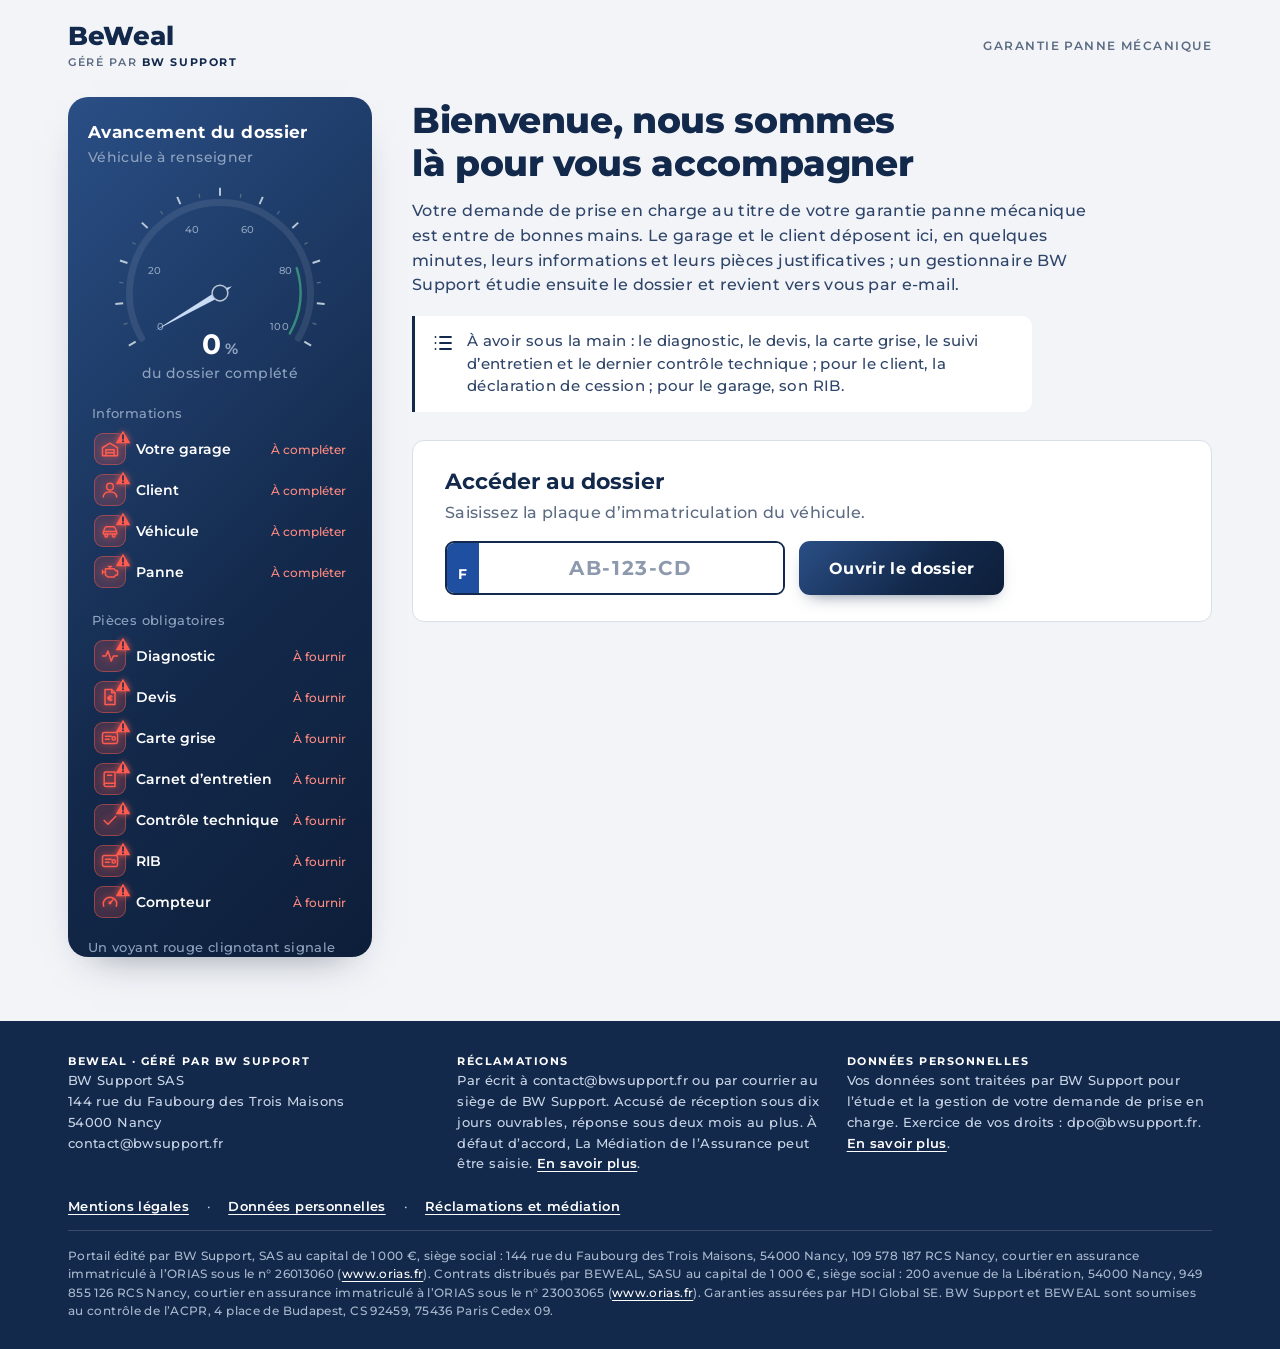
==== index.html @ 56af572a "Update introduction text in index.html" ====
<!DOCTYPE html>
<html lang="fr">
<head>
<meta charset="utf-8">
<meta name="viewport" content="width=device-width, initial-scale=1">
<meta name="description" content="BeWeal, géré par BW Support : ouverture de prise en charge au titre d’une garantie panne mécanique.">
<meta name="robots" content="noindex">
<title>BeWeal – Ouverture de prise en charge</title>
<link rel="preconnect" href="https://fonts.googleapis.com">
<link rel="preconnect" href="https://fonts.gstatic.com" crossorigin>
<link href="https://fonts.googleapis.com/css2?family=Montserrat:wght@500;600;700;800&display=swap" rel="stylesheet">
<style>
/* Mise en page : tableau de bord du véhicule à gauche (jauge + voyants), dossier en étapes à droite ; bandeau compact en haut sur mobile */
:root{
  --paper:#F2F4F8; --surface:#FFFFFF; --surface-2:#F5F7FA; --field:#FFFFFF;
  --ink:#13294B; --ink-2:#2E4468; --muted:#5C6B82; --heading:#13294B; --placeholder:#8D99AC;
  --line:#D8DFE9; --line-strong:#B5C1D2;
  --solid:#13294B; --solid-hover:#1E3B66; --on-solid:#FFFFFF;
  --cluster:#13294B; --cluster-2:#1E3B66; --cluster-ink:#DDE6F2; --cluster-muted:#8FA3BF;
  --marine:#13294B;
  --amber:#9CC0EE; --amber-ink:#2A5694;
  --grad-marine:linear-gradient(135deg,#2A4F86 0%,#13294B 60%,#0D1E39 100%);
  --grad-clair:linear-gradient(90deg,#3F6DAE 0%,#9CC0EE 100%);
  --green:#2E9E6A; --green-soft:#E2F3E9; --green-ink:#1D6B46;
  --warn-soft:#E3EAF5; --warn-ink:#13294B;
  --error:#B5381F; --error-soft:#FBEBE7; --error-field:#FFFCFB;
  --focus:#2A5694; --focus-ring:rgba(42,86,148,.22);
  --drop:#F7F9FB; --drop-hover:#EEF4FB;
  --note-bg:#E3EAF5; --note-line:#B5C1D2; --note-ink:#13294B;
  --plate:#1F4FA0;
  --font-display:"Montserrat",system-ui,-apple-system,"Segoe UI",Arial,sans-serif;
  --font-body:"Montserrat",system-ui,-apple-system,"Segoe UI",Arial,sans-serif;
  --cl-text:#FFFFFF; --cl-dim:#4A5F72; --cl-ok:#6FD3A0; --cl-warn:#FF8A80; --cl-alert:#FF5B4F; --cl-alert-bg:rgba(255,91,79,.2); --cl-full:#4CC38A; --cl-focus:#8CB8E8; --cl-tick:#5B7083; --cl-tick-major:#B9C8D6; --plate-ink:#FFFFFF;
  --r-panel:12px; --r-field:8px;
  --ac-bg:#FFF1C2; --ac-ink:#5C4300; --ac-line:#C99A00;
}
@media (prefers-color-scheme:dark){
  :root:not([data-theme="light"]){
    --paper:#0B1626; --surface:#122138; --surface-2:#172A45; --field:#0E1B2E;
    --ink:#E4EBF1; --ink-2:#C3CFDA; --muted:#93A3B2; --heading:#F1F5F8; --placeholder:#6E7F8F;
    --line:#22344F; --line-strong:#344B6B;
    --solid:#DCE6EF; --solid-hover:#F2F6F9; --on-solid:#13202B;
    --cluster:#13294B; --cluster-2:#1E3B66;
    --amber-ink:#9CC0EE;
    --green:#3FBF83; --green-soft:#16332A; --green-ink:#7DDCAB;
    --warn-soft:#1C3254; --warn-ink:#B9D3F4;
    --error:#F08A72; --error-soft:#3A1F19; --error-field:#1E1613;
    --focus:#7AB0EA; --focus-ring:rgba(122,176,234,.3);
    --drop:#131E28; --drop-hover:#18293A;
    --note-bg:#1C3254; --note-line:#344B6B; --note-ink:#DDE6F2;
    --ac-bg:#4A3A08; --ac-ink:#FFE7A3; --ac-line:#C99A00;
    color-scheme:dark;
  }
}
:root[data-theme="dark"]{
  --paper:#0B1626; --surface:#122138; --surface-2:#172A45; --field:#0E1B2E;
  --ink:#E4EBF1; --ink-2:#C3CFDA; --muted:#93A3B2; --heading:#F1F5F8; --placeholder:#6E7F8F;
  --line:#22344F; --line-strong:#344B6B;
  --solid:#DCE6EF; --solid-hover:#F2F6F9; --on-solid:#13202B;
  --cluster:#13294B; --cluster-2:#1E3B66;
  --amber-ink:#9CC0EE;
  --green:#3FBF83; --green-soft:#16332A; --green-ink:#7DDCAB;
  --warn-soft:#1C3254; --warn-ink:#B9D3F4;
  --error:#F08A72; --error-soft:#3A1F19; --error-field:#1E1613;
  --focus:#7AB0EA; --focus-ring:rgba(122,176,234,.3);
  --drop:#131E28; --drop-hover:#18293A;
  --note-bg:#1C3254; --note-line:#344B6B; --note-ink:#DDE6F2;
  --ac-bg:#4A3A08; --ac-ink:#FFE7A3; --ac-line:#C99A00;
  color-scheme:dark;
}
*{box-sizing:border-box}
[hidden]{display:none!important}
html{-webkit-text-size-adjust:100%;scroll-behavior:smooth}
@media (prefers-reduced-motion:reduce){html{scroll-behavior:auto}*,*::before,*::after{transition:none!important;animation:none!important}}
body{margin:0;background:var(--paper);color:var(--ink);font-family:var(--font-body);font-weight:500;font-size:16px;line-height:1.55;letter-spacing:.023em}
h1,h2,h3,h4{font-family:var(--font-display);font-weight:700;line-height:1.2;letter-spacing:0;margin:0;text-wrap:balance}
p{margin:0}
.ic{width:24px;height:24px;fill:none;stroke:currentColor;stroke-width:1.8;stroke-linecap:round;stroke-linejoin:round;flex:none}
.sr{position:absolute!important;width:1px;height:1px;padding:0;margin:-1px;overflow:hidden;clip:rect(0 0 0 0);white-space:nowrap;border:0}
[id]{scroll-margin-top:24px}

/* Bandeau aperçu */
.demo-strip{background:var(--note-bg);border-bottom:1px solid var(--note-line);color:var(--note-ink);font-size:14px;text-align:center;padding-block:8px;padding-left:max(16px,env(safe-area-inset-left,0px));padding-right:max(16px,env(safe-area-inset-right,0px))}

/* En-tête */
.topbar{max-width:1200px;margin:0 auto;padding-block:22px 0;padding-left:max(28px,env(safe-area-inset-left,0px));padding-right:max(28px,env(safe-area-inset-right,0px));display:flex;justify-content:space-between;align-items:center;gap:16px}
.brand-bloc{display:flex;flex-direction:column;gap:3px}
.brand{font-family:var(--font-display);font-weight:800;font-size:26px;line-height:1.1;color:var(--heading);letter-spacing:-.01em}
.brand-gere{white-space:nowrap;font-size:11px;font-weight:600;text-transform:uppercase;letter-spacing:.14em;color:var(--muted)}
.brand-gere b{font-weight:700;color:var(--heading)}
.topbar-note{color:var(--muted);font-size:12px;font-weight:600;text-transform:uppercase;letter-spacing:.12em;text-align:right}

/* Mise en page */
.layout{max-width:1200px;margin:0 auto;padding-block:26px 56px;padding-left:max(28px,env(safe-area-inset-left,0px));padding-right:max(28px,env(safe-area-inset-right,0px));display:grid;grid-template-columns:304px minmax(0,1fr);gap:40px;align-items:start}
main{min-width:0}

/* Tableau de bord */
.cluster{position:sticky;top:calc(20px + env(safe-area-inset-top,0px));background:var(--grad-marine);color:var(--cluster-ink);border-radius:20px;padding:22px 20px 20px;max-height:calc(100vh - 40px - env(safe-area-inset-top,0px));overflow:auto;box-shadow:0 18px 40px -24px rgba(25,39,52,.55)}
.cluster-title{font-family:var(--font-display);font-weight:700;font-size:17px;color:var(--cl-text)}
.cluster-ref{font-size:14px;color:var(--cluster-muted);margin-top:2px;min-height:21px}
.cluster-ref b{font-family:var(--font-display);font-weight:700;font-size:14px;color:var(--cl-text);letter-spacing:.06em}
.gauge{display:block;width:100%;max-width:236px;margin:8px auto 0;overflow:visible}
.g-track{fill:none;stroke:rgba(255,255,255,.09);stroke-width:7;stroke-linecap:round}
.g-value{fill:none;stroke:url(#gGrad);stroke-width:7;stroke-linecap:round;transition:stroke-dashoffset .55s ease,stroke .3s,opacity .2s}
.g-value.full{stroke:var(--cl-full)}
.g-zone{fill:none;stroke:rgba(76,195,138,.6);stroke-width:2.5;stroke-linecap:round}
.g-tick{stroke:var(--cl-tick);stroke-width:1.2}
.g-tick.major{stroke:var(--cl-tick-major);stroke-width:2}
.g-label{fill:var(--cluster-muted);font-family:var(--font-display);font-size:10px;text-anchor:middle;dominant-baseline:middle}
.g-needle{transform-box:view-box;transform-origin:120px 118px;transition:transform .6s cubic-bezier(.34,1.35,.55,1)}
.g-needle polygon{fill:#C9DCF6}
.g-pivot{fill:var(--cluster-2);stroke:var(--cl-tick-major);stroke-width:1.5}
.g-readout{fill:var(--cl-text);font-family:var(--font-display);font-weight:700;font-size:28px;text-anchor:middle}
.g-unit{fill:var(--cluster-muted);font-size:15px}
.gauge-caption{text-align:center;font-size:14px;color:var(--cluster-muted);margin-top:-2px}
.light-group{margin-top:18px}
.light-group-title{font-size:13px;color:var(--cluster-muted);margin:0 0 6px 4px}
.lights{list-style:none;margin:0;padding:0;display:grid;grid-template-columns:1fr;gap:1px}
.light{width:100%;display:flex;align-items:center;gap:10px;padding:4px 6px;border:0;background:transparent;color:inherit;font:inherit;text-align:left;border-radius:10px;cursor:pointer}
.light:hover{background:rgba(255,255,255,.05)}
.light:focus-visible{outline:2px solid var(--cl-focus);outline-offset:1px}
.light-icon{position:relative;width:32px;height:32px;border-radius:9px;display:grid;place-items:center;background:rgba(255,255,255,.04);color:var(--cl-dim);transition:color .25s,background .25s}
.light-icon .ic{width:20px;height:20px;transition:filter .25s}
.light.is-on .light-icon{color:var(--cl-alert);background:var(--cl-alert-bg);box-shadow:inset 0 0 0 1px rgba(255,91,79,.45)}
.light.is-on .light-icon .ic{filter:drop-shadow(0 0 4px rgba(255,91,79,.75))}
/* Triangle d’alerte clignotant sur un élément manquant (arrêté si l’appareil demande moins d’animations) */
.light-alerte{position:absolute;right:-5px;top:-5px;width:16px;height:16px;display:none;color:var(--cl-alert);filter:drop-shadow(0 0 3px rgba(255,91,79,.9))}
.light-alerte .ic{width:16px;height:16px;filter:none!important}
.light.is-on .light-alerte{display:block;animation:voyant-alerte 1.1s ease-in-out infinite}
.light.is-on .light-icon{animation:voyant-fond 1.1s ease-in-out infinite}
@keyframes voyant-alerte{0%,100%{opacity:1}50%{opacity:.15}}
@keyframes voyant-fond{0%,100%{background:var(--cl-alert-bg)}50%{background:rgba(255,91,79,.06)}}
.light-text{flex:1;min-width:0;display:flex;align-items:baseline;justify-content:space-between;gap:10px}
.light-name{font-size:13.5px;font-weight:600;color:var(--cl-text);line-height:1.25;white-space:nowrap;overflow:hidden;text-overflow:ellipsis}
.light-state{flex:none;font-size:12px;line-height:1.25;white-space:nowrap;color:var(--cl-ok)}
.light.is-on .light-state{color:var(--cl-warn)}
.cluster-hint{font-size:13px;color:var(--cluster-muted);margin-top:16px;line-height:1.45}
.mini-row{display:block}
.mini-foot{display:none}

/* Introduction */
.intro{margin:2px 0 28px;max-width:44rem}
.intro h1{font-size:36px;font-weight:800;letter-spacing:-.01em;color:var(--heading);margin-bottom:14px}
.intro p{color:var(--ink-2);max-width:62ch}
.intro p + p{margin-top:10px}
.keep{display:flex;gap:12px;align-items:flex-start;margin-top:18px;padding:14px 16px;border-left:3px solid var(--marine);background:var(--surface);border-radius:0 10px 10px 0;font-size:14.5px;color:var(--ink-2);max-width:62ch}
.keep .ic{color:var(--heading);margin-top:1px}

/* Qui remplit */
.who{margin-bottom:22px}
.who h2{font-size:21px;margin-bottom:12px;color:var(--heading)}
.who-cards{display:grid;grid-template-columns:1fr 1fr;gap:14px}
.who-card{position:relative;display:block;cursor:pointer}
.who-card input{position:absolute;opacity:0;width:1px;height:1px}
.who-body{display:grid;grid-template-columns:auto 1fr;grid-template-rows:auto auto;column-gap:14px;align-items:center;height:100%;padding:18px 44px 18px 18px;background:var(--surface);border:1.5px solid var(--line-strong);border-radius:14px;transition:border-color .15s,background .15s,box-shadow .15s}
.who-card:hover .who-body{border-color:var(--ink)}
.who-icon{grid-row:1 / span 2;width:46px;height:46px;border-radius:12px;background:var(--paper);color:var(--heading);display:grid;place-items:center}
.who-name{font-family:var(--font-display);font-weight:700;font-size:17px;line-height:1.15}
.who-desc{font-size:14px;color:var(--muted)}
.who-check{position:absolute;top:14px;right:14px;width:22px;height:22px;border-radius:50%;border:1.5px solid var(--line-strong);display:grid;place-items:center;color:var(--on-solid);background:var(--field)}
.who-check .ic{width:14px;height:14px;stroke-width:3;opacity:0}
.who-card input:checked + .who-body{border-color:var(--solid);box-shadow:inset 0 0 0 1px var(--solid);background:var(--surface-2)}
.who-card input:checked + .who-body .who-icon{background:var(--solid);color:var(--on-solid)}
.who-card input:checked + .who-body .who-check{background:var(--solid);border-color:var(--solid)}
.who-card input:checked + .who-body .who-check .ic{opacity:1}
.who-card input:focus-visible + .who-body{outline:3px solid var(--focus);outline-offset:3px}
.who.invalid .who-body{border-color:var(--error)}

/* Accès au dossier par immatriculation */
.acces,.dossier{margin-bottom:22px;background:var(--surface);border:1px solid var(--line);border-radius:var(--r-panel)}
.acces{padding:28px 32px 26px}
.acces h2{font-size:22px;margin-bottom:6px;color:var(--heading)}
.acces-intro{color:var(--muted);font-size:15.5px;margin-bottom:16px}
.acces-ligne{display:flex;gap:14px;align-items:stretch;flex-wrap:wrap}
.acces-ligne .plate{flex:1 1 260px;max-width:340px}
.acces-demo{font-size:14px;color:var(--muted);margin-top:12px}
.dossier{padding:26px 32px 22px}
.dossier-tete{display:flex;justify-content:space-between;align-items:flex-start;gap:12px;flex-wrap:wrap}
.dossier-titre{font-size:24px;color:var(--heading)}
.dossier-sous{color:var(--muted);font-size:15.5px;margin-top:4px}
.lien-bouton{background:none;border:0;padding:6px 0;font:inherit;font-size:15px;font-weight:600;color:var(--focus);text-decoration:underline;text-underline-offset:3px;cursor:pointer}
.lien-bouton:focus-visible{outline:3px solid var(--focus);outline-offset:2px}
.etat{width:100%;border-collapse:collapse;margin-top:16px;font-size:15.5px}
.etat th{text-align:left;font-weight:600;color:var(--muted);font-size:14px;padding:0 12px 8px 0;border-bottom:1px solid var(--line)}
.etat td{padding:11px 12px 11px 0;border-bottom:1px solid var(--line);vertical-align:top}
.etat tr:last-child td{border-bottom:0}
.etat-piece{font-weight:600}
.badge{display:inline-block;font-size:13px;font-weight:600;padding:3px 10px;border-radius:999px;white-space:nowrap}
.badge.ok{background:var(--green-soft);color:var(--green-ink)}
.badge.attente{background:var(--warn-soft);color:var(--warn-ink)}
.depot + .depot{margin-top:4px}
.depot-qui{font-weight:600}
.depot-date{color:var(--muted)}
.plate input[readonly]{cursor:default}
.success-actions{margin-top:26px}

/* Étapes */
.step{min-width:0;margin:0 0 20px;padding:28px 32px 32px;background:var(--surface);border:1px solid var(--line);border-radius:var(--r-panel)}
.step-legend{float:left;width:100%;padding:0;margin:0 0 6px;display:flex;align-items:center;gap:14px;font-family:var(--font-display);font-weight:700;font-size:22px;line-height:1.2;color:var(--heading)}
.step-legend + *{clear:both}
.step-num{flex:none;width:34px;height:34px;border-radius:50%;background:var(--solid);color:var(--on-solid);display:grid;place-items:center;font-size:15px;font-weight:700}
.step-intro{color:var(--muted);font-size:15.5px;margin:0 0 22px 48px}
.grid{display:grid;grid-template-columns:repeat(2,minmax(0,1fr));gap:20px 22px}
.span-2{grid-column:1 / -1}
.field{min-width:0}
.field > label,.group > legend{display:block;font-weight:600;font-size:15.5px;margin-bottom:7px;padding:0}
.opt{font-weight:400;color:var(--muted);font-size:14px;margin-left:6px}
.field:not(.is-opt) .opt{display:none}
.multi{font-weight:400;color:var(--muted);font-size:14px;margin-left:6px}
.group{border:0;margin:0;padding:0;min-width:0}
.hint{font-size:14px;color:var(--muted);margin-top:6px}
.error{font-size:14px;color:var(--error);margin-top:6px;font-weight:500}
.error:empty{display:none}
input[type=text],input[type=email],input[type=tel],input[type=date],select,textarea{width:100%;font:inherit;font-size:16px;color:var(--ink);background:var(--field);border:1px solid var(--line-strong);border-radius:var(--r-field);padding:11px 14px;min-height:48px;transition:border-color .15s,box-shadow .15s}
input::placeholder,textarea::placeholder{color:var(--placeholder)}
select{appearance:none;-webkit-appearance:none;background-image:url("data:image/svg+xml,%3Csvg xmlns='http://www.w3.org/2000/svg' viewBox='0 0 24 24' fill='none' stroke='%235A6875' stroke-width='2' stroke-linecap='round' stroke-linejoin='round'%3E%3Cpath d='M6 9l6 6 6-6'/%3E%3C/svg%3E");background-repeat:no-repeat;background-position:right 12px center;background-size:20px;padding-right:42px}
textarea{min-height:150px;resize:vertical;line-height:1.5}
input:focus,select:focus,textarea:focus{outline:none;border-color:var(--focus);box-shadow:0 0 0 3px var(--focus-ring)}
.field.invalid input,.field.invalid select,.field.invalid textarea{border-color:var(--error);background:var(--error-field)}
.suffix{position:relative}
.suffix input{padding-right:52px}
.suffix span{position:absolute;right:14px;top:50%;transform:translateY(-50%);color:var(--muted);pointer-events:none}

/* Plaque */
.plate{display:flex;align-items:stretch;max-width:300px;border:2px solid var(--ink);border-radius:9px;overflow:hidden;background:var(--field);transition:box-shadow .15s,border-color .15s}
.plate-band{flex:none;width:32px;background:var(--plate);color:var(--plate-ink);font-family:var(--font-display);font-weight:700;font-size:14px;display:flex;align-items:flex-end;justify-content:center;padding-bottom:7px}
.plate input{border:0;border-radius:0;min-height:50px;font-family:var(--font-display);font-weight:700;font-size:20px;letter-spacing:.08em;text-transform:uppercase;text-align:center;padding:6px 12px}
.plate input:focus{box-shadow:none}
.plate:focus-within{box-shadow:0 0 0 3px var(--focus-ring);border-color:var(--focus)}
.field.invalid .plate{border-color:var(--error)}

/* Pastilles de choix */
.chips{display:flex;flex-wrap:wrap;gap:8px}
.chip{position:relative}
.chip input{position:absolute;opacity:0;width:1px;height:1px}
.chip span{display:inline-flex;align-items:center;min-height:42px;padding:7px 15px;border:1px solid var(--line-strong);border-radius:999px;background:var(--field);font-size:15.5px;cursor:pointer;user-select:none;transition:background .15s,border-color .15s,color .15s}
.chip span:hover{border-color:var(--ink)}
.chip input:checked + span{background:var(--solid);border-color:var(--solid);color:var(--on-solid)}
.chip input:focus-visible + span{outline:3px solid var(--focus);outline-offset:2px}
.field.invalid .chip span{border-color:var(--error)}
.counter{font-size:13.5px;color:var(--muted);text-align:right;margin-top:6px}
.counter.ok{color:var(--green-ink)}

/* Pièces */
.docs-title{font-size:18px;color:var(--heading);margin:6px 0 4px}
.docs-sub{font-size:15px;color:var(--muted);margin-bottom:6px}
.docs-block + .docs-block{margin-top:28px;padding-top:24px;border-top:1px dashed var(--line-strong)}
.doc-row{display:grid;grid-template-columns:minmax(0,1fr) minmax(0,1.1fr);gap:14px 26px;padding:20px 0;border-top:1px solid var(--line)}
.doc-row:first-of-type{border-top:0}
.doc-info{display:flex;gap:14px;align-items:flex-start;min-width:0}
.doc-info > div{min-width:0}
.doc-icon{flex:none;width:44px;height:44px;border-radius:11px;background:var(--paper);color:var(--heading);display:grid;place-items:center}
.doc-title{font-size:16.5px;margin:1px 0 0}
.doc-desc{font-size:15px;color:var(--muted);margin:4px 0 9px}
.pill{display:inline-flex;align-items:center;gap:6px;font-size:13px;font-weight:600;padding:3px 11px;border-radius:999px;background:var(--warn-soft);color:var(--warn-ink)}
.pill .ic{width:14px;height:14px;stroke-width:2.6}
.pill.ok{background:var(--green-soft);color:var(--green-ink)}
.pill.pill-opt{background:var(--paper);color:var(--muted)}
.files:empty{display:none}
.t-touch{display:none}
@media (hover:none) and (pointer:coarse){.t-desk{display:none}.t-touch{display:inline}}
.doc-upload{min-width:0}
.drop{position:relative;display:flex;flex-direction:column;align-items:center;justify-content:center;gap:3px;text-align:center;min-height:104px;padding:16px;border:1.5px dashed var(--line-strong);border-radius:12px;background:var(--drop);cursor:pointer;transition:border-color .15s,background .15s}
.drop:hover,.drop.drag{border-color:var(--focus);background:var(--drop-hover)}
.drop:focus-within{outline:3px solid var(--focus);outline-offset:2px}
.drop input{position:absolute;opacity:0;width:1px;height:1px}
.drop .ic{color:var(--muted);margin-bottom:2px}
.drop-main{font-weight:600;font-size:15.5px}
.drop-main u{color:var(--focus);text-underline-offset:3px}
.drop small{font-size:13px;color:var(--muted)}
.doc-row.invalid .drop{border-color:var(--error);background:var(--error-soft)}
.drop-more{display:none}
.doc-row.has-files .drop{min-height:50px;flex-direction:row;gap:8px;padding:10px 14px}
.doc-row.has-files .drop .ic{width:20px;height:20px;margin:0}
.doc-row.has-files .drop small,.doc-row.has-files .drop-first{display:none}
.doc-row.has-files .drop-more{display:inline}
.files{list-style:none;margin:10px 0 0;padding:0;display:grid;gap:6px}
.files li{display:flex;align-items:center;gap:10px;padding:6px 6px 6px 12px;background:var(--field);border:1px solid var(--line);border-radius:9px;font-size:14.5px}
.files li > .ic{width:18px;height:18px;color:var(--green)}
.fname{flex:1;min-width:0;white-space:nowrap;overflow:hidden;text-overflow:ellipsis}
.fsize{flex:none;font-size:13px;color:var(--muted)}
.fremove{flex:none;width:34px;height:34px;border:0;border-radius:7px;background:transparent;color:var(--muted);display:grid;place-items:center;cursor:pointer}
.fremove:hover{background:var(--error-soft);color:var(--error)}
.fremove:focus-visible{outline:2px solid var(--focus)}
.fremove .ic{width:18px;height:18px}

/* Envoi */
.send{padding:26px 32px 28px;background:var(--surface);border:1px solid var(--line);border-radius:var(--r-panel)}
.field > .cert{color:var(--ink);display:flex;gap:12px;align-items:flex-start;font-size:15.5px;font-weight:400;margin:0;cursor:pointer}
.cert input{flex:none;width:22px;height:22px;margin:1px 0 0;accent-color:var(--solid)}
.send-row{display:flex;align-items:center;gap:18px 22px;flex-wrap:wrap;margin-top:20px}
.btn{display:inline-flex;align-items:center;justify-content:center;gap:10px;min-height:54px;padding:12px 30px;border:0;border-radius:11px;background:var(--grad-marine);color:#FFFFFF;font-family:var(--font-display);font-weight:700;font-size:16px;letter-spacing:.02em;cursor:pointer;transition:filter .15s,box-shadow .15s;box-shadow:0 8px 18px -10px rgba(19,41,75,.7)}
.btn:hover{filter:brightness(1.12)}
.btn:focus-visible{outline:3px solid var(--focus);outline-offset:3px}
.btn[disabled]{opacity:.75;cursor:progress}
.spinner{width:18px;height:18px;border-radius:50%;border:2.5px solid var(--line-strong);border-top-color:var(--on-solid);animation:spin .8s linear infinite}
@keyframes spin{to{transform:rotate(360deg)}}
.send-status{font-size:15px;color:var(--muted);flex:1;min-width:220px}
.send-status.ready{color:var(--green-ink);font-weight:600}
.send-error{margin-top:14px}
.send-note{font-size:13.5px;color:var(--muted);margin-top:18px}

/* Confirmation */
.success{padding:40px 38px;background:var(--surface);border:1px solid var(--line);border-radius:var(--r-panel)}
.success-mark{width:66px;height:66px;border-radius:50%;background:var(--green-soft);color:var(--green);display:grid;place-items:center;margin-bottom:18px}
.success-mark .ic{width:34px;height:34px;stroke-width:2.4}
.success h2{font-size:30px;color:var(--heading);margin-bottom:10px}
.success > p{color:var(--ink-2);max-width:60ch}
.recap{font-variant-numeric:tabular-nums;display:grid;grid-template-columns:max-content 1fr;gap:10px 24px;margin:26px 0 0;padding:20px 0 0;border-top:1px solid var(--line)}
.recap dt{color:var(--muted);font-size:15px}
.recap dd{margin:0;font-weight:500}
.synth{margin-top:28px;padding-top:22px;border-top:1px dashed var(--line-strong)}
.synth-actions{display:flex;gap:10px;flex-wrap:wrap}
.btn-ghost{display:inline-flex;align-items:center;gap:8px;min-height:44px;padding:8px 16px;border:1px solid var(--line-strong);border-radius:10px;background:var(--field);color:var(--ink);font:inherit;font-size:15.5px;font-weight:600;cursor:pointer}
.btn-ghost:hover{border-color:var(--ink)}
.btn-ghost:focus-visible{outline:3px solid var(--focus);outline-offset:2px}
.btn-ghost .ic{width:18px;height:18px}
.synth pre{margin:14px 0 0;padding:18px;background:var(--surface-2);color:var(--ink);border:1px solid var(--line);border-radius:10px;font-family:ui-monospace,"SFMono-Regular",Menlo,Consolas,monospace;font-size:13px;line-height:1.55;white-space:pre-wrap;word-break:break-word;max-height:460px;overflow:auto}

/* Statut, brouillon, exemples, aide à la description */
.dossier-statut{display:flex;flex-wrap:wrap;align-items:center;gap:8px 12px;margin-top:14px;padding:12px 14px;background:var(--surface-2);border:1px solid var(--line);border-radius:10px;font-size:14.5px}
.dossier-statut .lbl{font-weight:600;color:var(--muted)}
.statut{display:inline-block;font-size:13px;font-weight:700;padding:4px 12px;border-radius:999px;background:var(--warn-soft);color:var(--warn-ink)}
.statut.etude{background:var(--grad-marine);color:#FFFFFF}
.statut.fin{background:var(--green-soft);color:var(--green-ink)}
.statut-msg{flex-basis:100%;color:var(--ink-2)}
.reprise{display:flex;flex-wrap:wrap;align-items:center;gap:10px 16px;margin-top:16px;padding:12px 14px;border:1px dashed var(--line-strong);border-radius:10px;font-size:14.5px;color:var(--ink-2)}
.brouillon{display:flex;flex-wrap:wrap;align-items:center;gap:8px 16px;margin:0 0 18px;padding:12px 16px;background:var(--note-bg);border:1px solid var(--note-line);border-radius:10px;color:var(--note-ink);font-size:14.5px}
.brouillon .ic{flex:none}
.brouillon span{flex:1;min-width:200px}
.exemple{margin:0 0 10px}
.exemple summary{display:inline-flex;align-items:center;gap:6px;cursor:pointer;font-size:13.5px;font-weight:600;color:var(--focus);list-style:none;padding:2px 0}
.exemple summary::-webkit-details-marker{display:none}
.exemple summary::before{content:"";width:7px;height:7px;border-right:2px solid currentColor;border-bottom:2px solid currentColor;transform:rotate(-45deg);transition:transform .15s;margin-right:2px}
.exemple[open] summary::before{transform:rotate(45deg)}
.exemple-corps{display:flex;flex-direction:column;gap:10px;margin-top:10px;padding:12px;background:var(--surface-2);border:1px solid var(--line);border-radius:10px;max-width:100%}
.exemple-corps svg{display:block;width:100%;max-width:200px;height:auto}
.exemple-corps ul{margin:0;padding-left:18px;font-size:13.5px;color:var(--ink-2);line-height:1.5}
.ex-papier{fill:var(--surface);stroke:var(--line-strong);stroke-width:1.2}
.ex-ligne{fill:var(--line)}
.ex-zone{fill:none;stroke:var(--focus);stroke-width:1.6;stroke-dasharray:4 3}
.ex-plein{fill:var(--focus);opacity:.16}
.ex-txt{fill:var(--focus);font-family:var(--font-body);font-size:8.5px;font-weight:700}
.ex-coin{fill:none;stroke:var(--green);stroke-width:2.4;stroke-linecap:round}
.aide-panne{list-style:none;margin:10px 0 0;padding:0;display:grid;grid-template-columns:1fr 1fr;gap:6px 14px}
.aide-panne li{display:flex;gap:8px;align-items:flex-start;font-size:13.5px;color:var(--muted);line-height:1.4}
.aide-panne li::before{content:"";flex:none;width:14px;height:14px;margin-top:2px;border-radius:50%;border:1.5px solid var(--line-strong);background:var(--field)}
.aide-panne li.ok{color:var(--ink)}
.aide-panne li.ok::before{background:var(--green);border-color:var(--green);box-shadow:inset 0 0 0 3px var(--field)}
.aide-panne b{font-weight:700;color:var(--heading)}
@media (max-width:760px){.aide-panne{grid-template-columns:1fr}}

/* Pied de page */
.foot{background:var(--marine);color:#C9D5E6;font-size:13px;line-height:1.6;margin-top:8px}
.foot-in{max-width:1200px;margin:0 auto;padding-block:32px 28px;padding-left:max(28px,env(safe-area-inset-left,0px));padding-right:max(28px,env(safe-area-inset-right,0px))}
.foot-cols{display:grid;grid-template-columns:repeat(3,minmax(0,1fr));gap:24px}
.foot-t{font-size:11px;font-weight:700;text-transform:uppercase;letter-spacing:.14em;color:#FFFFFF;margin:0 0 8px}
.foot p{margin:0}
.foot a{color:#FFFFFF;text-underline-offset:3px}
.foot-links{display:flex;flex-wrap:wrap;gap:6px 18px;margin-top:22px;padding:0;list-style:none}
.foot-links a{font-weight:600;color:#FFFFFF}
.foot .lien-legal{color:#FFFFFF;font-weight:600}
.foot-legal{border-top:1px solid rgba(255,255,255,.16);margin-top:24px;padding-top:16px;font-size:11.5px;color:#A9B8CD}
/* Fenêtres d’information légale */
.a-confirmer{background:var(--ac-bg);color:var(--ac-ink);border:1px dashed var(--ac-line);border-radius:4px;padding:0 4px;font-weight:600}
dialog.legal{width:min(760px,calc(100vw - 32px));max-height:calc(100dvh - 32px);padding:0;border:1px solid var(--line);border-radius:14px;background:var(--surface);color:var(--ink);box-shadow:0 24px 60px rgba(9,20,40,.35)}
dialog.legal::backdrop{background:rgba(9,20,40,.55)}
.legal-head{position:sticky;top:0;z-index:1;display:flex;justify-content:space-between;align-items:center;gap:12px;padding:18px 22px;background:var(--surface);border-bottom:1px solid var(--line)}
.legal-head h2{font-size:20px;color:var(--heading)}
.legal-close{flex:none;min-width:44px;min-height:44px;border:1px solid var(--line-strong);border-radius:10px;background:var(--surface-2);color:var(--ink);font:inherit;font-weight:700;cursor:pointer}
.legal-close:focus-visible,.foot a:focus-visible{outline:3px solid var(--focus);outline-offset:2px}
.legal-body{padding:6px 22px 24px;font-size:15px;line-height:1.6}
.legal-body h3{font-size:15.5px;color:var(--heading);margin:20px 0 6px}
.legal-body p,.legal-body ul{margin:0 0 10px}
.legal-body ul{padding-left:20px}
.legal-body a{color:var(--focus)}
.legal-maj{margin-top:18px!important;font-size:13.5px;color:var(--muted)}
@media (max-width:760px){.legal-head{padding:14px 16px}.legal-body{padding:4px 16px 20px}}
@media (max-width:760px){.foot-cols{grid-template-columns:1fr;gap:18px}.foot-in{padding-left:max(16px,env(safe-area-inset-left,0px));padding-right:max(16px,env(safe-area-inset-right,0px))}}

/* Tablette et mobile */
@media (max-width:980px){
  .layout{display:block;padding-block:18px 44px;padding-left:max(16px,env(safe-area-inset-left,0px));padding-right:max(16px,env(safe-area-inset-right,0px))}
  .topbar{padding-block:16px 0;padding-left:max(16px,env(safe-area-inset-left,0px));padding-right:max(16px,env(safe-area-inset-right,0px))}
  .foot{padding-left:max(16px,env(safe-area-inset-left,0px));padding-right:max(16px,env(safe-area-inset-right,0px))}
  body::before{content:"";position:fixed;inset:0 0 auto;height:env(safe-area-inset-top,0px);z-index:40;background:var(--paper)}
  .topbar-note{display:none}
  .brand{font-size:24px}
  .cluster{top:env(safe-area-inset-top,0px);z-index:30;margin:0 0 22px;margin-left:calc(-1 * max(16px,env(safe-area-inset-left,0px)));margin-right:calc(-1 * max(16px,env(safe-area-inset-right,0px)));border-radius:0;padding-block:10px 12px;padding-left:max(16px,env(safe-area-inset-left,0px));padding-right:max(16px,env(safe-area-inset-right,0px));max-height:none;overflow:visible;box-shadow:0 8px 20px -14px rgba(25,39,52,.7)}
  .cluster-head,.gauge-block,.cluster-hint,.light-group-title{display:none}
  .mini-row{display:block}
  .light-groups{display:flex;justify-content:space-between;gap:10px}
  .light-group{margin:0;min-width:0;flex:var(--nb,4) 1 0}
  .lights{display:grid;grid-auto-flow:column;grid-auto-columns:minmax(0,1fr);gap:3px;padding-top:5px}
  .lights li{min-width:0;display:flex;justify-content:center}
  .light{width:100%;max-width:34px;padding:1px;border-radius:8px;justify-content:center}
  .light-icon{width:100%;max-width:30px;height:30px;border-radius:8px}
  .light-alerte{right:-4px;top:-5px;width:13px;height:13px}
  .light-alerte .ic{width:13px;height:13px}
  .light-icon .ic{width:18px;height:18px}
  .light-text{position:absolute;width:1px;height:1px;overflow:hidden;clip:rect(0 0 0 0);white-space:nowrap}
  .mini-foot{display:flex;align-items:center;gap:12px;margin-top:8px}
  .mini-pct{flex:none;font-family:var(--font-display);font-weight:700;font-size:16px;line-height:1;color:var(--cl-text);white-space:nowrap}
  .mini-bar{flex:1;height:4px;background:rgba(255,255,255,.1);border-radius:2px;overflow:hidden}
  .mini-bar i{display:block;height:100%;width:0;background:var(--grad-clair);border-radius:2px;transition:width .45s ease,background .3s}
  .mini-bar i.full{background:var(--cl-full)}
  [id]{scroll-margin-top:calc(88px + env(safe-area-inset-top,0px))}
  .intro h1{font-size:27px}
}
@media (max-width:640px){
  .acces,.dossier{padding:22px 18px 22px}
  .etat{font-size:14.5px}
  body{font-size:15.5px}
  .who-cards,.grid{grid-template-columns:1fr}
  .step{padding:22px 18px 24px}
  .step-legend{font-size:19px;gap:12px}
  .step-num{width:30px;height:30px;font-size:14px}
  .step-intro{margin-left:0}
  .doc-row{grid-template-columns:1fr}
  .send{padding:22px 18px 24px}
  .btn{width:100%}
  .success{padding:30px 20px}
  .recap{grid-template-columns:1fr;gap:2px}
  .recap dd{margin-bottom:10px}
  .plate{max-width:none}
}
@media (max-width:370px){
  .lights{gap:2px}
  .light-icon{height:27px}
  .light-icon .ic{width:16px;height:16px}
  .light-groups{gap:6px}
}
</style>
</head>
<body>


<svg width="0" height="0" style="position:absolute" aria-hidden="true" focusable="false">
  <symbol id="i-user" viewBox="0 0 24 24"><circle cx="12" cy="8" r="4"/><path d="M4 20.5c0-4.1 3.6-6.5 8-6.5s8 2.4 8 6.5"/></symbol>
  <symbol id="i-garage" viewBox="0 0 24 24"><path d="M3 10.5 12 5l9 5.5V20H3z"/><path d="M7 20v-7h10v7M7 16.5h10"/></symbol>
  <symbol id="i-car" viewBox="0 0 24 24"><path d="M4 15.5V13l1.8-4.6A2 2 0 0 1 7.7 7h8.6a2 2 0 0 1 1.9 1.4L20 13v2.5z"/><path d="M4.5 12.5h15"/><circle cx="7.5" cy="17.7" r="1.7"/><circle cx="16.5" cy="17.7" r="1.7"/></symbol>
  <symbol id="i-engine" viewBox="0 0 24 24"><path d="M10 5.5h4M12 5.5V8"/><path d="M6.5 8H17l2 2.5h2v5h-2L17 18H9.5l-3-2.5z"/><path d="M6.5 12H3M3 10v4"/></symbol>
  <symbol id="i-pulse" viewBox="0 0 24 24"><path d="M3 12h4l2.5-6 4 12 2.5-6H21"/></symbol>
  <symbol id="i-quote" viewBox="0 0 24 24"><path d="M6 3h8l4 4v14H6z"/><path d="M14 3v4h4"/><path d="M14.4 11.4a2.6 2.6 0 1 0 0 3.9"/><path d="M9.4 12.7h3.7M9.4 14.3h3.7"/></symbol>
  <symbol id="i-card" viewBox="0 0 24 24"><rect x="3" y="5.5" width="18" height="13" rx="2"/><path d="M6.5 10h7M6.5 13.5h4.5"/><circle cx="16.5" cy="12.5" r="2"/></symbol>
  <symbol id="i-book" viewBox="0 0 24 24"><path d="M5 5.5a2 2 0 0 1 2-2h11V17H7a2 2 0 0 0-2 2z"/><path d="M5 19a2 2 0 0 0 2 2h11v-4"/><path d="M9 7.5h5"/></symbol>
  <symbol id="i-file" viewBox="0 0 24 24"><path d="M6 3h8l4 4v14H6z"/><path d="M14 3v4h4M9 12h6M9 15.5h6"/></symbol>
  <symbol id="i-camera" viewBox="0 0 24 24"><path d="M4 8h3l1.5-2h7L17 8h3v11H4z"/><circle cx="12" cy="13" r="3.5"/></symbol>
  <symbol id="i-gauge" viewBox="0 0 24 24"><path d="M4.5 17a8 8 0 1 1 15 0"/><path d="M12 13l3.5-3.5"/><circle cx="12" cy="13" r="1"/></symbol>
  <symbol id="i-upload" viewBox="0 0 24 24"><path d="M12 15V4M7.5 8.5 12 4l4.5 4.5"/><path d="M4 15v4.5h16V15"/></symbol>
  <symbol id="i-alerte" viewBox="0 0 24 24"><path d="M12 2.5 23 21.5H1z" fill="currentColor" stroke="none"/><path d="M12 9v6" stroke="#13294B" stroke-width="2.4" stroke-linecap="round" fill="none"/><circle cx="12" cy="18.3" r="1.4" fill="#13294B" stroke="none"/></symbol>
  <symbol id="i-check" viewBox="0 0 24 24"><path d="M5 12.5l4.5 4.5L19 7.5"/></symbol>
  <symbol id="i-x" viewBox="0 0 24 24"><path d="M6.5 6.5l11 11M17.5 6.5l-11 11"/></symbol>
  <symbol id="i-list" viewBox="0 0 24 24"><path d="M9 6h11M9 12h11M9 18h11"/><path d="M4.5 6h.01M4.5 12h.01M4.5 18h.01"/></symbol>
  <symbol id="i-copy" viewBox="0 0 24 24"><rect x="8" y="8" width="12" height="12" rx="2"/><path d="M16 8V5a1 1 0 0 0-1-1H5a1 1 0 0 0-1 1v10a1 1 0 0 0 1 1h3"/></symbol>
  <symbol id="i-download" viewBox="0 0 24 24"><path d="M12 4v11M7.5 10.5 12 15l4.5-4.5"/><path d="M4 15v4.5h16V15"/></symbol>
</svg>

<div class="demo-strip" id="demoStrip" hidden>Version de présentation : le formulaire n’est pas encore relié au service de gestion, aucun document n’est transmis.</div>

<header class="topbar">
  <div class="brand-bloc"><span class="brand">BeWeal</span><span class="brand-gere">Géré par <b>BW Support</b></span></div>
  <span class="topbar-note">Garantie panne mécanique</span>
</header>

<div class="layout">

  <aside class="cluster" id="cluster" aria-label="Avancement du dossier">
    <div class="cluster-head">
      <p class="cluster-title">Avancement du dossier</p>
      <p class="cluster-ref" id="refDisplay">Véhicule à renseigner</p>
    </div>
    <div class="gauge-block">
      <svg class="gauge" viewBox="0 0 240 192" aria-hidden="true">
        <defs><linearGradient id="gGrad" gradientUnits="userSpaceOnUse" x1="28" y1="0" x2="212" y2="0"><stop offset="0" stop-color="#3F6DAE"/><stop offset="1" stop-color="#B9D3F4"/></linearGradient></defs>
        <g id="gTicks"></g>
        <path class="g-track" id="gTrack"/>
        <path class="g-zone" id="gZone"/>
        <path class="g-value" id="gValue"/>
        <g class="g-needle" id="gNeedle" style="transform:rotate(150deg)">
          <polygon points="106,118 120,114.6 196,118 120,121.4"/>
        </g>
        <circle class="g-pivot" cx="120" cy="118" r="8"/>
        <text class="g-readout" x="120" y="180"><tspan id="gNum">0</tspan><tspan class="g-unit" dx="4">%</tspan></text>
      </svg>
      <p class="gauge-caption">du dossier complété</p>
    </div>
    <div class="mini-row">
      <div class="light-groups">
        <div class="light-group">
          <p class="light-group-title">Informations</p>
          <ul class="lights" id="lightsInfo"></ul>
        </div>
        <div class="light-group">
          <p class="light-group-title">Pièces obligatoires</p>
          <ul class="lights" id="lightsDocs"></ul>
        </div>
      </div>
    </div>
    <div class="mini-foot" aria-hidden="true">
      <div class="mini-bar"><i id="miniBar"></i></div>
      <span class="mini-pct" id="miniPct">0 %</span>
    </div>
    <p class="cluster-hint">Un voyant rouge clignotant signale un élément manquant. Il s’éteint dès que l’élément est fourni. Cliquez sur un voyant pour y accéder.</p>
  </aside>

  <main id="main">
    <section class="intro" id="intro">
      <h1>Bienvenue, nous sommes là pour vous accompagner</h1>
      <p>Votre demande de prise en charge au titre de votre garantie panne mécanique est entre de bonnes mains. Le garage et le client déposent ici, en quelques minutes, leurs informations et leurs pièces justificatives ; un gestionnaire BW Support étudie ensuite le dossier et revient vers vous par e-mail.</p>
      <div class="keep">
        <svg class="ic"><use href="#i-list"/></svg>
        <span>À avoir sous la main : le diagnostic, le devis, la carte grise, le suivi d’entretien et le dernier contrôle technique ; pour le client, la déclaration de cession ; pour le garage, son RIB.</span>
      </div>
    </section>

    <section class="acces" id="acces" aria-labelledby="accesTitre">
      <h2 id="accesTitre">Accéder au dossier</h2>
      <p class="acces-intro">Saisissez la plaque d’immatriculation du véhicule.</p>
      <form id="accesForm" class="acces-ligne" novalidate>
        <div class="plate"><span class="plate-band" aria-hidden="true">F</span><input type="text" id="accesImmat" placeholder="AB-123-CD" maxlength="12" autocomplete="off" autocapitalize="characters" spellcheck="false" aria-label="Immatriculation du véhicule" aria-describedby="err-acces"></div>
        <button type="submit" class="btn" id="accesBtn">Ouvrir le dossier</button>
      </form>
      <p class="error" id="err-acces" aria-live="polite"></p>
      <p class="acces-demo" id="accesDemo" hidden>Démonstration : saisissez AB-123-CD pour voir un dossier déjà ouvert par le client.</p>
      <div class="reprise" id="reprise" hidden>
        <span id="repriseTexte"></span>
        <button type="button" class="btn-ghost" id="repriseBtn">Reprendre ma saisie</button>
      </div>
    </section>

    <section class="dossier" id="dossier" hidden aria-labelledby="dossierTitre">
      <div class="dossier-tete">
        <div>
          <h2 class="dossier-titre" id="dossierTitre">Dossier</h2>
          <p class="dossier-sous" id="dossierSous"></p>
        </div>
        <button type="button" class="lien-bouton" id="changerVehicule">Changer de véhicule</button>
      </div>
      <div class="dossier-statut" id="dossierStatut" hidden>
        <span class="lbl">Statut du dossier</span><span class="statut" id="statutBadge"></span>
        <span class="statut-msg" id="statutMsg" hidden></span>
      </div>
      <table class="etat" id="etatPieces">
        <thead><tr><th scope="col">Pièce</th><th scope="col">État</th><th scope="col">Déposée par</th></tr></thead>
        <tbody></tbody>
      </table>
    </section>

    <form id="claimForm" novalidate>

      <section class="who" id="who" hidden aria-labelledby="whoTitle">
        <h2 id="whoTitle">Quelle partie remplissez-vous ?</h2>
        <div class="who-cards" role="radiogroup" aria-labelledby="whoTitle" aria-describedby="err-qui">
          <label class="who-card">
            <input type="radio" name="qui" value="garage">
            <span class="who-body">
              <span class="who-icon"><svg class="ic"><use href="#i-garage"/></svg></span>
              <span class="who-name">Partie professionnelle</span>
              <span class="who-desc">Garage ou réparateur : diagnostic, devis, travaux.</span>
              <span class="who-check"><svg class="ic"><use href="#i-check"/></svg></span>
            </span>
          </label>
          <label class="who-card">
            <input type="radio" name="qui" value="client">
            <span class="who-body">
              <span class="who-icon"><svg class="ic"><use href="#i-user"/></svg></span>
              <span class="who-name">Partie client</span>
              <span class="who-desc">Titulaire de la garantie : panne, carte grise, entretien, contrôle technique, cession.</span>
              <span class="who-check"><svg class="ic"><use href="#i-check"/></svg></span>
            </span>
          </label>
        </div>
        <p class="error" id="err-qui" aria-live="polite"></p>
      </section>

      <div id="formBody" hidden>
      <div class="brouillon" id="brouillon" hidden role="status">
        <svg class="ic"><use href="#i-check"/></svg>
        <span id="brouillonTexte"></span>
        <button type="button" class="btn-ghost" id="brouillonEffacer">Effacer et recommencer</button>
      </div>

        <!-- Garage -->
        <fieldset class="step" id="step-garage">
          <legend class="step-legend"><span class="step-num">1</span><span data-garage="Votre garage" data-client="Le garage">Votre garage</span></legend>
          <p class="step-intro" data-garage="Pour vous joindre au sujet de ce dossier." data-client="Le garage où se trouve actuellement le véhicule.">Pour vous joindre au sujet de ce dossier.</p>
          <div class="grid">
            <div class="field" data-field="garage_nom">
              <label for="garage_nom">Nom du garage<span class="opt">facultatif</span></label>
              <input type="text" id="garage_nom" name="garage_nom" autocomplete="organization" aria-describedby="err-garage_nom">
              <p class="error" id="err-garage_nom"></p>
            </div>
            <div class="field" data-field="garage_ville">
              <label for="garage_ville">Ville ou code postal<span class="opt">facultatif</span></label>
              <input type="text" id="garage_ville" name="garage_ville" aria-describedby="err-garage_ville">
              <p class="error" id="err-garage_ville"></p>
            </div>
            <div class="field" data-field="siret">
              <label for="siret">SIRET du garage<span class="opt">facultatif</span></label>
              <input type="text" id="siret" name="siret" inputmode="numeric" maxlength="17" placeholder="123 456 789 00012" autocomplete="off" aria-describedby="hint-siret err-siret">
              <p class="hint" id="hint-siret">14 chiffres, sur l’extrait Kbis ou les factures du garage.</p>
              <p class="error" id="err-siret"></p>
            </div>
            <div class="field" data-field="naf">
              <label for="naf">Code NAF (APE)<span class="opt">facultatif</span></label>
              <input type="text" id="naf" name="naf" maxlength="6" placeholder="45.20A" autocomplete="off" autocapitalize="characters" spellcheck="false" aria-describedby="hint-naf err-naf">
              <p class="hint" id="hint-naf">Par exemple 45.20A pour l’entretien et la réparation automobile.</p>
              <p class="error" id="err-naf"></p>
            </div>
            <div class="field" data-field="garage_contact">
              <label for="garage_contact"><span data-garage="Votre nom" data-client="Interlocuteur au garage">Votre nom</span><span class="opt">facultatif</span></label>
              <input type="text" id="garage_contact" name="garage_contact" aria-describedby="err-garage_contact">
              <p class="error" id="err-garage_contact"></p>
            </div>
            <div class="field" data-field="garage_tel">
              <label for="garage_tel">Téléphone du garage<span class="opt">facultatif</span></label>
              <input type="tel" id="garage_tel" name="garage_tel" inputmode="tel" placeholder="03 00 00 00 00" aria-describedby="err-garage_tel">
              <p class="error" id="err-garage_tel"></p>
            </div>
            <div class="field" data-field="garage_email">
              <label for="garage_email">Email du garage<span class="opt">facultatif</span></label>
              <input type="email" id="garage_email" name="garage_email" inputmode="email" placeholder="atelier@garage.fr" aria-describedby="err-garage_email">
              <p class="error" id="err-garage_email"></p>
            </div>
            <div class="field" data-field="date_depot">
              <label for="date_depot">Entrée du véhicule à l’atelier<span class="opt">facultatif</span></label>
              <input type="date" id="date_depot" name="date_depot" aria-describedby="err-date_depot">
              <p class="error" id="err-date_depot"></p>
            </div>
            <div class="field" data-field="montant_devis">
              <label for="montant_devis">Montant du devis TTC<span class="opt">facultatif</span></label>
              <div class="suffix"><input type="text" id="montant_devis" name="montant_devis" inputmode="decimal" class="js-eur" aria-describedby="err-montant_devis"><span>€</span></div>
              <p class="error" id="err-montant_devis"></p>
            </div>
            <fieldset class="field group span-2" data-field="travaux" aria-describedby="err-travaux">
              <legend>Des travaux ont-ils déjà été réalisés sur la panne ?<span class="opt">facultatif</span></legend>
              <div class="chips">
                <label class="chip"><input type="radio" name="travaux" value="Non, rien n’a été démonté"><span>Non, rien n’a été démonté</span></label>
                <label class="chip"><input type="radio" name="travaux" value="Démontage pour diagnostic uniquement"><span>Démontage pour diagnostic uniquement</span></label>
                <label class="chip"><input type="radio" name="travaux" value="Oui, la réparation a commencé"><span>Oui, la réparation a commencé</span></label>
                <label class="chip"><input type="radio" name="travaux" value="Je ne sais pas"><span>Je ne sais pas</span></label>
              </div>
              <p class="error" id="err-travaux"></p>
            </fieldset>
            <div class="span-2 rib-bloc" id="ribBloc" hidden><div id="docsGarage"></div></div>
          </div>
        </fieldset>

        <!-- Client -->
        <fieldset class="step" id="step-client">
          <legend class="step-legend"><span class="step-num">2</span><span data-garage="Le client" data-client="Vos coordonnées">Le client</span></legend>
          <p class="step-intro" data-garage="Le titulaire de la garantie, propriétaire du véhicule." data-client="Pour vous joindre au sujet de votre dossier.">Le titulaire de la garantie, propriétaire du véhicule.</p>
          <div class="grid">
            <div class="field" data-field="nom">
              <label for="nom">Nom<span class="opt">facultatif</span></label>
              <input type="text" id="nom" name="nom" autocomplete="family-name" aria-describedby="err-nom">
              <p class="error" id="err-nom"></p>
            </div>
            <div class="field" data-field="prenom">
              <label for="prenom">Prénom<span class="opt">facultatif</span></label>
              <input type="text" id="prenom" name="prenom" autocomplete="given-name" aria-describedby="err-prenom">
              <p class="error" id="err-prenom"></p>
            </div>
            <div class="field" data-field="email">
              <label for="email">Email<span class="opt">facultatif</span></label>
              <input type="email" id="email" name="email" inputmode="email" autocomplete="email" placeholder="nom@exemple.fr" aria-describedby="err-email">
              <p class="error" id="err-email"></p>
            </div>
            <div class="field" data-field="telephone">
              <label for="telephone">Téléphone<span class="opt">facultatif</span></label>
              <input type="tel" id="telephone" name="telephone" inputmode="tel" autocomplete="tel" placeholder="06 00 00 00 00" aria-describedby="err-telephone">
              <p class="error" id="err-telephone"></p>
            </div>
          </div>
        </fieldset>

        <!-- Véhicule -->
        <fieldset class="step" id="step-vehicule">
          <legend class="step-legend"><span class="step-num">3</span>Le véhicule</legend>
          <p class="step-intro">La plaque est celle du dossier ouvert. Pour un autre véhicule, utilisez « Changer de véhicule » en haut de page.</p>
          <div class="grid">
            <div class="field span-2" data-field="immat">
              <label for="immat">Immatriculation<span class="opt">facultatif</span></label>
              <div class="plate"><span class="plate-band" aria-hidden="true">F</span><input type="text" id="immat" name="immat" placeholder="AB-123-CD" maxlength="12" autocomplete="off" autocapitalize="characters" spellcheck="false" aria-describedby="err-immat"></div>
              <p class="error" id="err-immat"></p>
            </div>
            <div class="field" data-field="marque">
              <label for="marque">Marque<span class="opt">facultatif</span></label>
              <input type="text" id="marque" name="marque" placeholder="Peugeot" aria-describedby="err-marque">
              <p class="error" id="err-marque"></p>
            </div>
            <div class="field" data-field="modele">
              <label for="modele">Modèle<span class="opt">facultatif</span></label>
              <input type="text" id="modele" name="modele" placeholder="308" aria-describedby="err-modele">
              <p class="error" id="err-modele"></p>
            </div>
          </div>
        </fieldset>

        <!-- Panne -->
        <fieldset class="step" id="step-panne">
          <legend class="step-legend"><span class="step-num">4</span>La panne</legend>
          <p class="step-intro">Quand, comment et dans quelles conditions elle est apparue.</p>
          <div class="grid">
            <div class="field" data-field="date_panne">
              <label for="date_panne">Date de la panne<span class="opt">facultatif</span></label>
              <input type="date" id="date_panne" name="date_panne" aria-describedby="err-date_panne">
              <p class="error" id="err-date_panne"></p>
            </div>
            <div class="field" data-field="km">
              <label for="km">Kilométrage au moment de la panne<span class="opt">facultatif</span></label>
              <div class="suffix"><input type="text" id="km" name="km" inputmode="numeric" class="js-km" aria-describedby="err-km"><span>km</span></div>
              <p class="error" id="err-km"></p>
            </div>
            <fieldset class="field group span-2 is-opt" data-field="conditions" aria-describedby="err-conditions">
              <legend>Dans quelles conditions est-elle apparue ?<span class="opt">facultatif</span><span class="multi">plusieurs choix possibles</span></legend>
              <div class="chips">
                <label class="chip"><input type="checkbox" name="conditions" value="Au démarrage"><span>Au démarrage</span></label>
                <label class="chip"><input type="checkbox" name="conditions" value="Moteur froid"><span>Moteur froid</span></label>
                <label class="chip"><input type="checkbox" name="conditions" value="Moteur chaud"><span>Moteur chaud</span></label>
                <label class="chip"><input type="checkbox" name="conditions" value="En ville"><span>En ville</span></label>
                <label class="chip"><input type="checkbox" name="conditions" value="Sur route ou autoroute"><span>Sur route ou autoroute</span></label>
                <label class="chip"><input type="checkbox" name="conditions" value="En accélérant"><span>En accélérant</span></label>
                <label class="chip"><input type="checkbox" name="conditions" value="En freinant"><span>En freinant</span></label>
                <label class="chip"><input type="checkbox" name="conditions" value="À l’arrêt"><span>À l’arrêt</span></label>
                <label class="chip"><input type="checkbox" name="conditions" value="Je ne sais pas"><span>Je ne sais pas</span></label>
              </div>
              <p class="error" id="err-conditions"></p>
            </fieldset>
            <fieldset class="field group span-2 is-opt" data-field="symptomes" aria-describedby="err-symptomes">
              <legend>Qu’a-t-on constaté ?<span class="opt">facultatif</span><span class="multi">plusieurs choix possibles</span></legend>
              <div class="chips">
                <label class="chip"><input type="checkbox" name="symptomes" value="Bruit anormal"><span>Bruit anormal</span></label>
                <label class="chip"><input type="checkbox" name="symptomes" value="Fumée"><span>Fumée</span></label>
                <label class="chip"><input type="checkbox" name="symptomes" value="Fuite"><span>Fuite</span></label>
                <label class="chip"><input type="checkbox" name="symptomes" value="Perte de puissance"><span>Perte de puissance</span></label>
                <label class="chip"><input type="checkbox" name="symptomes" value="À-coups ou vibrations"><span>À-coups ou vibrations</span></label>
                <label class="chip"><input type="checkbox" name="symptomes" value="Calage du moteur"><span>Calage du moteur</span></label>
                <label class="chip"><input type="checkbox" name="symptomes" value="Surchauffe"><span>Surchauffe</span></label>
                <label class="chip"><input type="checkbox" name="symptomes" value="Aucun de ces signes"><span>Aucun de ces signes</span></label>
              </div>
              <p class="error" id="err-symptomes"></p>
            </fieldset>
            <fieldset class="field group span-2 is-opt" data-field="voyants" aria-describedby="err-voyants">
              <legend>Voyants allumés au tableau de bord<span class="opt">facultatif</span><span class="multi">plusieurs choix possibles</span></legend>
              <div class="chips">
                <label class="chip"><input type="checkbox" name="voyants" value="Moteur"><span>Moteur</span></label>
                <label class="chip"><input type="checkbox" name="voyants" value="Huile"><span>Huile</span></label>
                <label class="chip"><input type="checkbox" name="voyants" value="Température"><span>Température</span></label>
                <label class="chip"><input type="checkbox" name="voyants" value="Batterie"><span>Batterie</span></label>
                <label class="chip"><input type="checkbox" name="voyants" value="Freins"><span>Freins</span></label>
                <label class="chip"><input type="checkbox" name="voyants" value="Boîte de vitesses"><span>Boîte de vitesses</span></label>
                <label class="chip"><input type="checkbox" name="voyants" value="Autre voyant"><span>Autre</span></label>
                <label class="chip"><input type="checkbox" name="voyants" value="Aucun voyant"><span>Aucun</span></label>
              </div>
              <p class="error" id="err-voyants"></p>
            </fieldset>
            <fieldset class="field group span-2" data-field="roulage_apres" aria-describedby="err-roulage_apres">
              <legend>Le véhicule a-t-il roulé après les premiers symptômes ?<span class="opt">facultatif</span></legend>
              <div class="chips">
                <label class="chip"><input type="radio" name="roulage_apres" value="Non, arrêt immédiat"><span>Non, arrêt immédiat</span></label>
                <label class="chip"><input type="radio" name="roulage_apres" value="Oui, quelques kilomètres"><span>Oui, quelques kilomètres</span></label>
                <label class="chip"><input type="radio" name="roulage_apres" value="Oui, plusieurs jours ou plus"><span>Oui, plusieurs jours ou plus</span></label>
                <label class="chip"><input type="radio" name="roulage_apres" value="Je ne sais pas"><span>Je ne sais pas</span></label>
              </div>
              <p class="error" id="err-roulage_apres"></p>
            </fieldset>
            <fieldset class="field group" data-field="vehicule_roulant" aria-describedby="err-vehicule_roulant">
              <legend>Le véhicule roule-t-il encore ?<span class="opt">facultatif</span></legend>
              <div class="chips">
                <label class="chip"><input type="radio" name="vehicule_roulant" value="Oui"><span>Oui</span></label>
                <label class="chip"><input type="radio" name="vehicule_roulant" value="Non, il est immobilisé"><span>Non, il est immobilisé</span></label>
              </div>
              <p class="error" id="err-vehicule_roulant"></p>
            </fieldset>
            <fieldset class="field group" data-field="remorque" aria-describedby="err-remorque">
              <legend>A-t-il été remorqué jusqu’au garage ?<span class="opt">facultatif</span></legend>
              <div class="chips">
                <label class="chip"><input type="radio" name="remorque" value="Oui"><span>Oui</span></label>
                <label class="chip"><input type="radio" name="remorque" value="Non"><span>Non</span></label>
              </div>
              <p class="error" id="err-remorque"></p>
            </fieldset>
            <div class="field span-2" data-field="description">
              <label for="description">Décrivez la panne en quelques lignes<span class="opt">facultatif</span></label>
              <textarea id="description" name="description" maxlength="1500" aria-describedby="hint-description err-description counter-description" placeholder="Exemple : le 3 novembre, en roulant sur autoroute à 110 km/h, le voyant moteur s’est allumé et la voiture a perdu de la puissance. Arrêt sur une aire, puis remorquage jusqu’au garage."></textarea>
              <p class="hint" id="hint-description">Quand et comment elle est survenue, ce qui a été constaté, ce qui a été fait ensuite.</p>
              <ul class="aide-panne" id="aidePanne" aria-label="Points à décrire">
                <li data-aide="quand"><span><b>Quand</b> : date, au démarrage, moteur froid ou chaud</span></li>
                <li data-aide="ou"><span><b>Circonstances</b> : en ville, sur autoroute, vitesse</span></li>
                <li data-aide="quoi"><span><b>Symptômes</b> : voyant, bruit, fumée, perte de puissance</span></li>
                <li data-aide="ensuite"><span><b>Ensuite</b> : arrêt, remorquage, a continué à rouler</span></li>
              </ul>
              <p class="error" id="err-description"></p>
              <p class="counter" id="counter-description">0 caractère, 20 minimum</p>
            </div>
          </div>
        </fieldset>

        <!-- Pièces -->
        <fieldset class="step" id="step-pieces">
          <legend class="step-legend"><span class="step-num">5</span>Les pièces justificatives</legend>
          <p class="step-intro">Une photo nette et lisible prise au téléphone suffit. Formats acceptés : PDF, JPG, PNG ou HEIC. Les photos sont allégées automatiquement ; un PDF ne doit pas dépasser 10 Mo.</p>
          <div class="docs-block">
            <h3 class="docs-title">Documents obligatoires</h3>
            <p class="docs-sub">Envoyez ceux que vous avez. Les autres peuvent être ajoutés plus tard par le garage ou par le client, avec ce même lien et la même immatriculation.</p>
            <div id="docsRequired"></div>
          </div>
          <div class="docs-block">
            <h3 class="docs-title">Documents complémentaires</h3>
            <p class="docs-sub">Facultatifs. Chacun complète l’étude du dossier.</p>
            <div id="docsOptional"></div>
          </div>
        </fieldset>

        <!-- Envoi -->
        <div class="send" id="send">
          <div class="field" data-field="certification">
            <label class="cert"><input type="checkbox" id="certification" name="certification" value="oui" aria-describedby="err-certification"><span>Je certifie que les informations fournies sont exactes et que les documents joints sont authentiques.</span></label>
            <p class="error" id="err-certification"></p>
          </div>
          <div class="send-row">
            <button type="submit" class="btn" id="submitBtn">Envoyer le dossier</button>
            <p class="send-status" id="sendStatus" aria-live="polite"></p>
          </div>
          <p class="error send-error" id="sendError" role="alert"></p>
          <p class="send-note">Les informations et pièces transmises sont traitées par BW Support, gestionnaire des contrats BEWEAL, pour l’étude et la gestion de votre demande de prise en charge et la lutte contre la fraude. Elles sont destinées à BW Support, à BEWEAL et à l’assureur. Vous disposez notamment de droits d’accès, de rectification, d’opposition et d’effacement : dpo@bwsupport.fr. En savoir plus : <a href="#donnees-personnelles" data-legal="donnees-personnelles">Données personnelles</a>.</p>
        </div>

      </div>
    </form>

    <section class="success" id="success" hidden tabindex="-1" aria-labelledby="successTitle">
      <div class="success-mark"><svg class="ic"><use href="#i-check"/></svg></div>
      <h2 id="successTitle">Dossier envoyé</h2>
      <p id="successText">Merci. Le dossier a bien été transmis à BW Support.</p>
      <dl class="recap" id="recap"></dl>
      <div class="success-actions"><button type="button" class="btn" id="retourDossier">Revenir au dossier</button></div>
      <div class="synth" id="synthBlock" hidden>
        <div class="synth-actions">
          <button type="button" class="btn-ghost" id="synthToggle" aria-expanded="false"><svg class="ic"><use href="#i-file"/></svg>Voir la fiche reçue par le gestionnaire</button>
          <button type="button" class="btn-ghost" id="synthCopy" hidden><svg class="ic"><use href="#i-copy"/></svg>Copier la fiche</button>
        </div>
        <pre id="synthText" hidden></pre>
      </div>
    </section>
  </main>
</div>

<footer class="foot">
  <div class="foot-in">
    <div class="foot-cols">
      <div>
        <p class="foot-t">BeWeal · géré par BW Support</p>
        <p>BW Support SAS<br>144 rue du Faubourg des Trois Maisons<br>54000 Nancy<br>contact@bwsupport.fr</p>
      </div>
      <div>
        <p class="foot-t">Réclamations</p>
        <p>Par écrit à contact@bwsupport.fr ou par courrier au siège de BW Support. Accusé de réception sous dix jours ouvrables, réponse sous deux mois au plus. À défaut d’accord, La Médiation de l’Assurance peut être saisie. <a class="lien-legal" href="#reclamations-mediation" data-legal="reclamations-mediation">En savoir plus</a>.</p>
      </div>
      <div>
        <p class="foot-t">Données personnelles</p>
        <p>Vos données sont traitées par BW Support pour l’étude et la gestion de votre demande de prise en charge. Exercice de vos droits : dpo@bwsupport.fr. <a class="lien-legal" href="#donnees-personnelles" data-legal="donnees-personnelles">En savoir plus</a>.</p>
      </div>
    </div>
    <ul class="foot-links" aria-label="Informations légales">
      <li><a href="#mentions-legales" data-legal="mentions-legales">Mentions légales</a></li>
      <li aria-hidden="true">·</li>
      <li><a href="#donnees-personnelles" data-legal="donnees-personnelles">Données personnelles</a></li>
      <li aria-hidden="true">·</li>
      <li><a href="#reclamations-mediation" data-legal="reclamations-mediation">Réclamations et médiation</a></li>
    </ul>
    <p class="foot-legal">Portail édité par BW Support, SAS au capital de 1 000 €, siège social : 144 rue du Faubourg des Trois Maisons, 54000 Nancy, 109 578 187 RCS Nancy, courtier en assurance immatriculé à l’ORIAS sous le n° 26013060 (<a href="https://www.orias.fr" target="_blank" rel="noopener">www.orias.fr</a>). Contrats distribués par BEWEAL, SASU au capital de 1 000 €, siège social : 200 avenue de la Libération, 54000 Nancy, 949 855 126 RCS Nancy, courtier en assurance immatriculé à l’ORIAS sous le n° 23003065 (<a href="https://www.orias.fr" target="_blank" rel="noopener">www.orias.fr</a>). Garanties assurées par HDI Global SE. BW Support et BEWEAL sont soumises au contrôle de l’ACPR, 4 place de Budapest, CS 92459, 75436 Paris Cedex 09.</p>
  </div>
</footer>

<!-- Livrable 2 : Mentions légales -->
<dialog class="legal" id="mentions-legales" aria-labelledby="titre-mentions">
  <div class="legal-head"><h2 id="titre-mentions">Mentions légales</h2><button type="button" class="legal-close" data-fermer>Fermer</button></div>
  <div class="legal-body">
    <h3>1. Éditeur du portail</h3>
    <p>BW Support — société par actions simplifiée (SAS) au capital de 1 000 € — Siège social : 144 rue du Faubourg des Trois Maisons, 54000 Nancy — 109 578 187 RCS Nancy — SIRET 109 578 187 00014 — TVA FR21 109 578 187 — Tél. 01 89 71 39 36 — contact@bwsupport.fr — Courtier en assurance, ORIAS n° 26013060.</p>
    <p>Directeur de la publication : Valentin MULLER, Directeur Général de BW Support.</p>
    <h3>2. Hébergement</h3>
    <p>Page du portail : GitHub, Inc. (service GitHub Pages), 88 Colin P. Kelly Jr. Street, San Francisco, CA 94107, États-Unis — <a href="https://support.github.com" target="_blank" rel="noopener">support.github.com</a>.</p>
    <p>Réception et stockage des informations et des pièces déposées : services Google Workspace de BW Support, fournis par Google Cloud France, 8 rue de Londres, 75009 Paris — <a href="https://support.google.com" target="_blank" rel="noopener">support.google.com</a>.</p>
    <h3>3. Qualité des intervenants</h3>
    <p><strong>BEWEAL</strong> — société par actions simplifiée à associé unique (SASU) au capital de 1 000 € — Siège social : 200 avenue de la Libération, 54000 Nancy — 949 855 126 RCS Nancy — Courtier en assurance, ORIAS n° 23003065. BEWEAL distribue les contrats, sous la marque BeWeal.</p>
    <p><strong>BW Support</strong> — société par actions simplifiée (SAS) au capital de 1 000 € — Siège social : 144 rue du Faubourg des Trois Maisons, 54000 Nancy — 109 578 187 RCS Nancy — SIRET 109 578 187 00014 — TVA FR21 109 578 187 — Courtier en assurance, ORIAS n° 26013060. BW Support assure la gestion des contrats et l’instruction des demandes de prise en charge ; elle édite ce portail. Aucune entreprise d’assurance ne détient de participation, directe ou indirecte, dans le capital de BW Support, et BW Support n’en détient aucune dans une entreprise d’assurance.</p>
    <p><strong>HDI Global SE</strong> (Société européenne), au capital de 125.000.000 Euros, dont le siège social est situé à HDI-Platz – 30659 – Hanovre – Allemagne, pour les CONTRATS souscrits ou exécutés en France par le biais de sa succursale HDI Global SE, sise Tour Trinity 1 bis place de La Défense, CS 20298, 92035 Paris La Défense Cedex, immatriculée sous le numéro RCS : Nanterre 478 913 882, opérant en France sous le régime de la Liberté d’établissement. Autorité de contrôle de l’Etat d’origine : BaFin « Bundesanstalt für Finanzdienstleistungsaufsicht (BaFin) » numéro BaFin : 5096. HDI Global SE est l’entreprise d’assurance qui porte le risque.</p>
    <h3>4. Autorité de contrôle et registre</h3>
    <p>BW Support et BEWEAL sont soumises au contrôle de l’Autorité de contrôle prudentiel et de résolution (ACPR), 4 place de Budapest, CS 92459, 75436 Paris Cedex 09. Leurs immatriculations sont vérifiables sur le registre de l’ORIAS : <a href="https://www.orias.fr" target="_blank" rel="noopener">www.orias.fr</a>.</p>
    <h3>5. Pour en savoir plus</h3>
    <p>Voir aussi <a href="#donnees-personnelles" data-legal="donnees-personnelles">Données personnelles</a> et <a href="#reclamations-mediation" data-legal="reclamations-mediation">Réclamations et médiation</a>.</p>
    <p class="legal-maj">Dernière mise à jour : 16 novembre 2026</p>
  </div>
</dialog>

<!-- Livrable 3 : Données personnelles (article 13 du RGPD) -->
<dialog class="legal" id="donnees-personnelles" aria-labelledby="titre-donnees">
  <div class="legal-head"><h2 id="titre-donnees">Données personnelles</h2><button type="button" class="legal-close" data-fermer>Fermer</button></div>
  <div class="legal-body">
    <h3>a) Qui traite vos données</h3>
    <p>Responsable du traitement : BEWEAL, SASU au capital de 1 000 €, siège social : 200 avenue de la Libération, 54000 Nancy, 949 855 126 RCS Nancy. BW Support, gestionnaire des contrats BEWEAL et éditeur de ce portail, traite les données pour le compte de BEWEAL, en qualité de sous-traitant. Délégué à la protection des données : dpo@bwsupport.fr ou par courrier au siège de BW Support, 144 rue du Faubourg des Trois Maisons, 54000 Nancy.</p>
    <h3>b) Données traitées</h3>
    <p>Identité et coordonnées du titulaire, du garage et de son interlocuteur ; véhicule ; circonstances de la panne ; pièces déposées (diagnostic, devis, certificat d’immatriculation, suivi d’entretien, contrôle technique, photo du compteur, certificat de cession, RIB du garage, photos).</p>
    <h3>c) Finalités et bases juridiques</h3>
    <ul>
      <li>Instruction et gestion de la demande (exécution du contrat d’assurance) ;</li>
      <li>règlement des réparations au garage ;</li>
      <li>lutte contre la fraude à l’assurance (intérêt légitime) ;</li>
      <li>traitement des réclamations et respect des obligations légales et réglementaires (obligation légale).</li>
    </ul>
    <h3>d) Caractère obligatoire</h3>
    <p>Les éléments marqués « Obligatoire » conditionnent l’étude du dossier.</p>
    <h3>e) Destinataires</h3>
    <p>Personnel habilité de BW Support, BEWEAL, HDI Global SE, prestataires techniques (GitHub, pour l’hébergement de la page ; Google, pour la réception et le stockage des informations et des pièces, la messagerie et les polices de caractères), autorités légalement habilitées.</p>
    <h3>f) Transferts hors Union européenne</h3>
    <p>La page du portail est hébergée par GitHub, Inc. et ses polices de caractères sont fournies par Google LLC, sociétés établies aux États-Unis : votre adresse IP de connexion leur est transmise lors de l’affichage de la page. Les informations et pièces déposées sont reçues et stockées dans les services Google Workspace de BW Support ; certaines données peuvent être traitées par Google hors de l’Union européenne. Ces transferts sont encadrés par les garanties prévues par le RGPD : décision d’adéquation de la Commission européenne relative au cadre de protection des données UE–États-Unis (« Data Privacy Framework »), auquel GitHub, Inc. et Google LLC adhèrent, et clauses contractuelles types de la Commission européenne.</p>
    <h3>g) Durées de conservation</h3>
    <p>Les données sont conservées pendant la durée nécessaire à l’étude et à la gestion de la demande de prise en charge, puis archivées pendant la durée des délais de prescription légaux applicables, avant d’être supprimées.</p>
    <h3>h) Vos droits</h3>
    <p>Vous disposez des droits d’accès, de rectification, d’effacement, de limitation, d’opposition et de portabilité, ainsi que du droit de définir des directives relatives au sort de vos données après votre décès. Ils s’exercent auprès de dpo@bwsupport.fr. Vous pouvez introduire une réclamation auprès de la CNIL, 3 place de Fontenoy, TSA 80715, 75334 Paris Cedex 07 — <a href="https://www.cnil.fr" target="_blank" rel="noopener">www.cnil.fr</a>.</p>
    <h3>i) Décision automatisée</h3>
    <p>Aucune décision fondée exclusivement sur un traitement automatisé n’est prise : chaque demande est étudiée par un gestionnaire. Le portail vérifie seulement que les pièces obligatoires sont jointes avant l’envoi.</p>
    <h3>j) Stockage sur votre appareil</h3>
    <p>Pour vous éviter de tout ressaisir, le portail enregistre la saisie en cours dans la mémoire de votre navigateur (« localStorage »), sur votre appareil uniquement : les champs du formulaire, associés à l’immatriculation du véhicule et à la partie remplie (garage ou client), et la date de la saisie. Les fichiers joints, le choix de la partie et la case de certification ne sont pas enregistrés. Cette saisie n’est transmise qu’au moment où vous envoyez le dossier. Elle est effacée après un envoi réussi ou avec le bouton « Effacer et recommencer », et n’est plus proposée au-delà de 30 jours. Le portail ne dépose aucun cookie et n’utilise aucun outil de mesure d’audience.</p>
  </div>
</dialog>

<!-- Livrable 4 : Réclamations et médiation -->
<dialog class="legal" id="reclamations-mediation" aria-labelledby="titre-reclamations">
  <div class="legal-head"><h2 id="titre-reclamations">Réclamations et médiation</h2><button type="button" class="legal-close" data-fermer>Fermer</button></div>
  <div class="legal-body">
    <p>Toute réclamation relative à la gestion d’un dossier peut être adressée à BW Support :</p>
    <ul>
      <li>par courriel à contact@bwsupport.fr, en indiquant « Réclamation » en objet ;</li>
      <li>par courrier à BW Support – Service Réclamations, 144 rue du Faubourg des Trois Maisons, 54000 Nancy.</li>
    </ul>
    <p>Si elle n’a pu être résolue immédiatement, la réclamation doit être formulée par écrit. BW Support en accuse réception dans un délai maximal de dix jours ouvrables à compter de son envoi, sauf réponse apportée dans ce délai, et y répond au plus tard dans les deux mois suivant l’envoi de la première réclamation écrite.</p>
    <p>Passé ce délai de deux mois, que vous ayez ou non reçu une réponse, le titulaire de la garantie agissant en qualité de consommateur peut saisir gratuitement La Médiation de l’Assurance : <a href="https://www.mediation-assurance.org" target="_blank" rel="noopener">www.mediation-assurance.org</a> ou TSA 50110, 75441 Paris Cedex 09.</p>
  </div>
</dialog>

<script>
// Fenêtres d’information légale : ouvertes en un clic depuis le pied de page, ou par un lien direct (#mentions-legales…)
(function () {
  "use strict";
  var IDS = ["mentions-legales", "donnees-personnelles", "reclamations-mediation"];
  var dernierDeclencheur = null;
  function ouvrir(id, declencheur) {
    var d = document.getElementById(id);
    if (!d || typeof d.showModal !== "function") return false;
    IDS.forEach(function (autre) { var x = document.getElementById(autre); if (x && x.open && x !== d) x.close(); });
    if (declencheur) dernierDeclencheur = declencheur;
    if (!d.open) d.showModal();
    d.scrollTop = 0;
    var fermer = d.querySelector("[data-fermer]"); if (fermer) fermer.focus();
    return true;
  }
  document.addEventListener("click", function (e) {
    var lien = e.target.closest && e.target.closest("[data-legal]");
    if (lien && ouvrir(lien.getAttribute("data-legal"), lien)) { e.preventDefault(); return; }
    var btn = e.target.closest && e.target.closest("[data-fermer]");
    if (btn) { var d = btn.closest("dialog"); if (d) d.close(); return; }
    if (e.target.tagName === "DIALOG" && e.target.classList.contains("legal")) {
      var r = e.target.getBoundingClientRect();
      if (e.clientX < r.left || e.clientX > r.right || e.clientY < r.top || e.clientY > r.bottom) e.target.close();
    }
  });
  IDS.forEach(function (id) {
    var d = document.getElementById(id);
    if (d) d.addEventListener("close", function () { if (dernierDeclencheur && document.contains(dernierDeclencheur)) dernierDeclencheur.focus(); });
  });
  function depuisAdresse() { var h = (location.hash || "").slice(1); if (IDS.indexOf(h) !== -1) ouvrir(h, null); }
  window.addEventListener("hashchange", depuisAdresse);
  depuisAdresse();
})();
</script>

<script>
/* ============================================================
   Portail servi par Google Apps Script (voir Code.gs).
   Les pièces sont envoyées une par une dans le dossier Drive
   du dossier, puis un mail part vers la boîte de BW Support.
   Lien direct parcours garage : …/exec?qui=garage
   Lien direct parcours client : …/exec?qui=client
   ============================================================ */
const CONFIG = { maxFileMb: 10, maxImageMb: 25 };
const ROLE_INITIAL = "";
const IMMAT_INITIALE = "";
const API_PORTAIL = "https://script.google.com/macros/s/AKfycbwB6vLsHsnYD8lpD-1Ah_Pm68fJ4kbORwKmU2AWwcRQ4DiTtwO75_0fRTKwVVZ5eXwtRg/exec";

(function () {
  "use strict";
  const $ = (s, r = document) => r.querySelector(s);
  const $$ = (s, r = document) => Array.from(r.querySelectorAll(s));
  const reduceMotion = window.matchMedia("(prefers-reduced-motion: reduce)").matches;
  const ENLIGNE = true;
  // Appel anonyme du script (sans cookies) : fonctionne quel que soit le nombre de comptes Google connectés.
  const serveur = async (fn, ...args) => {
    let r;
    try {
      r = await fetch(API_PORTAIL, { method: "POST", credentials: "omit", redirect: "follow",
        headers: { "Content-Type": "text/plain;charset=utf-8" }, body: JSON.stringify({ fn, args }) });
    } catch (err) { throw new Error("Connexion impossible. Vérifiez votre accès à Internet."); }
    let j = null;
    try { j = await r.json(); } catch (err) { }
    if (!j) throw new Error("Réponse inattendue du service. Réessayez dans un instant.");
    if (!j.ok) throw new Error(j.erreur || "Erreur inconnue.");
    return j.resultat;
  };
  const enBase64 = f => new Promise((ok, ko) => {
    const r = new FileReader();
    r.onload = () => ok(String(r.result).split(",")[1] || "");
    r.onerror = () => ko(new Error(`Lecture impossible du fichier « ${f.name} ».`));
    r.readAsDataURL(f);
  });
  const form = $("#claimForm");

  /* ---------- Données de référence ---------- */
  const PANNE_REQ = ["date_panne", "km", "conditions", "symptomes", "voyants", "roulage_apres", "vehicule_roulant", "remorque", "description"];
  const SECTIONS = [
    { key: "garage", step: "step-garage", icon: "i-garage", only: "garage",
      name: { garage: "Votre garage", client: "Garage" }, miss: { garage: "votre garage", client: "le garage" },
      req: { garage: ["garage_nom", "garage_ville", "siret", "naf", "garage_contact", "garage_tel", "garage_email", "date_depot", "travaux"],
             client: ["garage_nom", "garage_ville", "travaux"] } },
    { key: "client", step: "step-client", icon: "i-user",
      name: { garage: "Client", client: "Coordonnées" }, miss: { garage: "le client", client: "vos coordonnées" },
      req: { garage: ["nom", "prenom", "email"], client: ["nom", "prenom", "email", "telephone"] } },
    { key: "vehicule", step: "step-vehicule", icon: "i-car", name: "Véhicule", miss: "le véhicule",
      req: { garage: ["immat", "marque", "modele"], client: ["immat", "marque", "modele"] } },
    { key: "panne", step: "step-panne", icon: "i-engine", name: "Panne", miss: "la panne",
      req: { garage: PANNE_REQ, client: PANNE_REQ } }
  ];

  const DOCS = [
    { key: "diagnostic", req: true, bloquant: true, icon: "i-pulse", short: "Diagnostic", miss: "le diagnostic",
      title: "Diagnostic du garage", desc: "Le compte rendu du garage qui identifie l’origine de la panne et la pièce en cause.",
      missing: "Ajoutez le diagnostic du garage.",
      exemple: ["Compte rendu daté, avec l’immatriculation ou le numéro de série (VIN)", "Codes défaut relevés à la valise et leur libellé", "Pièce en cause et origine de la panne", "Nom, tampon ou signature du garage"] },
    { key: "devis", req: true, bloquant: true, icon: "i-quote", short: "Devis", miss: "le devis",
      title: "Devis de réparation", desc: "Le devis détaillé des réparations, pièces et main-d’œuvre, établi par le garage.",
      missing: "Ajoutez le devis de réparation.",
      exemple: ["Détail des pièces avec leurs références et prix", "Main-d’œuvre : nombre d’heures et taux horaire", "Montants HT, TVA et TTC", "Immatriculation, kilométrage et coordonnées du garage"] },
    { key: "carte_grise", req: true, bloquant: true, icon: "i-card", short: "Carte grise", miss: "la carte grise",
      title: "Carte grise", desc: "Le certificat d’immatriculation du véhicule, entièrement lisible.",
      missing: "Ajoutez la carte grise du véhicule.",
      exemple: ["Le document entier, les quatre coins visibles", "Net, sans reflet ni doigt sur le texte", "Nom du titulaire et date de première immatriculation lisibles", "Véhicule récemment acheté : le certificat provisoire convient"] },
    { key: "suivi_entretien", req: true, bloquant: true, icon: "i-book", short: "Carnet d’entretien", miss: "le suivi d’entretien",
      title: "Suivi d’entretien", desc: "Le carnet d’entretien tamponné ou les factures des révisions réalisées.",
      missing: "Ajoutez le carnet ou les factures d’entretien.",
      exemple: ["Toutes les révisions depuis l’achat du véhicule", "Pour chaque révision : date et kilométrage lisibles", "Factures détaillées (vidange, filtres…) ou pages tamponnées du carnet", "Plusieurs photos ou un PDF regroupé, au choix"] },
    { key: "controle_technique", reqRoles: ["garage", "client"], bloquant: true, icon: "i-check", short: "Contrôle technique", miss: "le dernier contrôle technique",
      title: "Dernier contrôle technique", desc: "Le procès-verbal du dernier contrôle technique réalisé sur le véhicule.",
      missing: "Ajoutez le procès-verbal du dernier contrôle technique.",
      exemple: ["Le procès-verbal complet, toutes les pages", "Date du contrôle et kilométrage lisibles", "Résultat : favorable, contre-visite ou défavorable", "Véhicule de moins de 4 ans, sans contrôle encore : joignez la carte grise à la place"] },
    { key: "cession", reqRoles: ["client"], only: "client", icon: "i-quote", short: "Cession", miss: "la déclaration de cession",
      title: "Déclaration de cession", desc: "Le certificat de cession (Cerfa n° 15776) remis lors de l’achat du véhicule.",
      missing: "Ajoutez la déclaration de cession du véhicule.",
      exemple: ["Cerfa n° 15776 complet, signé par le vendeur et par l’acheteur", "Date et heure de la vente lisibles", "Kilométrage au jour de la vente", "Vendeur professionnel : son tampon ou sa raison sociale"] },
    { key: "rib", reqRoles: ["garage"], bloquant: true, only: "garage", icon: "i-card", short: "RIB", miss: "le RIB du garage",
      title: "RIB du garage", desc: "Une photo ou un PDF du relevé d’identité bancaire du garage, au nom de l’entreprise. Il n’est jamais réaffiché sur le portail. Il sert exclusivement au règlement des réparations prises en charge.",
      missing: "Ajoutez le RIB du garage (une photo suffit)." },
    { key: "compteur", req: true, bloquant: true, icon: "i-gauge", short: "Compteur", miss: "la photo du compteur",
      title: "Photo du compteur", desc: "Le tableau de bord, contact mis, avec le kilométrage lisible.",
      missing: "Ajoutez une photo du compteur kilométrique.",
      exemple: ["Contact mis, tableau de bord allumé", "Kilométrage entièrement lisible, sans reflet", "Voyants allumés visibles s’il y en a", "Photo prise au téléphone : elle est allégée automatiquement"] },
    { key: "jdd", icon: "i-pulse",
      title: "Historique des défauts (JDD)", desc: "Si nécessaire : le journal des défauts relevé à la valise de diagnostic, avec les codes et leur date d’apparition." },
    { key: "photos", req: false, icon: "i-camera",
      title: "Photos de la panne", desc: "Voyants allumés, pièce endommagée, fuite, compartiment moteur." },
    { key: "autres", req: false, icon: "i-file",
      title: "Autres documents", desc: "Factures de réparations antérieures, rapport d’expertise, tout document utile." }
  ];
  /* Pièce visible et obligatoire selon la partie remplie (garage ou client). */
  const partie = () => role || "garage";
  const visible = d => !d.only || d.only === partie();
  const sections = () => SECTIONS.filter(s => !s.only || s.only === partie());
  DOCS.forEach(d => {
    if (!d.reqRoles) d.reqRoles = d.req ? ["garage", "client"] : [];
    delete d.req;
    Object.defineProperty(d, "req", { get() { return visible(d) && d.reqRoles.includes(partie()); } });
  });

  /* Pièces sans lesquelles l’envoi est refusé (jointes maintenant ou déjà reçues au dossier). */
  const piecesBloquantesManquantes = () => DOCS.filter(d => d.bloquant && visible(d) && !files[d.key].length && !recuesDossier.has(d.key));

  const MSG = {
    qui: "Indiquez qui remplit ce dossier.",
    garage_nom: "Indiquez le nom du garage.", garage_ville: "Indiquez la ville ou le code postal du garage.",
    garage_contact: "Indiquez le nom de l’interlocuteur.", garage_tel: "Indiquez un numéro de téléphone à 10 chiffres.",
    garage_email: "Indiquez une adresse email valide, par exemple atelier@garage.fr.", travaux: "Choisissez une réponse.",
    nom: "Indiquez le nom.", prenom: "Indiquez le prénom.",
    email: "Indiquez une adresse email valide, par exemple nom@exemple.fr.", telephone: "Indiquez un numéro de téléphone à 10 chiffres.",
    siret: "Indiquez un SIRET valide de 14 chiffres.", naf: "Indiquez un code NAF au format 45.20A.",
    immat: "Indiquez l’immatriculation au format AB-123-CD.", marque: "Indiquez la marque.", modele: "Indiquez le modèle.",
    energie: "Choisissez l’énergie du véhicule.", mise_circulation: "Indiquez une date qui n’est pas dans le futur.",
    date_achat: "Indiquez la date d’achat (elle ne peut pas être dans le futur).", km_achat: "Indiquez un kilométrage en chiffres.",
    date_panne: "Indiquez la date de la panne (elle ne peut pas être dans le futur).", km: "Indiquez le kilométrage au moment de la panne.",
    roulage_apres: "Choisissez une réponse.", vehicule_roulant: "Choisissez une réponse.", remorque: "Choisissez une réponse.",
    conditions: "Choisissez au moins une réponse.", symptomes: "Choisissez au moins une réponse.", voyants: "Choisissez au moins une réponse.",
    description: "Décrivez la panne en 20 caractères minimum.",
    date_depot: "Indiquez la date d’entrée du véhicule à l’atelier (elle ne peut pas être dans le futur).", montant_devis: "Indiquez un montant en euros.",
    certification: "Cochez la case pour confirmer l’exactitude des informations."
  };

  /* ---------- Outils ---------- */
  const todayISO = () => { const d = new Date(); d.setMinutes(d.getMinutes() - d.getTimezoneOffset()); return d.toISOString().slice(0, 10); };
  const toInt = v => { const s = String(v || "").replace(/\D/g, ""); return s ? parseInt(s, 10) : null; };
  const toNum = v => { const s = String(v || "").replace(/[\s\u202f\u00a0]/g, "").replace(",", "."); const n = parseFloat(s); return isNaN(n) ? null : n; };
  const fmtN = n => n.toLocaleString("fr-FR");
  const fmtDate = iso => { if (!iso) return ""; const [y, m, d] = iso.split("-"); return `${d}/${m}/${y}`; };
  const fmtKm = v => { const n = toInt(v); return n === null ? "" : `${fmtN(n)} km`; };
  const fmtEur = v => { const n = toNum(v); return n === null ? "" : n.toLocaleString("fr-FR", { style: "currency", currency: "EUR" }); };
  const fmtSize = b => b < 1048576 ? `${Math.max(1, Math.round(b / 1024))} Ko` : `${(b / 1048576).toFixed(1).replace(".", ",")} Mo`;
  const diffDays = (a, b) => Math.round((new Date(b + "T12:00:00") - new Date(a + "T12:00:00")) / 86400000);
  const duration = days => {
    if (days < 61) return `${days} jour${days > 1 ? "s" : ""}`;
    const months = Math.floor(days / 30.44);
    if (months < 24) return `environ ${months} mois`;
    const y = Math.floor(months / 12), m = months % 12;
    return `environ ${y} ans${m ? ` et ${m} mois` : ""}`;
  };
  const joinFr = arr => arr.length <= 1 ? arr.join("") : `${arr.slice(0, -1).join(", ")} et ${arr[arr.length - 1]}`;

  const isDate = v => /^\d{4}-\d{2}-\d{2}$/.test(v) && v <= todayISO() && v >= "1950-01-01";
  const isEmail = v => /^[^\s@]+@[^\s@]+\.[^\s@]{2,}$/.test(v.trim());
  const isTel = v => { const d = v.replace(/\D/g, ""); return d.length >= 10 && d.length <= 15; };
  const isImmat = v => /^[A-Z]{2}-\d{3}-[A-Z]{2}$/.test(v) || /^\d{1,4} ?[A-Z]{1,3} ?(\d{2,3}|2A|2B)$/.test(v);
  const isSiret = v => {
    const d = v.replace(/\s/g, "");
    if (!/^\d{14}$/.test(d)) return false;
    let s = 0;
    for (let i = 0; i < 14; i++) { let n = +d[13 - i]; if (i % 2) { n *= 2; if (n > 9) n -= 9; } s += n; }
    return s % 10 === 0 || d.startsWith("356000000");
  };
  const min2 = v => v.trim().length >= 2;
  const filled = v => v.trim().length > 0;

  const V = {
    garage_nom: min2, garage_ville: min2, garage_contact: min2, garage_tel: isTel, garage_email: isEmail, travaux: filled,
    date_depot: isDate, montant_devis: v => { const n = toNum(v); return n !== null && n > 0; },
    nom: min2, prenom: min2, email: isEmail, telephone: isTel,
    siret: isSiret, naf: v => /^\d{2}\.?\d{2}[A-Z]$/i.test(v.trim()),
    immat: isImmat, marque: min2, modele: filled,
    date_panne: isDate, km: v => (toInt(v) || 0) > 0, roulage_apres: filled, description: v => v.trim().length >= 20,
    vehicule_roulant: filled, remorque: filled, conditions: filled, symptomes: filled, voyants: filled
  };

  const val = name => {
    const el = form.elements[name];
    if (!el) return "";
    if (el instanceof RadioNodeList) { const c = form.querySelector(`input[name="${name}"]:checked`); return c ? c.value : ""; }
    return el.value || "";
  };
  const checked = name => $$(`input[name="${name}"]:checked`, form).map(i => i.value);

  /* ---------- État ---------- */
  let role = null;
  let reqSet = new Set();
  const touched = new Set();
  const files = {};
  DOCS.forEach(d => { files[d.key] = []; });
  let igniting = false;
  let plaqueDossier = "";
  let champsDossier = {};
  const CHAMPS_PARTAGES = ["garage_nom", "garage_ville", "siret", "naf", "garage_contact", "garage_tel", "garage_email", "date_depot", "montant_devis", "travaux",
    "marque", "modele", "date_panne", "km", "conditions", "symptomes", "voyants", "roulage_apres", "vehicule_roulant", "remorque", "description"];
  let recuesDossier = new Set();
  let lastState = {};
  const roleOf = () => role || "garage";
  const pick = x => (typeof x === "string" ? x : x[roleOf()]);

  /* ---------- Jauge ---------- */
  const G = { cx: 120, cy: 118, r: 92, start: 150, sweep: 240 };
  const ARC_LEN = G.r * G.sweep * Math.PI / 180;
  const pt = (r, deg) => { const a = deg * Math.PI / 180; return [G.cx + r * Math.cos(a), G.cy + r * Math.sin(a)]; };
  const arc = (r, d0, d1) => { const [x0, y0] = pt(r, d0), [x1, y1] = pt(r, d1); const large = d1 - d0 > 180 ? 1 : 0;
    return `M${x0.toFixed(2)} ${y0.toFixed(2)} A${r} ${r} 0 ${large} 1 ${x1.toFixed(2)} ${y1.toFixed(2)}`; };
  (function buildGauge() {
    const ns = "http://www.w3.org/2000/svg";
    $("#gTrack").setAttribute("d", arc(G.r, G.start, G.start + G.sweep));
    $("#gValue").setAttribute("d", arc(G.r, G.start, G.start + G.sweep));
    $("#gZone").setAttribute("d", arc(G.r - 10, G.start + G.sweep * 0.8, G.start + G.sweep));
    const v = $("#gValue"); v.style.strokeDasharray = `${ARC_LEN} ${ARC_LEN}`; v.style.strokeDashoffset = ARC_LEN; v.style.opacity = 0;
    const g = $("#gTicks");
    for (let i = 0; i <= 20; i++) {
      const deg = G.start + i * (G.sweep / 20), major = i % 2 === 0;
      const [x1, y1] = pt(G.r + 7, deg), [x2, y2] = pt(G.r + (major ? 15 : 11), deg);
      const l = document.createElementNS(ns, "line");
      l.setAttribute("x1", x1.toFixed(2)); l.setAttribute("y1", y1.toFixed(2)); l.setAttribute("x2", x2.toFixed(2)); l.setAttribute("y2", y2.toFixed(2));
      l.setAttribute("class", major ? "g-tick major" : "g-tick"); g.appendChild(l);
      if (i % 4 === 0) {
        const [tx, ty] = pt(G.r - 22, deg);
        const t = document.createElementNS(ns, "text");
        t.setAttribute("x", tx.toFixed(2)); t.setAttribute("y", ty.toFixed(2)); t.setAttribute("class", "g-label");
        t.textContent = String(i * 5); g.appendChild(t);
      }
    }
  })();
  function setGauge(p, showReadout = true) {
    p = Math.max(0, Math.min(1, p));
    $("#gNeedle").style.transform = `rotate(${G.start + p * G.sweep}deg)`;
    const v = $("#gValue"); v.style.strokeDashoffset = ARC_LEN * (1 - p); v.style.opacity = p > 0.004 ? 1 : 0;
    v.classList.toggle("full", p >= 0.999);
    if (showReadout) {
      const pct = Math.round(p * 100);
      $("#gNum").textContent = pct; $("#miniPct").textContent = `${pct} %`;
      const bar = $("#miniBar"); bar.style.width = `${pct}%`; bar.classList.toggle("full", pct === 100);
    }
  }

  /* ---------- Voyants ---------- */
  function orderedSections() {
    return sections().sort((a, b) => {
      const ea = document.getElementById(a.step), eb = document.getElementById(b.step);
      return ea.compareDocumentPosition(eb) & Node.DOCUMENT_POSITION_FOLLOWING ? -1 : 1;
    });
  }
  function lightHTML(key, name, icon, target) {
    return `<li><button type="button" class="light is-on" data-key="${key}" data-target="${target}">
      <span class="light-icon"><svg class="ic"><use href="#${icon}"/></svg><span class="light-alerte" aria-hidden="true"><svg class="ic"><use href="#i-alerte"/></svg></span></span>
      <span class="light-text"><span class="light-name">${name}</span><span class="light-state"></span></span></button></li>`;
  }
  function buildLights() {
    $("#lightsInfo").innerHTML = orderedSections().map(s => lightHTML(s.key, pick(s.name), s.icon, s.step)).join("");
    $("#lightsDocs").innerHTML = DOCS.filter(d => d.req).map(d => lightHTML(d.key, d.short, d.icon, `row-${d.key}`)).join("");
    ["#lightsInfo", "#lightsDocs"].forEach(id => { const ul = $(id); ul.parentNode.style.setProperty("--nb", ul.children.length || 1); });
    setLights(lastState);
  }
  function setLights(st, forceOn = false) {
    $$(".light").forEach(b => {
      const key = b.dataset.key, ok = !forceOn && !!st[key];
      const isDoc = DOCS.some(d => d.key === key);
      b.classList.toggle("is-on", !ok); b.classList.toggle("is-ok", ok);
      const state = ok ? (isDoc ? "Fourni" : "Complet") : (isDoc ? "À fournir" : "À compléter");
      b.querySelector(".light-state").textContent = state;
      b.setAttribute("aria-label", `${b.querySelector(".light-name").textContent} : ${state}`);
    });
  }
  document.addEventListener("click", e => {
    const b = e.target.closest(".light"); if (!b) return;
    if (!role) { $(plaqueDossier ? "#who" : "#acces").scrollIntoView({ behavior: reduceMotion ? "auto" : "smooth", block: "start" }); return; }
    const t = document.getElementById(b.dataset.target); if (!t) return;
    t.scrollIntoView({ behavior: reduceMotion ? "auto" : "smooth", block: "start" });
    const f = t.querySelector("input:not([type=hidden]),select,textarea"); if (f) setTimeout(() => f.focus({ preventScroll: true }), reduceMotion ? 0 : 450);
  });

  /* ---------- Pièces justificatives ---------- */
  const ACCEPT_EXT = /\.(pdf|jpe?g|png|heic|heif|webp)$/i;
  const SVG_EXEMPLE = {
    diagnostic: `<rect class="ex-papier" x="30" y="4" width="140" height="122" rx="4"/><rect class="ex-ligne" x="42" y="16" width="56" height="7" rx="2"/><rect class="ex-ligne" x="42" y="28" width="90" height="4" rx="2"/>
      <rect class="ex-plein" x="40" y="40" width="120" height="30" rx="3"/><rect class="ex-zone" x="40" y="40" width="120" height="30" rx="3"/><text class="ex-txt" x="48" y="58">Codes défaut</text>
      <rect class="ex-ligne" x="42" y="78" width="110" height="4" rx="2"/><rect class="ex-ligne" x="42" y="86" width="96" height="4" rx="2"/><text class="ex-txt" x="42" y="104">Pièce en cause</text>
      <circle class="ex-zone" cx="146" cy="108" r="12"/>`,
    devis: `<rect class="ex-papier" x="30" y="4" width="140" height="122" rx="4"/><rect class="ex-ligne" x="42" y="14" width="60" height="7" rx="2"/>
      <rect class="ex-plein" x="40" y="28" width="120" height="44" rx="3"/><rect class="ex-zone" x="40" y="28" width="120" height="44" rx="3"/><text class="ex-txt" x="48" y="44">Pièces + références</text><text class="ex-txt" x="48" y="62">Main-d’œuvre</text>
      <rect class="ex-ligne" x="42" y="80" width="110" height="4" rx="2"/><rect class="ex-ligne" x="42" y="88" width="80" height="4" rx="2"/>
      <rect class="ex-plein" x="100" y="98" width="60" height="20" rx="3"/><rect class="ex-zone" x="100" y="98" width="60" height="20" rx="3"/><text class="ex-txt" x="108" y="111">Total TTC</text>`,
    carte_grise: `<rect class="ex-papier" x="18" y="20" width="164" height="94" rx="6"/><rect class="ex-ligne" x="30" y="32" width="70" height="6" rx="2"/>
      <rect class="ex-ligne" x="30" y="46" width="120" height="4" rx="2"/><rect class="ex-ligne" x="30" y="54" width="100" height="4" rx="2"/><rect class="ex-ligne" x="30" y="62" width="112" height="4" rx="2"/>
      <rect class="ex-plein" x="28" y="74" width="144" height="28" rx="3"/><rect class="ex-zone" x="28" y="74" width="144" height="28" rx="3"/><text class="ex-txt" x="36" y="91">Titulaire · 1re immatriculation</text>
      <path class="ex-coin" d="M12 30V14h16M172 14h16v16M188 104v16h-16M28 120H12v-16"/>`,
    suivi_entretien: `<rect class="ex-papier" x="20" y="14" width="110" height="104" rx="4"/><rect class="ex-papier" x="70" y="6" width="110" height="104" rx="4"/>
      <rect class="ex-ligne" x="82" y="18" width="50" height="6" rx="2"/><rect class="ex-plein" x="80" y="32" width="90" height="22" rx="3"/><rect class="ex-zone" x="80" y="32" width="90" height="22" rx="3"/><text class="ex-txt" x="88" y="46">Date · kilométrage</text>
      <rect class="ex-ligne" x="82" y="62" width="86" height="4" rx="2"/><rect class="ex-ligne" x="82" y="70" width="70" height="4" rx="2"/><rect class="ex-ligne" x="82" y="78" width="80" height="4" rx="2"/>
      <text class="ex-txt" x="82" y="98">Vidange, filtres…</text>`
  };
  function exempleHTML(d) {
    if (!d.exemple) return "";
    return `<details class="exemple"><summary>Ce qui est attendu</summary><div class="exemple-corps">
      <svg viewBox="0 0 200 130" role="img" aria-label="Exemple schématique : ${d.title}">${SVG_EXEMPLE[d.key] || ""}</svg>
      <ul>${d.exemple.map(x => `<li>${x}</li>`).join("")}</ul></div></details>`;
  }
  function docRowHTML(d) {
    return `<div class="doc-row" id="row-${d.key}">
      <div class="doc-info">
        <span class="doc-icon"><svg class="ic"><use href="#${d.icon}"/></svg></span>
        <div><h4 class="doc-title">${d.title}</h4><p class="doc-desc">${d.desc}</p>${exempleHTML(d)}
        <span class="pill${d.req ? "" : " pill-opt"}" id="pill-${d.key}">${d.bloquant ? "Obligatoire" : d.req ? "À fournir" : "Facultatif"}</span></div>
      </div>
      <div class="doc-upload">
        <label class="drop" id="drop-${d.key}">
          <input type="file" multiple accept=".pdf,.jpg,.jpeg,.png,.heic,.heif,.webp,application/pdf,image/${"*"}" data-doc="${d.key}" aria-label="${d.title} : ajouter des fichiers" aria-describedby="err-${d.key}">
          <svg class="ic"><use href="#i-upload"/></svg>
          <span class="drop-main drop-first"><span class="t-desk">Choisissez un fichier <u>ou déposez-le ici</u></span><span class="t-touch">Prendre une photo <u>ou choisir un fichier</u></span></span>
          <span class="drop-main drop-more">Ajouter un autre fichier</span>
          <small>PDF, JPG, PNG ou HEIC · photos allégées automatiquement</small>
        </label>
        <ul class="files" id="files-${d.key}"></ul>
        <p class="error" id="err-${d.key}" aria-live="polite"></p>
      </div>
    </div>`;
  }
  $("#docsOptional").innerHTML = DOCS.map(docRowHTML).join("");
  /* Range chaque pièce selon la partie remplie : obligatoire, facultative ou propre au garage. */
  function placerPieces() {
    DOCS.forEach(d => {
      const row = $(`#row-${d.key}`); if (!row) return;
      const vis = visible(d);
      if (!vis && files[d.key].length) files[d.key] = [];
      row.hidden = !vis;
      if (!vis) { row.classList.remove("invalid"); const e = $(`#err-${d.key}`); if (e) e.textContent = ""; }
      (d.only === "garage" ? $("#docsGarage") : d.req ? $("#docsRequired") : $("#docsOptional")).appendChild(row);
      renderFiles(d.key);
    });
  }
  placerPieces();

  function addFiles(key, list) {
    const errs = [];
    Array.from(list).forEach(f => {
      if (!ACCEPT_EXT.test(f.name) && !/^image\//.test(f.type) && f.type !== "application/pdf") { errs.push(`« ${f.name} » n’est pas dans un format accepté (PDF, JPG, PNG ou HEIC).`); return; }
      const estImage = /^image\/(jpeg|png|webp)$/i.test(f.type) || /\.(jpe?g|png|webp)$/i.test(f.name);
      const max = estImage ? CONFIG.maxImageMb : CONFIG.maxFileMb;
      if (f.size > max * 1048576) { errs.push(`« ${f.name} » dépasse ${max} Mo.`); return; }
      if (!files[key].some(x => x.name === f.name && x.size === f.size)) files[key].push(f);
    });
    renderFiles(key);
    const err = $(`#err-${key}`);
    err.textContent = errs.join(" ");
    if (files[key].length) $(`#row-${key}`).classList.remove("invalid");
    update();
  }
  function renderFiles(key) {
    const ul = $(`#files-${key}`); ul.innerHTML = "";
    files[key].forEach((f, i) => {
      const li = document.createElement("li");
      li.innerHTML = `<svg class="ic"><use href="#i-check"/></svg><span class="fname"></span><span class="fsize"></span>
        <button type="button" class="fremove"><svg class="ic"><use href="#i-x"/></svg></button>`;
      li.querySelector(".fname").textContent = f.name;
      li.querySelector(".fname").title = f.name;
      li.querySelector(".fsize").textContent = fmtSize(f.size);
      const btn = li.querySelector(".fremove");
      btn.setAttribute("aria-label", `Retirer ${f.name}`);
      btn.addEventListener("click", () => { files[key].splice(i, 1); renderFiles(key); update(); $(`#drop-${key} input`).focus(); });
      ul.appendChild(li);
    });
    const d = DOCS.find(x => x.key === key), pill = $(`#pill-${key}`), n = files[key].length;
    $(`#row-${key}`).classList.toggle("has-files", n > 0);
    if (n) { pill.className = "pill ok"; pill.innerHTML = `<svg class="ic"><use href="#i-check"/></svg>${n} fichier${n > 1 ? "s" : ""} ajouté${n > 1 ? "s" : ""}`; }
    else if (recuesDossier.has(key)) { pill.className = "pill ok"; pill.innerHTML = `<svg class="ic"><use href="#i-check"/></svg>Déjà au dossier`; }
    else { pill.className = `pill${d.req ? "" : " pill-opt"}`; pill.textContent = d.bloquant ? "Obligatoire" : d.req ? "À fournir" : "Facultatif"; }
  }
  $$(".drop input[type=file]").forEach(inp => {
    inp.addEventListener("change", () => { addFiles(inp.dataset.doc, inp.files); inp.value = ""; });
    const zone = inp.closest(".drop");
    ["dragenter", "dragover"].forEach(ev => zone.addEventListener(ev, e => { e.preventDefault(); zone.classList.add("drag"); }));
    ["dragleave", "drop"].forEach(ev => zone.addEventListener(ev, e => { e.preventDefault(); zone.classList.remove("drag"); }));
    zone.addEventListener("drop", e => { if (e.dataTransfer && e.dataTransfer.files.length) addFiles(inp.dataset.doc, e.dataTransfer.files); });
  });
  ["dragover", "drop"].forEach(ev => window.addEventListener(ev, e => { if (!e.target.closest || !e.target.closest(".drop")) e.preventDefault(); }));

  /* ---------- Rôle (garage ou client) ---------- */
  function setRole(r) {
    role = r;
    const g = $("#step-garage"), c = $("#step-client");
    if (r === "client") g.parentNode.insertBefore(c, g); else c.parentNode.insertBefore(g, c);
    g.hidden = r === "client";   /* partie client : pas d’étape « garage » */
    $$(".step").filter(s => !s.hidden).forEach((s, i) => { const n = s.querySelector(".step-num"); if (n) n.textContent = i + 1; });
    $$("[data-garage][data-client]").forEach(el => { el.textContent = el.dataset[r]; });
    reqSet = new Set(sections().flatMap(s => s.req[r]));
    $$(".field[data-field]").forEach(f => {
      const n = f.dataset.field;
      if (n === "certification") return;
      const optional = !reqSet.has(n);
      f.classList.toggle("is-opt", optional);
      if (optional && !val(n)) clearError(n);
    });
    $("#who").classList.remove("invalid"); $("#err-qui").textContent = "";
    $("#ribBloc").hidden = r !== "garage";
    placerPieces();
    $("#formBody").hidden = !plaqueDossier;
    if (plaqueDossier) reprendreBrouillon();
    buildLights();
    update();
  }
  $$('input[name="qui"]').forEach(r => r.addEventListener("change", () => setRole(r.value)));

  /* ---------- Validation ---------- */
  function clearError(name) {
    const f = form.querySelector(`.field[data-field="${name}"]`); if (!f) return;
    f.classList.remove("invalid");
    const e = $(`#err-${name}`); if (e) e.textContent = "";
    $$(`[name="${name}"]`, f).forEach(i => i.removeAttribute("aria-invalid"));
  }
  function isValid(name) {
    const v = val(name), required = reqSet.has(name);
    if (!v.trim()) return !required;
    return V[name] ? V[name](v) : true;
  }
  function validateField(name, show) {
    const ok = isValid(name);
    if (show) {
      const f = form.querySelector(`.field[data-field="${name}"]`);
      if (f) {
        f.classList.toggle("invalid", !ok);
        const e = $(`#err-${name}`); if (e) e.textContent = ok ? "" : (MSG[name] || "Vérifiez ce champ.");
        $$(`[name="${name}"]`, f).forEach(i => ok ? i.removeAttribute("aria-invalid") : i.setAttribute("aria-invalid", "true"));
      }
    }
    return ok;
  }
  const VALIDATED = Object.keys(V);

  form.addEventListener("input", e => {
    const t = e.target, n = t.name; if (!n) return;
    if (t.classList.contains("js-km")) {
      const d = t.value.replace(/\D/g, "").slice(0, 7);
      t.value = d ? fmtN(parseInt(d, 10)) : "";
    }
    if (t.classList.contains("js-eur")) {
      t.value = t.value.replace(/[^\d,.\s]/g, "").replace(".", ",");
    }
    if (n === "immat") formatImmat(t);
    if (n === "naf") t.value = t.value.toUpperCase().replace(/[^0-9A-Z.]/g, "");
    if (n === "siret") { const d = t.value.replace(/\D/g, "").slice(0, 14); t.value = d.replace(/^(\d{3})(\d{0,3})(\d{0,3})(\d{0,5}).*/, (m, a, b, c, e) => [a, b, c, e].filter(Boolean).join(" ")); }
    if (n === "description") updateCounter();
    if (touched.has(n) || form.querySelector(`.field[data-field="${n}"].invalid`)) validateField(n, true);
    update();
  });
  form.addEventListener("change", e => {
    const t = e.target, n = t.name; if (!n || n === "qui") return;
    if (t.type === "radio" || t.type === "checkbox" || t.tagName === "SELECT" || t.type === "date") { touched.add(n); if (VALIDATED.includes(n)) validateField(n, true); }
    if (n === "certification" && t.checked) clearError("certification");
    update();
  });
  form.addEventListener("focusout", e => {
    const t = e.target, n = t.name; if (!n || t.type === "radio" || t.type === "checkbox" || t.type === "file") return;
    if (!VALIDATED.includes(n)) return;
    if (t.value.trim() || touched.has(n)) { touched.add(n); validateField(n, true); }
  });

  function formaterPlaque(v) {
    let raw = String(v || "").toUpperCase().replace(/[^A-Z0-9\- ]/g, "");
    const compact = raw.replace(/[-\s]/g, "");
    if (/^[A-Z]{1,2}$/.test(compact) || /^[A-Z]{2}\d{1,3}$/.test(compact) || /^[A-Z]{2}\d{3}[A-Z]{0,2}$/.test(compact)) {
      raw = compact.slice(0, 2) + (compact.length > 2 ? "-" + compact.slice(2, 5) : "") + (compact.length > 5 ? "-" + compact.slice(5, 7) : "");
    }
    return raw;
  }
  function formatImmat(t) {
    const raw = formaterPlaque(t.value);
    t.value = raw;
    const ref = $("#refDisplay");
    if (raw && isImmat(raw)) {
      ref.innerHTML = "Véhicule <b></b>";
      ref.querySelector("b").textContent = raw;
    } else {
      ref.textContent = "Véhicule à renseigner";
    }
  }
  const AIDE_PANNE = {
    quand: /(\d{1,2}[\/. -]\d{1,2}|\d{1,2} (janv|fevr|mars|avr|mai|juin|juil|aout|sept|oct|nov|dec)|lundi|mardi|mercredi|jeudi|vendredi|samedi|dimanche|matin|soir|nuit|hier|demarr|a froid|a chaud|moteur froid|moteur chaud)/,
    ou: /(ville|autoroute|route|nationale|departementale|km\/h|vitesse|cote|montee|descente|accelera|ralenti|stationn|parking|bouchon|embouteill|rond-point|demarrage)/,
    quoi: /(voyant|bruit|claqu|cogn|siffl|grince|fumee|puissance|vibr|fuite|odeur|surchauffe|temperature|a-coup|degrade|cale|ne demarre|demarre plus|tremble|patine)/,
    ensuite: /(arret|arrete|remorqu|depann|continue|roule|roulant|garage|stoppe|rentre|ramene|immobilis)/
  };
  function updateAidePanne() {
    const s = val("description").toLowerCase().normalize("NFD").replace(/[\u0300-\u036f]/g, "");
    $$("#aidePanne li").forEach(li => li.classList.toggle("ok", AIDE_PANNE[li.dataset.aide].test(s)));
  }
  function updateCounter() {
    updateAidePanne();
    const n = val("description").trim().length, c = $("#counter-description");
    c.textContent = `${n} caractère${n > 1 ? "s" : ""}${n < 20 ? `, 20 minimum` : ""}`;
    c.classList.toggle("ok", n >= 20);
  }

  /* ---------- Avancement ---------- */
  function computeState() {
    const st = {}; let total = 0;
    sections().forEach(s => {
      const req = s.req[roleOf()];
      const okCount = req.filter(n => val(n).trim() && isValid(n)).length;
      st[s.key] = role ? okCount === req.length : false;
      total += role ? okCount / req.length : 0;
    });
    DOCS.filter(d => d.req).forEach(d => { st[d.key] = files[d.key].length > 0 || recuesDossier.has(d.key); if (st[d.key]) total += 1; });
    const units = sections().length + DOCS.filter(d => d.req).length;
    return { st, p: total / units };
  }
  function update() {
    const { st, p } = computeState();
    lastState = st;
    if (!igniting) { setGauge(p); setLights(st); }
    const manqueInfos = orderedSections().filter(s => !st[s.key]).map(s => pick(s.miss));
    const manquePieces = DOCS.filter(d => d.req && !st[d.key]).map(d => d.miss);
    const status = $("#sendStatus");
    const bloquantes = piecesBloquantesManquantes().map(d => d.miss);
    status.textContent = manqueInfos.length
      ? `Encore à compléter : ${joinFr(manqueInfos)}.`
      : bloquantes.length
        ? `Pour envoyer, ajoutez ${joinFr(bloquantes)}.`
      : manquePieces.length
        ? `Vous pouvez envoyer. Encore manquantes au dossier : ${joinFr(manquePieces)}. Le garage ou le client peut les envoyer avec ce même lien.`
        : "Le dossier est complet, vous pouvez l’envoyer.";
    status.classList.toggle("ready", !manqueInfos.length && !bloquantes.length);
  }

  /* ---------- Fiche de synthèse ---------- */
  function reperes() {
    const R = [];
    const ra = val("roulage_apres"); if (ra.startsWith("Oui")) R.push(`Le véhicule a roulé après les premiers symptômes (${ra.replace("Oui, ", "")}).`);
    const tr = val("travaux");
    if (tr === "Oui, la réparation a commencé") R.push("La réparation a commencé avant le dépôt du dossier.");
    if (tr === "Démontage pour diagnostic uniquement") R.push("Démontage réalisé pour le diagnostic.");
    return R;
  }
  function buildSynthese() {
    const L = [];
    const line = (label, value) => { if (value && String(value).trim()) L.push(`${label} : ${value}`); };
    const now = new Date();
    L.push("DOSSIER DE PRISE EN CHARGE – GARANTIE PANNE MÉCANIQUE");
    L.push(`Immatriculation : ${val("immat") || "non renseignée"}`);
    L.push(`Déposé le ${now.toLocaleDateString("fr-FR")} à ${now.toLocaleTimeString("fr-FR", { hour: "2-digit", minute: "2-digit" })} par ${role === "garage" ? "le garage" : "le client"}`);
    L.push("", "1. CLIENT");
    line("Nom", [val("prenom").trim(), val("nom").trim().toUpperCase()].filter(Boolean).join(" "));
    line("Email", val("email")); line("Téléphone", val("telephone"));
    L.push("", "2. VÉHICULE");
    line("Marque et modèle", [val("marque").trim(), val("modele").trim()].filter(Boolean).join(" "));
    L.push("", "3. PANNE");
    line("Date", fmtDate(val("date_panne"))); line("Kilométrage", fmtKm(val("km")));
    line("Conditions d’apparition", checked("conditions").join(", "));
    line("Constats", checked("symptomes").join(", "));
    line("Voyants allumés", checked("voyants").join(", "));
    line("A roulé après les premiers symptômes", val("roulage_apres"));
    line("Roule encore", val("vehicule_roulant")); line("Remorqué jusqu’au garage", val("remorque"));
    line("Description", val("description").trim());
    L.push("", "4. GARAGE");
    line("Garage", val("garage_nom")); line("Ville", val("garage_ville"));
    line("SIRET", val("siret")); line("Code NAF", val("naf")); line("Interlocuteur", val("garage_contact"));
    line("Téléphone", val("garage_tel")); line("Email", val("garage_email"));
    line("Entrée à l’atelier", fmtDate(val("date_depot"))); line("Montant du devis TTC", fmtEur(val("montant_devis")));
    line("Travaux déjà réalisés", val("travaux"));
    L.push("", "5. PIÈCES JOINTES À CET ENVOI");
    DOCS.filter(visible).forEach(d => L.push(`${d.title} : ${files[d.key].length ? files[d.key].map(f => f.name).join(", ") : "non joint à cet envoi"}`));
    const R = reperes();
    if (R.length) { L.push("", "6. REPÈRES CALCULÉS (à partir des déclarations, à confirmer sur pièces)"); R.forEach(r => L.push(`- ${r}`)); }
    return L.join("\n");
  }

  /* ---------- Envoi ---------- */
  form.addEventListener("submit", async e => {
    e.preventDefault();
    $("#sendError").textContent = "";
    let first = null;
    const mark = el => { if (!first) first = el; };
    if (!role) { $("#who").classList.add("invalid"); $("#err-qui").textContent = MSG.qui; mark($('input[name="qui"]')); }
    else {
      $$(".step .field[data-field]").forEach(f => {
        const n = f.dataset.field; if (!VALIDATED.includes(n)) return;
        touched.add(n);
        if (!validateField(n, true)) mark(form.querySelector(`[name="${n}"]`));
      });
      piecesBloquantesManquantes().forEach(d => {
        $(`#row-${d.key}`).classList.add("invalid");
        $(`#err-${d.key}`).textContent = d.missing || "Ajoutez ce document.";
        mark($(`#drop-${d.key} input`));
      });
      if (!$("#certification").checked) {
        const f = form.querySelector('.field[data-field="certification"]'); f.classList.add("invalid");
        $("#err-certification").textContent = MSG.certification; mark($("#certification"));
      }
    }
    if (first) {
      const box = first.closest(".field, .doc-row, .who") || first;
      box.scrollIntoView({ behavior: reduceMotion ? "auto" : "smooth", block: "center" });
      setTimeout(() => first.focus({ preventScroll: true }), reduceMotion ? 0 : 400);
      return;
    }

    const btn = $("#submitBtn");
    btn.disabled = true; btn.innerHTML = `<span class="spinner" aria-hidden="true"></span>Envoi en cours…`;
    const synthese = buildSynthese();
    let manquantesDossier = null;
    accuseEnvoye = false;
    const status = $("#sendStatus");
    const etape = t => { status.textContent = t; status.classList.remove("ready"); };
    try {
      if (ENLIGNE) {
        etape("Création du dossier…");
        const dossier = await serveur("ouvrirDossier", { immat: val("immat"), role, client: [val("nom").trim().toUpperCase(), val("prenom").trim()].filter(Boolean).join(" ") });
        const liste = DOCS.flatMap(d => files[d.key].map(f => ({ d, f })));
        for (let i = 0; i < liste.length; i++) {
          const { d, f } = liste[i];
          etape(`Envoi des pièces : ${i + 1} sur ${liste.length} (${f.name})`);
          const g = await allegerImage(f);
          const base64 = await enBase64(g);
          await serveur("ajouterPiece", dossier.id, dossier.jeton, { categorie: d.key, nom: g.name, type: g.type || "", base64 });
        }
        etape("Transmission à BW Support…");
        const champs = champsSauves(); Object.keys(champs).forEach(k => { if (!CHAMPS_PARTAGES.includes(k)) delete champs[k]; });
        const bilan = await serveur("finaliserDossier", dossier.id, dossier.jeton, { synthese, resume: resumeDossier(), champs });
        manquantesDossier = bilan && Array.isArray(bilan.manquantes) ? bilan.manquantes : null;
        accuseEnvoye = !!(bilan && bilan.accuse);
      } else {
        await new Promise(r => setTimeout(r, 1300));
      }
      showSuccess(synthese, manquantesDossier);
    } catch (err) {
      const detail = String((err && err.message) || "").replace(/^(Error|Exception|Erreur)\s?:\s?/i, "");
      $("#sendError").textContent = "L’envoi n’a pas abouti" + (detail ? ` : ${detail}` : ".") +
        " Vérifiez votre connexion puis cliquez de nouveau sur Envoyer : les informations et les pièces ajoutées sont conservées.";
      update();
      btn.disabled = false; btn.textContent = "Envoyer le dossier";
    }
  });

  let accuseEnvoye = false;

  /* Photos : redimensionnées (2 200 px au plus) et recompressées en JPEG avant l'envoi,
     pour un envoi plus rapide en 4G. En cas d'échec, le fichier d'origine est envoyé. */
  async function allegerImage(f) {
    const image = /^image\/(jpeg|png|webp|heic|heif)$/i.test(f.type) || /\.(jpe?g|png|webp|heic|heif)$/i.test(f.name);
    if (!image || f.size < 1.5 * 1048576) return f;
    let url = "";
    try {
      url = URL.createObjectURL(f);
      const img = await new Promise((ok, ko) => { const i = new Image(); i.onload = () => ok(i); i.onerror = ko; i.src = url; });
      const k = Math.min(1, 2200 / Math.max(img.naturalWidth, img.naturalHeight));
      const c = document.createElement("canvas");
      c.width = Math.max(1, Math.round(img.naturalWidth * k)); c.height = Math.max(1, Math.round(img.naturalHeight * k));
      const ctx = c.getContext("2d"); ctx.fillStyle = "#FFFFFF"; ctx.fillRect(0, 0, c.width, c.height); ctx.drawImage(img, 0, 0, c.width, c.height);
      const blob = await new Promise(ok => c.toBlob(ok, "image/jpeg", 0.85));
      if (!blob || blob.size >= f.size) return f;
      return new File([blob], f.name.replace(/\.[^.]+$/, "") + ".jpg", { type: "image/jpeg" });
    } catch (err) {
      return f;
    } finally {
      if (url) URL.revokeObjectURL(url);
    }
  }

  function resumeDossier() {
    return {
      role, immat: val("immat"),
      vehicule: [val("marque").trim(), val("modele").trim()].filter(Boolean).join(" "),
      client: [val("prenom").trim(), val("nom").trim().toUpperCase()].filter(Boolean).join(" "),
      clientEmail: val("email").trim(), clientTel: val("telephone").trim(),
      garage: [val("garage_nom").trim(), val("garage_ville").trim()].filter(Boolean).join(", "),
      garageContact: val("garage_contact").trim(), garageEmail: val("garage_email").trim(), garageTel: val("garage_tel").trim(),
      siret: val("siret").trim(), naf: val("naf").trim(),
      datePanne: fmtDate(val("date_panne")), km: fmtKm(val("km")),
      montantDevis: fmtEur(val("montant_devis")), travaux: val("travaux")
    };
  }

  function showSuccess(synthese, manquantesDossier) {
    const contact = role === "garage" ? val("garage_email") : val("email");
    const manquantes = manquantesDossier
      ? manquantesDossier.map(l => l.charAt(0).toLowerCase() + l.slice(1))
      : DOCS.filter(d => d.req && !files[d.key].length).map(d => d.miss);
    effacerBrouillon();
    $("#successText").textContent = `Merci. Le dossier a bien été transmis à BW Support. Le gestionnaire en charge l’étudie et reviendra vers vous à l’adresse ${contact}.` +
      (accuseEnvoye ? ` Un accusé de réception vient de vous être envoyé à cette adresse.` : "") +
      (manquantes.length
        ? ` Pièces encore manquantes au dossier : ${joinFr(manquantes)}. Le garage ou le client peut les ajouter avec ce même lien et l’immatriculation ${val("immat")}.`
        : " Toutes les pièces obligatoires du dossier ont été reçues.");
    const nbFiles = DOCS.reduce((a, d) => a + files[d.key].length, 0);
    const rows = [
      ["Véhicule", [val("marque").trim(), val("modele").trim(), val("immat")].filter(Boolean).join(" ")],
      ["Panne", `${fmtDate(val("date_panne"))} à ${fmtKm(val("km"))}`],
      ["Garage", [val("garage_nom").trim(), val("garage_ville").trim()].filter(Boolean).join(", ")],
      ["Documents transmis", `${nbFiles} fichier${nbFiles > 1 ? "s" : ""}`]
    ];
    const dl = $("#recap"); dl.innerHTML = "";
    rows.forEach(([k, v]) => { const dt = document.createElement("dt"); dt.textContent = k; const dd = document.createElement("dd"); dd.textContent = v; dl.append(dt, dd); });
    if (!ENLIGNE) { $("#synthBlock").hidden = false; $("#synthText").textContent = synthese; }
    $("#intro").hidden = true; form.hidden = true; $("#success").hidden = false;
    const recu = d => manquantesDossier ? !manquantesDossier.includes(d.title) : files[d.key].length > 0;
    const obligatoires = DOCS.filter(d => d.req);
    lastState = Object.fromEntries([...sections().map(s => [s.key, true]), ...obligatoires.map(d => [d.key, recu(d)])]);
    setGauge((sections().length + obligatoires.filter(recu).length) / (sections().length + obligatoires.length));
    setLights(lastState);
    window.scrollTo({ top: 0, behavior: reduceMotion ? "auto" : "smooth" });
    $("#success").focus({ preventScroll: true });
  }
  $("#synthToggle").addEventListener("click", e => {
    const pre = $("#synthText"), open = pre.hidden;
    pre.hidden = !open; $("#synthCopy").hidden = !open;
    e.currentTarget.setAttribute("aria-expanded", String(open));
  });
  $("#synthCopy").addEventListener("click", async e => {
    const b = e.currentTarget, text = $("#synthText").textContent;
    try { await navigator.clipboard.writeText(text); }
    catch { const r = document.createRange(); r.selectNodeContents($("#synthText")); const s = getSelection(); s.removeAllRanges(); s.addRange(r); document.execCommand("copy"); s.removeAllRanges(); }
    b.lastChild.textContent = "Fiche copiée"; setTimeout(() => { b.lastChild.textContent = "Copier la fiche"; }, 2000);
  });

  /* ---------- Accès au dossier par plaque ---------- */
  function dossierDemo(plaque) {
    const pieces = DOCS.map(d => ({ categorie: d.key, libelle: d.title, obligatoire: d.req, depots: [] }));
    if (plaque !== "AB-123-CD") return { immat: plaque, existe: false, pieces, envois: [] };
    const le = "13/11/2026 à 16h40";
    pieces.forEach(p => { if (p.categorie === "carte_grise" || p.categorie === "suivi_entretien") p.depots.push({ par: "client", le }); });
    return { immat: plaque, existe: true, ouvertLe: "13/11/2026", pieces, envois: [{ par: "client", le }], statut: "Pièces manquantes",
      champs: { marque: "Peugeot", modele: "308", date_panne: "2026-11-03", km: "112 750", conditions: ["Moteur chaud", "Sur route ou autoroute"],
        roulage_apres: "Non, arrêt immédiat", garage_nom: "Garage du Centre", garage_ville: "Nancy",
        description: "Le 3 novembre au matin, sur autoroute à 110 km/h, le voyant moteur s’est allumé avec une perte de puissance. Arrêt immédiat sur une aire puis remorquage jusqu’au garage." },
      message: "Le diagnostic et le devis du garage sont attendus pour commencer l’étude." };
  }
  async function chargerDossier(plaque) {
    return ENLIGNE ? serveur("consulterDossier", plaque) : dossierDemo(plaque);
  }
  function afficherDossier(d) {
    $("#dossierTitre").textContent = `Dossier ${d.immat}`;
    const n = (d.envois || []).length;
    $("#dossierSous").textContent = d.existe
      ? `Ouvert le ${d.ouvertLe}, ${n} envoi${n > 1 ? "s" : ""} reçu${n > 1 ? "s" : ""}. Ajoutez vos éléments ci-dessous.`
      : "Aucun dossier pour ce véhicule pour l’instant : il sera ouvert à votre premier envoi.";
    const st = $("#dossierStatut");
    st.hidden = !d.existe || !d.statut;
    if (d.existe && d.statut) {
      const badge = $("#statutBadge"); badge.textContent = d.statut;
      badge.className = "statut" + (/tude/.test(d.statut) ? " etude" : /cision|clos/i.test(d.statut) ? " fin" : "");
      const msg = $("#statutMsg"); msg.textContent = d.message || ""; msg.hidden = !d.message;
    }
    champsDossier = d.champs || {};
    recuesDossier = new Set((d.pieces || []).filter(p => p.depots.length).map(p => p.categorie));
    DOCS.forEach(x => renderFiles(x.key));
    const tb = $("#etatPieces tbody"); tb.innerHTML = "";
    (d.pieces || []).forEach(p => {
      if (!p.obligatoire && !p.depots.length) return;
      const tr = document.createElement("tr");
      const c1 = document.createElement("td"); c1.className = "etat-piece"; c1.textContent = p.libelle;
      const c2 = document.createElement("td"); const b = document.createElement("span");
      b.className = "badge " + (p.depots.length ? "ok" : "attente"); b.textContent = p.depots.length ? "Reçue" : "À fournir"; c2.appendChild(b);
      const c3 = document.createElement("td");
      if (p.depots.length) {
        p.depots.forEach(dp => {
          const ligne = document.createElement("div"); ligne.className = "depot";
          const qui = document.createElement("span"); qui.className = "depot-qui"; qui.textContent = dp.par === "garage" ? "Garage" : "Client";
          const quand = document.createElement("span"); quand.className = "depot-date"; quand.textContent = ` le ${dp.le}`;
          ligne.append(qui, quand); c3.appendChild(ligne);
        });
      } else { c3.className = "depot-date"; c3.textContent = "Pas encore déposée"; }
      tr.append(c1, c2, c3); tb.appendChild(tr);
    });
  }
  const accesInput = $("#accesImmat");
  accesInput.addEventListener("input", () => { accesInput.value = formaterPlaque(accesInput.value); $("#err-acces").textContent = ""; });
  $("#accesForm").addEventListener("submit", async e => {
    e.preventDefault();
    const plaque = formaterPlaque(accesInput.value).trim();
    if (!isImmat(plaque)) { $("#err-acces").textContent = MSG.immat; accesInput.focus(); return; }
    const b = $("#accesBtn");
    b.disabled = true; b.innerHTML = `<span class="spinner" aria-hidden="true"></span>Ouverture…`;
    try {
      const d = await chargerDossier(plaque);
      if (plaqueDossier && plaque !== plaqueDossier) { viderChamps(); brouillonRepris = ""; }
      afficherDossier(d);
      plaqueDossier = plaque;
      const champ = $("#immat"); champ.value = plaque; champ.readOnly = true; formatImmat(champ);
      touched.add("immat"); validateField("immat", true);
      $("#acces").hidden = true; $("#dossier").hidden = false; $("#who").hidden = false;
      if (role) { $("#formBody").hidden = false; reprendreBrouillon(); }
      update();
      $("#dossier").scrollIntoView({ behavior: reduceMotion ? "auto" : "smooth", block: "start" });
    } catch (err) {
      $("#err-acces").textContent = "Le dossier n’a pas pu être ouvert. Vérifiez votre connexion puis réessayez.";
    } finally {
      b.disabled = false; b.textContent = "Ouvrir le dossier";
    }
  });
  $("#changerVehicule").addEventListener("click", () => {
    $("#dossier").hidden = true; $("#who").hidden = true; $("#formBody").hidden = true; $("#acces").hidden = false;
    accesInput.value = plaqueDossier; accesInput.focus(); accesInput.select();
  });
  $("#retourDossier").addEventListener("click", async () => {
    DOCS.forEach(d => { files[d.key] = []; renderFiles(d.key); $(`#err-${d.key}`).textContent = ""; });
    $("#certification").checked = false;
    const btn = $("#submitBtn"); btn.disabled = false; btn.textContent = "Envoyer le dossier";
    $("#sendError").textContent = "";
    $("#success").hidden = true; $("#intro").hidden = false; form.hidden = false;
    try { afficherDossier(await chargerDossier(plaqueDossier)); } catch (err) { }
    update();
    $("#dossier").scrollIntoView({ behavior: reduceMotion ? "auto" : "smooth", block: "start" });
  });

  /* ---------- Brouillon enregistré sur l'appareil ---------- */
  const CLE_BROUILLON = "beweal-brouillon:", CLE_DERNIER = "beweal-dernier";
  const DUREE_BROUILLON = 30 * 86400000;
  const stock = {
    lire(k) { try { const v = localStorage.getItem(k); return v ? JSON.parse(v) : null; } catch (err) { return null; } },
    ecrire(k, v) { try { localStorage.setItem(k, JSON.stringify(v)); } catch (err) { } },
    retirer(k) { try { localStorage.removeItem(k); } catch (err) { } }
  };
  const cleBrouillon = () => `${CLE_BROUILLON}${plaqueDossier}:${role}`;
  const NON_SAUVES = new Set(["qui", "immat", "certification"]);
  let brouillonRepris = "";
  let minuteur = 0;
  function champsSauves() {
    const v = {};
    Array.from(form.elements).forEach(el => {
      const n = el.name;
      if (!n || NON_SAUVES.has(n) || el.type === "file" || el.disabled) return;
      if (el.type === "radio") { if (el.checked) v[n] = el.value; }
      else if (el.type === "checkbox") { v[n] = v[n] || []; if (el.checked) v[n].push(el.value); }
      else if (el.value) v[n] = el.value;
    });
    Object.keys(v).forEach(k => { if (Array.isArray(v[k]) && !v[k].length) delete v[k]; });
    return v;
  }
  function sauverBrouillon() {
    if (!plaqueDossier || !role || form.hidden) return;
    const v = champsSauves();
    if (!Object.keys(v).length) return;
    stock.ecrire(cleBrouillon(), { t: Date.now(), v });
    stock.ecrire(CLE_DERNIER, { plaque: plaqueDossier, role, t: Date.now() });
  }
  function planifierSauvegarde() { clearTimeout(minuteur); minuteur = setTimeout(sauverBrouillon, 400); }
  form.addEventListener("input", planifierSauvegarde);
  form.addEventListener("change", planifierSauvegarde);
  window.addEventListener("pagehide", sauverBrouillon);
  document.addEventListener("visibilitychange", () => { if (document.visibilityState === "hidden") sauverBrouillon(); });

  function remplirChamps(v) {
    Object.entries(v).forEach(([n, val]) => {
      $$(`[name="${n}"]`, form).forEach(el => {
        if (el.type === "radio") el.checked = el.value === val;
        else if (el.type === "checkbox") el.checked = Array.isArray(val) && val.includes(el.value);
        else if (el.type !== "file") el.value = val;
      });
      touched.add(n);
    });
    VALIDATED.forEach(n => { if (v[n] !== undefined) validateField(n, true); });
  }
  function reprendreBrouillon() {
    if (!plaqueDossier || !role) return;
    const cle = cleBrouillon();
    if (brouillonRepris === cle) return;
    brouillonRepris = cle;
    const textes = [];
    const partages = {};
    Object.keys(champsDossier).forEach(k => { if (CHAMPS_PARTAGES.includes(k)) partages[k] = champsDossier[k]; });
    if (Object.keys(partages).length) {
      remplirChamps(partages);
      textes.push("Les informations déjà transmises pour ce véhicule (garage, véhicule, panne) ont été reprises : vérifiez-les et complétez si besoin.");
    }
    const b = stock.lire(cle);
    if (b && b.v && Date.now() - b.t <= DUREE_BROUILLON) {
      remplirChamps(b.v);
      const quand = new Date(b.t).toLocaleString("fr-FR", { day: "2-digit", month: "2-digit", hour: "2-digit", minute: "2-digit" }).replace(" ", " à ");
      textes.push(`Votre saisie du ${quand} a été reprise. Les fichiers joints sont à ajouter de nouveau.`);
    }
    updateCounter();
    $("#brouillonTexte").textContent = textes.join(" ");
    $("#brouillon").hidden = !textes.length;
    update();
  }
  function viderChamps() {
    Array.from(form.elements).forEach(el => {
      if (!el.name || NON_SAUVES.has(el.name) || el.type === "file") return;
      if (el.type === "radio" || el.type === "checkbox") el.checked = false; else el.value = "";
      clearError(el.name); touched.delete(el.name);
    });
    DOCS.forEach(d => { files[d.key] = []; renderFiles(d.key); });
    updateCounter();
  }
  function effacerBrouillon() {
    if (plaqueDossier && role) stock.retirer(cleBrouillon());
    const d = stock.lire(CLE_DERNIER);
    if (d && d.plaque === plaqueDossier) stock.retirer(CLE_DERNIER);
    $("#brouillon").hidden = true;
  }
  $("#brouillonEffacer").addEventListener("click", () => {
    effacerBrouillon();
    viderChamps(); update();
  });
  function proposerReprise() {
    const d = stock.lire(CLE_DERNIER);
    if (!d || !d.plaque || Date.now() - d.t > DUREE_BROUILLON) return;
    if (!stock.lire(`${CLE_BROUILLON}${d.plaque}:${d.role}`)) return;
    $("#repriseTexte").textContent = `Une saisie est en cours pour le véhicule ${d.plaque} (${d.role === "garage" ? "partie professionnelle" : "partie client"}).`;
    $("#reprise").hidden = false;
    $("#repriseBtn").onclick = () => {
      const r = form.querySelector(`input[name="qui"][value="${d.role}"]`);
      if (r) { r.checked = true; setRole(d.role); }
      accesInput.value = d.plaque;
      $("#reprise").hidden = true;
      $("#accesForm").requestSubmit();
    };
  }

  /* ---------- Démarrage ---------- */
  const t = todayISO();
  $$('input[type="date"]').forEach(i => { i.max = t; i.min = "1950-01-01"; });
  if (!ENLIGNE) { $("#demoStrip").hidden = false; $("#accesDemo").hidden = false; }
  buildLights();
  updateCounter();
    const seen = {};
  $$("input:not([id])", form).forEach(i => { const k = i.name || "champ"; seen[k] = (seen[k] || 0) + 1; i.id = `${k}-${seen[k]}`; });
  const hashRole = location.hash.replace("#", "");
  const qp = [ROLE_INITIAL, hashRole, new URLSearchParams(location.search).get("qui")].find(v => v === "garage" || v === "client");
  if (qp === "garage" || qp === "client") { const r = form.querySelector(`input[name="qui"][value="${qp}"]`); r.checked = true; setRole(qp); }
  update();
  const immatLien = formaterPlaque(IMMAT_INITIALE || new URLSearchParams(location.search).get("immat") || "").trim();
  if (immatLien && isImmat(immatLien)) { accesInput.value = immatLien; $("#accesForm").requestSubmit(); }
  else proposerReprise();

  // Mise du contact : tous les voyants s'allument et l'aiguille balaie le cadran, comme au démarrage d'un véhicule.
  if (!reduceMotion) {
    igniting = true;
    setLights({}, true);
    setTimeout(() => setGauge(1, false), 250);
    setTimeout(() => setGauge(computeState().p, false), 950);
    setTimeout(() => { igniting = false; update(); }, 1500);
  }
})();
</script>
</body>
</html>
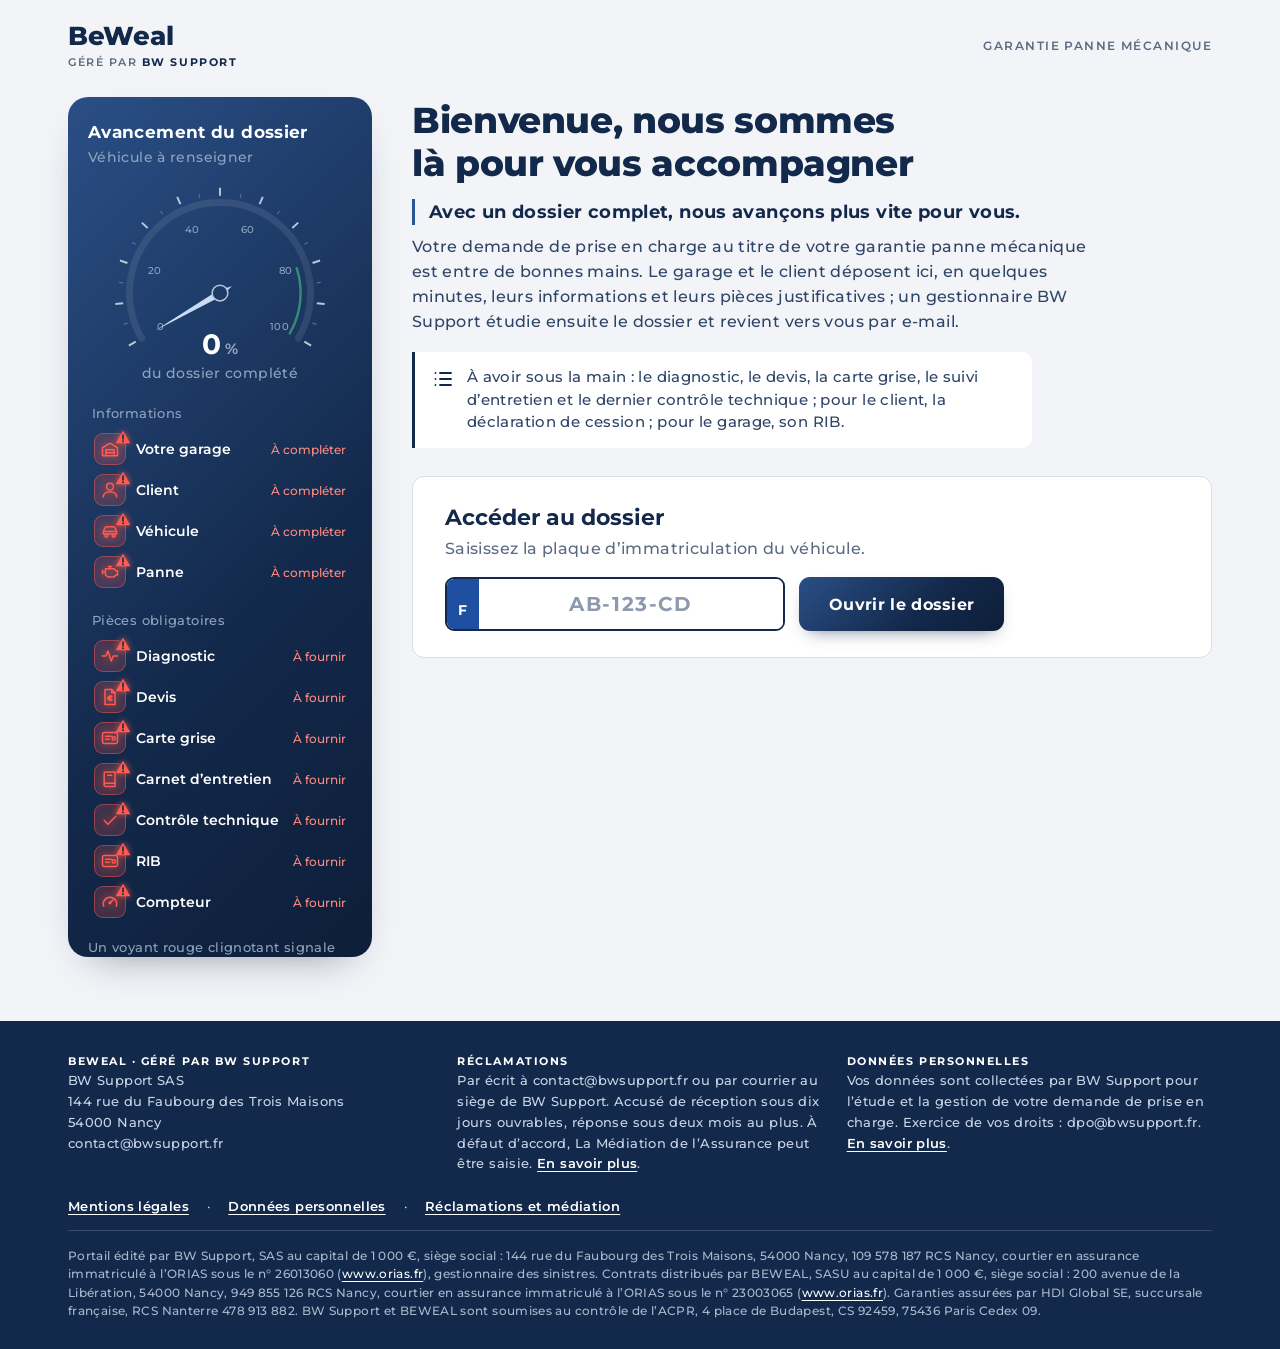
==== commit 1433c6ce: "Portail : mentions légales v2, nouvelle accroche, encadré devis (partie pro) Co-Authored-By: Claude " ====
--- a/index.html
+++ b/index.html
@@ -143,6 +143,15 @@
 .intro h1{font-size:36px;font-weight:800;letter-spacing:-.01em;color:var(--heading);margin-bottom:14px}
 .intro p{color:var(--ink-2);max-width:62ch}
 .intro p + p{margin-top:10px}
+.intro .accroche{font-size:18px;font-weight:700;color:var(--heading);line-height:1.45;margin-bottom:10px;padding-left:14px;border-left:3px solid var(--focus)}
+.msg-partie{margin:14px 0 0;padding:12px 16px;border-radius:10px;background:var(--note-bg);color:var(--note-ink);font-size:15px;font-weight:600;line-height:1.5}
+.note-devis{padding:16px 18px;border:1px solid var(--line-strong);border-left:4px solid var(--focus);border-radius:10px;background:var(--surface-2);color:var(--ink-2);font-size:14.5px;line-height:1.6}
+.note-devis h3{font-size:16px;color:var(--heading);margin:0 0 8px}
+.note-devis h4{font-size:14.5px;color:var(--heading);margin:14px 0 6px}
+.note-devis p{margin:0}
+.note-devis ol{margin:0;padding-left:20px}
+.note-devis li + li{margin-top:4px}
+.ex-rappel{margin:0 0 10px;font-size:13.5px;font-weight:600;color:var(--ink-2)}
 .keep{display:flex;gap:12px;align-items:flex-start;margin-top:18px;padding:14px 16px;border-left:3px solid var(--marine);background:var(--surface);border-radius:0 10px 10px 0;font-size:14.5px;color:var(--ink-2);max-width:62ch}
 .keep .ic{color:var(--heading);margin-top:1px}
 
@@ -507,6 +516,7 @@
   <main id="main">
     <section class="intro" id="intro">
       <h1>Bienvenue, nous sommes là pour vous accompagner</h1>
+      <p class="accroche">Avec un dossier complet, nous avançons plus vite pour vous.</p>
       <p>Votre demande de prise en charge au titre de votre garantie panne mécanique est entre de bonnes mains. Le garage et le client déposent ici, en quelques minutes, leurs informations et leurs pièces justificatives ; un gestionnaire BW Support étudie ensuite le dossier et revient vers vous par e-mail.</p>
       <div class="keep">
         <svg class="ic"><use href="#i-list"/></svg>
@@ -551,6 +561,7 @@
 
       <section class="who" id="who" hidden aria-labelledby="whoTitle">
         <h2 id="whoTitle">Quelle partie remplissez-vous ?</h2>
+        <p class="msg-partie" id="msgPartie" aria-live="polite" hidden></p>
         <div class="who-cards" role="radiogroup" aria-labelledby="whoTitle" aria-describedby="err-qui">
           <label class="who-card">
             <input type="radio" name="qui" value="garage">
@@ -627,6 +638,16 @@
               <label for="date_depot">Entrée du véhicule à l’atelier<span class="opt">facultatif</span></label>
               <input type="date" id="date_depot" name="date_depot" aria-describedby="err-date_depot">
               <p class="error" id="err-date_depot"></p>
+            </div>
+            <div class="span-2 note-devis" id="noteDevis" role="note" aria-labelledby="titreNoteDevis" hidden>
+              <h3 id="titreNoteDevis">Comment votre devis est analysé</h3>
+              <p>Votre devis est contrôlé par le plateau technique de BW Support à partir des données constructeur : références et prix des pièces, temps de main-d’œuvre. La main-d’œuvre est retenue selon le barème du constructeur, pour le remplacement des seules pièces garanties ; la recherche de panne l’est dans la limite prévue au contrat. Une expertise peut être demandée. Le montant de la prise en charge est fixé par BW Support au vu de votre devis et, le cas échéant, du rapport de l’expert : il peut donc différer du montant du devis. La décision est transmise par écrit, au garage comme au client.</p>
+              <h4>Trois règles à respecter</h4>
+              <ol>
+                <li>Aucune réparation avant notre accord écrit : une intervention non acceptée au préalable ne peut pas être prise en charge. En cas d’expertise, attendez le passage de l’expert.</li>
+                <li>Reportez le numéro d’accord et le montant de la prise en charge sur votre facture.</li>
+                <li>Conservez les pièces remplacées et leurs justificatifs d’achat : ils peuvent vous être demandés.</li>
+              </ol>
             </div>
             <div class="field" data-field="montant_devis">
               <label for="montant_devis">Montant du devis TTC<span class="opt">facultatif</span></label>
@@ -817,7 +838,7 @@
         <!-- Envoi -->
         <div class="send" id="send">
           <div class="field" data-field="certification">
-            <label class="cert"><input type="checkbox" id="certification" name="certification" value="oui" aria-describedby="err-certification"><span>Je certifie que les informations fournies sont exactes et que les documents joints sont authentiques.</span></label>
+            <label class="cert"><input type="checkbox" id="certification" name="certification" value="oui" aria-describedby="err-certification"><span id="texteCertification">Je certifie que les informations fournies sont exactes et que les documents joints sont authentiques.</span></label>
             <p class="error" id="err-certification"></p>
           </div>
           <div class="send-row">
@@ -825,7 +846,7 @@
             <p class="send-status" id="sendStatus" aria-live="polite"></p>
           </div>
           <p class="error send-error" id="sendError" role="alert"></p>
-          <p class="send-note">Les informations et pièces transmises sont traitées par BW Support, gestionnaire des contrats BEWEAL, pour l’étude et la gestion de votre demande de prise en charge et la lutte contre la fraude. Elles sont destinées à BW Support, à BEWEAL et à l’assureur. Vous disposez notamment de droits d’accès, de rectification, d’opposition et d’effacement : dpo@bwsupport.fr. En savoir plus : <a href="#donnees-personnelles" data-legal="donnees-personnelles">Données personnelles</a>.</p>
+          <p class="send-note">Les informations et pièces transmises sont collectées par BW Support, gestionnaire des sinistres, pour l’étude et la gestion de votre demande de prise en charge et la lutte contre la fraude. Elles sont traitées par HDI Global SE et BEWEAL, responsables de traitement. Vous disposez notamment de droits d’accès, de rectification, d’opposition et d’effacement : dpo@bwsupport.fr. En savoir plus : <a href="#donnees-personnelles" data-legal="donnees-personnelles">Données personnelles</a>.</p>
         </div>
 
       </div>
@@ -861,7 +882,7 @@
       </div>
       <div>
         <p class="foot-t">Données personnelles</p>
-        <p>Vos données sont traitées par BW Support pour l’étude et la gestion de votre demande de prise en charge. Exercice de vos droits : dpo@bwsupport.fr. <a class="lien-legal" href="#donnees-personnelles" data-legal="donnees-personnelles">En savoir plus</a>.</p>
+        <p>Vos données sont collectées par BW Support pour l’étude et la gestion de votre demande de prise en charge. Exercice de vos droits : dpo@bwsupport.fr. <a class="lien-legal" href="#donnees-personnelles" data-legal="donnees-personnelles">En savoir plus</a>.</p>
       </div>
     </div>
     <ul class="foot-links" aria-label="Informations légales">
@@ -871,11 +892,11 @@
       <li aria-hidden="true">·</li>
       <li><a href="#reclamations-mediation" data-legal="reclamations-mediation">Réclamations et médiation</a></li>
     </ul>
-    <p class="foot-legal">Portail édité par BW Support, SAS au capital de 1 000 €, siège social : 144 rue du Faubourg des Trois Maisons, 54000 Nancy, 109 578 187 RCS Nancy, courtier en assurance immatriculé à l’ORIAS sous le n° 26013060 (<a href="https://www.orias.fr" target="_blank" rel="noopener">www.orias.fr</a>). Contrats distribués par BEWEAL, SASU au capital de 1 000 €, siège social : 200 avenue de la Libération, 54000 Nancy, 949 855 126 RCS Nancy, courtier en assurance immatriculé à l’ORIAS sous le n° 23003065 (<a href="https://www.orias.fr" target="_blank" rel="noopener">www.orias.fr</a>). Garanties assurées par HDI Global SE. BW Support et BEWEAL sont soumises au contrôle de l’ACPR, 4 place de Budapest, CS 92459, 75436 Paris Cedex 09.</p>
+    <p class="foot-legal">Portail édité par BW Support, SAS au capital de 1 000 €, siège social : 144 rue du Faubourg des Trois Maisons, 54000 Nancy, 109 578 187 RCS Nancy, courtier en assurance immatriculé à l’ORIAS sous le n° 26013060 (<a href="https://www.orias.fr" target="_blank" rel="noopener">www.orias.fr</a>), gestionnaire des sinistres. Contrats distribués par BEWEAL, SASU au capital de 1 000 €, siège social : 200 avenue de la Libération, 54000 Nancy, 949 855 126 RCS Nancy, courtier en assurance immatriculé à l’ORIAS sous le n° 23003065 (<a href="https://www.orias.fr" target="_blank" rel="noopener">www.orias.fr</a>). Garanties assurées par HDI Global SE, succursale française, RCS Nanterre 478 913 882. BW Support et BEWEAL sont soumises au contrôle de l’ACPR, 4 place de Budapest, CS 92459, 75436 Paris Cedex 09.</p>
   </div>
 </footer>
 
-<!-- Livrable 2 : Mentions légales -->
+<!-- A2 : Mentions légales -->
 <dialog class="legal" id="mentions-legales" aria-labelledby="titre-mentions">
   <div class="legal-head"><h2 id="titre-mentions">Mentions légales</h2><button type="button" class="legal-close" data-fermer>Fermer</button></div>
   <div class="legal-body">
@@ -885,10 +906,10 @@
     <h3>2. Hébergement</h3>
     <p>Page du portail : GitHub, Inc. (service GitHub Pages), 88 Colin P. Kelly Jr. Street, San Francisco, CA 94107, États-Unis — <a href="https://support.github.com" target="_blank" rel="noopener">support.github.com</a>.</p>
     <p>Réception et stockage des informations et des pièces déposées : services Google Workspace de BW Support, fournis par Google Cloud France, 8 rue de Londres, 75009 Paris — <a href="https://support.google.com" target="_blank" rel="noopener">support.google.com</a>.</p>
-    <h3>3. Qualité des intervenants</h3>
-    <p><strong>BEWEAL</strong> — société par actions simplifiée à associé unique (SASU) au capital de 1 000 € — Siège social : 200 avenue de la Libération, 54000 Nancy — 949 855 126 RCS Nancy — Courtier en assurance, ORIAS n° 23003065. BEWEAL distribue les contrats, sous la marque BeWeal.</p>
-    <p><strong>BW Support</strong> — société par actions simplifiée (SAS) au capital de 1 000 € — Siège social : 144 rue du Faubourg des Trois Maisons, 54000 Nancy — 109 578 187 RCS Nancy — SIRET 109 578 187 00014 — TVA FR21 109 578 187 — Courtier en assurance, ORIAS n° 26013060. BW Support assure la gestion des contrats et l’instruction des demandes de prise en charge ; elle édite ce portail. Aucune entreprise d’assurance ne détient de participation, directe ou indirecte, dans le capital de BW Support, et BW Support n’en détient aucune dans une entreprise d’assurance.</p>
-    <p><strong>HDI Global SE</strong> (Société européenne), au capital de 125.000.000 Euros, dont le siège social est situé à HDI-Platz – 30659 – Hanovre – Allemagne, pour les CONTRATS souscrits ou exécutés en France par le biais de sa succursale HDI Global SE, sise Tour Trinity 1 bis place de La Défense, CS 20298, 92035 Paris La Défense Cedex, immatriculée sous le numéro RCS : Nanterre 478 913 882, opérant en France sous le régime de la Liberté d’établissement. Autorité de contrôle de l’Etat d’origine : BaFin « Bundesanstalt für Finanzdienstleistungsaufsicht (BaFin) » numéro BaFin : 5096. HDI Global SE est l’entreprise d’assurance qui porte le risque.</p>
+    <h3>3. Intervenants</h3>
+    <p><strong>BEWEAL</strong> — société par actions simplifiée à associé unique (SASU) au capital de 1 000 € — Siège social : 200 avenue de la Libération, 54000 Nancy — 949 855 126 RCS Nancy — Courtier en assurance, ORIAS n° 23003065. Rôle : courtier en assurance, distributeur des contrats (marque « BeWeal »).</p>
+    <p><strong>BW Support</strong> — société par actions simplifiée (SAS) au capital de 1 000 € — Siège social : 144 rue du Faubourg des Trois Maisons, 54000 Nancy — 109 578 187 RCS Nancy — SIRET 109 578 187 00014 — TVA FR21 109 578 187 — Courtier en assurance, ORIAS n° 26013060. Rôle : courtier en assurance, gestionnaire des sinistres ; son plateau technique instruit les demandes ; éditeur du portail. Aucune entreprise d’assurance ne détient de participation, directe ou indirecte, dans le capital de BW Support, et BW Support n’en détient aucune dans une entreprise d’assurance.</p>
+    <p><strong>HDI Global SE</strong> — capital : 125 000 000 € — siège social : HDI-Platz, 30659 Hanovre (Allemagne) — succursale française : Tour Trinity, 1 bis place de la Défense, CS 20298, 92035 Paris La Défense Cedex — RCS Nanterre 478 913 882 — données personnelles : Donnees-Personnelles-FR@hdi.global. Rôle : assureur.</p>
     <h3>4. Autorité de contrôle et registre</h3>
     <p>BW Support et BEWEAL sont soumises au contrôle de l’Autorité de contrôle prudentiel et de résolution (ACPR), 4 place de Budapest, CS 92459, 75436 Paris Cedex 09. Leurs immatriculations sont vérifiables sur le registre de l’ORIAS : <a href="https://www.orias.fr" target="_blank" rel="noopener">www.orias.fr</a>.</p>
     <h3>5. Pour en savoir plus</h3>
@@ -897,49 +918,51 @@
   </div>
 </dialog>
 
-<!-- Livrable 3 : Données personnelles (article 13 du RGPD) -->
+<!-- A3 : Données personnelles -->
 <dialog class="legal" id="donnees-personnelles" aria-labelledby="titre-donnees">
   <div class="legal-head"><h2 id="titre-donnees">Données personnelles</h2><button type="button" class="legal-close" data-fermer>Fermer</button></div>
   <div class="legal-body">
     <h3>a) Qui traite vos données</h3>
-    <p>Responsable du traitement : BEWEAL, SASU au capital de 1 000 €, siège social : 200 avenue de la Libération, 54000 Nancy, 949 855 126 RCS Nancy. BW Support, gestionnaire des contrats BEWEAL et éditeur de ce portail, traite les données pour le compte de BEWEAL, en qualité de sous-traitant. Délégué à la protection des données : dpo@bwsupport.fr ou par courrier au siège de BW Support, 144 rue du Faubourg des Trois Maisons, 54000 Nancy.</p>
+    <p>Les données déposées sur ce portail sont collectées par BW Support, gestionnaire des sinistres. Conformément aux conditions générales du contrat, elles sont traitées par HDI Global SE, assureur, et par BEWEAL, responsables de traitement distincts.</p>
+    <ul>
+      <li>BEWEAL et BW Support : dpo@bwsupport.fr ou 200 avenue de la Libération, 54000 Nancy ;</li>
+      <li>HDI : Donnees-Personnelles-FR@hdi.global ou HDI Global, Protection des données personnelles, succursale française, Tour Trinity, 1 bis place de la Défense, CS 20298, 92035 Paris La Défense Cedex.</li>
+    </ul>
     <h3>b) Données traitées</h3>
     <p>Identité et coordonnées du titulaire, du garage et de son interlocuteur ; véhicule ; circonstances de la panne ; pièces déposées (diagnostic, devis, certificat d’immatriculation, suivi d’entretien, contrôle technique, photo du compteur, certificat de cession, RIB du garage, photos).</p>
     <h3>c) Finalités et bases juridiques</h3>
-    <ul>
-      <li>Instruction et gestion de la demande (exécution du contrat d’assurance) ;</li>
-      <li>règlement des réparations au garage ;</li>
-      <li>lutte contre la fraude à l’assurance (intérêt légitime) ;</li>
-      <li>traitement des réclamations et respect des obligations légales et réglementaires (obligation légale).</li>
-    </ul>
+    <p>Finalités : gestion et exécution des garanties du contrat ; instruction du dossier et règlement du réparateur ; exercice des recours et gestion des réclamations ; lutte contre la fraude à l’assurance ; lutte contre le blanchiment et le financement du terrorisme ; respect des obligations légales et réglementaires.</p>
+    <p>Bases juridiques : le contrat d’assurance ; l’intérêt légitime des responsables de traitement pour la lutte contre la fraude et pour les données du réparateur ; les obligations légales.</p>
     <h3>d) Caractère obligatoire</h3>
     <p>Les éléments marqués « Obligatoire » conditionnent l’étude du dossier.</p>
     <h3>e) Destinataires</h3>
-    <p>Personnel habilité de BW Support, BEWEAL, HDI Global SE, prestataires techniques (GitHub, pour l’hébergement de la page ; Google, pour la réception et le stockage des informations et des pièces, la messagerie et les polices de caractères), autorités légalement habilitées.</p>
-    <h3>f) Transferts hors Union européenne</h3>
-    <p>La page du portail est hébergée par GitHub, Inc. et ses polices de caractères sont fournies par Google LLC, sociétés établies aux États-Unis : votre adresse IP de connexion leur est transmise lors de l’affichage de la page. Les informations et pièces déposées sont reçues et stockées dans les services Google Workspace de BW Support ; certaines données peuvent être traitées par Google hors de l’Union européenne. Ces transferts sont encadrés par les garanties prévues par le RGPD : décision d’adéquation de la Commission européenne relative au cadre de protection des données UE–États-Unis (« Data Privacy Framework »), auquel GitHub, Inc. et Google LLC adhèrent, et clauses contractuelles types de la Commission européenne.</p>
-    <h3>g) Durées de conservation</h3>
-    <p>Les données sont conservées pendant la durée nécessaire à l’étude et à la gestion de la demande de prise en charge, puis archivées pendant la durée des délais de prescription légaux applicables, avant d’être supprimées.</p>
+    <p>Personnels habilités des responsables de traitement et de BW Support, partenaires et sous-traitants liés par contrat, réassureurs, intermédiaires d’assurance, experts, autorités légalement habilitées.</p>
+    <p>Dans le cadre de la lutte contre la fraude, les données relatives aux sinistres peuvent être mutualisées au sein du dispositif de l’ALFA (Agence pour la lutte contre la fraude à l’assurance, 1 rue Jules Lefebvre, 75431 Paris Cedex 09).</p>
+    <h3>f) Transferts</h3>
+    <p>Ces destinataires peuvent être situés hors de l’Union européenne, sur la base d’une décision d’adéquation ou de garanties contractuelles.</p>
+    <p>Pour ce portail : la page est hébergée par GitHub, Inc. et ses polices de caractères sont fournies par Google LLC, sociétés établies aux États-Unis ; votre adresse IP de connexion leur est transmise lors de l’affichage de la page. Les informations et pièces déposées sont reçues et stockées dans les services Google Workspace de BW Support ; certaines données peuvent être traitées par Google hors de l’Union européenne. GitHub, Inc. et Google LLC adhèrent au cadre de protection des données UE–États-Unis (« Data Privacy Framework »), objet d’une décision d’adéquation de la Commission européenne ; Google recourt également aux clauses contractuelles types.</p>
+    <h3>g) Conservation</h3>
+    <p>Les données sont conservées pendant le temps nécessaire aux opérations pour lesquelles elles ont été collectées et, pour la gestion du contrat, conformément aux délais légaux de prescription.</p>
     <h3>h) Vos droits</h3>
-    <p>Vous disposez des droits d’accès, de rectification, d’effacement, de limitation, d’opposition et de portabilité, ainsi que du droit de définir des directives relatives au sort de vos données après votre décès. Ils s’exercent auprès de dpo@bwsupport.fr. Vous pouvez introduire une réclamation auprès de la CNIL, 3 place de Fontenoy, TSA 80715, 75334 Paris Cedex 07 — <a href="https://www.cnil.fr" target="_blank" rel="noopener">www.cnil.fr</a>.</p>
-    <h3>i) Décision automatisée</h3>
-    <p>Aucune décision fondée exclusivement sur un traitement automatisé n’est prise : chaque demande est étudiée par un gestionnaire. Le portail vérifie seulement que les pièces obligatoires sont jointes avant l’envoi.</p>
+    <p>Vous disposez des droits d’accès, de rectification, d’effacement, de limitation, d’opposition et de portabilité, du droit d’obtenir une intervention humaine, ainsi que du droit de définir des directives relatives au sort de vos données après votre décès. Ils s’exercent auprès de dpo@bwsupport.fr. Vous pouvez introduire une réclamation auprès de la CNIL, 3 place de Fontenoy, TSA 80715, 75334 Paris Cedex 07 — <a href="https://www.cnil.fr" target="_blank" rel="noopener">www.cnil.fr</a>.</p>
+    <h3>i) Décision</h3>
+    <p>Le montant de la prise en charge est fixé par le plateau technique de BW Support. Si une décision automatisée devait être utilisée pour la gestion du contrat, vous pouvez demander une intervention humaine auprès du délégué à la protection des données.</p>
     <h3>j) Stockage sur votre appareil</h3>
     <p>Pour vous éviter de tout ressaisir, le portail enregistre la saisie en cours dans la mémoire de votre navigateur (« localStorage »), sur votre appareil uniquement : les champs du formulaire, associés à l’immatriculation du véhicule et à la partie remplie (garage ou client), et la date de la saisie. Les fichiers joints, le choix de la partie et la case de certification ne sont pas enregistrés. Cette saisie n’est transmise qu’au moment où vous envoyez le dossier. Elle est effacée après un envoi réussi ou avec le bouton « Effacer et recommencer », et n’est plus proposée au-delà de 30 jours. Le portail ne dépose aucun cookie et n’utilise aucun outil de mesure d’audience.</p>
   </div>
 </dialog>
 
-<!-- Livrable 4 : Réclamations et médiation -->
+<!-- A4 : Réclamations et médiation -->
 <dialog class="legal" id="reclamations-mediation" aria-labelledby="titre-reclamations">
   <div class="legal-head"><h2 id="titre-reclamations">Réclamations et médiation</h2><button type="button" class="legal-close" data-fermer>Fermer</button></div>
   <div class="legal-body">
     <p>Toute réclamation relative à la gestion d’un dossier peut être adressée à BW Support :</p>
     <ul>
       <li>par courriel à contact@bwsupport.fr, en indiquant « Réclamation » en objet ;</li>
-      <li>par courrier à BW Support – Service Réclamations, 144 rue du Faubourg des Trois Maisons, 54000 Nancy.</li>
+      <li>par courrier à BW Support – Service Relation Clientèle, 144 rue du Faubourg des Trois Maisons, 54000 Nancy.</li>
     </ul>
     <p>Si elle n’a pu être résolue immédiatement, la réclamation doit être formulée par écrit. BW Support en accuse réception dans un délai maximal de dix jours ouvrables à compter de son envoi, sauf réponse apportée dans ce délai, et y répond au plus tard dans les deux mois suivant l’envoi de la première réclamation écrite.</p>
-    <p>Passé ce délai de deux mois, que vous ayez ou non reçu une réponse, le titulaire de la garantie agissant en qualité de consommateur peut saisir gratuitement La Médiation de l’Assurance : <a href="https://www.mediation-assurance.org" target="_blank" rel="noopener">www.mediation-assurance.org</a> ou TSA 50110, 75441 Paris Cedex 09.</p>
+    <p>Passé ce délai de deux mois, que vous ayez ou non reçu une réponse, le titulaire de la garantie agissant en qualité de consommateur peut saisir gratuitement La Médiation de l’Assurance, au plus tard un an après sa réclamation écrite : <a href="https://www.mediation-assurance.org" target="_blank" rel="noopener">www.mediation-assurance.org</a> ou TSA 50110, 75441 Paris Cedex 09.</p>
   </div>
 </dialog>
 
@@ -1041,6 +1064,7 @@
       missing: "Ajoutez le diagnostic du garage.",
       exemple: ["Compte rendu daté, avec l’immatriculation ou le numéro de série (VIN)", "Codes défaut relevés à la valise et leur libellé", "Pièce en cause et origine de la panne", "Nom, tampon ou signature du garage"] },
     { key: "devis", req: true, bloquant: true, icon: "i-quote", short: "Devis", miss: "le devis",
+      rappel: "Devis contrôlé à partir des données constructeur ; main-d’œuvre retenue selon le barème du constructeur.",
       title: "Devis de réparation", desc: "Le devis détaillé des réparations, pièces et main-d’œuvre, établi par le garage.",
       missing: "Ajoutez le devis de réparation.",
       exemple: ["Détail des pièces avec leurs références et prix", "Main-d’œuvre : nombre d’heures et taux horaire", "Montants HT, TVA et TTC", "Immatriculation, kilométrage et coordonnées du garage"] },
@@ -1272,7 +1296,7 @@
     if (!d.exemple) return "";
     return `<details class="exemple"><summary>Ce qui est attendu</summary><div class="exemple-corps">
       <svg viewBox="0 0 200 130" role="img" aria-label="Exemple schématique : ${d.title}">${SVG_EXEMPLE[d.key] || ""}</svg>
-      <ul>${d.exemple.map(x => `<li>${x}</li>`).join("")}</ul></div></details>`;
+      <ul>${d.exemple.map(x => `<li>${x}</li>`).join("")}</ul></div></details>${d.rappel ? `<p class="ex-rappel">${d.rappel}</p>` : ""}`;
   }
   function docRowHTML(d) {
     return `<div class="doc-row" id="row-${d.key}">
@@ -1354,8 +1378,17 @@
   ["dragover", "drop"].forEach(ev => window.addEventListener(ev, e => { if (!e.target.closest || !e.target.closest(".drop")) e.preventDefault(); }));
 
   /* ---------- Rôle (garage ou client) ---------- */
+  const TEXTE_CERTIF_CLIENT = "Je certifie que les informations fournies sont exactes et que les documents joints sont authentiques.";
+  const TEXTE_CERTIF_PRO = "Je certifie que les informations fournies sont exactes et que les documents joints sont authentiques. J’ai pris connaissance des modalités d’analyse du devis et des règles de prise en charge.";
+  const MSG_PARTIE = {
+    client: "Des informations exactes et des photos nettes : c’est tout ce qu’il nous faut pour étudier votre demande sans vous relancer.",
+    garage: "Un diagnostic précis et un devis détaillé (références des pièces, temps de main-d’œuvre, taux horaire) : c’est ce qui permet une analyse rapide, sans demande de complément."
+  };
   function setRole(r) {
     role = r;
+    $("#msgPartie").textContent = MSG_PARTIE[r] || ""; $("#msgPartie").hidden = !MSG_PARTIE[r];
+    $("#noteDevis").hidden = r !== "garage";
+    $("#texteCertification").textContent = r === "garage" ? TEXTE_CERTIF_PRO : TEXTE_CERTIF_CLIENT;
     const g = $("#step-garage"), c = $("#step-client");
     if (r === "client") g.parentNode.insertBefore(c, g); else c.parentNode.insertBefore(g, c);
     g.hidden = r === "client";   /* partie client : pas d’étape « garage » */
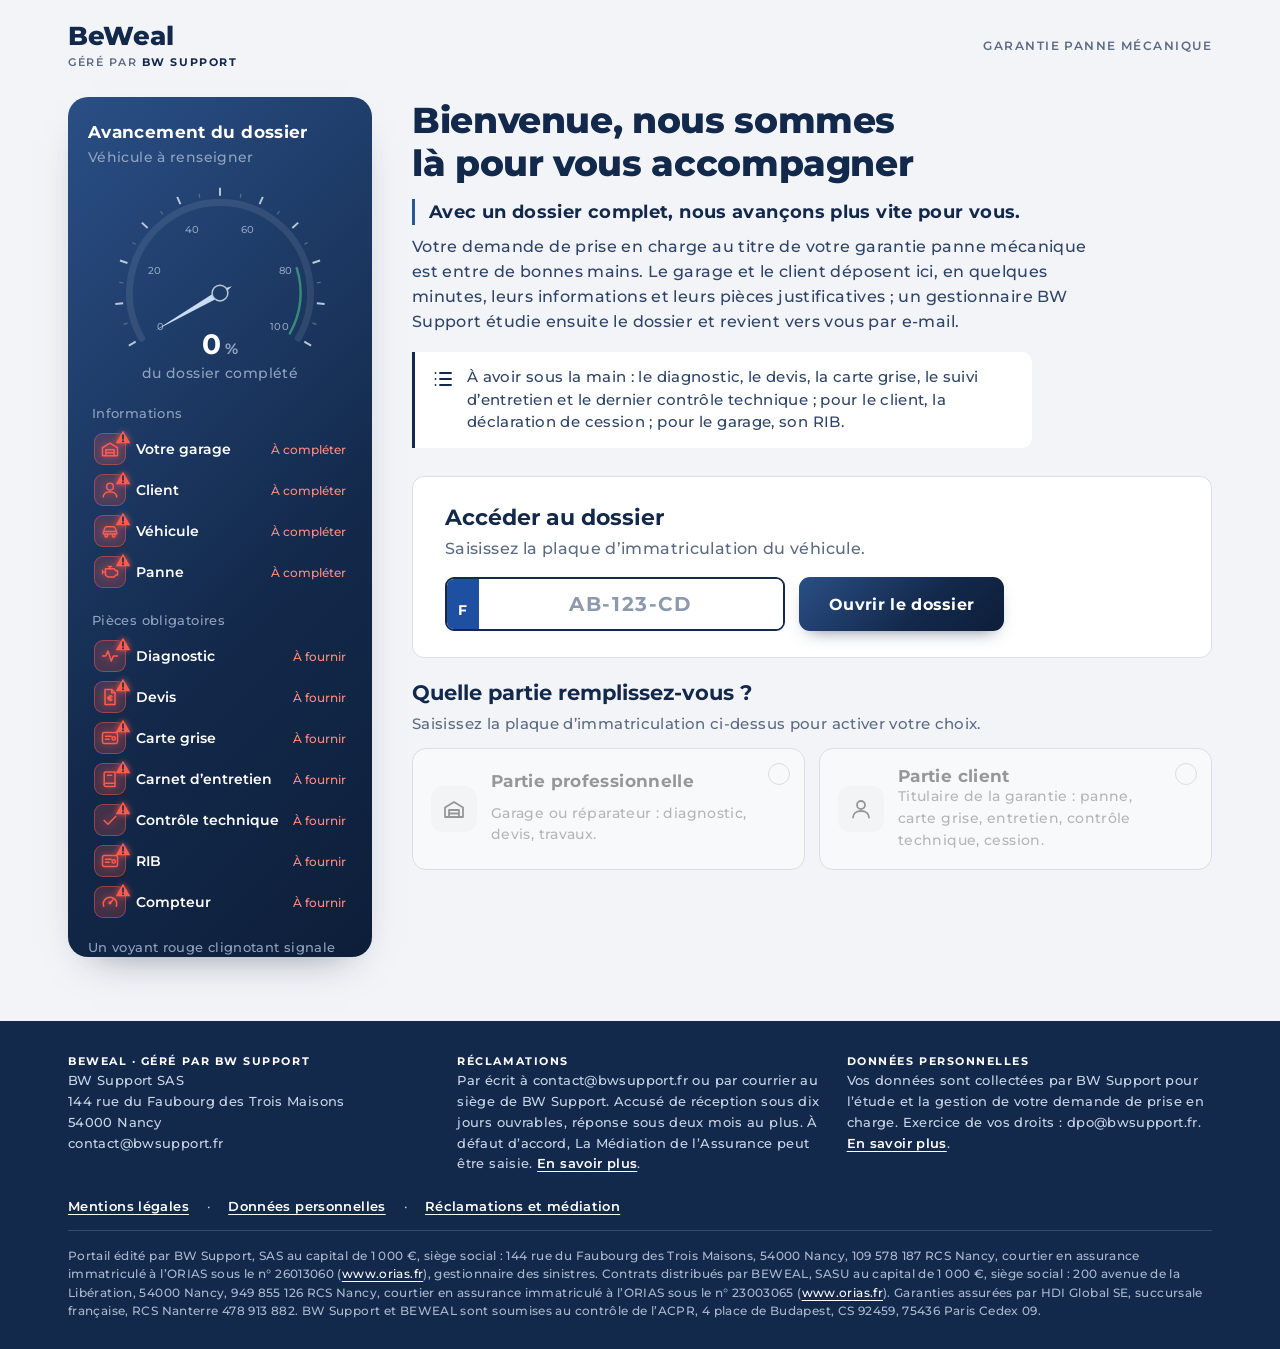
==== commit 36578c7e: "Portail : parties pro et client visibles dès l’entrée, grisées jusqu’à la saisie de la plaque Co-Aut" ====
--- a/index.html
+++ b/index.html
@@ -161,7 +161,7 @@
 .who-cards{display:grid;grid-template-columns:1fr 1fr;gap:14px}
 .who-card{position:relative;display:block;cursor:pointer}
 .who-card input{position:absolute;opacity:0;width:1px;height:1px}
-.who-body{display:grid;grid-template-columns:auto 1fr;grid-template-rows:auto auto;column-gap:14px;align-items:center;height:100%;padding:18px 44px 18px 18px;background:var(--surface);border:1.5px solid var(--line-strong);border-radius:14px;transition:border-color .15s,background .15s,box-shadow .15s}
+.who-body{display:grid;grid-template-columns:auto 1fr;grid-template-rows:auto auto;column-gap:14px;align-items:center;height:100%;padding:18px 44px 18px 18px;background:var(--surface);border:1.5px solid var(--line-strong);border-radius:14px;transition:border-color .15s,background .15s,box-shadow .15s,opacity .3s ease,filter .3s ease}
 .who-card:hover .who-body{border-color:var(--ink)}
 .who-icon{grid-row:1 / span 2;width:46px;height:46px;border-radius:12px;background:var(--paper);color:var(--heading);display:grid;place-items:center}
 .who-name{font-family:var(--font-display);font-weight:700;font-size:17px;line-height:1.15}
@@ -174,6 +174,11 @@
 .who-card input:checked + .who-body .who-check .ic{opacity:1}
 .who-card input:focus-visible + .who-body{outline:3px solid var(--focus);outline-offset:3px}
 .who.invalid .who-body{border-color:var(--error)}
+/* Page d’entrée : parties grisées tant qu’aucune plaque valide n’est saisie */
+.who-note{font-size:14.5px;color:var(--muted);margin:-4px 0 12px}
+.who.verrou .who-card{cursor:not-allowed}
+.who.verrou .who-body{opacity:.45;filter:grayscale(1)}
+.who.verrou .who-card:hover .who-body{border-color:var(--line-strong)}
 
 /* Accès au dossier par immatriculation */
 .acces,.dossier{margin-bottom:22px;background:var(--surface);border:1px solid var(--line);border-radius:var(--r-panel)}
@@ -559,12 +564,13 @@
 
     <form id="claimForm" novalidate>
 
-      <section class="who" id="who" hidden aria-labelledby="whoTitle">
+      <section class="who verrou" id="who" aria-labelledby="whoTitle">
         <h2 id="whoTitle">Quelle partie remplissez-vous ?</h2>
+        <p class="who-note" id="whoVerrou">Saisissez la plaque d’immatriculation ci-dessus pour activer votre choix.</p>
         <p class="msg-partie" id="msgPartie" aria-live="polite" hidden></p>
         <div class="who-cards" role="radiogroup" aria-labelledby="whoTitle" aria-describedby="err-qui">
           <label class="who-card">
-            <input type="radio" name="qui" value="garage">
+            <input type="radio" name="qui" value="garage" disabled>
             <span class="who-body">
               <span class="who-icon"><svg class="ic"><use href="#i-garage"/></svg></span>
               <span class="who-name">Partie professionnelle</span>
@@ -573,7 +579,7 @@
             </span>
           </label>
           <label class="who-card">
-            <input type="radio" name="qui" value="client">
+            <input type="radio" name="qui" value="client" disabled>
             <span class="who-body">
               <span class="who-icon"><svg class="ic"><use href="#i-user"/></svg></span>
               <span class="who-name">Partie client</span>
@@ -1405,12 +1411,17 @@
     $("#who").classList.remove("invalid"); $("#err-qui").textContent = "";
     $("#ribBloc").hidden = r !== "garage";
     placerPieces();
-    $("#formBody").hidden = !plaqueDossier;
-    if (plaqueDossier) reprendreBrouillon();
+    const dossierOuvert = !!plaqueDossier && $("#acces").hidden;
+    $("#formBody").hidden = !dossierOuvert;
+    if (dossierOuvert) reprendreBrouillon();
     buildLights();
     update();
   }
   $$('input[name="qui"]').forEach(r => r.addEventListener("change", () => setRole(r.value)));
+  const ouvrirDepuisEntree = () => setTimeout(() => {
+    if (role && !$("#acces").hidden && isImmat(formaterPlaque($("#accesImmat").value).trim())) $("#accesForm").requestSubmit();
+  }, 0);
+  $$('input[name="qui"]').forEach(r => { r.addEventListener("click", ouvrirDepuisEntree); r.addEventListener("change", ouvrirDepuisEntree); });
 
   /* ---------- Validation ---------- */
   function clearError(name) {
@@ -1774,9 +1785,16 @@
     });
   }
   const accesInput = $("#accesImmat");
-  accesInput.addEventListener("input", () => { accesInput.value = formaterPlaque(accesInput.value); $("#err-acces").textContent = ""; });
+  function majVerrouParties() {
+    const actif = $("#acces").hidden || isImmat(formaterPlaque(accesInput.value).trim());
+    $("#who").classList.toggle("verrou", !actif);
+    $$('input[name="qui"]').forEach(r => { r.disabled = !actif; });
+    $("#whoVerrou").hidden = actif;
+  }
+  accesInput.addEventListener("input", () => { accesInput.value = formaterPlaque(accesInput.value); $("#err-acces").textContent = ""; majVerrouParties(); });
   $("#accesForm").addEventListener("submit", async e => {
     e.preventDefault();
+    if ($("#accesBtn").disabled) return;
     const plaque = formaterPlaque(accesInput.value).trim();
     if (!isImmat(plaque)) { $("#err-acces").textContent = MSG.immat; accesInput.focus(); return; }
     const b = $("#accesBtn");
@@ -1789,6 +1807,7 @@
       const champ = $("#immat"); champ.value = plaque; champ.readOnly = true; formatImmat(champ);
       touched.add("immat"); validateField("immat", true);
       $("#acces").hidden = true; $("#dossier").hidden = false; $("#who").hidden = false;
+      majVerrouParties();
       if (role) { $("#formBody").hidden = false; reprendreBrouillon(); }
       update();
       $("#dossier").scrollIntoView({ behavior: reduceMotion ? "auto" : "smooth", block: "start" });
@@ -1799,8 +1818,8 @@
     }
   });
   $("#changerVehicule").addEventListener("click", () => {
-    $("#dossier").hidden = true; $("#who").hidden = true; $("#formBody").hidden = true; $("#acces").hidden = false;
-    accesInput.value = plaqueDossier; accesInput.focus(); accesInput.select();
+    $("#dossier").hidden = true; $("#formBody").hidden = true; $("#acces").hidden = false;
+    accesInput.value = plaqueDossier; majVerrouParties(); accesInput.focus(); accesInput.select();
   });
   $("#retourDossier").addEventListener("click", async () => {
     DOCS.forEach(d => { files[d.key] = []; renderFiles(d.key); $(`#err-${d.key}`).textContent = ""; });
@@ -1931,7 +1950,8 @@
   if (qp === "garage" || qp === "client") { const r = form.querySelector(`input[name="qui"][value="${qp}"]`); r.checked = true; setRole(qp); }
   update();
   const immatLien = formaterPlaque(IMMAT_INITIALE || new URLSearchParams(location.search).get("immat") || "").trim();
-  if (immatLien && isImmat(immatLien)) { accesInput.value = immatLien; $("#accesForm").requestSubmit(); }
+  majVerrouParties();
+  if (immatLien && isImmat(immatLien)) { accesInput.value = immatLien; majVerrouParties(); $("#accesForm").requestSubmit(); }
   else proposerReprise();
 
   // Mise du contact : tous les voyants s'allument et l'aiguille balaie le cadran, comme au démarrage d'un véhicule.
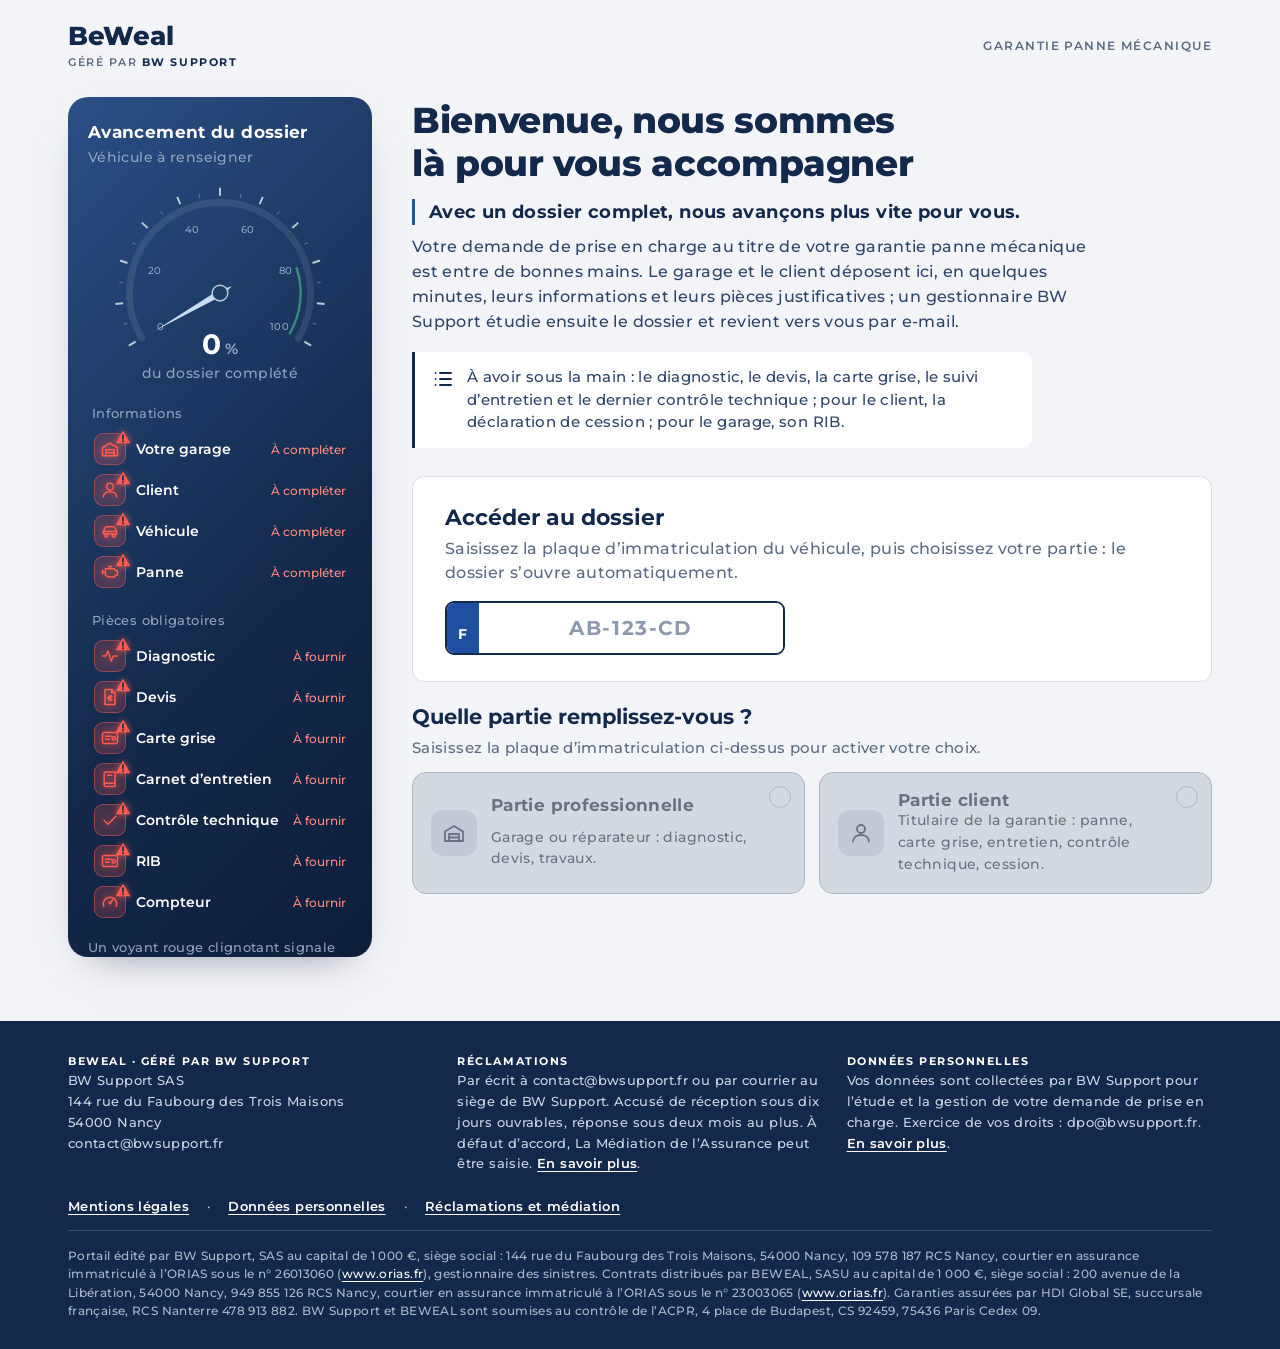
==== commit d17a6859: "Portail : grisé plus foncé ; plaque puis partie, ouverture automatique du dossier Co-Authored-By: Cl" ====
--- a/index.html
+++ b/index.html
@@ -15,6 +15,7 @@
   --paper:#F2F4F8; --surface:#FFFFFF; --surface-2:#F5F7FA; --field:#FFFFFF;
   --ink:#13294B; --ink-2:#2E4468; --muted:#5C6B82; --heading:#13294B; --placeholder:#8D99AC;
   --line:#D8DFE9; --line-strong:#B5C1D2;
+  --verrou-bg:#D3D9E1; --verrou-line:#AEB7C4; --verrou-ink:#69737F; --verrou-icon:#C2CAD5;
   --solid:#13294B; --solid-hover:#1E3B66; --on-solid:#FFFFFF;
   --cluster:#13294B; --cluster-2:#1E3B66; --cluster-ink:#DDE6F2; --cluster-muted:#8FA3BF;
   --marine:#13294B;
@@ -39,6 +40,7 @@
     --paper:#0B1626; --surface:#122138; --surface-2:#172A45; --field:#0E1B2E;
     --ink:#E4EBF1; --ink-2:#C3CFDA; --muted:#93A3B2; --heading:#F1F5F8; --placeholder:#6E7F8F;
     --line:#22344F; --line-strong:#344B6B;
+    --verrou-bg:#1C2633; --verrou-line:#2C3747; --verrou-ink:#6F7B8A; --verrou-icon:#253142;
     --solid:#DCE6EF; --solid-hover:#F2F6F9; --on-solid:#13202B;
     --cluster:#13294B; --cluster-2:#1E3B66;
     --amber-ink:#9CC0EE;
@@ -56,6 +58,7 @@
   --paper:#0B1626; --surface:#122138; --surface-2:#172A45; --field:#0E1B2E;
   --ink:#E4EBF1; --ink-2:#C3CFDA; --muted:#93A3B2; --heading:#F1F5F8; --placeholder:#6E7F8F;
   --line:#22344F; --line-strong:#344B6B;
+  --verrou-bg:#1C2633; --verrou-line:#2C3747; --verrou-ink:#6F7B8A; --verrou-icon:#253142;
   --solid:#DCE6EF; --solid-hover:#F2F6F9; --on-solid:#13202B;
   --cluster:#13294B; --cluster-2:#1E3B66;
   --amber-ink:#9CC0EE;
@@ -161,7 +164,7 @@
 .who-cards{display:grid;grid-template-columns:1fr 1fr;gap:14px}
 .who-card{position:relative;display:block;cursor:pointer}
 .who-card input{position:absolute;opacity:0;width:1px;height:1px}
-.who-body{display:grid;grid-template-columns:auto 1fr;grid-template-rows:auto auto;column-gap:14px;align-items:center;height:100%;padding:18px 44px 18px 18px;background:var(--surface);border:1.5px solid var(--line-strong);border-radius:14px;transition:border-color .15s,background .15s,box-shadow .15s,opacity .3s ease,filter .3s ease}
+.who-body{display:grid;grid-template-columns:auto 1fr;grid-template-rows:auto auto;column-gap:14px;align-items:center;height:100%;padding:18px 44px 18px 18px;background:var(--surface);border:1.5px solid var(--line-strong);border-radius:14px;transition:border-color .3s ease,background .3s ease,box-shadow .15s}
 .who-card:hover .who-body{border-color:var(--ink)}
 .who-icon{grid-row:1 / span 2;width:46px;height:46px;border-radius:12px;background:var(--paper);color:var(--heading);display:grid;place-items:center}
 .who-name{font-family:var(--font-display);font-weight:700;font-size:17px;line-height:1.15}
@@ -175,10 +178,14 @@
 .who-card input:focus-visible + .who-body{outline:3px solid var(--focus);outline-offset:3px}
 .who.invalid .who-body{border-color:var(--error)}
 /* Page d’entrée : parties grisées tant qu’aucune plaque valide n’est saisie */
-.who-note{font-size:14.5px;color:var(--muted);margin:-4px 0 12px}
+.who-note{display:flex;align-items:center;gap:8px;font-size:14.5px;color:var(--muted);margin:-4px 0 12px}
+.who-note .spinner{width:16px;height:16px;flex:none;border-top-color:var(--ink)}
+.who-name,.who-desc,.who-icon{transition:color .3s ease,background .3s ease}
 .who.verrou .who-card{cursor:not-allowed}
-.who.verrou .who-body{opacity:.45;filter:grayscale(1)}
-.who.verrou .who-card:hover .who-body{border-color:var(--line-strong)}
+.who.verrou .who-card input + .who-body{background:var(--verrou-bg);border-color:var(--verrou-line);box-shadow:none}
+.who.verrou .who-card input + .who-body .who-icon{background:var(--verrou-icon);color:var(--verrou-ink)}
+.who.verrou .who-name,.who.verrou .who-desc{color:var(--verrou-ink)}
+.who.verrou .who-card input + .who-body .who-check{background:var(--verrou-bg);border-color:var(--verrou-line);color:var(--verrou-ink)}
 
 /* Accès au dossier par immatriculation */
 .acces,.dossier{margin-bottom:22px;background:var(--surface);border:1px solid var(--line);border-radius:var(--r-panel)}
@@ -531,10 +538,9 @@
 
     <section class="acces" id="acces" aria-labelledby="accesTitre">
       <h2 id="accesTitre">Accéder au dossier</h2>
-      <p class="acces-intro">Saisissez la plaque d’immatriculation du véhicule.</p>
+      <p class="acces-intro">Saisissez la plaque d’immatriculation du véhicule, puis choisissez votre partie : le dossier s’ouvre automatiquement.</p>
       <form id="accesForm" class="acces-ligne" novalidate>
         <div class="plate"><span class="plate-band" aria-hidden="true">F</span><input type="text" id="accesImmat" placeholder="AB-123-CD" maxlength="12" autocomplete="off" autocapitalize="characters" spellcheck="false" aria-label="Immatriculation du véhicule" aria-describedby="err-acces"></div>
-        <button type="submit" class="btn" id="accesBtn">Ouvrir le dossier</button>
       </form>
       <p class="error" id="err-acces" aria-live="polite"></p>
       <p class="acces-demo" id="accesDemo" hidden>Démonstration : saisissez AB-123-CD pour voir un dossier déjà ouvert par le client.</p>
@@ -566,7 +572,7 @@
 
       <section class="who verrou" id="who" aria-labelledby="whoTitle">
         <h2 id="whoTitle">Quelle partie remplissez-vous ?</h2>
-        <p class="who-note" id="whoVerrou">Saisissez la plaque d’immatriculation ci-dessus pour activer votre choix.</p>
+        <p class="who-note" id="whoVerrou" aria-live="polite">Saisissez la plaque d’immatriculation ci-dessus pour activer votre choix.</p>
         <p class="msg-partie" id="msgPartie" aria-live="polite" hidden></p>
         <div class="who-cards" role="radiogroup" aria-labelledby="whoTitle" aria-describedby="err-qui">
           <label class="who-card">
@@ -1785,20 +1791,28 @@
     });
   }
   const accesInput = $("#accesImmat");
+  let ouvertureEnCours = false;
   function majVerrouParties() {
-    const actif = $("#acces").hidden || isImmat(formaterPlaque(accesInput.value).trim());
+    const entree = !$("#acces").hidden;
+    const plaqueOk = isImmat(formaterPlaque(accesInput.value).trim());
+    const actif = !entree || plaqueOk;
     $("#who").classList.toggle("verrou", !actif);
-    $$('input[name="qui"]').forEach(r => { r.disabled = !actif; });
-    $("#whoVerrou").hidden = actif;
+    $$('input[name="qui"]').forEach(r => { r.disabled = !actif || ouvertureEnCours; });
+    const note = $("#whoVerrou");
+    note.hidden = !entree;
+    if (!entree) return;
+    if (ouvertureEnCours) note.innerHTML = '<span class="spinner" aria-hidden="true"></span>Ouverture du dossier…';
+    else note.textContent = plaqueOk ? "Choisissez votre partie : le dossier s’ouvre automatiquement." : "Saisissez la plaque d’immatriculation ci-dessus pour activer votre choix.";
   }
   accesInput.addEventListener("input", () => { accesInput.value = formaterPlaque(accesInput.value); $("#err-acces").textContent = ""; majVerrouParties(); });
   $("#accesForm").addEventListener("submit", async e => {
     e.preventDefault();
-    if ($("#accesBtn").disabled) return;
+    if (ouvertureEnCours) return;
     const plaque = formaterPlaque(accesInput.value).trim();
     if (!isImmat(plaque)) { $("#err-acces").textContent = MSG.immat; accesInput.focus(); return; }
-    const b = $("#accesBtn");
-    b.disabled = true; b.innerHTML = `<span class="spinner" aria-hidden="true"></span>Ouverture…`;
+    if (!role) { majVerrouParties(); $("#who").scrollIntoView({ behavior: reduceMotion ? "auto" : "smooth", block: "start" }); return; }
+    ouvertureEnCours = true; majVerrouParties();
+    let echec = false;
     try {
       const d = await chargerDossier(plaque);
       if (plaqueDossier && plaque !== plaqueDossier) { viderChamps(); brouillonRepris = ""; }
@@ -1812,9 +1826,11 @@
       update();
       $("#dossier").scrollIntoView({ behavior: reduceMotion ? "auto" : "smooth", block: "start" });
     } catch (err) {
+      echec = true;
       $("#err-acces").textContent = "Le dossier n’a pas pu être ouvert. Vérifiez votre connexion puis réessayez.";
     } finally {
-      b.disabled = false; b.textContent = "Ouvrir le dossier";
+      ouvertureEnCours = false; majVerrouParties();
+      if (echec) $("#whoVerrou").textContent = "Le dossier n’a pas pu être ouvert. Vérifiez votre connexion, puis choisissez de nouveau votre partie.";
     }
   });
   $("#changerVehicule").addEventListener("click", () => {
@@ -1951,7 +1967,7 @@
   update();
   const immatLien = formaterPlaque(IMMAT_INITIALE || new URLSearchParams(location.search).get("immat") || "").trim();
   majVerrouParties();
-  if (immatLien && isImmat(immatLien)) { accesInput.value = immatLien; majVerrouParties(); $("#accesForm").requestSubmit(); }
+  if (immatLien && isImmat(immatLien)) { accesInput.value = immatLien; majVerrouParties(); if (role) $("#accesForm").requestSubmit(); }
   else proposerReprise();
 
   // Mise du contact : tous les voyants s'allument et l'aiguille balaie le cadran, comme au démarrage d'un véhicule.
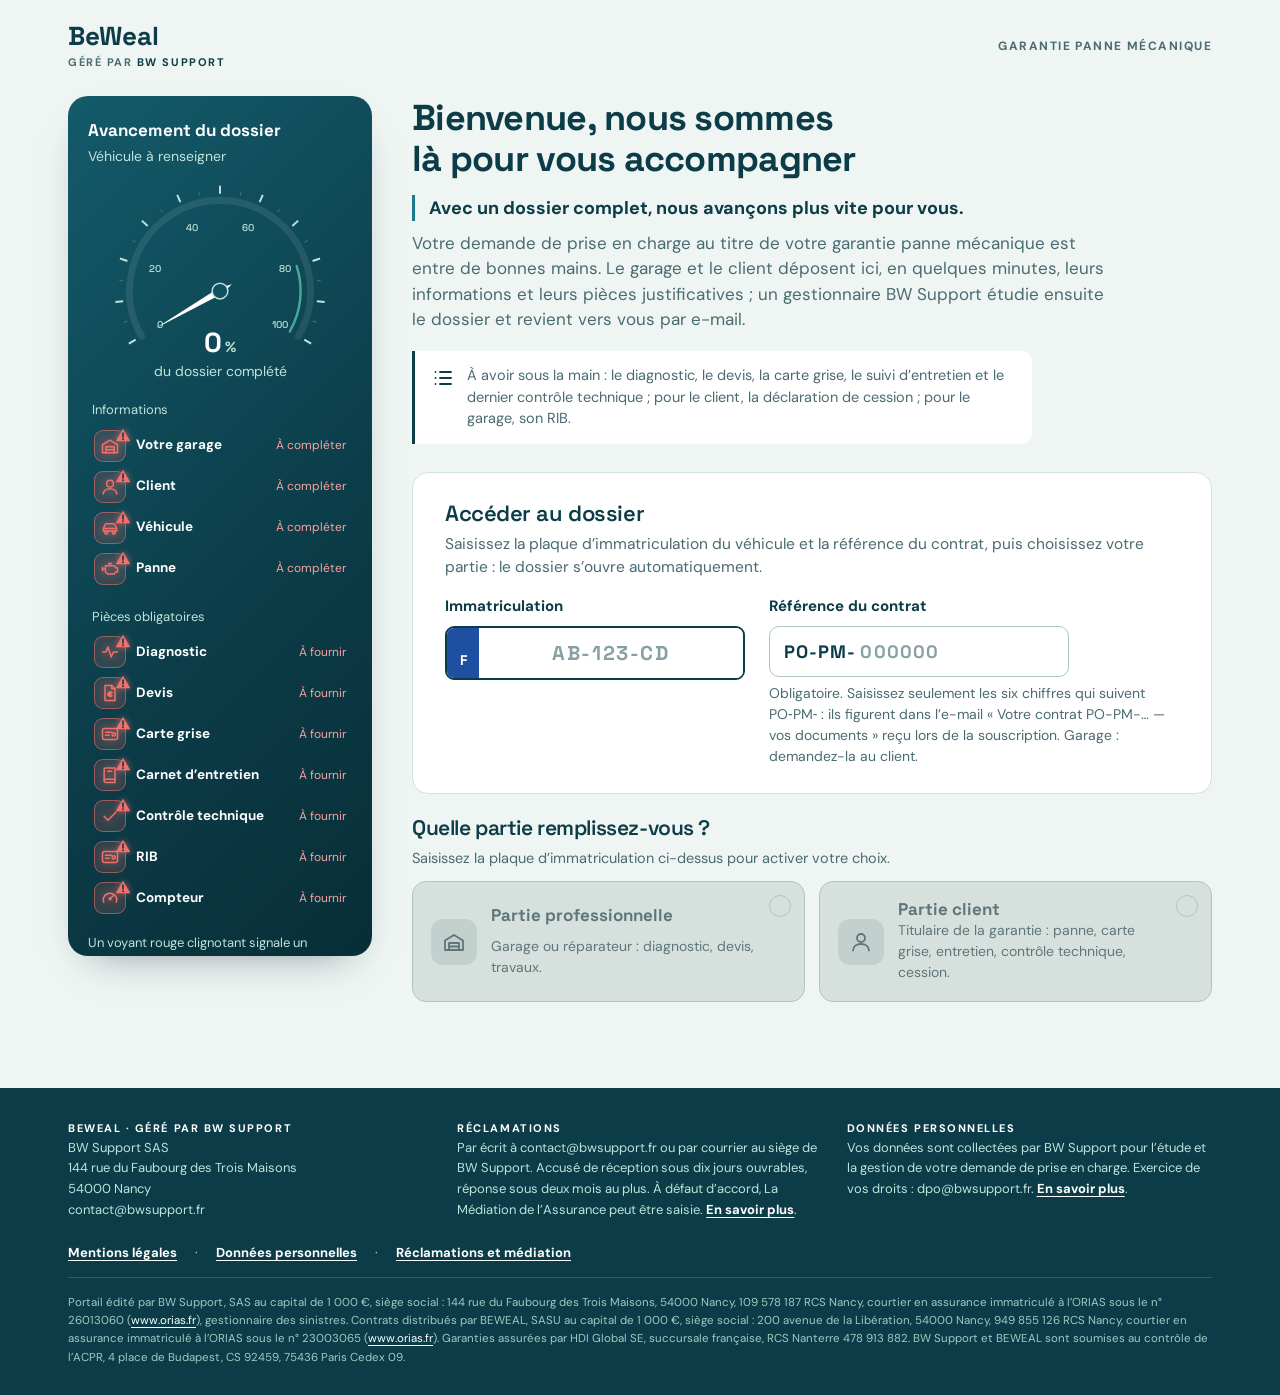
==== commit b9d920de: "Portail v3 : nouvelle page (charte Beweal, référence obligatoire)" ====
--- a/index.html
+++ b/index.html
@@ -3,460 +3,20 @@
 <head>
 <meta charset="utf-8">
 <meta name="viewport" content="width=device-width, initial-scale=1">
+<meta http-equiv="Content-Security-Policy" content="default-src 'none'; script-src 'self'; style-src 'self'; font-src 'self' data:; img-src 'self' data: blob:; connect-src https://script.google.com https://script.googleusercontent.com; base-uri 'none'; form-action 'none'">
+<meta name="referrer" content="no-referrer">
+<meta name="robots" content="noindex, nofollow">
 <meta name="description" content="BeWeal, géré par BW Support : ouverture de prise en charge au titre d’une garantie panne mécanique.">
-<meta name="robots" content="noindex">
 <title>BeWeal – Ouverture de prise en charge</title>
-<link rel="preconnect" href="https://fonts.googleapis.com">
-<link rel="preconnect" href="https://fonts.gstatic.com" crossorigin>
-<link href="https://fonts.googleapis.com/css2?family=Montserrat:wght@500;600;700;800&display=swap" rel="stylesheet">
-<style>
-/* Mise en page : tableau de bord du véhicule à gauche (jauge + voyants), dossier en étapes à droite ; bandeau compact en haut sur mobile */
-:root{
-  --paper:#F2F4F8; --surface:#FFFFFF; --surface-2:#F5F7FA; --field:#FFFFFF;
-  --ink:#13294B; --ink-2:#2E4468; --muted:#5C6B82; --heading:#13294B; --placeholder:#8D99AC;
-  --line:#D8DFE9; --line-strong:#B5C1D2;
-  --verrou-bg:#D3D9E1; --verrou-line:#AEB7C4; --verrou-ink:#69737F; --verrou-icon:#C2CAD5;
-  --solid:#13294B; --solid-hover:#1E3B66; --on-solid:#FFFFFF;
-  --cluster:#13294B; --cluster-2:#1E3B66; --cluster-ink:#DDE6F2; --cluster-muted:#8FA3BF;
-  --marine:#13294B;
-  --amber:#9CC0EE; --amber-ink:#2A5694;
-  --grad-marine:linear-gradient(135deg,#2A4F86 0%,#13294B 60%,#0D1E39 100%);
-  --grad-clair:linear-gradient(90deg,#3F6DAE 0%,#9CC0EE 100%);
-  --green:#2E9E6A; --green-soft:#E2F3E9; --green-ink:#1D6B46;
-  --warn-soft:#E3EAF5; --warn-ink:#13294B;
-  --error:#B5381F; --error-soft:#FBEBE7; --error-field:#FFFCFB;
-  --focus:#2A5694; --focus-ring:rgba(42,86,148,.22);
-  --drop:#F7F9FB; --drop-hover:#EEF4FB;
-  --note-bg:#E3EAF5; --note-line:#B5C1D2; --note-ink:#13294B;
-  --plate:#1F4FA0;
-  --font-display:"Montserrat",system-ui,-apple-system,"Segoe UI",Arial,sans-serif;
-  --font-body:"Montserrat",system-ui,-apple-system,"Segoe UI",Arial,sans-serif;
-  --cl-text:#FFFFFF; --cl-dim:#4A5F72; --cl-ok:#6FD3A0; --cl-warn:#FF8A80; --cl-alert:#FF5B4F; --cl-alert-bg:rgba(255,91,79,.2); --cl-full:#4CC38A; --cl-focus:#8CB8E8; --cl-tick:#5B7083; --cl-tick-major:#B9C8D6; --plate-ink:#FFFFFF;
-  --r-panel:12px; --r-field:8px;
-  --ac-bg:#FFF1C2; --ac-ink:#5C4300; --ac-line:#C99A00;
-}
-@media (prefers-color-scheme:dark){
-  :root:not([data-theme="light"]){
-    --paper:#0B1626; --surface:#122138; --surface-2:#172A45; --field:#0E1B2E;
-    --ink:#E4EBF1; --ink-2:#C3CFDA; --muted:#93A3B2; --heading:#F1F5F8; --placeholder:#6E7F8F;
-    --line:#22344F; --line-strong:#344B6B;
-    --verrou-bg:#1C2633; --verrou-line:#2C3747; --verrou-ink:#6F7B8A; --verrou-icon:#253142;
-    --solid:#DCE6EF; --solid-hover:#F2F6F9; --on-solid:#13202B;
-    --cluster:#13294B; --cluster-2:#1E3B66;
-    --amber-ink:#9CC0EE;
-    --green:#3FBF83; --green-soft:#16332A; --green-ink:#7DDCAB;
-    --warn-soft:#1C3254; --warn-ink:#B9D3F4;
-    --error:#F08A72; --error-soft:#3A1F19; --error-field:#1E1613;
-    --focus:#7AB0EA; --focus-ring:rgba(122,176,234,.3);
-    --drop:#131E28; --drop-hover:#18293A;
-    --note-bg:#1C3254; --note-line:#344B6B; --note-ink:#DDE6F2;
-    --ac-bg:#4A3A08; --ac-ink:#FFE7A3; --ac-line:#C99A00;
-    color-scheme:dark;
-  }
-}
-:root[data-theme="dark"]{
-  --paper:#0B1626; --surface:#122138; --surface-2:#172A45; --field:#0E1B2E;
-  --ink:#E4EBF1; --ink-2:#C3CFDA; --muted:#93A3B2; --heading:#F1F5F8; --placeholder:#6E7F8F;
-  --line:#22344F; --line-strong:#344B6B;
-  --verrou-bg:#1C2633; --verrou-line:#2C3747; --verrou-ink:#6F7B8A; --verrou-icon:#253142;
-  --solid:#DCE6EF; --solid-hover:#F2F6F9; --on-solid:#13202B;
-  --cluster:#13294B; --cluster-2:#1E3B66;
-  --amber-ink:#9CC0EE;
-  --green:#3FBF83; --green-soft:#16332A; --green-ink:#7DDCAB;
-  --warn-soft:#1C3254; --warn-ink:#B9D3F4;
-  --error:#F08A72; --error-soft:#3A1F19; --error-field:#1E1613;
-  --focus:#7AB0EA; --focus-ring:rgba(122,176,234,.3);
-  --drop:#131E28; --drop-hover:#18293A;
-  --note-bg:#1C3254; --note-line:#344B6B; --note-ink:#DDE6F2;
-  --ac-bg:#4A3A08; --ac-ink:#FFE7A3; --ac-line:#C99A00;
-  color-scheme:dark;
-}
-*{box-sizing:border-box}
-[hidden]{display:none!important}
-html{-webkit-text-size-adjust:100%;scroll-behavior:smooth}
-@media (prefers-reduced-motion:reduce){html{scroll-behavior:auto}*,*::before,*::after{transition:none!important;animation:none!important}}
-body{margin:0;background:var(--paper);color:var(--ink);font-family:var(--font-body);font-weight:500;font-size:16px;line-height:1.55;letter-spacing:.023em}
-h1,h2,h3,h4{font-family:var(--font-display);font-weight:700;line-height:1.2;letter-spacing:0;margin:0;text-wrap:balance}
-p{margin:0}
-.ic{width:24px;height:24px;fill:none;stroke:currentColor;stroke-width:1.8;stroke-linecap:round;stroke-linejoin:round;flex:none}
-.sr{position:absolute!important;width:1px;height:1px;padding:0;margin:-1px;overflow:hidden;clip:rect(0 0 0 0);white-space:nowrap;border:0}
-[id]{scroll-margin-top:24px}
-
-/* Bandeau aperçu */
-.demo-strip{background:var(--note-bg);border-bottom:1px solid var(--note-line);color:var(--note-ink);font-size:14px;text-align:center;padding-block:8px;padding-left:max(16px,env(safe-area-inset-left,0px));padding-right:max(16px,env(safe-area-inset-right,0px))}
-
-/* En-tête */
-.topbar{max-width:1200px;margin:0 auto;padding-block:22px 0;padding-left:max(28px,env(safe-area-inset-left,0px));padding-right:max(28px,env(safe-area-inset-right,0px));display:flex;justify-content:space-between;align-items:center;gap:16px}
-.brand-bloc{display:flex;flex-direction:column;gap:3px}
-.brand{font-family:var(--font-display);font-weight:800;font-size:26px;line-height:1.1;color:var(--heading);letter-spacing:-.01em}
-.brand-gere{white-space:nowrap;font-size:11px;font-weight:600;text-transform:uppercase;letter-spacing:.14em;color:var(--muted)}
-.brand-gere b{font-weight:700;color:var(--heading)}
-.topbar-note{color:var(--muted);font-size:12px;font-weight:600;text-transform:uppercase;letter-spacing:.12em;text-align:right}
-
-/* Mise en page */
-.layout{max-width:1200px;margin:0 auto;padding-block:26px 56px;padding-left:max(28px,env(safe-area-inset-left,0px));padding-right:max(28px,env(safe-area-inset-right,0px));display:grid;grid-template-columns:304px minmax(0,1fr);gap:40px;align-items:start}
-main{min-width:0}
-
-/* Tableau de bord */
-.cluster{position:sticky;top:calc(20px + env(safe-area-inset-top,0px));background:var(--grad-marine);color:var(--cluster-ink);border-radius:20px;padding:22px 20px 20px;max-height:calc(100vh - 40px - env(safe-area-inset-top,0px));overflow:auto;box-shadow:0 18px 40px -24px rgba(25,39,52,.55)}
-.cluster-title{font-family:var(--font-display);font-weight:700;font-size:17px;color:var(--cl-text)}
-.cluster-ref{font-size:14px;color:var(--cluster-muted);margin-top:2px;min-height:21px}
-.cluster-ref b{font-family:var(--font-display);font-weight:700;font-size:14px;color:var(--cl-text);letter-spacing:.06em}
-.gauge{display:block;width:100%;max-width:236px;margin:8px auto 0;overflow:visible}
-.g-track{fill:none;stroke:rgba(255,255,255,.09);stroke-width:7;stroke-linecap:round}
-.g-value{fill:none;stroke:url(#gGrad);stroke-width:7;stroke-linecap:round;transition:stroke-dashoffset .55s ease,stroke .3s,opacity .2s}
-.g-value.full{stroke:var(--cl-full)}
-.g-zone{fill:none;stroke:rgba(76,195,138,.6);stroke-width:2.5;stroke-linecap:round}
-.g-tick{stroke:var(--cl-tick);stroke-width:1.2}
-.g-tick.major{stroke:var(--cl-tick-major);stroke-width:2}
-.g-label{fill:var(--cluster-muted);font-family:var(--font-display);font-size:10px;text-anchor:middle;dominant-baseline:middle}
-.g-needle{transform-box:view-box;transform-origin:120px 118px;transition:transform .6s cubic-bezier(.34,1.35,.55,1)}
-.g-needle polygon{fill:#C9DCF6}
-.g-pivot{fill:var(--cluster-2);stroke:var(--cl-tick-major);stroke-width:1.5}
-.g-readout{fill:var(--cl-text);font-family:var(--font-display);font-weight:700;font-size:28px;text-anchor:middle}
-.g-unit{fill:var(--cluster-muted);font-size:15px}
-.gauge-caption{text-align:center;font-size:14px;color:var(--cluster-muted);margin-top:-2px}
-.light-group{margin-top:18px}
-.light-group-title{font-size:13px;color:var(--cluster-muted);margin:0 0 6px 4px}
-.lights{list-style:none;margin:0;padding:0;display:grid;grid-template-columns:1fr;gap:1px}
-.light{width:100%;display:flex;align-items:center;gap:10px;padding:4px 6px;border:0;background:transparent;color:inherit;font:inherit;text-align:left;border-radius:10px;cursor:pointer}
-.light:hover{background:rgba(255,255,255,.05)}
-.light:focus-visible{outline:2px solid var(--cl-focus);outline-offset:1px}
-.light-icon{position:relative;width:32px;height:32px;border-radius:9px;display:grid;place-items:center;background:rgba(255,255,255,.04);color:var(--cl-dim);transition:color .25s,background .25s}
-.light-icon .ic{width:20px;height:20px;transition:filter .25s}
-.light.is-on .light-icon{color:var(--cl-alert);background:var(--cl-alert-bg);box-shadow:inset 0 0 0 1px rgba(255,91,79,.45)}
-.light.is-on .light-icon .ic{filter:drop-shadow(0 0 4px rgba(255,91,79,.75))}
-/* Triangle d’alerte clignotant sur un élément manquant (arrêté si l’appareil demande moins d’animations) */
-.light-alerte{position:absolute;right:-5px;top:-5px;width:16px;height:16px;display:none;color:var(--cl-alert);filter:drop-shadow(0 0 3px rgba(255,91,79,.9))}
-.light-alerte .ic{width:16px;height:16px;filter:none!important}
-.light.is-on .light-alerte{display:block;animation:voyant-alerte 1.1s ease-in-out infinite}
-.light.is-on .light-icon{animation:voyant-fond 1.1s ease-in-out infinite}
-@keyframes voyant-alerte{0%,100%{opacity:1}50%{opacity:.15}}
-@keyframes voyant-fond{0%,100%{background:var(--cl-alert-bg)}50%{background:rgba(255,91,79,.06)}}
-.light-text{flex:1;min-width:0;display:flex;align-items:baseline;justify-content:space-between;gap:10px}
-.light-name{font-size:13.5px;font-weight:600;color:var(--cl-text);line-height:1.25;white-space:nowrap;overflow:hidden;text-overflow:ellipsis}
-.light-state{flex:none;font-size:12px;line-height:1.25;white-space:nowrap;color:var(--cl-ok)}
-.light.is-on .light-state{color:var(--cl-warn)}
-.cluster-hint{font-size:13px;color:var(--cluster-muted);margin-top:16px;line-height:1.45}
-.mini-row{display:block}
-.mini-foot{display:none}
-
-/* Introduction */
-.intro{margin:2px 0 28px;max-width:44rem}
-.intro h1{font-size:36px;font-weight:800;letter-spacing:-.01em;color:var(--heading);margin-bottom:14px}
-.intro p{color:var(--ink-2);max-width:62ch}
-.intro p + p{margin-top:10px}
-.intro .accroche{font-size:18px;font-weight:700;color:var(--heading);line-height:1.45;margin-bottom:10px;padding-left:14px;border-left:3px solid var(--focus)}
-.msg-partie{margin:14px 0 0;padding:12px 16px;border-radius:10px;background:var(--note-bg);color:var(--note-ink);font-size:15px;font-weight:600;line-height:1.5}
-.note-devis{padding:16px 18px;border:1px solid var(--line-strong);border-left:4px solid var(--focus);border-radius:10px;background:var(--surface-2);color:var(--ink-2);font-size:14.5px;line-height:1.6}
-.note-devis h3{font-size:16px;color:var(--heading);margin:0 0 8px}
-.note-devis h4{font-size:14.5px;color:var(--heading);margin:14px 0 6px}
-.note-devis p{margin:0}
-.note-devis ol{margin:0;padding-left:20px}
-.note-devis li + li{margin-top:4px}
-.ex-rappel{margin:0 0 10px;font-size:13.5px;font-weight:600;color:var(--ink-2)}
-.keep{display:flex;gap:12px;align-items:flex-start;margin-top:18px;padding:14px 16px;border-left:3px solid var(--marine);background:var(--surface);border-radius:0 10px 10px 0;font-size:14.5px;color:var(--ink-2);max-width:62ch}
-.keep .ic{color:var(--heading);margin-top:1px}
-
-/* Qui remplit */
-.who{margin-bottom:22px}
-.who h2{font-size:21px;margin-bottom:12px;color:var(--heading)}
-.who-cards{display:grid;grid-template-columns:1fr 1fr;gap:14px}
-.who-card{position:relative;display:block;cursor:pointer}
-.who-card input{position:absolute;opacity:0;width:1px;height:1px}
-.who-body{display:grid;grid-template-columns:auto 1fr;grid-template-rows:auto auto;column-gap:14px;align-items:center;height:100%;padding:18px 44px 18px 18px;background:var(--surface);border:1.5px solid var(--line-strong);border-radius:14px;transition:border-color .3s ease,background .3s ease,box-shadow .15s}
-.who-card:hover .who-body{border-color:var(--ink)}
-.who-icon{grid-row:1 / span 2;width:46px;height:46px;border-radius:12px;background:var(--paper);color:var(--heading);display:grid;place-items:center}
-.who-name{font-family:var(--font-display);font-weight:700;font-size:17px;line-height:1.15}
-.who-desc{font-size:14px;color:var(--muted)}
-.who-check{position:absolute;top:14px;right:14px;width:22px;height:22px;border-radius:50%;border:1.5px solid var(--line-strong);display:grid;place-items:center;color:var(--on-solid);background:var(--field)}
-.who-check .ic{width:14px;height:14px;stroke-width:3;opacity:0}
-.who-card input:checked + .who-body{border-color:var(--solid);box-shadow:inset 0 0 0 1px var(--solid);background:var(--surface-2)}
-.who-card input:checked + .who-body .who-icon{background:var(--solid);color:var(--on-solid)}
-.who-card input:checked + .who-body .who-check{background:var(--solid);border-color:var(--solid)}
-.who-card input:checked + .who-body .who-check .ic{opacity:1}
-.who-card input:focus-visible + .who-body{outline:3px solid var(--focus);outline-offset:3px}
-.who.invalid .who-body{border-color:var(--error)}
-/* Page d’entrée : parties grisées tant qu’aucune plaque valide n’est saisie */
-.who-note{display:flex;align-items:center;gap:8px;font-size:14.5px;color:var(--muted);margin:-4px 0 12px}
-.who-note .spinner{width:16px;height:16px;flex:none;border-top-color:var(--ink)}
-.who-name,.who-desc,.who-icon{transition:color .3s ease,background .3s ease}
-.who.verrou .who-card{cursor:not-allowed}
-.who.verrou .who-card input + .who-body{background:var(--verrou-bg);border-color:var(--verrou-line);box-shadow:none}
-.who.verrou .who-card input + .who-body .who-icon{background:var(--verrou-icon);color:var(--verrou-ink)}
-.who.verrou .who-name,.who.verrou .who-desc{color:var(--verrou-ink)}
-.who.verrou .who-card input + .who-body .who-check{background:var(--verrou-bg);border-color:var(--verrou-line);color:var(--verrou-ink)}
-
-/* Accès au dossier par immatriculation */
-.acces,.dossier{margin-bottom:22px;background:var(--surface);border:1px solid var(--line);border-radius:var(--r-panel)}
-.acces{padding:28px 32px 26px}
-.acces h2{font-size:22px;margin-bottom:6px;color:var(--heading)}
-.acces-intro{color:var(--muted);font-size:15.5px;margin-bottom:16px}
-.acces-ligne{display:flex;gap:14px;align-items:stretch;flex-wrap:wrap}
-.acces-ligne .plate{flex:1 1 260px;max-width:340px}
-.acces-demo{font-size:14px;color:var(--muted);margin-top:12px}
-.dossier{padding:26px 32px 22px}
-.dossier-tete{display:flex;justify-content:space-between;align-items:flex-start;gap:12px;flex-wrap:wrap}
-.dossier-titre{font-size:24px;color:var(--heading)}
-.dossier-sous{color:var(--muted);font-size:15.5px;margin-top:4px}
-.lien-bouton{background:none;border:0;padding:6px 0;font:inherit;font-size:15px;font-weight:600;color:var(--focus);text-decoration:underline;text-underline-offset:3px;cursor:pointer}
-.lien-bouton:focus-visible{outline:3px solid var(--focus);outline-offset:2px}
-.etat{width:100%;border-collapse:collapse;margin-top:16px;font-size:15.5px}
-.etat th{text-align:left;font-weight:600;color:var(--muted);font-size:14px;padding:0 12px 8px 0;border-bottom:1px solid var(--line)}
-.etat td{padding:11px 12px 11px 0;border-bottom:1px solid var(--line);vertical-align:top}
-.etat tr:last-child td{border-bottom:0}
-.etat-piece{font-weight:600}
-.badge{display:inline-block;font-size:13px;font-weight:600;padding:3px 10px;border-radius:999px;white-space:nowrap}
-.badge.ok{background:var(--green-soft);color:var(--green-ink)}
-.badge.attente{background:var(--warn-soft);color:var(--warn-ink)}
-.depot + .depot{margin-top:4px}
-.depot-qui{font-weight:600}
-.depot-date{color:var(--muted)}
-.plate input[readonly]{cursor:default}
-.success-actions{margin-top:26px}
-
-/* Étapes */
-.step{min-width:0;margin:0 0 20px;padding:28px 32px 32px;background:var(--surface);border:1px solid var(--line);border-radius:var(--r-panel)}
-.step-legend{float:left;width:100%;padding:0;margin:0 0 6px;display:flex;align-items:center;gap:14px;font-family:var(--font-display);font-weight:700;font-size:22px;line-height:1.2;color:var(--heading)}
-.step-legend + *{clear:both}
-.step-num{flex:none;width:34px;height:34px;border-radius:50%;background:var(--solid);color:var(--on-solid);display:grid;place-items:center;font-size:15px;font-weight:700}
-.step-intro{color:var(--muted);font-size:15.5px;margin:0 0 22px 48px}
-.grid{display:grid;grid-template-columns:repeat(2,minmax(0,1fr));gap:20px 22px}
-.span-2{grid-column:1 / -1}
-.field{min-width:0}
-.field > label,.group > legend{display:block;font-weight:600;font-size:15.5px;margin-bottom:7px;padding:0}
-.opt{font-weight:400;color:var(--muted);font-size:14px;margin-left:6px}
-.field:not(.is-opt) .opt{display:none}
-.multi{font-weight:400;color:var(--muted);font-size:14px;margin-left:6px}
-.group{border:0;margin:0;padding:0;min-width:0}
-.hint{font-size:14px;color:var(--muted);margin-top:6px}
-.error{font-size:14px;color:var(--error);margin-top:6px;font-weight:500}
-.error:empty{display:none}
-input[type=text],input[type=email],input[type=tel],input[type=date],select,textarea{width:100%;font:inherit;font-size:16px;color:var(--ink);background:var(--field);border:1px solid var(--line-strong);border-radius:var(--r-field);padding:11px 14px;min-height:48px;transition:border-color .15s,box-shadow .15s}
-input::placeholder,textarea::placeholder{color:var(--placeholder)}
-select{appearance:none;-webkit-appearance:none;background-image:url("data:image/svg+xml,%3Csvg xmlns='http://www.w3.org/2000/svg' viewBox='0 0 24 24' fill='none' stroke='%235A6875' stroke-width='2' stroke-linecap='round' stroke-linejoin='round'%3E%3Cpath d='M6 9l6 6 6-6'/%3E%3C/svg%3E");background-repeat:no-repeat;background-position:right 12px center;background-size:20px;padding-right:42px}
-textarea{min-height:150px;resize:vertical;line-height:1.5}
-input:focus,select:focus,textarea:focus{outline:none;border-color:var(--focus);box-shadow:0 0 0 3px var(--focus-ring)}
-.field.invalid input,.field.invalid select,.field.invalid textarea{border-color:var(--error);background:var(--error-field)}
-.suffix{position:relative}
-.suffix input{padding-right:52px}
-.suffix span{position:absolute;right:14px;top:50%;transform:translateY(-50%);color:var(--muted);pointer-events:none}
-
-/* Plaque */
-.plate{display:flex;align-items:stretch;max-width:300px;border:2px solid var(--ink);border-radius:9px;overflow:hidden;background:var(--field);transition:box-shadow .15s,border-color .15s}
-.plate-band{flex:none;width:32px;background:var(--plate);color:var(--plate-ink);font-family:var(--font-display);font-weight:700;font-size:14px;display:flex;align-items:flex-end;justify-content:center;padding-bottom:7px}
-.plate input{border:0;border-radius:0;min-height:50px;font-family:var(--font-display);font-weight:700;font-size:20px;letter-spacing:.08em;text-transform:uppercase;text-align:center;padding:6px 12px}
-.plate input:focus{box-shadow:none}
-.plate:focus-within{box-shadow:0 0 0 3px var(--focus-ring);border-color:var(--focus)}
-.field.invalid .plate{border-color:var(--error)}
-
-/* Pastilles de choix */
-.chips{display:flex;flex-wrap:wrap;gap:8px}
-.chip{position:relative}
-.chip input{position:absolute;opacity:0;width:1px;height:1px}
-.chip span{display:inline-flex;align-items:center;min-height:42px;padding:7px 15px;border:1px solid var(--line-strong);border-radius:999px;background:var(--field);font-size:15.5px;cursor:pointer;user-select:none;transition:background .15s,border-color .15s,color .15s}
-.chip span:hover{border-color:var(--ink)}
-.chip input:checked + span{background:var(--solid);border-color:var(--solid);color:var(--on-solid)}
-.chip input:focus-visible + span{outline:3px solid var(--focus);outline-offset:2px}
-.field.invalid .chip span{border-color:var(--error)}
-.counter{font-size:13.5px;color:var(--muted);text-align:right;margin-top:6px}
-.counter.ok{color:var(--green-ink)}
-
-/* Pièces */
-.docs-title{font-size:18px;color:var(--heading);margin:6px 0 4px}
-.docs-sub{font-size:15px;color:var(--muted);margin-bottom:6px}
-.docs-block + .docs-block{margin-top:28px;padding-top:24px;border-top:1px dashed var(--line-strong)}
-.doc-row{display:grid;grid-template-columns:minmax(0,1fr) minmax(0,1.1fr);gap:14px 26px;padding:20px 0;border-top:1px solid var(--line)}
-.doc-row:first-of-type{border-top:0}
-.doc-info{display:flex;gap:14px;align-items:flex-start;min-width:0}
-.doc-info > div{min-width:0}
-.doc-icon{flex:none;width:44px;height:44px;border-radius:11px;background:var(--paper);color:var(--heading);display:grid;place-items:center}
-.doc-title{font-size:16.5px;margin:1px 0 0}
-.doc-desc{font-size:15px;color:var(--muted);margin:4px 0 9px}
-.pill{display:inline-flex;align-items:center;gap:6px;font-size:13px;font-weight:600;padding:3px 11px;border-radius:999px;background:var(--warn-soft);color:var(--warn-ink)}
-.pill .ic{width:14px;height:14px;stroke-width:2.6}
-.pill.ok{background:var(--green-soft);color:var(--green-ink)}
-.pill.pill-opt{background:var(--paper);color:var(--muted)}
-.files:empty{display:none}
-.t-touch{display:none}
-@media (hover:none) and (pointer:coarse){.t-desk{display:none}.t-touch{display:inline}}
-.doc-upload{min-width:0}
-.drop{position:relative;display:flex;flex-direction:column;align-items:center;justify-content:center;gap:3px;text-align:center;min-height:104px;padding:16px;border:1.5px dashed var(--line-strong);border-radius:12px;background:var(--drop);cursor:pointer;transition:border-color .15s,background .15s}
-.drop:hover,.drop.drag{border-color:var(--focus);background:var(--drop-hover)}
-.drop:focus-within{outline:3px solid var(--focus);outline-offset:2px}
-.drop input{position:absolute;opacity:0;width:1px;height:1px}
-.drop .ic{color:var(--muted);margin-bottom:2px}
-.drop-main{font-weight:600;font-size:15.5px}
-.drop-main u{color:var(--focus);text-underline-offset:3px}
-.drop small{font-size:13px;color:var(--muted)}
-.doc-row.invalid .drop{border-color:var(--error);background:var(--error-soft)}
-.drop-more{display:none}
-.doc-row.has-files .drop{min-height:50px;flex-direction:row;gap:8px;padding:10px 14px}
-.doc-row.has-files .drop .ic{width:20px;height:20px;margin:0}
-.doc-row.has-files .drop small,.doc-row.has-files .drop-first{display:none}
-.doc-row.has-files .drop-more{display:inline}
-.files{list-style:none;margin:10px 0 0;padding:0;display:grid;gap:6px}
-.files li{display:flex;align-items:center;gap:10px;padding:6px 6px 6px 12px;background:var(--field);border:1px solid var(--line);border-radius:9px;font-size:14.5px}
-.files li > .ic{width:18px;height:18px;color:var(--green)}
-.fname{flex:1;min-width:0;white-space:nowrap;overflow:hidden;text-overflow:ellipsis}
-.fsize{flex:none;font-size:13px;color:var(--muted)}
-.fremove{flex:none;width:34px;height:34px;border:0;border-radius:7px;background:transparent;color:var(--muted);display:grid;place-items:center;cursor:pointer}
-.fremove:hover{background:var(--error-soft);color:var(--error)}
-.fremove:focus-visible{outline:2px solid var(--focus)}
-.fremove .ic{width:18px;height:18px}
-
-/* Envoi */
-.send{padding:26px 32px 28px;background:var(--surface);border:1px solid var(--line);border-radius:var(--r-panel)}
-.field > .cert{color:var(--ink);display:flex;gap:12px;align-items:flex-start;font-size:15.5px;font-weight:400;margin:0;cursor:pointer}
-.cert input{flex:none;width:22px;height:22px;margin:1px 0 0;accent-color:var(--solid)}
-.send-row{display:flex;align-items:center;gap:18px 22px;flex-wrap:wrap;margin-top:20px}
-.btn{display:inline-flex;align-items:center;justify-content:center;gap:10px;min-height:54px;padding:12px 30px;border:0;border-radius:11px;background:var(--grad-marine);color:#FFFFFF;font-family:var(--font-display);font-weight:700;font-size:16px;letter-spacing:.02em;cursor:pointer;transition:filter .15s,box-shadow .15s;box-shadow:0 8px 18px -10px rgba(19,41,75,.7)}
-.btn:hover{filter:brightness(1.12)}
-.btn:focus-visible{outline:3px solid var(--focus);outline-offset:3px}
-.btn[disabled]{opacity:.75;cursor:progress}
-.spinner{width:18px;height:18px;border-radius:50%;border:2.5px solid var(--line-strong);border-top-color:var(--on-solid);animation:spin .8s linear infinite}
-@keyframes spin{to{transform:rotate(360deg)}}
-.send-status{font-size:15px;color:var(--muted);flex:1;min-width:220px}
-.send-status.ready{color:var(--green-ink);font-weight:600}
-.send-error{margin-top:14px}
-.send-note{font-size:13.5px;color:var(--muted);margin-top:18px}
-
-/* Confirmation */
-.success{padding:40px 38px;background:var(--surface);border:1px solid var(--line);border-radius:var(--r-panel)}
-.success-mark{width:66px;height:66px;border-radius:50%;background:var(--green-soft);color:var(--green);display:grid;place-items:center;margin-bottom:18px}
-.success-mark .ic{width:34px;height:34px;stroke-width:2.4}
-.success h2{font-size:30px;color:var(--heading);margin-bottom:10px}
-.success > p{color:var(--ink-2);max-width:60ch}
-.recap{font-variant-numeric:tabular-nums;display:grid;grid-template-columns:max-content 1fr;gap:10px 24px;margin:26px 0 0;padding:20px 0 0;border-top:1px solid var(--line)}
-.recap dt{color:var(--muted);font-size:15px}
-.recap dd{margin:0;font-weight:500}
-.synth{margin-top:28px;padding-top:22px;border-top:1px dashed var(--line-strong)}
-.synth-actions{display:flex;gap:10px;flex-wrap:wrap}
-.btn-ghost{display:inline-flex;align-items:center;gap:8px;min-height:44px;padding:8px 16px;border:1px solid var(--line-strong);border-radius:10px;background:var(--field);color:var(--ink);font:inherit;font-size:15.5px;font-weight:600;cursor:pointer}
-.btn-ghost:hover{border-color:var(--ink)}
-.btn-ghost:focus-visible{outline:3px solid var(--focus);outline-offset:2px}
-.btn-ghost .ic{width:18px;height:18px}
-.synth pre{margin:14px 0 0;padding:18px;background:var(--surface-2);color:var(--ink);border:1px solid var(--line);border-radius:10px;font-family:ui-monospace,"SFMono-Regular",Menlo,Consolas,monospace;font-size:13px;line-height:1.55;white-space:pre-wrap;word-break:break-word;max-height:460px;overflow:auto}
-
-/* Statut, brouillon, exemples, aide à la description */
-.dossier-statut{display:flex;flex-wrap:wrap;align-items:center;gap:8px 12px;margin-top:14px;padding:12px 14px;background:var(--surface-2);border:1px solid var(--line);border-radius:10px;font-size:14.5px}
-.dossier-statut .lbl{font-weight:600;color:var(--muted)}
-.statut{display:inline-block;font-size:13px;font-weight:700;padding:4px 12px;border-radius:999px;background:var(--warn-soft);color:var(--warn-ink)}
-.statut.etude{background:var(--grad-marine);color:#FFFFFF}
-.statut.fin{background:var(--green-soft);color:var(--green-ink)}
-.statut-msg{flex-basis:100%;color:var(--ink-2)}
-.reprise{display:flex;flex-wrap:wrap;align-items:center;gap:10px 16px;margin-top:16px;padding:12px 14px;border:1px dashed var(--line-strong);border-radius:10px;font-size:14.5px;color:var(--ink-2)}
-.brouillon{display:flex;flex-wrap:wrap;align-items:center;gap:8px 16px;margin:0 0 18px;padding:12px 16px;background:var(--note-bg);border:1px solid var(--note-line);border-radius:10px;color:var(--note-ink);font-size:14.5px}
-.brouillon .ic{flex:none}
-.brouillon span{flex:1;min-width:200px}
-.exemple{margin:0 0 10px}
-.exemple summary{display:inline-flex;align-items:center;gap:6px;cursor:pointer;font-size:13.5px;font-weight:600;color:var(--focus);list-style:none;padding:2px 0}
-.exemple summary::-webkit-details-marker{display:none}
-.exemple summary::before{content:"";width:7px;height:7px;border-right:2px solid currentColor;border-bottom:2px solid currentColor;transform:rotate(-45deg);transition:transform .15s;margin-right:2px}
-.exemple[open] summary::before{transform:rotate(45deg)}
-.exemple-corps{display:flex;flex-direction:column;gap:10px;margin-top:10px;padding:12px;background:var(--surface-2);border:1px solid var(--line);border-radius:10px;max-width:100%}
-.exemple-corps svg{display:block;width:100%;max-width:200px;height:auto}
-.exemple-corps ul{margin:0;padding-left:18px;font-size:13.5px;color:var(--ink-2);line-height:1.5}
-.ex-papier{fill:var(--surface);stroke:var(--line-strong);stroke-width:1.2}
-.ex-ligne{fill:var(--line)}
-.ex-zone{fill:none;stroke:var(--focus);stroke-width:1.6;stroke-dasharray:4 3}
-.ex-plein{fill:var(--focus);opacity:.16}
-.ex-txt{fill:var(--focus);font-family:var(--font-body);font-size:8.5px;font-weight:700}
-.ex-coin{fill:none;stroke:var(--green);stroke-width:2.4;stroke-linecap:round}
-.aide-panne{list-style:none;margin:10px 0 0;padding:0;display:grid;grid-template-columns:1fr 1fr;gap:6px 14px}
-.aide-panne li{display:flex;gap:8px;align-items:flex-start;font-size:13.5px;color:var(--muted);line-height:1.4}
-.aide-panne li::before{content:"";flex:none;width:14px;height:14px;margin-top:2px;border-radius:50%;border:1.5px solid var(--line-strong);background:var(--field)}
-.aide-panne li.ok{color:var(--ink)}
-.aide-panne li.ok::before{background:var(--green);border-color:var(--green);box-shadow:inset 0 0 0 3px var(--field)}
-.aide-panne b{font-weight:700;color:var(--heading)}
-@media (max-width:760px){.aide-panne{grid-template-columns:1fr}}
-
-/* Pied de page */
-.foot{background:var(--marine);color:#C9D5E6;font-size:13px;line-height:1.6;margin-top:8px}
-.foot-in{max-width:1200px;margin:0 auto;padding-block:32px 28px;padding-left:max(28px,env(safe-area-inset-left,0px));padding-right:max(28px,env(safe-area-inset-right,0px))}
-.foot-cols{display:grid;grid-template-columns:repeat(3,minmax(0,1fr));gap:24px}
-.foot-t{font-size:11px;font-weight:700;text-transform:uppercase;letter-spacing:.14em;color:#FFFFFF;margin:0 0 8px}
-.foot p{margin:0}
-.foot a{color:#FFFFFF;text-underline-offset:3px}
-.foot-links{display:flex;flex-wrap:wrap;gap:6px 18px;margin-top:22px;padding:0;list-style:none}
-.foot-links a{font-weight:600;color:#FFFFFF}
-.foot .lien-legal{color:#FFFFFF;font-weight:600}
-.foot-legal{border-top:1px solid rgba(255,255,255,.16);margin-top:24px;padding-top:16px;font-size:11.5px;color:#A9B8CD}
-/* Fenêtres d’information légale */
-.a-confirmer{background:var(--ac-bg);color:var(--ac-ink);border:1px dashed var(--ac-line);border-radius:4px;padding:0 4px;font-weight:600}
-dialog.legal{width:min(760px,calc(100vw - 32px));max-height:calc(100dvh - 32px);padding:0;border:1px solid var(--line);border-radius:14px;background:var(--surface);color:var(--ink);box-shadow:0 24px 60px rgba(9,20,40,.35)}
-dialog.legal::backdrop{background:rgba(9,20,40,.55)}
-.legal-head{position:sticky;top:0;z-index:1;display:flex;justify-content:space-between;align-items:center;gap:12px;padding:18px 22px;background:var(--surface);border-bottom:1px solid var(--line)}
-.legal-head h2{font-size:20px;color:var(--heading)}
-.legal-close{flex:none;min-width:44px;min-height:44px;border:1px solid var(--line-strong);border-radius:10px;background:var(--surface-2);color:var(--ink);font:inherit;font-weight:700;cursor:pointer}
-.legal-close:focus-visible,.foot a:focus-visible{outline:3px solid var(--focus);outline-offset:2px}
-.legal-body{padding:6px 22px 24px;font-size:15px;line-height:1.6}
-.legal-body h3{font-size:15.5px;color:var(--heading);margin:20px 0 6px}
-.legal-body p,.legal-body ul{margin:0 0 10px}
-.legal-body ul{padding-left:20px}
-.legal-body a{color:var(--focus)}
-.legal-maj{margin-top:18px!important;font-size:13.5px;color:var(--muted)}
-@media (max-width:760px){.legal-head{padding:14px 16px}.legal-body{padding:4px 16px 20px}}
-@media (max-width:760px){.foot-cols{grid-template-columns:1fr;gap:18px}.foot-in{padding-left:max(16px,env(safe-area-inset-left,0px));padding-right:max(16px,env(safe-area-inset-right,0px))}}
-
-/* Tablette et mobile */
-@media (max-width:980px){
-  .layout{display:block;padding-block:18px 44px;padding-left:max(16px,env(safe-area-inset-left,0px));padding-right:max(16px,env(safe-area-inset-right,0px))}
-  .topbar{padding-block:16px 0;padding-left:max(16px,env(safe-area-inset-left,0px));padding-right:max(16px,env(safe-area-inset-right,0px))}
-  .foot{padding-left:max(16px,env(safe-area-inset-left,0px));padding-right:max(16px,env(safe-area-inset-right,0px))}
-  body::before{content:"";position:fixed;inset:0 0 auto;height:env(safe-area-inset-top,0px);z-index:40;background:var(--paper)}
-  .topbar-note{display:none}
-  .brand{font-size:24px}
-  .cluster{top:env(safe-area-inset-top,0px);z-index:30;margin:0 0 22px;margin-left:calc(-1 * max(16px,env(safe-area-inset-left,0px)));margin-right:calc(-1 * max(16px,env(safe-area-inset-right,0px)));border-radius:0;padding-block:10px 12px;padding-left:max(16px,env(safe-area-inset-left,0px));padding-right:max(16px,env(safe-area-inset-right,0px));max-height:none;overflow:visible;box-shadow:0 8px 20px -14px rgba(25,39,52,.7)}
-  .cluster-head,.gauge-block,.cluster-hint,.light-group-title{display:none}
-  .mini-row{display:block}
-  .light-groups{display:flex;justify-content:space-between;gap:10px}
-  .light-group{margin:0;min-width:0;flex:var(--nb,4) 1 0}
-  .lights{display:grid;grid-auto-flow:column;grid-auto-columns:minmax(0,1fr);gap:3px;padding-top:5px}
-  .lights li{min-width:0;display:flex;justify-content:center}
-  .light{width:100%;max-width:34px;padding:1px;border-radius:8px;justify-content:center}
-  .light-icon{width:100%;max-width:30px;height:30px;border-radius:8px}
-  .light-alerte{right:-4px;top:-5px;width:13px;height:13px}
-  .light-alerte .ic{width:13px;height:13px}
-  .light-icon .ic{width:18px;height:18px}
-  .light-text{position:absolute;width:1px;height:1px;overflow:hidden;clip:rect(0 0 0 0);white-space:nowrap}
-  .mini-foot{display:flex;align-items:center;gap:12px;margin-top:8px}
-  .mini-pct{flex:none;font-family:var(--font-display);font-weight:700;font-size:16px;line-height:1;color:var(--cl-text);white-space:nowrap}
-  .mini-bar{flex:1;height:4px;background:rgba(255,255,255,.1);border-radius:2px;overflow:hidden}
-  .mini-bar i{display:block;height:100%;width:0;background:var(--grad-clair);border-radius:2px;transition:width .45s ease,background .3s}
-  .mini-bar i.full{background:var(--cl-full)}
-  [id]{scroll-margin-top:calc(88px + env(safe-area-inset-top,0px))}
-  .intro h1{font-size:27px}
-}
-@media (max-width:640px){
-  .acces,.dossier{padding:22px 18px 22px}
-  .etat{font-size:14.5px}
-  body{font-size:15.5px}
-  .who-cards,.grid{grid-template-columns:1fr}
-  .step{padding:22px 18px 24px}
-  .step-legend{font-size:19px;gap:12px}
-  .step-num{width:30px;height:30px;font-size:14px}
-  .step-intro{margin-left:0}
-  .doc-row{grid-template-columns:1fr}
-  .send{padding:22px 18px 24px}
-  .btn{width:100%}
-  .success{padding:30px 20px}
-  .recap{grid-template-columns:1fr;gap:2px}
-  .recap dd{margin-bottom:10px}
-  .plate{max-width:none}
-}
-@media (max-width:370px){
-  .lights{gap:2px}
-  .light-icon{height:27px}
-  .light-icon .ic{width:16px;height:16px}
-  .light-groups{gap:6px}
-}
-</style>
+<link rel="icon" href="data:,">
+<link rel="stylesheet" href="styles.css">
+<script src="legal.js" defer></script>
+<script src="app.js" defer></script>
 </head>
 <body>
 
 
-<svg width="0" height="0" style="position:absolute" aria-hidden="true" focusable="false">
+<svg class="sprite" width="0" height="0" aria-hidden="true" focusable="false">
   <symbol id="i-user" viewBox="0 0 24 24"><circle cx="12" cy="8" r="4"/><path d="M4 20.5c0-4.1 3.6-6.5 8-6.5s8 2.4 8 6.5"/></symbol>
   <symbol id="i-garage" viewBox="0 0 24 24"><path d="M3 10.5 12 5l9 5.5V20H3z"/><path d="M7 20v-7h10v7M7 16.5h10"/></symbol>
   <symbol id="i-car" viewBox="0 0 24 24"><path d="M4 15.5V13l1.8-4.6A2 2 0 0 1 7.7 7h8.6a2 2 0 0 1 1.9 1.4L20 13v2.5z"/><path d="M4.5 12.5h15"/><circle cx="7.5" cy="17.7" r="1.7"/><circle cx="16.5" cy="17.7" r="1.7"/></symbol>
@@ -469,7 +29,7 @@
   <symbol id="i-camera" viewBox="0 0 24 24"><path d="M4 8h3l1.5-2h7L17 8h3v11H4z"/><circle cx="12" cy="13" r="3.5"/></symbol>
   <symbol id="i-gauge" viewBox="0 0 24 24"><path d="M4.5 17a8 8 0 1 1 15 0"/><path d="M12 13l3.5-3.5"/><circle cx="12" cy="13" r="1"/></symbol>
   <symbol id="i-upload" viewBox="0 0 24 24"><path d="M12 15V4M7.5 8.5 12 4l4.5 4.5"/><path d="M4 15v4.5h16V15"/></symbol>
-  <symbol id="i-alerte" viewBox="0 0 24 24"><path d="M12 2.5 23 21.5H1z" fill="currentColor" stroke="none"/><path d="M12 9v6" stroke="#13294B" stroke-width="2.4" stroke-linecap="round" fill="none"/><circle cx="12" cy="18.3" r="1.4" fill="#13294B" stroke="none"/></symbol>
+  <symbol id="i-alerte" viewBox="0 0 24 24"><path d="M12 2.5 23 21.5H1z" fill="currentColor" stroke="none"/><path d="M12 9v6" stroke="#0B3C48" stroke-width="2.4" stroke-linecap="round" fill="none"/><circle cx="12" cy="18.3" r="1.4" fill="#0B3C48" stroke="none"/></symbol>
   <symbol id="i-check" viewBox="0 0 24 24"><path d="M5 12.5l4.5 4.5L19 7.5"/></symbol>
   <symbol id="i-x" viewBox="0 0 24 24"><path d="M6.5 6.5l11 11M17.5 6.5l-11 11"/></symbol>
   <symbol id="i-list" viewBox="0 0 24 24"><path d="M9 6h11M9 12h11M9 18h11"/><path d="M4.5 6h.01M4.5 12h.01M4.5 18h.01"/></symbol>
@@ -477,7 +37,6 @@
   <symbol id="i-download" viewBox="0 0 24 24"><path d="M12 4v11M7.5 10.5 12 15l4.5-4.5"/><path d="M4 15v4.5h16V15"/></symbol>
 </svg>
 
-<div class="demo-strip" id="demoStrip" hidden>Version de présentation : le formulaire n’est pas encore relié au service de gestion, aucun document n’est transmis.</div>
 
 <header class="topbar">
   <div class="brand-bloc"><span class="brand">BeWeal</span><span class="brand-gere">Géré par <b>BW Support</b></span></div>
@@ -493,12 +52,12 @@
     </div>
     <div class="gauge-block">
       <svg class="gauge" viewBox="0 0 240 192" aria-hidden="true">
-        <defs><linearGradient id="gGrad" gradientUnits="userSpaceOnUse" x1="28" y1="0" x2="212" y2="0"><stop offset="0" stop-color="#3F6DAE"/><stop offset="1" stop-color="#B9D3F4"/></linearGradient></defs>
+        <defs><linearGradient id="gGrad" gradientUnits="userSpaceOnUse" x1="28" y1="0" x2="212" y2="0"><stop offset="0" stop-color="#1C7C8C"/><stop offset="1" stop-color="#5FD3B9"/></linearGradient></defs>
         <g id="gTicks"></g>
         <path class="g-track" id="gTrack"/>
         <path class="g-zone" id="gZone"/>
         <path class="g-value" id="gValue"/>
-        <g class="g-needle" id="gNeedle" style="transform:rotate(150deg)">
+        <g class="g-needle" id="gNeedle">
           <polygon points="106,118 120,114.6 196,118 120,121.4"/>
         </g>
         <circle class="g-pivot" cx="120" cy="118" r="8"/>
@@ -522,7 +81,7 @@
       <div class="mini-bar"><i id="miniBar"></i></div>
       <span class="mini-pct" id="miniPct">0 %</span>
     </div>
-    <p class="cluster-hint">Un voyant rouge clignotant signale un élément manquant. Il s’éteint dès que l’élément est fourni. Cliquez sur un voyant pour y accéder.</p>
+    <p class="cluster-hint">Un voyant rouge clignotant signale un élément manquant ; il passe au vert Beweal une fois rempli. Il s’éteint dès que l’élément est fourni. Cliquez sur un voyant pour y accéder.</p>
   </aside>
 
   <main id="main">
@@ -538,12 +97,20 @@
 
     <section class="acces" id="acces" aria-labelledby="accesTitre">
       <h2 id="accesTitre">Accéder au dossier</h2>
-      <p class="acces-intro">Saisissez la plaque d’immatriculation du véhicule, puis choisissez votre partie : le dossier s’ouvre automatiquement.</p>
-      <form id="accesForm" class="acces-ligne" novalidate>
-        <div class="plate"><span class="plate-band" aria-hidden="true">F</span><input type="text" id="accesImmat" placeholder="AB-123-CD" maxlength="12" autocomplete="off" autocapitalize="characters" spellcheck="false" aria-label="Immatriculation du véhicule" aria-describedby="err-acces"></div>
+      <p class="acces-intro">Saisissez la plaque d’immatriculation du véhicule et la référence du contrat, puis choisissez votre partie : le dossier s’ouvre automatiquement.</p>
+      <form id="accesForm" class="acces-form" novalidate>
+        <div class="acces-champ">
+          <label class="acces-label" for="accesImmat">Immatriculation</label>
+          <div class="plate"><span class="plate-band" aria-hidden="true">F</span><input type="text" id="accesImmat" placeholder="AB-123-CD" maxlength="12" autocomplete="off" autocapitalize="characters" spellcheck="false" aria-describedby="err-acces"></div>
+          <p class="error" id="err-acces" aria-live="polite"></p>
+        </div>
+        <div class="acces-champ">
+          <label class="acces-label" for="accesRef">Référence du contrat <span class="sr-only">(les six chiffres après PO-PM-)</span></label>
+          <div class="ref-champ"><span class="ref-prefixe" id="refPrefixe" aria-hidden="true">PO-PM-</span><input type="text" id="accesRef" class="ref-input" placeholder="000000" inputmode="numeric" maxlength="20" autocomplete="off" spellcheck="false" required aria-required="true" aria-describedby="aide-ref err-ref"></div>
+          <p class="hint" id="aide-ref">Obligatoire. Saisissez seulement les six chiffres qui suivent PO‑PM‑ : ils figurent dans l’e-mail « Votre contrat PO-PM-… — vos documents » reçu lors de la souscription. Garage : demandez-la au client.</p>
+          <p class="error" id="err-ref" aria-live="polite"></p>
+        </div>
       </form>
-      <p class="error" id="err-acces" aria-live="polite"></p>
-      <p class="acces-demo" id="accesDemo" hidden>Démonstration : saisissez AB-123-CD pour voir un dossier déjà ouvert par le client.</p>
       <div class="reprise" id="reprise" hidden>
         <span id="repriseTexte"></span>
         <button type="button" class="btn-ghost" id="repriseBtn">Reprendre ma saisie</button>
@@ -558,6 +125,7 @@
         </div>
         <button type="button" class="lien-bouton" id="changerVehicule">Changer de véhicule</button>
       </div>
+      <p class="dossier-protege" id="dossierProtege" role="status" hidden></p>
       <div class="dossier-statut" id="dossierStatut" hidden>
         <span class="lbl">Statut du dossier</span><span class="statut" id="statutBadge"></span>
         <span class="statut-msg" id="statutMsg" hidden></span>
@@ -598,6 +166,10 @@
       </section>
 
       <div id="formBody" hidden>
+      <div class="brouillon-opt" id="brouillonOpt">
+        <button type="button" class="btn-ghost" id="brouillonActiver" aria-describedby="aide-brouillon">Enregistrer mon brouillon sur cet appareil</button>
+        <p class="hint" id="aide-brouillon">Facultatif : vos réponses, sans les fichiers ni la référence du contrat, restent 7 jours dans ce navigateur pour reprendre plus tard. À éviter sur un ordinateur partagé ou public.</p>
+      </div>
       <div class="brouillon" id="brouillon" hidden role="status">
         <svg class="ic"><use href="#i-check"/></svg>
         <span id="brouillonTexte"></span>
@@ -619,35 +191,35 @@
               <input type="text" id="garage_ville" name="garage_ville" aria-describedby="err-garage_ville">
               <p class="error" id="err-garage_ville"></p>
             </div>
-            <div class="field" data-field="siret">
+            <div class="field" data-seulement="garage" data-field="siret">
               <label for="siret">SIRET du garage<span class="opt">facultatif</span></label>
               <input type="text" id="siret" name="siret" inputmode="numeric" maxlength="17" placeholder="123 456 789 00012" autocomplete="off" aria-describedby="hint-siret err-siret">
               <p class="hint" id="hint-siret">14 chiffres, sur l’extrait Kbis ou les factures du garage.</p>
               <p class="error" id="err-siret"></p>
             </div>
-            <div class="field" data-field="naf">
+            <div class="field" data-seulement="garage" data-field="naf">
               <label for="naf">Code NAF (APE)<span class="opt">facultatif</span></label>
               <input type="text" id="naf" name="naf" maxlength="6" placeholder="45.20A" autocomplete="off" autocapitalize="characters" spellcheck="false" aria-describedby="hint-naf err-naf">
               <p class="hint" id="hint-naf">Par exemple 45.20A pour l’entretien et la réparation automobile.</p>
               <p class="error" id="err-naf"></p>
             </div>
             <div class="field" data-field="garage_contact">
-              <label for="garage_contact"><span data-garage="Votre nom" data-client="Interlocuteur au garage">Votre nom</span><span class="opt">facultatif</span></label>
+              <label for="garage_contact"><span data-garage="Nom du conseiller" data-client="Nom du conseiller">Nom du conseiller</span><span class="opt">facultatif</span></label>
               <input type="text" id="garage_contact" name="garage_contact" aria-describedby="err-garage_contact">
               <p class="error" id="err-garage_contact"></p>
             </div>
             <div class="field" data-field="garage_tel">
-              <label for="garage_tel">Téléphone du garage<span class="opt">facultatif</span></label>
+              <label for="garage_tel"><span data-garage="Téléphone du garage" data-client="Téléphone (garage ou conseiller)">Téléphone du garage</span><span class="opt">facultatif</span></label>
               <input type="tel" id="garage_tel" name="garage_tel" inputmode="tel" placeholder="03 00 00 00 00" aria-describedby="err-garage_tel">
               <p class="error" id="err-garage_tel"></p>
             </div>
             <div class="field" data-field="garage_email">
-              <label for="garage_email">Email du garage<span class="opt">facultatif</span></label>
+              <label for="garage_email"><span data-garage="Email du garage" data-client="Email (garage ou conseiller)">Email du garage</span><span class="opt">facultatif</span></label>
               <input type="email" id="garage_email" name="garage_email" inputmode="email" placeholder="atelier@garage.fr" aria-describedby="err-garage_email">
               <p class="error" id="err-garage_email"></p>
             </div>
             <div class="field" data-field="date_depot">
-              <label for="date_depot">Entrée du véhicule à l’atelier<span class="opt">facultatif</span></label>
+              <label for="date_depot"><span data-garage="Entrée du véhicule à l’atelier" data-client="Date d’entrée au garage">Entrée du véhicule à l’atelier</span><span class="opt">facultatif</span></label>
               <input type="date" id="date_depot" name="date_depot" aria-describedby="err-date_depot">
               <p class="error" id="err-date_depot"></p>
             </div>
@@ -661,12 +233,12 @@
                 <li>Conservez les pièces remplacées et leurs justificatifs d’achat : ils peuvent vous être demandés.</li>
               </ol>
             </div>
-            <div class="field" data-field="montant_devis">
+            <div class="field" data-seulement="garage" data-field="montant_devis">
               <label for="montant_devis">Montant du devis TTC<span class="opt">facultatif</span></label>
               <div class="suffix"><input type="text" id="montant_devis" name="montant_devis" inputmode="decimal" class="js-eur" aria-describedby="err-montant_devis"><span>€</span></div>
               <p class="error" id="err-montant_devis"></p>
             </div>
-            <fieldset class="field group span-2" data-field="travaux" aria-describedby="err-travaux">
+            <fieldset class="field group span-2" data-seulement="garage" data-field="travaux" aria-describedby="err-travaux">
               <legend>Des travaux ont-ils déjà été réalisés sur la panne ?<span class="opt">facultatif</span></legend>
               <div class="chips">
                 <label class="chip"><input type="radio" name="travaux" value="Non, rien n’a été démonté"><span>Non, rien n’a été démonté</span></label>
@@ -837,7 +409,7 @@
           <p class="step-intro">Une photo nette et lisible prise au téléphone suffit. Formats acceptés : PDF, JPG, PNG ou HEIC. Les photos sont allégées automatiquement ; un PDF ne doit pas dépasser 10 Mo.</p>
           <div class="docs-block">
             <h3 class="docs-title">Documents obligatoires</h3>
-            <p class="docs-sub">Envoyez ceux que vous avez. Les autres peuvent être ajoutés plus tard par le garage ou par le client, avec ce même lien et la même immatriculation.</p>
+            <p class="docs-sub">Envoyez ceux que vous avez. Les autres peuvent être ajoutés plus tard par le garage ou par le client, avec ce même lien, l’immatriculation et la référence du contrat.</p>
             <div id="docsRequired"></div>
           </div>
           <div class="docs-block">
@@ -858,7 +430,8 @@
             <p class="send-status" id="sendStatus" aria-live="polite"></p>
           </div>
           <p class="error send-error" id="sendError" role="alert"></p>
-          <p class="send-note">Les informations et pièces transmises sont collectées par BW Support, gestionnaire des sinistres, pour l’étude et la gestion de votre demande de prise en charge et la lutte contre la fraude. Elles sont traitées par HDI Global SE et BEWEAL, responsables de traitement. Vous disposez notamment de droits d’accès, de rectification, d’opposition et d’effacement : dpo@bwsupport.fr. En savoir plus : <a href="#donnees-personnelles" data-legal="donnees-personnelles">Données personnelles</a>.</p>
+          <!-- D5 – texte en attente de validation (avocat, assureur) : à modifier uniquement ici, sans toucher au reste. -->
+          <p class="send-note" data-d5="role-bw-support contact-protection-donnees">Les informations et pièces transmises sont collectées par BW Support, gestionnaire des sinistres, pour l’étude et la gestion de votre demande de prise en charge et la lutte contre la fraude. Elles sont traitées par HDI Global SE et BEWEAL, responsables de traitement. Vous disposez notamment de droits d’accès, de rectification, d’opposition et d’effacement : dpo@bwsupport.fr. En savoir plus : <a href="#donnees-personnelles" data-legal="donnees-personnelles">Données personnelles</a>.</p>
         </div>
 
       </div>
@@ -894,7 +467,8 @@
       </div>
       <div>
         <p class="foot-t">Données personnelles</p>
-        <p>Vos données sont collectées par BW Support pour l’étude et la gestion de votre demande de prise en charge. Exercice de vos droits : dpo@bwsupport.fr. <a class="lien-legal" href="#donnees-personnelles" data-legal="donnees-personnelles">En savoir plus</a>.</p>
+        <!-- D5 – texte en attente de validation (avocat, assureur) : à modifier uniquement ici, sans toucher au reste. -->
+        <p data-d5="role-bw-support contact-protection-donnees">Vos données sont collectées par BW Support pour l’étude et la gestion de votre demande de prise en charge. Exercice de vos droits : dpo@bwsupport.fr. <a class="lien-legal" href="#donnees-personnelles" data-legal="donnees-personnelles">En savoir plus</a>.</p>
       </div>
     </div>
     <ul class="foot-links" aria-label="Informations légales">
@@ -904,7 +478,8 @@
       <li aria-hidden="true">·</li>
       <li><a href="#reclamations-mediation" data-legal="reclamations-mediation">Réclamations et médiation</a></li>
     </ul>
-    <p class="foot-legal">Portail édité par BW Support, SAS au capital de 1 000 €, siège social : 144 rue du Faubourg des Trois Maisons, 54000 Nancy, 109 578 187 RCS Nancy, courtier en assurance immatriculé à l’ORIAS sous le n° 26013060 (<a href="https://www.orias.fr" target="_blank" rel="noopener">www.orias.fr</a>), gestionnaire des sinistres. Contrats distribués par BEWEAL, SASU au capital de 1 000 €, siège social : 200 avenue de la Libération, 54000 Nancy, 949 855 126 RCS Nancy, courtier en assurance immatriculé à l’ORIAS sous le n° 23003065 (<a href="https://www.orias.fr" target="_blank" rel="noopener">www.orias.fr</a>). Garanties assurées par HDI Global SE, succursale française, RCS Nanterre 478 913 882. BW Support et BEWEAL sont soumises au contrôle de l’ACPR, 4 place de Budapest, CS 92459, 75436 Paris Cedex 09.</p>
+    <!-- D5 – texte en attente de validation (avocat, assureur) : à modifier uniquement ici, sans toucher au reste. -->
+    <p class="foot-legal" data-d5="role-bw-support">Portail édité par BW Support, SAS au capital de 1 000 €, siège social : 144 rue du Faubourg des Trois Maisons, 54000 Nancy, 109 578 187 RCS Nancy, courtier en assurance immatriculé à l’ORIAS sous le n° 26013060 (<a href="https://www.orias.fr" target="_blank" rel="noopener">www.orias.fr</a>), gestionnaire des sinistres. Contrats distribués par BEWEAL, SASU au capital de 1 000 €, siège social : 200 avenue de la Libération, 54000 Nancy, 949 855 126 RCS Nancy, courtier en assurance immatriculé à l’ORIAS sous le n° 23003065 (<a href="https://www.orias.fr" target="_blank" rel="noopener">www.orias.fr</a>). Garanties assurées par HDI Global SE, succursale française, RCS Nanterre 478 913 882. BW Support et BEWEAL sont soumises au contrôle de l’ACPR, 4 place de Budapest, CS 92459, 75436 Paris Cedex 09.</p>
   </div>
 </footer>
 
@@ -920,23 +495,25 @@
     <p>Réception et stockage des informations et des pièces déposées : services Google Workspace de BW Support, fournis par Google Cloud France, 8 rue de Londres, 75009 Paris — <a href="https://support.google.com" target="_blank" rel="noopener">support.google.com</a>.</p>
     <h3>3. Intervenants</h3>
     <p><strong>BEWEAL</strong> — société par actions simplifiée à associé unique (SASU) au capital de 1 000 € — Siège social : 200 avenue de la Libération, 54000 Nancy — 949 855 126 RCS Nancy — Courtier en assurance, ORIAS n° 23003065. Rôle : courtier en assurance, distributeur des contrats (marque « BeWeal »).</p>
-    <p><strong>BW Support</strong> — société par actions simplifiée (SAS) au capital de 1 000 € — Siège social : 144 rue du Faubourg des Trois Maisons, 54000 Nancy — 109 578 187 RCS Nancy — SIRET 109 578 187 00014 — TVA FR21 109 578 187 — Courtier en assurance, ORIAS n° 26013060. Rôle : courtier en assurance, gestionnaire des sinistres ; son plateau technique instruit les demandes ; éditeur du portail. Aucune entreprise d’assurance ne détient de participation, directe ou indirecte, dans le capital de BW Support, et BW Support n’en détient aucune dans une entreprise d’assurance.</p>
+    <!-- D5 – texte en attente de validation (avocat, assureur) : à modifier uniquement ici, sans toucher au reste. -->
+    <p data-d5="role-bw-support"><strong>BW Support</strong> — société par actions simplifiée (SAS) au capital de 1 000 € — Siège social : 144 rue du Faubourg des Trois Maisons, 54000 Nancy — 109 578 187 RCS Nancy — SIRET 109 578 187 00014 — TVA FR21 109 578 187 — Courtier en assurance, ORIAS n° 26013060. Rôle : courtier en assurance, gestionnaire des sinistres ; son plateau technique instruit les demandes ; éditeur du portail. Aucune entreprise d’assurance ne détient de participation, directe ou indirecte, dans le capital de BW Support, et BW Support n’en détient aucune dans une entreprise d’assurance.</p>
     <p><strong>HDI Global SE</strong> — capital : 125 000 000 € — siège social : HDI-Platz, 30659 Hanovre (Allemagne) — succursale française : Tour Trinity, 1 bis place de la Défense, CS 20298, 92035 Paris La Défense Cedex — RCS Nanterre 478 913 882 — données personnelles : Donnees-Personnelles-FR@hdi.global. Rôle : assureur.</p>
     <h3>4. Autorité de contrôle et registre</h3>
     <p>BW Support et BEWEAL sont soumises au contrôle de l’Autorité de contrôle prudentiel et de résolution (ACPR), 4 place de Budapest, CS 92459, 75436 Paris Cedex 09. Leurs immatriculations sont vérifiables sur le registre de l’ORIAS : <a href="https://www.orias.fr" target="_blank" rel="noopener">www.orias.fr</a>.</p>
     <h3>5. Pour en savoir plus</h3>
     <p>Voir aussi <a href="#donnees-personnelles" data-legal="donnees-personnelles">Données personnelles</a> et <a href="#reclamations-mediation" data-legal="reclamations-mediation">Réclamations et médiation</a>.</p>
-    <p class="legal-maj">Dernière mise à jour : 16 novembre 2026</p>
+    <p class="legal-maj">Dernière mise à jour : 17 novembre 2026</p>
   </div>
 </dialog>
 
-<!-- A3 : Données personnelles -->
+<!-- A3 : Données personnelles. Emplacements D5 repérés par l’attribut data-d5 (rôle de BW Support, contact « protection des données », durées de conservation). -->
 <dialog class="legal" id="donnees-personnelles" aria-labelledby="titre-donnees">
   <div class="legal-head"><h2 id="titre-donnees">Données personnelles</h2><button type="button" class="legal-close" data-fermer>Fermer</button></div>
   <div class="legal-body">
     <h3>a) Qui traite vos données</h3>
-    <p>Les données déposées sur ce portail sont collectées par BW Support, gestionnaire des sinistres. Conformément aux conditions générales du contrat, elles sont traitées par HDI Global SE, assureur, et par BEWEAL, responsables de traitement distincts.</p>
-    <ul>
+    <!-- D5 – texte en attente de validation (avocat, assureur) : à modifier uniquement ici, sans toucher au reste. -->
+    <p data-d5="role-bw-support">Les données déposées sur ce portail sont collectées par BW Support, gestionnaire des sinistres. Conformément aux conditions générales du contrat, elles sont traitées par HDI Global SE, assureur, et par BEWEAL, responsables de traitement distincts.</p>
+    <ul data-d5="contact-protection-donnees">
       <li>BEWEAL et BW Support : dpo@bwsupport.fr ou 200 avenue de la Libération, 54000 Nancy ;</li>
       <li>HDI : Donnees-Personnelles-FR@hdi.global ou HDI Global, Protection des données personnelles, succursale française, Tour Trinity, 1 bis place de la Défense, CS 20298, 92035 Paris La Défense Cedex.</li>
     </ul>
@@ -952,15 +529,19 @@
     <p>Dans le cadre de la lutte contre la fraude, les données relatives aux sinistres peuvent être mutualisées au sein du dispositif de l’ALFA (Agence pour la lutte contre la fraude à l’assurance, 1 rue Jules Lefebvre, 75431 Paris Cedex 09).</p>
     <h3>f) Transferts</h3>
     <p>Ces destinataires peuvent être situés hors de l’Union européenne, sur la base d’une décision d’adéquation ou de garanties contractuelles.</p>
-    <p>Pour ce portail : la page est hébergée par GitHub, Inc. et ses polices de caractères sont fournies par Google LLC, sociétés établies aux États-Unis ; votre adresse IP de connexion leur est transmise lors de l’affichage de la page. Les informations et pièces déposées sont reçues et stockées dans les services Google Workspace de BW Support ; certaines données peuvent être traitées par Google hors de l’Union européenne. GitHub, Inc. et Google LLC adhèrent au cadre de protection des données UE–États-Unis (« Data Privacy Framework »), objet d’une décision d’adéquation de la Commission européenne ; Google recourt également aux clauses contractuelles types.</p>
+    <p>Pour ce portail : la page est hébergée par GitHub, Inc., société établie aux États-Unis ; votre adresse IP de connexion lui est transmise lors de l’affichage de la page. Les polices de caractères sont fournies avec la page : aucun autre site n’est contacté lors de son affichage. Les informations et pièces déposées sont reçues et stockées dans les services Google Workspace de BW Support ; certaines données peuvent être traitées par Google hors de l’Union européenne. GitHub, Inc. et Google LLC adhèrent au cadre de protection des données UE–États-Unis (« Data Privacy Framework »), objet d’une décision d’adéquation de la Commission européenne ; Google recourt également aux clauses contractuelles types.</p>
     <h3>g) Conservation</h3>
-    <p>Les données sont conservées pendant le temps nécessaire aux opérations pour lesquelles elles ont été collectées et, pour la gestion du contrat, conformément aux délais légaux de prescription.</p>
+    <!-- D5 – texte en attente de validation (avocat, assureur) : à modifier uniquement ici, sans toucher au reste. -->
+    <p data-d5="durees-conservation">Les données sont conservées pendant le temps nécessaire aux opérations pour lesquelles elles ont été collectées et, pour la gestion du contrat, conformément aux délais légaux de prescription.</p>
     <h3>h) Vos droits</h3>
-    <p>Vous disposez des droits d’accès, de rectification, d’effacement, de limitation, d’opposition et de portabilité, du droit d’obtenir une intervention humaine, ainsi que du droit de définir des directives relatives au sort de vos données après votre décès. Ils s’exercent auprès de dpo@bwsupport.fr. Vous pouvez introduire une réclamation auprès de la CNIL, 3 place de Fontenoy, TSA 80715, 75334 Paris Cedex 07 — <a href="https://www.cnil.fr" target="_blank" rel="noopener">www.cnil.fr</a>.</p>
+    <!-- D5 – texte en attente de validation (avocat, assureur) : à modifier uniquement ici, sans toucher au reste. -->
+    <p data-d5="contact-protection-donnees">Vous disposez des droits d’accès, de rectification, d’effacement, de limitation, d’opposition et de portabilité, du droit d’obtenir une intervention humaine, ainsi que du droit de définir des directives relatives au sort de vos données après votre décès. Ils s’exercent auprès de dpo@bwsupport.fr. Vous pouvez introduire une réclamation auprès de la CNIL, 3 place de Fontenoy, TSA 80715, 75334 Paris Cedex 07 — <a href="https://www.cnil.fr" target="_blank" rel="noopener">www.cnil.fr</a>.</p>
     <h3>i) Décision</h3>
     <p>Le montant de la prise en charge est fixé par le plateau technique de BW Support. Si une décision automatisée devait être utilisée pour la gestion du contrat, vous pouvez demander une intervention humaine auprès du délégué à la protection des données.</p>
     <h3>j) Stockage sur votre appareil</h3>
-    <p>Pour vous éviter de tout ressaisir, le portail enregistre la saisie en cours dans la mémoire de votre navigateur (« localStorage »), sur votre appareil uniquement : les champs du formulaire, associés à l’immatriculation du véhicule et à la partie remplie (garage ou client), et la date de la saisie. Les fichiers joints, le choix de la partie et la case de certification ne sont pas enregistrés. Cette saisie n’est transmise qu’au moment où vous envoyez le dossier. Elle est effacée après un envoi réussi ou avec le bouton « Effacer et recommencer », et n’est plus proposée au-delà de 30 jours. Le portail ne dépose aucun cookie et n’utilise aucun outil de mesure d’audience.</p>
+    <p>Le portail n’enregistre rien sur votre appareil, sauf si vous le demandez avec le bouton « Enregistrer mon brouillon sur cet appareil ». La saisie en cours est alors conservée dans la mémoire de votre navigateur (« localStorage »), sur votre appareil uniquement : les champs du formulaire, associés à l’immatriculation du véhicule et à la partie remplie (garage ou client), et la date de la saisie. Les fichiers joints, la référence du contrat, le choix de la partie et la case de certification ne sont jamais enregistrés. Cette saisie n’est transmise qu’au moment où vous envoyez le dossier. Elle est effacée après un envoi réussi, avec le bouton « Effacer et recommencer », et automatiquement au bout de 7 jours. Évitez cette option sur un ordinateur partagé ou public. Le portail ne dépose aucun cookie et n’utilise aucun outil de mesure d’audience.</p>
+    <h3>k) Accès au dossier</h3>
+    <p>L’état d’un dossier (pièces reçues, statut, informations déjà transmises) ne s’affiche qu’avec l’immatriculation du véhicule et la référence du contrat enregistrée pour ce dossier. La référence du contrat est demandée pour tout dépôt ; si elle ne correspond pas à celle du dossier, le dépôt est transmis à BW Support, qui le vérifie, et rien ne s’affiche. Après plusieurs saisies erronées, l’affichage est suspendu pour ce véhicule ; le dépôt reste possible. Chaque consultation et chaque dépôt sont inscrits dans un journal des accès tenu par BW Support, qui ne contient ni l’immatriculation ni vos coordonnées.</p>
   </div>
 </dialog>
 
@@ -978,1007 +559,5 @@
   </div>
 </dialog>
 
-<script>
-// Fenêtres d’information légale : ouvertes en un clic depuis le pied de page, ou par un lien direct (#mentions-legales…)
-(function () {
-  "use strict";
-  var IDS = ["mentions-legales", "donnees-personnelles", "reclamations-mediation"];
-  var dernierDeclencheur = null;
-  function ouvrir(id, declencheur) {
-    var d = document.getElementById(id);
-    if (!d || typeof d.showModal !== "function") return false;
-    IDS.forEach(function (autre) { var x = document.getElementById(autre); if (x && x.open && x !== d) x.close(); });
-    if (declencheur) dernierDeclencheur = declencheur;
-    if (!d.open) d.showModal();
-    d.scrollTop = 0;
-    var fermer = d.querySelector("[data-fermer]"); if (fermer) fermer.focus();
-    return true;
-  }
-  document.addEventListener("click", function (e) {
-    var lien = e.target.closest && e.target.closest("[data-legal]");
-    if (lien && ouvrir(lien.getAttribute("data-legal"), lien)) { e.preventDefault(); return; }
-    var btn = e.target.closest && e.target.closest("[data-fermer]");
-    if (btn) { var d = btn.closest("dialog"); if (d) d.close(); return; }
-    if (e.target.tagName === "DIALOG" && e.target.classList.contains("legal")) {
-      var r = e.target.getBoundingClientRect();
-      if (e.clientX < r.left || e.clientX > r.right || e.clientY < r.top || e.clientY > r.bottom) e.target.close();
-    }
-  });
-  IDS.forEach(function (id) {
-    var d = document.getElementById(id);
-    if (d) d.addEventListener("close", function () { if (dernierDeclencheur && document.contains(dernierDeclencheur)) dernierDeclencheur.focus(); });
-  });
-  function depuisAdresse() { var h = (location.hash || "").slice(1); if (IDS.indexOf(h) !== -1) ouvrir(h, null); }
-  window.addEventListener("hashchange", depuisAdresse);
-  depuisAdresse();
-})();
-</script>
-
-<script>
-/* ============================================================
-   Portail servi par Google Apps Script (voir Code.gs).
-   Les pièces sont envoyées une par une dans le dossier Drive
-   du dossier, puis un mail part vers la boîte de BW Support.
-   Lien direct parcours garage : …/exec?qui=garage
-   Lien direct parcours client : …/exec?qui=client
-   ============================================================ */
-const CONFIG = { maxFileMb: 10, maxImageMb: 25 };
-const ROLE_INITIAL = "";
-const IMMAT_INITIALE = "";
-const API_PORTAIL = "https://script.google.com/macros/s/AKfycbwB6vLsHsnYD8lpD-1Ah_Pm68fJ4kbORwKmU2AWwcRQ4DiTtwO75_0fRTKwVVZ5eXwtRg/exec";
-
-(function () {
-  "use strict";
-  const $ = (s, r = document) => r.querySelector(s);
-  const $$ = (s, r = document) => Array.from(r.querySelectorAll(s));
-  const reduceMotion = window.matchMedia("(prefers-reduced-motion: reduce)").matches;
-  const ENLIGNE = true;
-  // Appel anonyme du script (sans cookies) : fonctionne quel que soit le nombre de comptes Google connectés.
-  const serveur = async (fn, ...args) => {
-    let r;
-    try {
-      r = await fetch(API_PORTAIL, { method: "POST", credentials: "omit", redirect: "follow",
-        headers: { "Content-Type": "text/plain;charset=utf-8" }, body: JSON.stringify({ fn, args }) });
-    } catch (err) { throw new Error("Connexion impossible. Vérifiez votre accès à Internet."); }
-    let j = null;
-    try { j = await r.json(); } catch (err) { }
-    if (!j) throw new Error("Réponse inattendue du service. Réessayez dans un instant.");
-    if (!j.ok) throw new Error(j.erreur || "Erreur inconnue.");
-    return j.resultat;
-  };
-  const enBase64 = f => new Promise((ok, ko) => {
-    const r = new FileReader();
-    r.onload = () => ok(String(r.result).split(",")[1] || "");
-    r.onerror = () => ko(new Error(`Lecture impossible du fichier « ${f.name} ».`));
-    r.readAsDataURL(f);
-  });
-  const form = $("#claimForm");
-
-  /* ---------- Données de référence ---------- */
-  const PANNE_REQ = ["date_panne", "km", "conditions", "symptomes", "voyants", "roulage_apres", "vehicule_roulant", "remorque", "description"];
-  const SECTIONS = [
-    { key: "garage", step: "step-garage", icon: "i-garage", only: "garage",
-      name: { garage: "Votre garage", client: "Garage" }, miss: { garage: "votre garage", client: "le garage" },
-      req: { garage: ["garage_nom", "garage_ville", "siret", "naf", "garage_contact", "garage_tel", "garage_email", "date_depot", "travaux"],
-             client: ["garage_nom", "garage_ville", "travaux"] } },
-    { key: "client", step: "step-client", icon: "i-user",
-      name: { garage: "Client", client: "Coordonnées" }, miss: { garage: "le client", client: "vos coordonnées" },
-      req: { garage: ["nom", "prenom", "email"], client: ["nom", "prenom", "email", "telephone"] } },
-    { key: "vehicule", step: "step-vehicule", icon: "i-car", name: "Véhicule", miss: "le véhicule",
-      req: { garage: ["immat", "marque", "modele"], client: ["immat", "marque", "modele"] } },
-    { key: "panne", step: "step-panne", icon: "i-engine", name: "Panne", miss: "la panne",
-      req: { garage: PANNE_REQ, client: PANNE_REQ } }
-  ];
-
-  const DOCS = [
-    { key: "diagnostic", req: true, bloquant: true, icon: "i-pulse", short: "Diagnostic", miss: "le diagnostic",
-      title: "Diagnostic du garage", desc: "Le compte rendu du garage qui identifie l’origine de la panne et la pièce en cause.",
-      missing: "Ajoutez le diagnostic du garage.",
-      exemple: ["Compte rendu daté, avec l’immatriculation ou le numéro de série (VIN)", "Codes défaut relevés à la valise et leur libellé", "Pièce en cause et origine de la panne", "Nom, tampon ou signature du garage"] },
-    { key: "devis", req: true, bloquant: true, icon: "i-quote", short: "Devis", miss: "le devis",
-      rappel: "Devis contrôlé à partir des données constructeur ; main-d’œuvre retenue selon le barème du constructeur.",
-      title: "Devis de réparation", desc: "Le devis détaillé des réparations, pièces et main-d’œuvre, établi par le garage.",
-      missing: "Ajoutez le devis de réparation.",
-      exemple: ["Détail des pièces avec leurs références et prix", "Main-d’œuvre : nombre d’heures et taux horaire", "Montants HT, TVA et TTC", "Immatriculation, kilométrage et coordonnées du garage"] },
-    { key: "carte_grise", req: true, bloquant: true, icon: "i-card", short: "Carte grise", miss: "la carte grise",
-      title: "Carte grise", desc: "Le certificat d’immatriculation du véhicule, entièrement lisible.",
-      missing: "Ajoutez la carte grise du véhicule.",
-      exemple: ["Le document entier, les quatre coins visibles", "Net, sans reflet ni doigt sur le texte", "Nom du titulaire et date de première immatriculation lisibles", "Véhicule récemment acheté : le certificat provisoire convient"] },
-    { key: "suivi_entretien", req: true, bloquant: true, icon: "i-book", short: "Carnet d’entretien", miss: "le suivi d’entretien",
-      title: "Suivi d’entretien", desc: "Le carnet d’entretien tamponné ou les factures des révisions réalisées.",
-      missing: "Ajoutez le carnet ou les factures d’entretien.",
-      exemple: ["Toutes les révisions depuis l’achat du véhicule", "Pour chaque révision : date et kilométrage lisibles", "Factures détaillées (vidange, filtres…) ou pages tamponnées du carnet", "Plusieurs photos ou un PDF regroupé, au choix"] },
-    { key: "controle_technique", reqRoles: ["garage", "client"], bloquant: true, icon: "i-check", short: "Contrôle technique", miss: "le dernier contrôle technique",
-      title: "Dernier contrôle technique", desc: "Le procès-verbal du dernier contrôle technique réalisé sur le véhicule.",
-      missing: "Ajoutez le procès-verbal du dernier contrôle technique.",
-      exemple: ["Le procès-verbal complet, toutes les pages", "Date du contrôle et kilométrage lisibles", "Résultat : favorable, contre-visite ou défavorable", "Véhicule de moins de 4 ans, sans contrôle encore : joignez la carte grise à la place"] },
-    { key: "cession", reqRoles: ["client"], only: "client", icon: "i-quote", short: "Cession", miss: "la déclaration de cession",
-      title: "Déclaration de cession", desc: "Le certificat de cession (Cerfa n° 15776) remis lors de l’achat du véhicule.",
-      missing: "Ajoutez la déclaration de cession du véhicule.",
-      exemple: ["Cerfa n° 15776 complet, signé par le vendeur et par l’acheteur", "Date et heure de la vente lisibles", "Kilométrage au jour de la vente", "Vendeur professionnel : son tampon ou sa raison sociale"] },
-    { key: "rib", reqRoles: ["garage"], bloquant: true, only: "garage", icon: "i-card", short: "RIB", miss: "le RIB du garage",
-      title: "RIB du garage", desc: "Une photo ou un PDF du relevé d’identité bancaire du garage, au nom de l’entreprise. Il n’est jamais réaffiché sur le portail. Il sert exclusivement au règlement des réparations prises en charge.",
-      missing: "Ajoutez le RIB du garage (une photo suffit)." },
-    { key: "compteur", req: true, bloquant: true, icon: "i-gauge", short: "Compteur", miss: "la photo du compteur",
-      title: "Photo du compteur", desc: "Le tableau de bord, contact mis, avec le kilométrage lisible.",
-      missing: "Ajoutez une photo du compteur kilométrique.",
-      exemple: ["Contact mis, tableau de bord allumé", "Kilométrage entièrement lisible, sans reflet", "Voyants allumés visibles s’il y en a", "Photo prise au téléphone : elle est allégée automatiquement"] },
-    { key: "jdd", icon: "i-pulse",
-      title: "Historique des défauts (JDD)", desc: "Si nécessaire : le journal des défauts relevé à la valise de diagnostic, avec les codes et leur date d’apparition." },
-    { key: "photos", req: false, icon: "i-camera",
-      title: "Photos de la panne", desc: "Voyants allumés, pièce endommagée, fuite, compartiment moteur." },
-    { key: "autres", req: false, icon: "i-file",
-      title: "Autres documents", desc: "Factures de réparations antérieures, rapport d’expertise, tout document utile." }
-  ];
-  /* Pièce visible et obligatoire selon la partie remplie (garage ou client). */
-  const partie = () => role || "garage";
-  const visible = d => !d.only || d.only === partie();
-  const sections = () => SECTIONS.filter(s => !s.only || s.only === partie());
-  DOCS.forEach(d => {
-    if (!d.reqRoles) d.reqRoles = d.req ? ["garage", "client"] : [];
-    delete d.req;
-    Object.defineProperty(d, "req", { get() { return visible(d) && d.reqRoles.includes(partie()); } });
-  });
-
-  /* Pièces sans lesquelles l’envoi est refusé (jointes maintenant ou déjà reçues au dossier). */
-  const piecesBloquantesManquantes = () => DOCS.filter(d => d.bloquant && visible(d) && !files[d.key].length && !recuesDossier.has(d.key));
-
-  const MSG = {
-    qui: "Indiquez qui remplit ce dossier.",
-    garage_nom: "Indiquez le nom du garage.", garage_ville: "Indiquez la ville ou le code postal du garage.",
-    garage_contact: "Indiquez le nom de l’interlocuteur.", garage_tel: "Indiquez un numéro de téléphone à 10 chiffres.",
-    garage_email: "Indiquez une adresse email valide, par exemple atelier@garage.fr.", travaux: "Choisissez une réponse.",
-    nom: "Indiquez le nom.", prenom: "Indiquez le prénom.",
-    email: "Indiquez une adresse email valide, par exemple nom@exemple.fr.", telephone: "Indiquez un numéro de téléphone à 10 chiffres.",
-    siret: "Indiquez un SIRET valide de 14 chiffres.", naf: "Indiquez un code NAF au format 45.20A.",
-    immat: "Indiquez l’immatriculation au format AB-123-CD.", marque: "Indiquez la marque.", modele: "Indiquez le modèle.",
-    energie: "Choisissez l’énergie du véhicule.", mise_circulation: "Indiquez une date qui n’est pas dans le futur.",
-    date_achat: "Indiquez la date d’achat (elle ne peut pas être dans le futur).", km_achat: "Indiquez un kilométrage en chiffres.",
-    date_panne: "Indiquez la date de la panne (elle ne peut pas être dans le futur).", km: "Indiquez le kilométrage au moment de la panne.",
-    roulage_apres: "Choisissez une réponse.", vehicule_roulant: "Choisissez une réponse.", remorque: "Choisissez une réponse.",
-    conditions: "Choisissez au moins une réponse.", symptomes: "Choisissez au moins une réponse.", voyants: "Choisissez au moins une réponse.",
-    description: "Décrivez la panne en 20 caractères minimum.",
-    date_depot: "Indiquez la date d’entrée du véhicule à l’atelier (elle ne peut pas être dans le futur).", montant_devis: "Indiquez un montant en euros.",
-    certification: "Cochez la case pour confirmer l’exactitude des informations."
-  };
-
-  /* ---------- Outils ---------- */
-  const todayISO = () => { const d = new Date(); d.setMinutes(d.getMinutes() - d.getTimezoneOffset()); return d.toISOString().slice(0, 10); };
-  const toInt = v => { const s = String(v || "").replace(/\D/g, ""); return s ? parseInt(s, 10) : null; };
-  const toNum = v => { const s = String(v || "").replace(/[\s\u202f\u00a0]/g, "").replace(",", "."); const n = parseFloat(s); return isNaN(n) ? null : n; };
-  const fmtN = n => n.toLocaleString("fr-FR");
-  const fmtDate = iso => { if (!iso) return ""; const [y, m, d] = iso.split("-"); return `${d}/${m}/${y}`; };
-  const fmtKm = v => { const n = toInt(v); return n === null ? "" : `${fmtN(n)} km`; };
-  const fmtEur = v => { const n = toNum(v); return n === null ? "" : n.toLocaleString("fr-FR", { style: "currency", currency: "EUR" }); };
-  const fmtSize = b => b < 1048576 ? `${Math.max(1, Math.round(b / 1024))} Ko` : `${(b / 1048576).toFixed(1).replace(".", ",")} Mo`;
-  const diffDays = (a, b) => Math.round((new Date(b + "T12:00:00") - new Date(a + "T12:00:00")) / 86400000);
-  const duration = days => {
-    if (days < 61) return `${days} jour${days > 1 ? "s" : ""}`;
-    const months = Math.floor(days / 30.44);
-    if (months < 24) return `environ ${months} mois`;
-    const y = Math.floor(months / 12), m = months % 12;
-    return `environ ${y} ans${m ? ` et ${m} mois` : ""}`;
-  };
-  const joinFr = arr => arr.length <= 1 ? arr.join("") : `${arr.slice(0, -1).join(", ")} et ${arr[arr.length - 1]}`;
-
-  const isDate = v => /^\d{4}-\d{2}-\d{2}$/.test(v) && v <= todayISO() && v >= "1950-01-01";
-  const isEmail = v => /^[^\s@]+@[^\s@]+\.[^\s@]{2,}$/.test(v.trim());
-  const isTel = v => { const d = v.replace(/\D/g, ""); return d.length >= 10 && d.length <= 15; };
-  const isImmat = v => /^[A-Z]{2}-\d{3}-[A-Z]{2}$/.test(v) || /^\d{1,4} ?[A-Z]{1,3} ?(\d{2,3}|2A|2B)$/.test(v);
-  const isSiret = v => {
-    const d = v.replace(/\s/g, "");
-    if (!/^\d{14}$/.test(d)) return false;
-    let s = 0;
-    for (let i = 0; i < 14; i++) { let n = +d[13 - i]; if (i % 2) { n *= 2; if (n > 9) n -= 9; } s += n; }
-    return s % 10 === 0 || d.startsWith("356000000");
-  };
-  const min2 = v => v.trim().length >= 2;
-  const filled = v => v.trim().length > 0;
-
-  const V = {
-    garage_nom: min2, garage_ville: min2, garage_contact: min2, garage_tel: isTel, garage_email: isEmail, travaux: filled,
-    date_depot: isDate, montant_devis: v => { const n = toNum(v); return n !== null && n > 0; },
-    nom: min2, prenom: min2, email: isEmail, telephone: isTel,
-    siret: isSiret, naf: v => /^\d{2}\.?\d{2}[A-Z]$/i.test(v.trim()),
-    immat: isImmat, marque: min2, modele: filled,
-    date_panne: isDate, km: v => (toInt(v) || 0) > 0, roulage_apres: filled, description: v => v.trim().length >= 20,
-    vehicule_roulant: filled, remorque: filled, conditions: filled, symptomes: filled, voyants: filled
-  };
-
-  const val = name => {
-    const el = form.elements[name];
-    if (!el) return "";
-    if (el instanceof RadioNodeList) { const c = form.querySelector(`input[name="${name}"]:checked`); return c ? c.value : ""; }
-    return el.value || "";
-  };
-  const checked = name => $$(`input[name="${name}"]:checked`, form).map(i => i.value);
-
-  /* ---------- État ---------- */
-  let role = null;
-  let reqSet = new Set();
-  const touched = new Set();
-  const files = {};
-  DOCS.forEach(d => { files[d.key] = []; });
-  let igniting = false;
-  let plaqueDossier = "";
-  let champsDossier = {};
-  const CHAMPS_PARTAGES = ["garage_nom", "garage_ville", "siret", "naf", "garage_contact", "garage_tel", "garage_email", "date_depot", "montant_devis", "travaux",
-    "marque", "modele", "date_panne", "km", "conditions", "symptomes", "voyants", "roulage_apres", "vehicule_roulant", "remorque", "description"];
-  let recuesDossier = new Set();
-  let lastState = {};
-  const roleOf = () => role || "garage";
-  const pick = x => (typeof x === "string" ? x : x[roleOf()]);
-
-  /* ---------- Jauge ---------- */
-  const G = { cx: 120, cy: 118, r: 92, start: 150, sweep: 240 };
-  const ARC_LEN = G.r * G.sweep * Math.PI / 180;
-  const pt = (r, deg) => { const a = deg * Math.PI / 180; return [G.cx + r * Math.cos(a), G.cy + r * Math.sin(a)]; };
-  const arc = (r, d0, d1) => { const [x0, y0] = pt(r, d0), [x1, y1] = pt(r, d1); const large = d1 - d0 > 180 ? 1 : 0;
-    return `M${x0.toFixed(2)} ${y0.toFixed(2)} A${r} ${r} 0 ${large} 1 ${x1.toFixed(2)} ${y1.toFixed(2)}`; };
-  (function buildGauge() {
-    const ns = "http://www.w3.org/2000/svg";
-    $("#gTrack").setAttribute("d", arc(G.r, G.start, G.start + G.sweep));
-    $("#gValue").setAttribute("d", arc(G.r, G.start, G.start + G.sweep));
-    $("#gZone").setAttribute("d", arc(G.r - 10, G.start + G.sweep * 0.8, G.start + G.sweep));
-    const v = $("#gValue"); v.style.strokeDasharray = `${ARC_LEN} ${ARC_LEN}`; v.style.strokeDashoffset = ARC_LEN; v.style.opacity = 0;
-    const g = $("#gTicks");
-    for (let i = 0; i <= 20; i++) {
-      const deg = G.start + i * (G.sweep / 20), major = i % 2 === 0;
-      const [x1, y1] = pt(G.r + 7, deg), [x2, y2] = pt(G.r + (major ? 15 : 11), deg);
-      const l = document.createElementNS(ns, "line");
-      l.setAttribute("x1", x1.toFixed(2)); l.setAttribute("y1", y1.toFixed(2)); l.setAttribute("x2", x2.toFixed(2)); l.setAttribute("y2", y2.toFixed(2));
-      l.setAttribute("class", major ? "g-tick major" : "g-tick"); g.appendChild(l);
-      if (i % 4 === 0) {
-        const [tx, ty] = pt(G.r - 22, deg);
-        const t = document.createElementNS(ns, "text");
-        t.setAttribute("x", tx.toFixed(2)); t.setAttribute("y", ty.toFixed(2)); t.setAttribute("class", "g-label");
-        t.textContent = String(i * 5); g.appendChild(t);
-      }
-    }
-  })();
-  function setGauge(p, showReadout = true) {
-    p = Math.max(0, Math.min(1, p));
-    $("#gNeedle").style.transform = `rotate(${G.start + p * G.sweep}deg)`;
-    const v = $("#gValue"); v.style.strokeDashoffset = ARC_LEN * (1 - p); v.style.opacity = p > 0.004 ? 1 : 0;
-    v.classList.toggle("full", p >= 0.999);
-    if (showReadout) {
-      const pct = Math.round(p * 100);
-      $("#gNum").textContent = pct; $("#miniPct").textContent = `${pct} %`;
-      const bar = $("#miniBar"); bar.style.width = `${pct}%`; bar.classList.toggle("full", pct === 100);
-    }
-  }
-
-  /* ---------- Voyants ---------- */
-  function orderedSections() {
-    return sections().sort((a, b) => {
-      const ea = document.getElementById(a.step), eb = document.getElementById(b.step);
-      return ea.compareDocumentPosition(eb) & Node.DOCUMENT_POSITION_FOLLOWING ? -1 : 1;
-    });
-  }
-  function lightHTML(key, name, icon, target) {
-    return `<li><button type="button" class="light is-on" data-key="${key}" data-target="${target}">
-      <span class="light-icon"><svg class="ic"><use href="#${icon}"/></svg><span class="light-alerte" aria-hidden="true"><svg class="ic"><use href="#i-alerte"/></svg></span></span>
-      <span class="light-text"><span class="light-name">${name}</span><span class="light-state"></span></span></button></li>`;
-  }
-  function buildLights() {
-    $("#lightsInfo").innerHTML = orderedSections().map(s => lightHTML(s.key, pick(s.name), s.icon, s.step)).join("");
-    $("#lightsDocs").innerHTML = DOCS.filter(d => d.req).map(d => lightHTML(d.key, d.short, d.icon, `row-${d.key}`)).join("");
-    ["#lightsInfo", "#lightsDocs"].forEach(id => { const ul = $(id); ul.parentNode.style.setProperty("--nb", ul.children.length || 1); });
-    setLights(lastState);
-  }
-  function setLights(st, forceOn = false) {
-    $$(".light").forEach(b => {
-      const key = b.dataset.key, ok = !forceOn && !!st[key];
-      const isDoc = DOCS.some(d => d.key === key);
-      b.classList.toggle("is-on", !ok); b.classList.toggle("is-ok", ok);
-      const state = ok ? (isDoc ? "Fourni" : "Complet") : (isDoc ? "À fournir" : "À compléter");
-      b.querySelector(".light-state").textContent = state;
-      b.setAttribute("aria-label", `${b.querySelector(".light-name").textContent} : ${state}`);
-    });
-  }
-  document.addEventListener("click", e => {
-    const b = e.target.closest(".light"); if (!b) return;
-    if (!role) { $(plaqueDossier ? "#who" : "#acces").scrollIntoView({ behavior: reduceMotion ? "auto" : "smooth", block: "start" }); return; }
-    const t = document.getElementById(b.dataset.target); if (!t) return;
-    t.scrollIntoView({ behavior: reduceMotion ? "auto" : "smooth", block: "start" });
-    const f = t.querySelector("input:not([type=hidden]),select,textarea"); if (f) setTimeout(() => f.focus({ preventScroll: true }), reduceMotion ? 0 : 450);
-  });
-
-  /* ---------- Pièces justificatives ---------- */
-  const ACCEPT_EXT = /\.(pdf|jpe?g|png|heic|heif|webp)$/i;
-  const SVG_EXEMPLE = {
-    diagnostic: `<rect class="ex-papier" x="30" y="4" width="140" height="122" rx="4"/><rect class="ex-ligne" x="42" y="16" width="56" height="7" rx="2"/><rect class="ex-ligne" x="42" y="28" width="90" height="4" rx="2"/>
-      <rect class="ex-plein" x="40" y="40" width="120" height="30" rx="3"/><rect class="ex-zone" x="40" y="40" width="120" height="30" rx="3"/><text class="ex-txt" x="48" y="58">Codes défaut</text>
-      <rect class="ex-ligne" x="42" y="78" width="110" height="4" rx="2"/><rect class="ex-ligne" x="42" y="86" width="96" height="4" rx="2"/><text class="ex-txt" x="42" y="104">Pièce en cause</text>
-      <circle class="ex-zone" cx="146" cy="108" r="12"/>`,
-    devis: `<rect class="ex-papier" x="30" y="4" width="140" height="122" rx="4"/><rect class="ex-ligne" x="42" y="14" width="60" height="7" rx="2"/>
-      <rect class="ex-plein" x="40" y="28" width="120" height="44" rx="3"/><rect class="ex-zone" x="40" y="28" width="120" height="44" rx="3"/><text class="ex-txt" x="48" y="44">Pièces + références</text><text class="ex-txt" x="48" y="62">Main-d’œuvre</text>
-      <rect class="ex-ligne" x="42" y="80" width="110" height="4" rx="2"/><rect class="ex-ligne" x="42" y="88" width="80" height="4" rx="2"/>
-      <rect class="ex-plein" x="100" y="98" width="60" height="20" rx="3"/><rect class="ex-zone" x="100" y="98" width="60" height="20" rx="3"/><text class="ex-txt" x="108" y="111">Total TTC</text>`,
-    carte_grise: `<rect class="ex-papier" x="18" y="20" width="164" height="94" rx="6"/><rect class="ex-ligne" x="30" y="32" width="70" height="6" rx="2"/>
-      <rect class="ex-ligne" x="30" y="46" width="120" height="4" rx="2"/><rect class="ex-ligne" x="30" y="54" width="100" height="4" rx="2"/><rect class="ex-ligne" x="30" y="62" width="112" height="4" rx="2"/>
-      <rect class="ex-plein" x="28" y="74" width="144" height="28" rx="3"/><rect class="ex-zone" x="28" y="74" width="144" height="28" rx="3"/><text class="ex-txt" x="36" y="91">Titulaire · 1re immatriculation</text>
-      <path class="ex-coin" d="M12 30V14h16M172 14h16v16M188 104v16h-16M28 120H12v-16"/>`,
-    suivi_entretien: `<rect class="ex-papier" x="20" y="14" width="110" height="104" rx="4"/><rect class="ex-papier" x="70" y="6" width="110" height="104" rx="4"/>
-      <rect class="ex-ligne" x="82" y="18" width="50" height="6" rx="2"/><rect class="ex-plein" x="80" y="32" width="90" height="22" rx="3"/><rect class="ex-zone" x="80" y="32" width="90" height="22" rx="3"/><text class="ex-txt" x="88" y="46">Date · kilométrage</text>
-      <rect class="ex-ligne" x="82" y="62" width="86" height="4" rx="2"/><rect class="ex-ligne" x="82" y="70" width="70" height="4" rx="2"/><rect class="ex-ligne" x="82" y="78" width="80" height="4" rx="2"/>
-      <text class="ex-txt" x="82" y="98">Vidange, filtres…</text>`
-  };
-  function exempleHTML(d) {
-    if (!d.exemple) return "";
-    return `<details class="exemple"><summary>Ce qui est attendu</summary><div class="exemple-corps">
-      <svg viewBox="0 0 200 130" role="img" aria-label="Exemple schématique : ${d.title}">${SVG_EXEMPLE[d.key] || ""}</svg>
-      <ul>${d.exemple.map(x => `<li>${x}</li>`).join("")}</ul></div></details>${d.rappel ? `<p class="ex-rappel">${d.rappel}</p>` : ""}`;
-  }
-  function docRowHTML(d) {
-    return `<div class="doc-row" id="row-${d.key}">
-      <div class="doc-info">
-        <span class="doc-icon"><svg class="ic"><use href="#${d.icon}"/></svg></span>
-        <div><h4 class="doc-title">${d.title}</h4><p class="doc-desc">${d.desc}</p>${exempleHTML(d)}
-        <span class="pill${d.req ? "" : " pill-opt"}" id="pill-${d.key}">${d.bloquant ? "Obligatoire" : d.req ? "À fournir" : "Facultatif"}</span></div>
-      </div>
-      <div class="doc-upload">
-        <label class="drop" id="drop-${d.key}">
-          <input type="file" multiple accept=".pdf,.jpg,.jpeg,.png,.heic,.heif,.webp,application/pdf,image/${"*"}" data-doc="${d.key}" aria-label="${d.title} : ajouter des fichiers" aria-describedby="err-${d.key}">
-          <svg class="ic"><use href="#i-upload"/></svg>
-          <span class="drop-main drop-first"><span class="t-desk">Choisissez un fichier <u>ou déposez-le ici</u></span><span class="t-touch">Prendre une photo <u>ou choisir un fichier</u></span></span>
-          <span class="drop-main drop-more">Ajouter un autre fichier</span>
-          <small>PDF, JPG, PNG ou HEIC · photos allégées automatiquement</small>
-        </label>
-        <ul class="files" id="files-${d.key}"></ul>
-        <p class="error" id="err-${d.key}" aria-live="polite"></p>
-      </div>
-    </div>`;
-  }
-  $("#docsOptional").innerHTML = DOCS.map(docRowHTML).join("");
-  /* Range chaque pièce selon la partie remplie : obligatoire, facultative ou propre au garage. */
-  function placerPieces() {
-    DOCS.forEach(d => {
-      const row = $(`#row-${d.key}`); if (!row) return;
-      const vis = visible(d);
-      if (!vis && files[d.key].length) files[d.key] = [];
-      row.hidden = !vis;
-      if (!vis) { row.classList.remove("invalid"); const e = $(`#err-${d.key}`); if (e) e.textContent = ""; }
-      (d.only === "garage" ? $("#docsGarage") : d.req ? $("#docsRequired") : $("#docsOptional")).appendChild(row);
-      renderFiles(d.key);
-    });
-  }
-  placerPieces();
-
-  function addFiles(key, list) {
-    const errs = [];
-    Array.from(list).forEach(f => {
-      if (!ACCEPT_EXT.test(f.name) && !/^image\//.test(f.type) && f.type !== "application/pdf") { errs.push(`« ${f.name} » n’est pas dans un format accepté (PDF, JPG, PNG ou HEIC).`); return; }
-      const estImage = /^image\/(jpeg|png|webp)$/i.test(f.type) || /\.(jpe?g|png|webp)$/i.test(f.name);
-      const max = estImage ? CONFIG.maxImageMb : CONFIG.maxFileMb;
-      if (f.size > max * 1048576) { errs.push(`« ${f.name} » dépasse ${max} Mo.`); return; }
-      if (!files[key].some(x => x.name === f.name && x.size === f.size)) files[key].push(f);
-    });
-    renderFiles(key);
-    const err = $(`#err-${key}`);
-    err.textContent = errs.join(" ");
-    if (files[key].length) $(`#row-${key}`).classList.remove("invalid");
-    update();
-  }
-  function renderFiles(key) {
-    const ul = $(`#files-${key}`); ul.innerHTML = "";
-    files[key].forEach((f, i) => {
-      const li = document.createElement("li");
-      li.innerHTML = `<svg class="ic"><use href="#i-check"/></svg><span class="fname"></span><span class="fsize"></span>
-        <button type="button" class="fremove"><svg class="ic"><use href="#i-x"/></svg></button>`;
-      li.querySelector(".fname").textContent = f.name;
-      li.querySelector(".fname").title = f.name;
-      li.querySelector(".fsize").textContent = fmtSize(f.size);
-      const btn = li.querySelector(".fremove");
-      btn.setAttribute("aria-label", `Retirer ${f.name}`);
-      btn.addEventListener("click", () => { files[key].splice(i, 1); renderFiles(key); update(); $(`#drop-${key} input`).focus(); });
-      ul.appendChild(li);
-    });
-    const d = DOCS.find(x => x.key === key), pill = $(`#pill-${key}`), n = files[key].length;
-    $(`#row-${key}`).classList.toggle("has-files", n > 0);
-    if (n) { pill.className = "pill ok"; pill.innerHTML = `<svg class="ic"><use href="#i-check"/></svg>${n} fichier${n > 1 ? "s" : ""} ajouté${n > 1 ? "s" : ""}`; }
-    else if (recuesDossier.has(key)) { pill.className = "pill ok"; pill.innerHTML = `<svg class="ic"><use href="#i-check"/></svg>Déjà au dossier`; }
-    else { pill.className = `pill${d.req ? "" : " pill-opt"}`; pill.textContent = d.bloquant ? "Obligatoire" : d.req ? "À fournir" : "Facultatif"; }
-  }
-  $$(".drop input[type=file]").forEach(inp => {
-    inp.addEventListener("change", () => { addFiles(inp.dataset.doc, inp.files); inp.value = ""; });
-    const zone = inp.closest(".drop");
-    ["dragenter", "dragover"].forEach(ev => zone.addEventListener(ev, e => { e.preventDefault(); zone.classList.add("drag"); }));
-    ["dragleave", "drop"].forEach(ev => zone.addEventListener(ev, e => { e.preventDefault(); zone.classList.remove("drag"); }));
-    zone.addEventListener("drop", e => { if (e.dataTransfer && e.dataTransfer.files.length) addFiles(inp.dataset.doc, e.dataTransfer.files); });
-  });
-  ["dragover", "drop"].forEach(ev => window.addEventListener(ev, e => { if (!e.target.closest || !e.target.closest(".drop")) e.preventDefault(); }));
-
-  /* ---------- Rôle (garage ou client) ---------- */
-  const TEXTE_CERTIF_CLIENT = "Je certifie que les informations fournies sont exactes et que les documents joints sont authentiques.";
-  const TEXTE_CERTIF_PRO = "Je certifie que les informations fournies sont exactes et que les documents joints sont authentiques. J’ai pris connaissance des modalités d’analyse du devis et des règles de prise en charge.";
-  const MSG_PARTIE = {
-    client: "Des informations exactes et des photos nettes : c’est tout ce qu’il nous faut pour étudier votre demande sans vous relancer.",
-    garage: "Un diagnostic précis et un devis détaillé (références des pièces, temps de main-d’œuvre, taux horaire) : c’est ce qui permet une analyse rapide, sans demande de complément."
-  };
-  function setRole(r) {
-    role = r;
-    $("#msgPartie").textContent = MSG_PARTIE[r] || ""; $("#msgPartie").hidden = !MSG_PARTIE[r];
-    $("#noteDevis").hidden = r !== "garage";
-    $("#texteCertification").textContent = r === "garage" ? TEXTE_CERTIF_PRO : TEXTE_CERTIF_CLIENT;
-    const g = $("#step-garage"), c = $("#step-client");
-    if (r === "client") g.parentNode.insertBefore(c, g); else c.parentNode.insertBefore(g, c);
-    g.hidden = r === "client";   /* partie client : pas d’étape « garage » */
-    $$(".step").filter(s => !s.hidden).forEach((s, i) => { const n = s.querySelector(".step-num"); if (n) n.textContent = i + 1; });
-    $$("[data-garage][data-client]").forEach(el => { el.textContent = el.dataset[r]; });
-    reqSet = new Set(sections().flatMap(s => s.req[r]));
-    $$(".field[data-field]").forEach(f => {
-      const n = f.dataset.field;
-      if (n === "certification") return;
-      const optional = !reqSet.has(n);
-      f.classList.toggle("is-opt", optional);
-      if (optional && !val(n)) clearError(n);
-    });
-    $("#who").classList.remove("invalid"); $("#err-qui").textContent = "";
-    $("#ribBloc").hidden = r !== "garage";
-    placerPieces();
-    const dossierOuvert = !!plaqueDossier && $("#acces").hidden;
-    $("#formBody").hidden = !dossierOuvert;
-    if (dossierOuvert) reprendreBrouillon();
-    buildLights();
-    update();
-  }
-  $$('input[name="qui"]').forEach(r => r.addEventListener("change", () => setRole(r.value)));
-  const ouvrirDepuisEntree = () => setTimeout(() => {
-    if (role && !$("#acces").hidden && isImmat(formaterPlaque($("#accesImmat").value).trim())) $("#accesForm").requestSubmit();
-  }, 0);
-  $$('input[name="qui"]').forEach(r => { r.addEventListener("click", ouvrirDepuisEntree); r.addEventListener("change", ouvrirDepuisEntree); });
-
-  /* ---------- Validation ---------- */
-  function clearError(name) {
-    const f = form.querySelector(`.field[data-field="${name}"]`); if (!f) return;
-    f.classList.remove("invalid");
-    const e = $(`#err-${name}`); if (e) e.textContent = "";
-    $$(`[name="${name}"]`, f).forEach(i => i.removeAttribute("aria-invalid"));
-  }
-  function isValid(name) {
-    const v = val(name), required = reqSet.has(name);
-    if (!v.trim()) return !required;
-    return V[name] ? V[name](v) : true;
-  }
-  function validateField(name, show) {
-    const ok = isValid(name);
-    if (show) {
-      const f = form.querySelector(`.field[data-field="${name}"]`);
-      if (f) {
-        f.classList.toggle("invalid", !ok);
-        const e = $(`#err-${name}`); if (e) e.textContent = ok ? "" : (MSG[name] || "Vérifiez ce champ.");
-        $$(`[name="${name}"]`, f).forEach(i => ok ? i.removeAttribute("aria-invalid") : i.setAttribute("aria-invalid", "true"));
-      }
-    }
-    return ok;
-  }
-  const VALIDATED = Object.keys(V);
-
-  form.addEventListener("input", e => {
-    const t = e.target, n = t.name; if (!n) return;
-    if (t.classList.contains("js-km")) {
-      const d = t.value.replace(/\D/g, "").slice(0, 7);
-      t.value = d ? fmtN(parseInt(d, 10)) : "";
-    }
-    if (t.classList.contains("js-eur")) {
-      t.value = t.value.replace(/[^\d,.\s]/g, "").replace(".", ",");
-    }
-    if (n === "immat") formatImmat(t);
-    if (n === "naf") t.value = t.value.toUpperCase().replace(/[^0-9A-Z.]/g, "");
-    if (n === "siret") { const d = t.value.replace(/\D/g, "").slice(0, 14); t.value = d.replace(/^(\d{3})(\d{0,3})(\d{0,3})(\d{0,5}).*/, (m, a, b, c, e) => [a, b, c, e].filter(Boolean).join(" ")); }
-    if (n === "description") updateCounter();
-    if (touched.has(n) || form.querySelector(`.field[data-field="${n}"].invalid`)) validateField(n, true);
-    update();
-  });
-  form.addEventListener("change", e => {
-    const t = e.target, n = t.name; if (!n || n === "qui") return;
-    if (t.type === "radio" || t.type === "checkbox" || t.tagName === "SELECT" || t.type === "date") { touched.add(n); if (VALIDATED.includes(n)) validateField(n, true); }
-    if (n === "certification" && t.checked) clearError("certification");
-    update();
-  });
-  form.addEventListener("focusout", e => {
-    const t = e.target, n = t.name; if (!n || t.type === "radio" || t.type === "checkbox" || t.type === "file") return;
-    if (!VALIDATED.includes(n)) return;
-    if (t.value.trim() || touched.has(n)) { touched.add(n); validateField(n, true); }
-  });
-
-  function formaterPlaque(v) {
-    let raw = String(v || "").toUpperCase().replace(/[^A-Z0-9\- ]/g, "");
-    const compact = raw.replace(/[-\s]/g, "");
-    if (/^[A-Z]{1,2}$/.test(compact) || /^[A-Z]{2}\d{1,3}$/.test(compact) || /^[A-Z]{2}\d{3}[A-Z]{0,2}$/.test(compact)) {
-      raw = compact.slice(0, 2) + (compact.length > 2 ? "-" + compact.slice(2, 5) : "") + (compact.length > 5 ? "-" + compact.slice(5, 7) : "");
-    }
-    return raw;
-  }
-  function formatImmat(t) {
-    const raw = formaterPlaque(t.value);
-    t.value = raw;
-    const ref = $("#refDisplay");
-    if (raw && isImmat(raw)) {
-      ref.innerHTML = "Véhicule <b></b>";
-      ref.querySelector("b").textContent = raw;
-    } else {
-      ref.textContent = "Véhicule à renseigner";
-    }
-  }
-  const AIDE_PANNE = {
-    quand: /(\d{1,2}[\/. -]\d{1,2}|\d{1,2} (janv|fevr|mars|avr|mai|juin|juil|aout|sept|oct|nov|dec)|lundi|mardi|mercredi|jeudi|vendredi|samedi|dimanche|matin|soir|nuit|hier|demarr|a froid|a chaud|moteur froid|moteur chaud)/,
-    ou: /(ville|autoroute|route|nationale|departementale|km\/h|vitesse|cote|montee|descente|accelera|ralenti|stationn|parking|bouchon|embouteill|rond-point|demarrage)/,
-    quoi: /(voyant|bruit|claqu|cogn|siffl|grince|fumee|puissance|vibr|fuite|odeur|surchauffe|temperature|a-coup|degrade|cale|ne demarre|demarre plus|tremble|patine)/,
-    ensuite: /(arret|arrete|remorqu|depann|continue|roule|roulant|garage|stoppe|rentre|ramene|immobilis)/
-  };
-  function updateAidePanne() {
-    const s = val("description").toLowerCase().normalize("NFD").replace(/[\u0300-\u036f]/g, "");
-    $$("#aidePanne li").forEach(li => li.classList.toggle("ok", AIDE_PANNE[li.dataset.aide].test(s)));
-  }
-  function updateCounter() {
-    updateAidePanne();
-    const n = val("description").trim().length, c = $("#counter-description");
-    c.textContent = `${n} caractère${n > 1 ? "s" : ""}${n < 20 ? `, 20 minimum` : ""}`;
-    c.classList.toggle("ok", n >= 20);
-  }
-
-  /* ---------- Avancement ---------- */
-  function computeState() {
-    const st = {}; let total = 0;
-    sections().forEach(s => {
-      const req = s.req[roleOf()];
-      const okCount = req.filter(n => val(n).trim() && isValid(n)).length;
-      st[s.key] = role ? okCount === req.length : false;
-      total += role ? okCount / req.length : 0;
-    });
-    DOCS.filter(d => d.req).forEach(d => { st[d.key] = files[d.key].length > 0 || recuesDossier.has(d.key); if (st[d.key]) total += 1; });
-    const units = sections().length + DOCS.filter(d => d.req).length;
-    return { st, p: total / units };
-  }
-  function update() {
-    const { st, p } = computeState();
-    lastState = st;
-    if (!igniting) { setGauge(p); setLights(st); }
-    const manqueInfos = orderedSections().filter(s => !st[s.key]).map(s => pick(s.miss));
-    const manquePieces = DOCS.filter(d => d.req && !st[d.key]).map(d => d.miss);
-    const status = $("#sendStatus");
-    const bloquantes = piecesBloquantesManquantes().map(d => d.miss);
-    status.textContent = manqueInfos.length
-      ? `Encore à compléter : ${joinFr(manqueInfos)}.`
-      : bloquantes.length
-        ? `Pour envoyer, ajoutez ${joinFr(bloquantes)}.`
-      : manquePieces.length
-        ? `Vous pouvez envoyer. Encore manquantes au dossier : ${joinFr(manquePieces)}. Le garage ou le client peut les envoyer avec ce même lien.`
-        : "Le dossier est complet, vous pouvez l’envoyer.";
-    status.classList.toggle("ready", !manqueInfos.length && !bloquantes.length);
-  }
-
-  /* ---------- Fiche de synthèse ---------- */
-  function reperes() {
-    const R = [];
-    const ra = val("roulage_apres"); if (ra.startsWith("Oui")) R.push(`Le véhicule a roulé après les premiers symptômes (${ra.replace("Oui, ", "")}).`);
-    const tr = val("travaux");
-    if (tr === "Oui, la réparation a commencé") R.push("La réparation a commencé avant le dépôt du dossier.");
-    if (tr === "Démontage pour diagnostic uniquement") R.push("Démontage réalisé pour le diagnostic.");
-    return R;
-  }
-  function buildSynthese() {
-    const L = [];
-    const line = (label, value) => { if (value && String(value).trim()) L.push(`${label} : ${value}`); };
-    const now = new Date();
-    L.push("DOSSIER DE PRISE EN CHARGE – GARANTIE PANNE MÉCANIQUE");
-    L.push(`Immatriculation : ${val("immat") || "non renseignée"}`);
-    L.push(`Déposé le ${now.toLocaleDateString("fr-FR")} à ${now.toLocaleTimeString("fr-FR", { hour: "2-digit", minute: "2-digit" })} par ${role === "garage" ? "le garage" : "le client"}`);
-    L.push("", "1. CLIENT");
-    line("Nom", [val("prenom").trim(), val("nom").trim().toUpperCase()].filter(Boolean).join(" "));
-    line("Email", val("email")); line("Téléphone", val("telephone"));
-    L.push("", "2. VÉHICULE");
-    line("Marque et modèle", [val("marque").trim(), val("modele").trim()].filter(Boolean).join(" "));
-    L.push("", "3. PANNE");
-    line("Date", fmtDate(val("date_panne"))); line("Kilométrage", fmtKm(val("km")));
-    line("Conditions d’apparition", checked("conditions").join(", "));
-    line("Constats", checked("symptomes").join(", "));
-    line("Voyants allumés", checked("voyants").join(", "));
-    line("A roulé après les premiers symptômes", val("roulage_apres"));
-    line("Roule encore", val("vehicule_roulant")); line("Remorqué jusqu’au garage", val("remorque"));
-    line("Description", val("description").trim());
-    L.push("", "4. GARAGE");
-    line("Garage", val("garage_nom")); line("Ville", val("garage_ville"));
-    line("SIRET", val("siret")); line("Code NAF", val("naf")); line("Interlocuteur", val("garage_contact"));
-    line("Téléphone", val("garage_tel")); line("Email", val("garage_email"));
-    line("Entrée à l’atelier", fmtDate(val("date_depot"))); line("Montant du devis TTC", fmtEur(val("montant_devis")));
-    line("Travaux déjà réalisés", val("travaux"));
-    L.push("", "5. PIÈCES JOINTES À CET ENVOI");
-    DOCS.filter(visible).forEach(d => L.push(`${d.title} : ${files[d.key].length ? files[d.key].map(f => f.name).join(", ") : "non joint à cet envoi"}`));
-    const R = reperes();
-    if (R.length) { L.push("", "6. REPÈRES CALCULÉS (à partir des déclarations, à confirmer sur pièces)"); R.forEach(r => L.push(`- ${r}`)); }
-    return L.join("\n");
-  }
-
-  /* ---------- Envoi ---------- */
-  form.addEventListener("submit", async e => {
-    e.preventDefault();
-    $("#sendError").textContent = "";
-    let first = null;
-    const mark = el => { if (!first) first = el; };
-    if (!role) { $("#who").classList.add("invalid"); $("#err-qui").textContent = MSG.qui; mark($('input[name="qui"]')); }
-    else {
-      $$(".step .field[data-field]").forEach(f => {
-        const n = f.dataset.field; if (!VALIDATED.includes(n)) return;
-        touched.add(n);
-        if (!validateField(n, true)) mark(form.querySelector(`[name="${n}"]`));
-      });
-      piecesBloquantesManquantes().forEach(d => {
-        $(`#row-${d.key}`).classList.add("invalid");
-        $(`#err-${d.key}`).textContent = d.missing || "Ajoutez ce document.";
-        mark($(`#drop-${d.key} input`));
-      });
-      if (!$("#certification").checked) {
-        const f = form.querySelector('.field[data-field="certification"]'); f.classList.add("invalid");
-        $("#err-certification").textContent = MSG.certification; mark($("#certification"));
-      }
-    }
-    if (first) {
-      const box = first.closest(".field, .doc-row, .who") || first;
-      box.scrollIntoView({ behavior: reduceMotion ? "auto" : "smooth", block: "center" });
-      setTimeout(() => first.focus({ preventScroll: true }), reduceMotion ? 0 : 400);
-      return;
-    }
-
-    const btn = $("#submitBtn");
-    btn.disabled = true; btn.innerHTML = `<span class="spinner" aria-hidden="true"></span>Envoi en cours…`;
-    const synthese = buildSynthese();
-    let manquantesDossier = null;
-    accuseEnvoye = false;
-    const status = $("#sendStatus");
-    const etape = t => { status.textContent = t; status.classList.remove("ready"); };
-    try {
-      if (ENLIGNE) {
-        etape("Création du dossier…");
-        const dossier = await serveur("ouvrirDossier", { immat: val("immat"), role, client: [val("nom").trim().toUpperCase(), val("prenom").trim()].filter(Boolean).join(" ") });
-        const liste = DOCS.flatMap(d => files[d.key].map(f => ({ d, f })));
-        for (let i = 0; i < liste.length; i++) {
-          const { d, f } = liste[i];
-          etape(`Envoi des pièces : ${i + 1} sur ${liste.length} (${f.name})`);
-          const g = await allegerImage(f);
-          const base64 = await enBase64(g);
-          await serveur("ajouterPiece", dossier.id, dossier.jeton, { categorie: d.key, nom: g.name, type: g.type || "", base64 });
-        }
-        etape("Transmission à BW Support…");
-        const champs = champsSauves(); Object.keys(champs).forEach(k => { if (!CHAMPS_PARTAGES.includes(k)) delete champs[k]; });
-        const bilan = await serveur("finaliserDossier", dossier.id, dossier.jeton, { synthese, resume: resumeDossier(), champs });
-        manquantesDossier = bilan && Array.isArray(bilan.manquantes) ? bilan.manquantes : null;
-        accuseEnvoye = !!(bilan && bilan.accuse);
-      } else {
-        await new Promise(r => setTimeout(r, 1300));
-      }
-      showSuccess(synthese, manquantesDossier);
-    } catch (err) {
-      const detail = String((err && err.message) || "").replace(/^(Error|Exception|Erreur)\s?:\s?/i, "");
-      $("#sendError").textContent = "L’envoi n’a pas abouti" + (detail ? ` : ${detail}` : ".") +
-        " Vérifiez votre connexion puis cliquez de nouveau sur Envoyer : les informations et les pièces ajoutées sont conservées.";
-      update();
-      btn.disabled = false; btn.textContent = "Envoyer le dossier";
-    }
-  });
-
-  let accuseEnvoye = false;
-
-  /* Photos : redimensionnées (2 200 px au plus) et recompressées en JPEG avant l'envoi,
-     pour un envoi plus rapide en 4G. En cas d'échec, le fichier d'origine est envoyé. */
-  async function allegerImage(f) {
-    const image = /^image\/(jpeg|png|webp|heic|heif)$/i.test(f.type) || /\.(jpe?g|png|webp|heic|heif)$/i.test(f.name);
-    if (!image || f.size < 1.5 * 1048576) return f;
-    let url = "";
-    try {
-      url = URL.createObjectURL(f);
-      const img = await new Promise((ok, ko) => { const i = new Image(); i.onload = () => ok(i); i.onerror = ko; i.src = url; });
-      const k = Math.min(1, 2200 / Math.max(img.naturalWidth, img.naturalHeight));
-      const c = document.createElement("canvas");
-      c.width = Math.max(1, Math.round(img.naturalWidth * k)); c.height = Math.max(1, Math.round(img.naturalHeight * k));
-      const ctx = c.getContext("2d"); ctx.fillStyle = "#FFFFFF"; ctx.fillRect(0, 0, c.width, c.height); ctx.drawImage(img, 0, 0, c.width, c.height);
-      const blob = await new Promise(ok => c.toBlob(ok, "image/jpeg", 0.85));
-      if (!blob || blob.size >= f.size) return f;
-      return new File([blob], f.name.replace(/\.[^.]+$/, "") + ".jpg", { type: "image/jpeg" });
-    } catch (err) {
-      return f;
-    } finally {
-      if (url) URL.revokeObjectURL(url);
-    }
-  }
-
-  function resumeDossier() {
-    return {
-      role, immat: val("immat"),
-      vehicule: [val("marque").trim(), val("modele").trim()].filter(Boolean).join(" "),
-      client: [val("prenom").trim(), val("nom").trim().toUpperCase()].filter(Boolean).join(" "),
-      clientEmail: val("email").trim(), clientTel: val("telephone").trim(),
-      garage: [val("garage_nom").trim(), val("garage_ville").trim()].filter(Boolean).join(", "),
-      garageContact: val("garage_contact").trim(), garageEmail: val("garage_email").trim(), garageTel: val("garage_tel").trim(),
-      siret: val("siret").trim(), naf: val("naf").trim(),
-      datePanne: fmtDate(val("date_panne")), km: fmtKm(val("km")),
-      montantDevis: fmtEur(val("montant_devis")), travaux: val("travaux")
-    };
-  }
-
-  function showSuccess(synthese, manquantesDossier) {
-    const contact = role === "garage" ? val("garage_email") : val("email");
-    const manquantes = manquantesDossier
-      ? manquantesDossier.map(l => l.charAt(0).toLowerCase() + l.slice(1))
-      : DOCS.filter(d => d.req && !files[d.key].length).map(d => d.miss);
-    effacerBrouillon();
-    $("#successText").textContent = `Merci. Le dossier a bien été transmis à BW Support. Le gestionnaire en charge l’étudie et reviendra vers vous à l’adresse ${contact}.` +
-      (accuseEnvoye ? ` Un accusé de réception vient de vous être envoyé à cette adresse.` : "") +
-      (manquantes.length
-        ? ` Pièces encore manquantes au dossier : ${joinFr(manquantes)}. Le garage ou le client peut les ajouter avec ce même lien et l’immatriculation ${val("immat")}.`
-        : " Toutes les pièces obligatoires du dossier ont été reçues.");
-    const nbFiles = DOCS.reduce((a, d) => a + files[d.key].length, 0);
-    const rows = [
-      ["Véhicule", [val("marque").trim(), val("modele").trim(), val("immat")].filter(Boolean).join(" ")],
-      ["Panne", `${fmtDate(val("date_panne"))} à ${fmtKm(val("km"))}`],
-      ["Garage", [val("garage_nom").trim(), val("garage_ville").trim()].filter(Boolean).join(", ")],
-      ["Documents transmis", `${nbFiles} fichier${nbFiles > 1 ? "s" : ""}`]
-    ];
-    const dl = $("#recap"); dl.innerHTML = "";
-    rows.forEach(([k, v]) => { const dt = document.createElement("dt"); dt.textContent = k; const dd = document.createElement("dd"); dd.textContent = v; dl.append(dt, dd); });
-    if (!ENLIGNE) { $("#synthBlock").hidden = false; $("#synthText").textContent = synthese; }
-    $("#intro").hidden = true; form.hidden = true; $("#success").hidden = false;
-    const recu = d => manquantesDossier ? !manquantesDossier.includes(d.title) : files[d.key].length > 0;
-    const obligatoires = DOCS.filter(d => d.req);
-    lastState = Object.fromEntries([...sections().map(s => [s.key, true]), ...obligatoires.map(d => [d.key, recu(d)])]);
-    setGauge((sections().length + obligatoires.filter(recu).length) / (sections().length + obligatoires.length));
-    setLights(lastState);
-    window.scrollTo({ top: 0, behavior: reduceMotion ? "auto" : "smooth" });
-    $("#success").focus({ preventScroll: true });
-  }
-  $("#synthToggle").addEventListener("click", e => {
-    const pre = $("#synthText"), open = pre.hidden;
-    pre.hidden = !open; $("#synthCopy").hidden = !open;
-    e.currentTarget.setAttribute("aria-expanded", String(open));
-  });
-  $("#synthCopy").addEventListener("click", async e => {
-    const b = e.currentTarget, text = $("#synthText").textContent;
-    try { await navigator.clipboard.writeText(text); }
-    catch { const r = document.createRange(); r.selectNodeContents($("#synthText")); const s = getSelection(); s.removeAllRanges(); s.addRange(r); document.execCommand("copy"); s.removeAllRanges(); }
-    b.lastChild.textContent = "Fiche copiée"; setTimeout(() => { b.lastChild.textContent = "Copier la fiche"; }, 2000);
-  });
-
-  /* ---------- Accès au dossier par plaque ---------- */
-  function dossierDemo(plaque) {
-    const pieces = DOCS.map(d => ({ categorie: d.key, libelle: d.title, obligatoire: d.req, depots: [] }));
-    if (plaque !== "AB-123-CD") return { immat: plaque, existe: false, pieces, envois: [] };
-    const le = "13/11/2026 à 16h40";
-    pieces.forEach(p => { if (p.categorie === "carte_grise" || p.categorie === "suivi_entretien") p.depots.push({ par: "client", le }); });
-    return { immat: plaque, existe: true, ouvertLe: "13/11/2026", pieces, envois: [{ par: "client", le }], statut: "Pièces manquantes",
-      champs: { marque: "Peugeot", modele: "308", date_panne: "2026-11-03", km: "112 750", conditions: ["Moteur chaud", "Sur route ou autoroute"],
-        roulage_apres: "Non, arrêt immédiat", garage_nom: "Garage du Centre", garage_ville: "Nancy",
-        description: "Le 3 novembre au matin, sur autoroute à 110 km/h, le voyant moteur s’est allumé avec une perte de puissance. Arrêt immédiat sur une aire puis remorquage jusqu’au garage." },
-      message: "Le diagnostic et le devis du garage sont attendus pour commencer l’étude." };
-  }
-  async function chargerDossier(plaque) {
-    return ENLIGNE ? serveur("consulterDossier", plaque) : dossierDemo(plaque);
-  }
-  function afficherDossier(d) {
-    $("#dossierTitre").textContent = `Dossier ${d.immat}`;
-    const n = (d.envois || []).length;
-    $("#dossierSous").textContent = d.existe
-      ? `Ouvert le ${d.ouvertLe}, ${n} envoi${n > 1 ? "s" : ""} reçu${n > 1 ? "s" : ""}. Ajoutez vos éléments ci-dessous.`
-      : "Aucun dossier pour ce véhicule pour l’instant : il sera ouvert à votre premier envoi.";
-    const st = $("#dossierStatut");
-    st.hidden = !d.existe || !d.statut;
-    if (d.existe && d.statut) {
-      const badge = $("#statutBadge"); badge.textContent = d.statut;
-      badge.className = "statut" + (/tude/.test(d.statut) ? " etude" : /cision|clos/i.test(d.statut) ? " fin" : "");
-      const msg = $("#statutMsg"); msg.textContent = d.message || ""; msg.hidden = !d.message;
-    }
-    champsDossier = d.champs || {};
-    recuesDossier = new Set((d.pieces || []).filter(p => p.depots.length).map(p => p.categorie));
-    DOCS.forEach(x => renderFiles(x.key));
-    const tb = $("#etatPieces tbody"); tb.innerHTML = "";
-    (d.pieces || []).forEach(p => {
-      if (!p.obligatoire && !p.depots.length) return;
-      const tr = document.createElement("tr");
-      const c1 = document.createElement("td"); c1.className = "etat-piece"; c1.textContent = p.libelle;
-      const c2 = document.createElement("td"); const b = document.createElement("span");
-      b.className = "badge " + (p.depots.length ? "ok" : "attente"); b.textContent = p.depots.length ? "Reçue" : "À fournir"; c2.appendChild(b);
-      const c3 = document.createElement("td");
-      if (p.depots.length) {
-        p.depots.forEach(dp => {
-          const ligne = document.createElement("div"); ligne.className = "depot";
-          const qui = document.createElement("span"); qui.className = "depot-qui"; qui.textContent = dp.par === "garage" ? "Garage" : "Client";
-          const quand = document.createElement("span"); quand.className = "depot-date"; quand.textContent = ` le ${dp.le}`;
-          ligne.append(qui, quand); c3.appendChild(ligne);
-        });
-      } else { c3.className = "depot-date"; c3.textContent = "Pas encore déposée"; }
-      tr.append(c1, c2, c3); tb.appendChild(tr);
-    });
-  }
-  const accesInput = $("#accesImmat");
-  let ouvertureEnCours = false;
-  function majVerrouParties() {
-    const entree = !$("#acces").hidden;
-    const plaqueOk = isImmat(formaterPlaque(accesInput.value).trim());
-    const actif = !entree || plaqueOk;
-    $("#who").classList.toggle("verrou", !actif);
-    $$('input[name="qui"]').forEach(r => { r.disabled = !actif || ouvertureEnCours; });
-    const note = $("#whoVerrou");
-    note.hidden = !entree;
-    if (!entree) return;
-    if (ouvertureEnCours) note.innerHTML = '<span class="spinner" aria-hidden="true"></span>Ouverture du dossier…';
-    else note.textContent = plaqueOk ? "Choisissez votre partie : le dossier s’ouvre automatiquement." : "Saisissez la plaque d’immatriculation ci-dessus pour activer votre choix.";
-  }
-  accesInput.addEventListener("input", () => { accesInput.value = formaterPlaque(accesInput.value); $("#err-acces").textContent = ""; majVerrouParties(); });
-  $("#accesForm").addEventListener("submit", async e => {
-    e.preventDefault();
-    if (ouvertureEnCours) return;
-    const plaque = formaterPlaque(accesInput.value).trim();
-    if (!isImmat(plaque)) { $("#err-acces").textContent = MSG.immat; accesInput.focus(); return; }
-    if (!role) { majVerrouParties(); $("#who").scrollIntoView({ behavior: reduceMotion ? "auto" : "smooth", block: "start" }); return; }
-    ouvertureEnCours = true; majVerrouParties();
-    let echec = false;
-    try {
-      const d = await chargerDossier(plaque);
-      if (plaqueDossier && plaque !== plaqueDossier) { viderChamps(); brouillonRepris = ""; }
-      afficherDossier(d);
-      plaqueDossier = plaque;
-      const champ = $("#immat"); champ.value = plaque; champ.readOnly = true; formatImmat(champ);
-      touched.add("immat"); validateField("immat", true);
-      $("#acces").hidden = true; $("#dossier").hidden = false; $("#who").hidden = false;
-      majVerrouParties();
-      if (role) { $("#formBody").hidden = false; reprendreBrouillon(); }
-      update();
-      $("#dossier").scrollIntoView({ behavior: reduceMotion ? "auto" : "smooth", block: "start" });
-    } catch (err) {
-      echec = true;
-      $("#err-acces").textContent = "Le dossier n’a pas pu être ouvert. Vérifiez votre connexion puis réessayez.";
-    } finally {
-      ouvertureEnCours = false; majVerrouParties();
-      if (echec) $("#whoVerrou").textContent = "Le dossier n’a pas pu être ouvert. Vérifiez votre connexion, puis choisissez de nouveau votre partie.";
-    }
-  });
-  $("#changerVehicule").addEventListener("click", () => {
-    $("#dossier").hidden = true; $("#formBody").hidden = true; $("#acces").hidden = false;
-    accesInput.value = plaqueDossier; majVerrouParties(); accesInput.focus(); accesInput.select();
-  });
-  $("#retourDossier").addEventListener("click", async () => {
-    DOCS.forEach(d => { files[d.key] = []; renderFiles(d.key); $(`#err-${d.key}`).textContent = ""; });
-    $("#certification").checked = false;
-    const btn = $("#submitBtn"); btn.disabled = false; btn.textContent = "Envoyer le dossier";
-    $("#sendError").textContent = "";
-    $("#success").hidden = true; $("#intro").hidden = false; form.hidden = false;
-    try { afficherDossier(await chargerDossier(plaqueDossier)); } catch (err) { }
-    update();
-    $("#dossier").scrollIntoView({ behavior: reduceMotion ? "auto" : "smooth", block: "start" });
-  });
-
-  /* ---------- Brouillon enregistré sur l'appareil ---------- */
-  const CLE_BROUILLON = "beweal-brouillon:", CLE_DERNIER = "beweal-dernier";
-  const DUREE_BROUILLON = 30 * 86400000;
-  const stock = {
-    lire(k) { try { const v = localStorage.getItem(k); return v ? JSON.parse(v) : null; } catch (err) { return null; } },
-    ecrire(k, v) { try { localStorage.setItem(k, JSON.stringify(v)); } catch (err) { } },
-    retirer(k) { try { localStorage.removeItem(k); } catch (err) { } }
-  };
-  const cleBrouillon = () => `${CLE_BROUILLON}${plaqueDossier}:${role}`;
-  const NON_SAUVES = new Set(["qui", "immat", "certification"]);
-  let brouillonRepris = "";
-  let minuteur = 0;
-  function champsSauves() {
-    const v = {};
-    Array.from(form.elements).forEach(el => {
-      const n = el.name;
-      if (!n || NON_SAUVES.has(n) || el.type === "file" || el.disabled) return;
-      if (el.type === "radio") { if (el.checked) v[n] = el.value; }
-      else if (el.type === "checkbox") { v[n] = v[n] || []; if (el.checked) v[n].push(el.value); }
-      else if (el.value) v[n] = el.value;
-    });
-    Object.keys(v).forEach(k => { if (Array.isArray(v[k]) && !v[k].length) delete v[k]; });
-    return v;
-  }
-  function sauverBrouillon() {
-    if (!plaqueDossier || !role || form.hidden) return;
-    const v = champsSauves();
-    if (!Object.keys(v).length) return;
-    stock.ecrire(cleBrouillon(), { t: Date.now(), v });
-    stock.ecrire(CLE_DERNIER, { plaque: plaqueDossier, role, t: Date.now() });
-  }
-  function planifierSauvegarde() { clearTimeout(minuteur); minuteur = setTimeout(sauverBrouillon, 400); }
-  form.addEventListener("input", planifierSauvegarde);
-  form.addEventListener("change", planifierSauvegarde);
-  window.addEventListener("pagehide", sauverBrouillon);
-  document.addEventListener("visibilitychange", () => { if (document.visibilityState === "hidden") sauverBrouillon(); });
-
-  function remplirChamps(v) {
-    Object.entries(v).forEach(([n, val]) => {
-      $$(`[name="${n}"]`, form).forEach(el => {
-        if (el.type === "radio") el.checked = el.value === val;
-        else if (el.type === "checkbox") el.checked = Array.isArray(val) && val.includes(el.value);
-        else if (el.type !== "file") el.value = val;
-      });
-      touched.add(n);
-    });
-    VALIDATED.forEach(n => { if (v[n] !== undefined) validateField(n, true); });
-  }
-  function reprendreBrouillon() {
-    if (!plaqueDossier || !role) return;
-    const cle = cleBrouillon();
-    if (brouillonRepris === cle) return;
-    brouillonRepris = cle;
-    const textes = [];
-    const partages = {};
-    Object.keys(champsDossier).forEach(k => { if (CHAMPS_PARTAGES.includes(k)) partages[k] = champsDossier[k]; });
-    if (Object.keys(partages).length) {
-      remplirChamps(partages);
-      textes.push("Les informations déjà transmises pour ce véhicule (garage, véhicule, panne) ont été reprises : vérifiez-les et complétez si besoin.");
-    }
-    const b = stock.lire(cle);
-    if (b && b.v && Date.now() - b.t <= DUREE_BROUILLON) {
-      remplirChamps(b.v);
-      const quand = new Date(b.t).toLocaleString("fr-FR", { day: "2-digit", month: "2-digit", hour: "2-digit", minute: "2-digit" }).replace(" ", " à ");
-      textes.push(`Votre saisie du ${quand} a été reprise. Les fichiers joints sont à ajouter de nouveau.`);
-    }
-    updateCounter();
-    $("#brouillonTexte").textContent = textes.join(" ");
-    $("#brouillon").hidden = !textes.length;
-    update();
-  }
-  function viderChamps() {
-    Array.from(form.elements).forEach(el => {
-      if (!el.name || NON_SAUVES.has(el.name) || el.type === "file") return;
-      if (el.type === "radio" || el.type === "checkbox") el.checked = false; else el.value = "";
-      clearError(el.name); touched.delete(el.name);
-    });
-    DOCS.forEach(d => { files[d.key] = []; renderFiles(d.key); });
-    updateCounter();
-  }
-  function effacerBrouillon() {
-    if (plaqueDossier && role) stock.retirer(cleBrouillon());
-    const d = stock.lire(CLE_DERNIER);
-    if (d && d.plaque === plaqueDossier) stock.retirer(CLE_DERNIER);
-    $("#brouillon").hidden = true;
-  }
-  $("#brouillonEffacer").addEventListener("click", () => {
-    effacerBrouillon();
-    viderChamps(); update();
-  });
-  function proposerReprise() {
-    const d = stock.lire(CLE_DERNIER);
-    if (!d || !d.plaque || Date.now() - d.t > DUREE_BROUILLON) return;
-    if (!stock.lire(`${CLE_BROUILLON}${d.plaque}:${d.role}`)) return;
-    $("#repriseTexte").textContent = `Une saisie est en cours pour le véhicule ${d.plaque} (${d.role === "garage" ? "partie professionnelle" : "partie client"}).`;
-    $("#reprise").hidden = false;
-    $("#repriseBtn").onclick = () => {
-      const r = form.querySelector(`input[name="qui"][value="${d.role}"]`);
-      if (r) { r.checked = true; setRole(d.role); }
-      accesInput.value = d.plaque;
-      $("#reprise").hidden = true;
-      $("#accesForm").requestSubmit();
-    };
-  }
-
-  /* ---------- Démarrage ---------- */
-  const t = todayISO();
-  $$('input[type="date"]').forEach(i => { i.max = t; i.min = "1950-01-01"; });
-  if (!ENLIGNE) { $("#demoStrip").hidden = false; $("#accesDemo").hidden = false; }
-  buildLights();
-  updateCounter();
-    const seen = {};
-  $$("input:not([id])", form).forEach(i => { const k = i.name || "champ"; seen[k] = (seen[k] || 0) + 1; i.id = `${k}-${seen[k]}`; });
-  const hashRole = location.hash.replace("#", "");
-  const qp = [ROLE_INITIAL, hashRole, new URLSearchParams(location.search).get("qui")].find(v => v === "garage" || v === "client");
-  if (qp === "garage" || qp === "client") { const r = form.querySelector(`input[name="qui"][value="${qp}"]`); r.checked = true; setRole(qp); }
-  update();
-  const immatLien = formaterPlaque(IMMAT_INITIALE || new URLSearchParams(location.search).get("immat") || "").trim();
-  majVerrouParties();
-  if (immatLien && isImmat(immatLien)) { accesInput.value = immatLien; majVerrouParties(); if (role) $("#accesForm").requestSubmit(); }
-  else proposerReprise();
-
-  // Mise du contact : tous les voyants s'allument et l'aiguille balaie le cadran, comme au démarrage d'un véhicule.
-  if (!reduceMotion) {
-    igniting = true;
-    setLights({}, true);
-    setTimeout(() => setGauge(1, false), 250);
-    setTimeout(() => setGauge(computeState().p, false), 950);
-    setTimeout(() => { igniting = false; update(); }, 1500);
-  }
-})();
-</script>
 </body>
 </html>
--- a/styles.css
+++ b/styles.css
@@ -0,0 +1,456 @@
+/* Portail Beweal – géré par BW Support. Charte graphique Beweal (novembre 2026) : polices Space Grotesk et DM Sans servies par le portail lui-même
+   (licence SIL Open Font License 1.1, voir polices/OFL-SpaceGrotesk.txt et polices/OFL-DMSans.txt). */
+@font-face{font-family:"Space Grotesk";font-style:normal;font-display:swap;font-weight:500;src:url([data-uri]) format("woff2");unicode-range:U+0000-00FF,U+0131,U+0152-0153,U+02BB-02BC,U+02C6,U+02DA,U+02DC,U+0304,U+0308,U+0329,U+2000-206F,U+20AC,U+2122,U+2191,U+2193,U+2212,U+2215,U+FEFF,U+FFFD}
+@font-face{font-family:"Space Grotesk";font-style:normal;font-display:swap;font-weight:600;src:url([data-uri]) format("woff2");unicode-range:U+0000-00FF,U+0131,U+0152-0153,U+02BB-02BC,U+02C6,U+02DA,U+02DC,U+0304,U+0308,U+0329,U+2000-206F,U+20AC,U+2122,U+2191,U+2193,U+2212,U+2215,U+FEFF,U+FFFD}
+@font-face{font-family:"Space Grotesk";font-style:normal;font-display:swap;font-weight:700;src:url([data-uri]) format("woff2");unicode-range:U+0000-00FF,U+0131,U+0152-0153,U+02BB-02BC,U+02C6,U+02DA,U+02DC,U+0304,U+0308,U+0329,U+2000-206F,U+20AC,U+2122,U+2191,U+2193,U+2212,U+2215,U+FEFF,U+FFFD}
+@font-face{font-family:"DM Sans";font-style:normal;font-display:swap;font-weight:400;src:url([data-uri]) format("woff2");unicode-range:U+0000-00FF,U+0131,U+0152-0153,U+02BB-02BC,U+02C6,U+02DA,U+02DC,U+0304,U+0308,U+0329,U+2000-206F,U+20AC,U+2122,U+2191,U+2193,U+2212,U+2215,U+FEFF,U+FFFD}
+@font-face{font-family:"DM Sans";font-style:normal;font-display:swap;font-weight:500;src:url([data-uri]) format("woff2");unicode-range:U+0000-00FF,U+0131,U+0152-0153,U+02BB-02BC,U+02C6,U+02DA,U+02DC,U+0304,U+0308,U+0329,U+2000-206F,U+20AC,U+2122,U+2191,U+2193,U+2212,U+2215,U+FEFF,U+FFFD}
+@font-face{font-family:"DM Sans";font-style:normal;font-display:swap;font-weight:700;src:url([data-uri]) format("woff2");unicode-range:U+0000-00FF,U+0131,U+0152-0153,U+02BB-02BC,U+02C6,U+02DA,U+02DC,U+0304,U+0308,U+0329,U+2000-206F,U+20AC,U+2122,U+2191,U+2193,U+2212,U+2215,U+FEFF,U+FFFD}
+/* Mise en page : tableau de bord du véhicule à gauche (jauge + voyants), dossier en étapes à droite ; bandeau compact en haut sur mobile */
+:root{
+  /* Pétrole profond #0B3C48 · Bleu canard #1C7C8C · Voyant clair #5FD3B9 · Orange Beweal #FF7A1A · Brume #EEF5F3 · Blanc. Pas de noir, pas de rouge. */
+  --paper:#EEF5F3; --surface:#FFFFFF; --surface-2:#F5FAF8; --field:#FFFFFF;
+  --ink:#0B3C48; --ink-2:#4A6B72; --muted:#4A6B72; --heading:#0B3C48; --placeholder:#87A0A4;
+  --line:#D3E3DF; --line-strong:#A9C6C0;
+  --verrou-bg:#D6E1DE; --verrou-line:#B2C4C0; --verrou-ink:#5F7579; --verrou-icon:#C2D1CD;
+  --solid:#0B3C48; --solid-hover:#12505F; --on-solid:#FFFFFF;
+  --orange:#FF7A1A; --orange-hover:#FF8C3A; --on-orange:#0B3C48;
+  --cluster:#0B3C48; --cluster-2:#12505F; --cluster-ink:#FFFFFF; --cluster-muted:#BFE3DA;
+  --marine:#0B3C48;
+  --amber:#5FD3B9; --amber-ink:#1C7C8C;
+  --grad-marine:linear-gradient(135deg,#145A6A 0%,#0B3C48 60%,#082E37 100%);
+  --grad-clair:linear-gradient(90deg,#1C7C8C 0%,#5FD3B9 100%);
+  --green:#1C7C8C; --green-soft:#E1F3EF; --green-ink:#15606C;
+  --warn-soft:#E3F1EE; --warn-ink:#0B3C48;
+  --error:#A6480C; --error-soft:#FFF0E5; --error-field:#FFFBF8;
+  --focus:#1C7C8C; --focus-ring:rgba(28,124,140,.25);
+  --drop:#F6FAF9; --drop-hover:#E9F5F2;
+  --note-bg:#E3F1EE; --note-line:#BFDCD5; --note-ink:#0B3C48;
+  --plate:#1F4FA0;
+  --font-display:"Space Grotesk",Arial,Helvetica,sans-serif;
+  --font-body:"DM Sans",Arial,Helvetica,sans-serif;
+  --cl-text:#FFFFFF; --cl-dim:#3F6B74; --cl-ok:#5FD3B9; --cl-warn:#FFA05C; --cl-alert:#FF7A1A; --cl-alert-bg:rgba(255,122,26,.18); --cl-full:#5FD3B9; --cl-focus:#5FD3B9; --cl-tick:#3F6B74; --cl-tick-major:#BFE3DA; --plate-ink:#FFFFFF;
+  --r-panel:16px; --r-field:10px;
+  color-scheme:light;
+  --ac-bg:#FFF0E5; --ac-ink:#7A3A08; --ac-line:#FF7A1A;
+}
+*{box-sizing:border-box}
+[hidden]{display:none!important}
+html{-webkit-text-size-adjust:100%;scroll-behavior:smooth}
+@media (prefers-reduced-motion:reduce){html{scroll-behavior:auto}*,*::before,*::after{transition:none!important;animation:none!important}}
+body{margin:0;background:var(--paper);color:var(--ink);font-family:var(--font-body);font-weight:400;font-size:17px;line-height:1.5;letter-spacing:0}
+h1,h2,h3,h4{font-family:var(--font-display);font-weight:600;line-height:1.15;letter-spacing:-.02em;margin:0;text-wrap:balance}
+p{margin:0}
+.ic{width:24px;height:24px;fill:none;stroke:currentColor;stroke-width:1.8;stroke-linecap:round;stroke-linejoin:round;flex:none}
+.sr{position:absolute!important;width:1px;height:1px;padding:0;margin:-1px;overflow:hidden;clip:rect(0 0 0 0);white-space:nowrap;border:0}
+[id]{scroll-margin-top:24px}
+
+/* Bandeau aperçu */
+.demo-strip{background:var(--note-bg);border-bottom:1px solid var(--note-line);color:var(--note-ink);font-size:14px;text-align:center;padding-block:8px;padding-left:max(16px,env(safe-area-inset-left,0px));padding-right:max(16px,env(safe-area-inset-right,0px))}
+
+/* En-tête */
+.topbar{max-width:1200px;margin:0 auto;padding-block:22px 0;padding-left:max(28px,env(safe-area-inset-left,0px));padding-right:max(28px,env(safe-area-inset-right,0px));display:flex;justify-content:space-between;align-items:center;gap:16px}
+.brand-bloc{display:flex;flex-direction:column;gap:3px}
+.brand{font-family:var(--font-display);font-weight:700;font-size:26px;line-height:1.1;color:var(--heading);letter-spacing:-.01em}
+.brand-gere{white-space:nowrap;font-size:11px;font-weight:600;text-transform:uppercase;letter-spacing:.14em;color:var(--muted)}
+.brand-gere b{font-weight:700;color:var(--heading)}
+.topbar-note{color:var(--muted);font-size:12px;font-weight:600;text-transform:uppercase;letter-spacing:.12em;text-align:right}
+
+/* Mise en page */
+.layout{max-width:1200px;margin:0 auto;padding-block:26px 56px;padding-left:max(28px,env(safe-area-inset-left,0px));padding-right:max(28px,env(safe-area-inset-right,0px));display:grid;grid-template-columns:304px minmax(0,1fr);gap:40px;align-items:start}
+main{min-width:0}
+
+/* Tableau de bord */
+.cluster{position:sticky;top:calc(20px + env(safe-area-inset-top,0px));background:var(--grad-marine);color:var(--cluster-ink);border-radius:20px;padding:22px 20px 20px;max-height:calc(100vh - 40px - env(safe-area-inset-top,0px));overflow:auto;box-shadow:0 18px 40px -24px rgba(25,39,52,.55)}
+.cluster-title{font-family:var(--font-display);font-weight:700;font-size:17px;color:var(--cl-text)}
+.cluster-ref{font-size:14px;color:var(--cluster-muted);margin-top:2px;min-height:21px}
+.cluster-ref b{font-family:var(--font-display);font-weight:700;font-size:14px;color:var(--cl-text);letter-spacing:.06em}
+.gauge{display:block;width:100%;max-width:236px;margin:8px auto 0;overflow:visible}
+.g-track{fill:none;stroke:rgba(255,255,255,.09);stroke-width:7;stroke-linecap:round}
+.g-value{fill:none;stroke:url(#gGrad);stroke-width:7;stroke-linecap:round;transition:stroke-dashoffset .55s ease,stroke .3s,opacity .2s}
+.g-value.full{stroke:var(--cl-full)}
+.g-zone{fill:none;stroke:rgba(95,211,185,.7);stroke-width:2.5;stroke-linecap:round}
+.g-tick{stroke:var(--cl-tick);stroke-width:1.2}
+.g-tick.major{stroke:var(--cl-tick-major);stroke-width:2}
+.g-label{fill:var(--cluster-muted);font-family:var(--font-display);font-size:10px;text-anchor:middle;dominant-baseline:middle}
+.sprite{position:absolute;width:0;height:0;overflow:hidden}
+#gNeedle{transform:rotate(150deg)}
+.g-needle{transform-box:view-box;transform-origin:120px 118px;transition:transform .6s cubic-bezier(.34,1.35,.55,1)}
+.g-needle polygon{fill:#FFFFFF}
+.g-pivot{fill:var(--cluster-2);stroke:var(--cl-tick-major);stroke-width:1.5}
+.g-readout{fill:var(--cl-text);font-family:var(--font-display);font-weight:700;font-size:28px;text-anchor:middle}
+.g-unit{fill:var(--cluster-muted);font-size:15px}
+.gauge-caption{text-align:center;font-size:14px;color:var(--cluster-muted);margin-top:-2px}
+.light-group{margin-top:18px}
+.light-group-title{font-size:13px;color:var(--cluster-muted);margin:0 0 6px 4px}
+.lights{list-style:none;margin:0;padding:0;display:grid;grid-template-columns:1fr;gap:1px}
+.light{width:100%;display:flex;align-items:center;gap:10px;padding:4px 6px;border:0;background:transparent;color:inherit;font:inherit;text-align:left;border-radius:10px;cursor:pointer}
+.light:hover{background:rgba(255,255,255,.05)}
+.light:focus-visible{outline:2px solid var(--cl-focus);outline-offset:1px}
+.light-icon{position:relative;width:32px;height:32px;border-radius:9px;display:grid;place-items:center;background:rgba(255,255,255,.04);color:var(--cl-dim);transition:color .25s,background .25s}
+.light-icon .ic{width:20px;height:20px;transition:filter .25s}
+.light.is-on .light-icon{color:var(--cl-alert);background:var(--cl-alert-bg);box-shadow:inset 0 0 0 1px rgba(255,122,26,.5)}
+.light.is-on .light-icon .ic{filter:drop-shadow(0 0 4px rgba(255,122,26,.75))}
+/* Triangle d’alerte clignotant sur un élément manquant (arrêté si l’appareil demande moins d’animations) */
+.light-alerte{position:absolute;right:-5px;top:-5px;width:16px;height:16px;display:none;color:var(--cl-alert);filter:drop-shadow(0 0 3px rgba(255,122,26,.9))}
+.light-alerte .ic{width:16px;height:16px;filter:none!important}
+.light.is-on .light-alerte{display:block;animation:voyant-alerte 1.1s ease-in-out infinite}
+.light.is-on .light-icon{animation:voyant-fond 1.1s ease-in-out infinite}
+@keyframes voyant-alerte{0%,100%{opacity:1}50%{opacity:.15}}
+@keyframes voyant-fond{0%,100%{background:var(--cl-alert-bg)}50%{background:rgba(255,122,26,.06)}}
+.light-text{flex:1;min-width:0;display:flex;align-items:baseline;justify-content:space-between;gap:10px}
+.light-name{font-size:13.5px;font-weight:600;color:var(--cl-text);line-height:1.25;white-space:nowrap;overflow:hidden;text-overflow:ellipsis}
+.light-state{flex:none;font-size:12px;line-height:1.25;white-space:nowrap;color:var(--cl-ok)}
+.light.is-on .light-state{color:var(--cl-warn)}
+.cluster-hint{font-size:13px;color:var(--cluster-muted);margin-top:16px;line-height:1.45}
+.mini-row{display:block}
+.mini-foot{display:none}
+
+/* Introduction */
+.intro{margin:2px 0 28px;max-width:44rem}
+.intro h1{font-size:36px;font-weight:700;letter-spacing:-.02em;color:var(--heading);margin-bottom:14px}
+.intro p{color:var(--ink-2);max-width:62ch}
+.intro p + p{margin-top:10px}
+.intro .accroche{font-size:18px;font-weight:700;color:var(--heading);line-height:1.45;margin-bottom:10px;padding-left:14px;border-left:3px solid var(--focus)}
+.msg-partie{margin:14px 0 0;padding:12px 16px;border-radius:10px;background:var(--note-bg);color:var(--note-ink);font-size:15px;font-weight:600;line-height:1.5}
+.note-devis{padding:16px 18px;border:1px solid var(--line-strong);border-left:4px solid var(--focus);border-radius:10px;background:var(--surface-2);color:var(--ink-2);font-size:14.5px;line-height:1.6}
+.note-devis h3{font-size:16px;color:var(--heading);margin:0 0 8px}
+.note-devis h4{font-size:14.5px;color:var(--heading);margin:14px 0 6px}
+.note-devis p{margin:0}
+.note-devis ol{margin:0;padding-left:20px}
+.note-devis li + li{margin-top:4px}
+.ex-rappel{margin:0 0 10px;font-size:13.5px;font-weight:600;color:var(--ink-2)}
+.keep{display:flex;gap:12px;align-items:flex-start;margin-top:18px;padding:14px 16px;border-left:3px solid var(--marine);background:var(--surface);border-radius:0 10px 10px 0;font-size:14.5px;color:var(--ink-2);max-width:62ch}
+.keep .ic{color:var(--heading);margin-top:1px}
+
+/* Qui remplit */
+.who{margin-bottom:22px}
+.who h2{font-size:21px;margin-bottom:12px;color:var(--heading)}
+.who-cards{display:grid;grid-template-columns:1fr 1fr;gap:14px}
+.who-card{position:relative;display:block;cursor:pointer}
+.who-card input{position:absolute;opacity:0;width:1px;height:1px}
+.who-body{display:grid;grid-template-columns:auto 1fr;grid-template-rows:auto auto;column-gap:14px;align-items:center;height:100%;padding:18px 44px 18px 18px;background:var(--surface);border:1.5px solid var(--line-strong);border-radius:14px;transition:border-color .3s ease,background .3s ease,box-shadow .15s}
+.who-card:hover .who-body{border-color:var(--ink)}
+.who-icon{grid-row:1 / span 2;width:46px;height:46px;border-radius:12px;background:var(--paper);color:var(--heading);display:grid;place-items:center}
+.who-name{font-family:var(--font-display);font-weight:700;font-size:17px;line-height:1.15}
+.who-desc{font-size:14px;color:var(--muted)}
+.who-check{position:absolute;top:14px;right:14px;width:22px;height:22px;border-radius:50%;border:1.5px solid var(--line-strong);display:grid;place-items:center;color:var(--on-solid);background:var(--field)}
+.who-check .ic{width:14px;height:14px;stroke-width:3;opacity:0}
+.who-card input:checked + .who-body{border-color:var(--solid);box-shadow:inset 0 0 0 1px var(--solid);background:var(--surface-2)}
+.who-card input:checked + .who-body .who-icon{background:var(--solid);color:var(--on-solid)}
+.who-card input:checked + .who-body .who-check{background:var(--solid);border-color:var(--solid)}
+.who-card input:checked + .who-body .who-check .ic{opacity:1}
+.who-card input:focus-visible + .who-body{outline:3px solid var(--focus);outline-offset:3px}
+.who.invalid .who-body{border-color:var(--error)}
+/* Page d’entrée : parties grisées tant qu’aucune plaque valide n’est saisie */
+.who-note{display:flex;align-items:center;gap:8px;font-size:14.5px;color:var(--muted);margin:-4px 0 12px}
+.who-note .spinner{width:16px;height:16px;flex:none;border-top-color:var(--ink)}
+.who-name,.who-desc,.who-icon{transition:color .3s ease,background .3s ease}
+.who.verrou .who-card{cursor:not-allowed}
+.who.verrou .who-card input + .who-body{background:var(--verrou-bg);border-color:var(--verrou-line);box-shadow:none}
+.who.verrou .who-card input + .who-body .who-icon{background:var(--verrou-icon);color:var(--verrou-ink)}
+.who.verrou .who-name,.who.verrou .who-desc{color:var(--verrou-ink)}
+.who.verrou .who-card input + .who-body .who-check{background:var(--verrou-bg);border-color:var(--verrou-line);color:var(--verrou-ink)}
+
+/* Accès au dossier par immatriculation */
+.acces,.dossier{margin-bottom:22px;background:var(--surface);border:1px solid var(--line);border-radius:var(--r-panel)}
+.acces{padding:28px 32px 26px}
+.acces h2{font-size:22px;margin-bottom:6px;color:var(--heading)}
+.acces-intro{color:var(--muted);font-size:15.5px;margin-bottom:16px}
+.acces-form{display:grid;grid-template-columns:minmax(0,300px) minmax(0,1fr);gap:18px 24px;align-items:start}
+@media (max-width:700px){.acces-form{grid-template-columns:minmax(0,1fr) minmax(0,1fr);gap:16px 16px}}
+@media (max-width:480px){.acces-form{grid-template-columns:minmax(0,1fr)}}
+.acces-champ{min-width:0}
+.acces-label{display:block;font-weight:700;font-size:15px;color:var(--heading);margin-bottom:8px}
+.acces-champ .plate{max-width:300px}
+.ref-input{width:100%;max-width:300px;min-height:54px;font-family:var(--font-display);font-weight:700;font-size:18px;letter-spacing:.06em;text-transform:uppercase}
+.acces-champ .hint{max-width:46ch}
+.dossier-protege{margin-top:14px;padding:14px 16px;border-radius:10px;background:var(--note-bg);border:1px solid var(--note-line);color:var(--note-ink);font-size:15px;line-height:1.55}
+.brouillon-opt{display:flex;flex-wrap:wrap;align-items:center;gap:8px 16px;margin:0 0 18px;padding:12px 16px;border:1px dashed var(--line-strong);border-radius:10px}
+.brouillon-opt .hint{flex:1 1 260px;margin:0}
+.acces-demo{font-size:14px;color:var(--muted);margin-top:12px}
+.dossier{padding:26px 32px 22px}
+.dossier-tete{display:flex;justify-content:space-between;align-items:flex-start;gap:12px;flex-wrap:wrap}
+.dossier-titre{font-size:24px;color:var(--heading)}
+.dossier-sous{color:var(--muted);font-size:15.5px;margin-top:4px}
+.lien-bouton{background:none;border:0;padding:6px 0;font:inherit;font-size:15px;font-weight:600;color:var(--focus);text-decoration:underline;text-underline-offset:3px;cursor:pointer}
+.lien-bouton:focus-visible{outline:3px solid var(--focus);outline-offset:2px}
+.etat{width:100%;border-collapse:collapse;margin-top:16px;font-size:15.5px}
+.etat th{text-align:left;font-weight:600;color:var(--muted);font-size:14px;padding:0 12px 8px 0;border-bottom:1px solid var(--line)}
+.etat td{padding:11px 12px 11px 0;border-bottom:1px solid var(--line);vertical-align:top}
+.etat tr:last-child td{border-bottom:0}
+.etat-piece{font-weight:600}
+.badge{display:inline-block;font-size:13px;font-weight:600;padding:3px 10px;border-radius:999px;white-space:nowrap}
+.badge.ok{background:var(--green-soft);color:var(--green-ink)}
+.badge.attente{background:var(--warn-soft);color:var(--warn-ink)}
+.depot + .depot{margin-top:4px}
+.depot-qui{font-weight:600}
+.depot-date{color:var(--muted)}
+.plate input[readonly]{cursor:default}
+.success-actions{margin-top:26px}
+
+/* Étapes */
+.step{min-width:0;margin:0 0 20px;padding:28px 32px 32px;background:var(--surface);border:1px solid var(--line);border-radius:var(--r-panel)}
+.step-legend{float:left;width:100%;padding:0;margin:0 0 6px;display:flex;align-items:center;gap:14px;font-family:var(--font-display);font-weight:700;font-size:22px;line-height:1.2;color:var(--heading)}
+.step-legend + *{clear:both}
+.step-num{flex:none;width:34px;height:34px;border-radius:50%;background:var(--solid);color:var(--on-solid);display:grid;place-items:center;font-size:15px;font-weight:700}
+.step-intro{color:var(--muted);font-size:15.5px;margin:0 0 22px 48px}
+.grid{display:grid;grid-template-columns:repeat(2,minmax(0,1fr));gap:20px 22px}
+.span-2{grid-column:1 / -1}
+.field{min-width:0}
+.field > label,.group > legend{display:block;font-weight:600;font-size:15.5px;margin-bottom:7px;padding:0}
+.opt{font-weight:400;color:var(--muted);font-size:14px;margin-left:6px}
+.field:not(.is-opt) .opt{display:none}
+.multi{font-weight:400;color:var(--muted);font-size:14px;margin-left:6px}
+.group{border:0;margin:0;padding:0;min-width:0}
+.hint{font-size:14px;color:var(--muted);margin-top:6px}
+.error{font-size:14px;color:var(--error);margin-top:6px;font-weight:500}
+.error:empty{display:none}
+input[type=text],input[type=email],input[type=tel],input[type=date],select,textarea{width:100%;font:inherit;font-size:16px;color:var(--ink);background:var(--field);border:1px solid var(--line-strong);border-radius:var(--r-field);padding:11px 14px;min-height:48px;transition:border-color .15s,box-shadow .15s}
+input::placeholder,textarea::placeholder{color:var(--placeholder)}
+select{appearance:none;-webkit-appearance:none;background-image:url("data:image/svg+xml,%3Csvg xmlns='http://www.w3.org/2000/svg' viewBox='0 0 24 24' fill='none' stroke='%235A6875' stroke-width='2' stroke-linecap='round' stroke-linejoin='round'%3E%3Cpath d='M6 9l6 6 6-6'/%3E%3C/svg%3E");background-repeat:no-repeat;background-position:right 12px center;background-size:20px;padding-right:42px}
+textarea{min-height:150px;resize:vertical;line-height:1.5}
+input:focus,select:focus,textarea:focus{outline:none;border-color:var(--focus);box-shadow:0 0 0 3px var(--focus-ring)}
+.field.invalid input,.field.invalid select,.field.invalid textarea{border-color:var(--error);background:var(--error-field)}
+.suffix{position:relative}
+.suffix input{padding-right:52px}
+.suffix span{position:absolute;right:14px;top:50%;transform:translateY(-50%);color:var(--muted);pointer-events:none}
+
+/* Plaque */
+.plate{display:flex;align-items:stretch;max-width:300px;border:2px solid var(--ink);border-radius:9px;overflow:hidden;background:var(--field);transition:box-shadow .15s,border-color .15s}
+.plate-band{flex:none;width:32px;background:var(--plate);color:var(--plate-ink);font-family:var(--font-display);font-weight:700;font-size:14px;display:flex;align-items:flex-end;justify-content:center;padding-bottom:7px}
+.plate input{border:0;border-radius:0;min-height:50px;font-family:var(--font-display);font-weight:700;font-size:20px;letter-spacing:.08em;text-transform:uppercase;text-align:center;padding:6px 12px}
+.plate input:focus{box-shadow:none}
+.plate:focus-within{box-shadow:0 0 0 3px var(--focus-ring);border-color:var(--focus)}
+.field.invalid .plate{border-color:var(--error)}
+
+/* Pastilles de choix */
+.chips{display:flex;flex-wrap:wrap;gap:8px}
+.chip{position:relative}
+.chip input{position:absolute;opacity:0;width:1px;height:1px}
+.chip span{display:inline-flex;align-items:center;min-height:42px;padding:7px 15px;border:1px solid var(--line-strong);border-radius:999px;background:var(--field);font-size:15.5px;cursor:pointer;user-select:none;transition:background .15s,border-color .15s,color .15s}
+.chip span:hover{border-color:var(--ink)}
+.chip input:checked + span{background:var(--solid);border-color:var(--solid);color:var(--on-solid)}
+.chip input:focus-visible + span{outline:3px solid var(--focus);outline-offset:2px}
+.field.invalid .chip span{border-color:var(--error)}
+.counter{font-size:13.5px;color:var(--muted);text-align:right;margin-top:6px}
+.counter.ok{color:var(--green-ink)}
+
+/* Pièces */
+.docs-title{font-size:18px;color:var(--heading);margin:6px 0 4px}
+.docs-sub{font-size:15px;color:var(--muted);margin-bottom:6px}
+.docs-block + .docs-block{margin-top:28px;padding-top:24px;border-top:1px dashed var(--line-strong)}
+.doc-row{display:grid;grid-template-columns:minmax(0,1fr) minmax(0,1.1fr);gap:14px 26px;padding:20px 0;border-top:1px solid var(--line)}
+.doc-row:first-of-type{border-top:0}
+.doc-info{display:flex;gap:14px;align-items:flex-start;min-width:0}
+.doc-info > div{min-width:0}
+.doc-icon{flex:none;width:44px;height:44px;border-radius:11px;background:var(--paper);color:var(--heading);display:grid;place-items:center}
+.doc-title{font-size:17.5px;font-weight:700;color:var(--marine);letter-spacing:.01em;margin:1px 0 0}
+.doc-desc{font-size:15px;color:var(--muted);margin:4px 0 9px}
+.pill{display:inline-flex;align-items:center;gap:6px;font-size:13px;font-weight:600;padding:3px 11px;border-radius:999px;background:var(--warn-soft);color:var(--warn-ink)}
+.pill .ic{width:14px;height:14px;stroke-width:2.6}
+.pill.ok{background:var(--green-soft);color:var(--green-ink)}
+.pill.pill-opt{background:var(--paper);color:var(--muted)}
+.files:empty{display:none}
+.t-touch{display:none}
+@media (hover:none) and (pointer:coarse){.t-desk{display:none}.t-touch{display:inline}}
+.doc-upload{min-width:0}
+.drop{position:relative;display:flex;flex-direction:column;align-items:center;justify-content:center;gap:3px;text-align:center;min-height:104px;padding:16px;border:1.5px dashed var(--line-strong);border-radius:12px;background:var(--drop);cursor:pointer;transition:border-color .15s,background .15s}
+.drop:hover,.drop.drag{border-color:var(--focus);background:var(--drop-hover)}
+.drop:focus-within{outline:3px solid var(--focus);outline-offset:2px}
+.drop input{position:absolute;opacity:0;width:1px;height:1px}
+.drop .ic{color:var(--muted);margin-bottom:2px}
+.drop-main{font-weight:600;font-size:15.5px}
+.drop-main u{color:var(--focus);text-underline-offset:3px}
+.drop small{font-size:13px;color:var(--muted)}
+.doc-row.invalid .drop{border-color:var(--error);background:var(--error-soft)}
+.drop-more{display:none}
+.doc-row.has-files .drop{min-height:50px;flex-direction:row;gap:8px;padding:10px 14px}
+.doc-row.has-files .drop .ic{width:20px;height:20px;margin:0}
+.doc-row.has-files .drop small,.doc-row.has-files .drop-first{display:none}
+.doc-row.has-files .drop-more{display:inline}
+.files{list-style:none;margin:10px 0 0;padding:0;display:grid;gap:6px}
+.files li{display:flex;align-items:center;gap:10px;padding:6px 6px 6px 12px;background:var(--field);border:1px solid var(--line);border-radius:9px;font-size:14.5px}
+.files li > .ic{width:18px;height:18px;color:var(--green)}
+.fname{flex:1;min-width:0;white-space:nowrap;overflow:hidden;text-overflow:ellipsis}
+.fsize{flex:none;font-size:13px;color:var(--muted)}
+.fremove{flex:none;width:34px;height:34px;border:0;border-radius:7px;background:transparent;color:var(--muted);display:grid;place-items:center;cursor:pointer}
+.fremove:hover{background:var(--error-soft);color:var(--error)}
+.fremove:focus-visible{outline:2px solid var(--focus)}
+.fremove .ic{width:18px;height:18px}
+
+/* Envoi */
+.send{padding:26px 32px 28px;background:var(--surface);border:1px solid var(--line);border-radius:var(--r-panel)}
+.field > .cert{color:var(--ink);display:flex;gap:12px;align-items:flex-start;font-size:15.5px;font-weight:400;margin:0;cursor:pointer}
+.cert input{flex:none;width:22px;height:22px;margin:1px 0 0;accent-color:var(--solid)}
+.send-row{display:flex;align-items:center;gap:18px 22px;flex-wrap:wrap;margin-top:20px}
+.btn{display:inline-flex;align-items:center;justify-content:center;gap:10px;min-height:54px;padding:12px 30px;border:0;border-radius:10px;background:var(--orange);color:var(--on-orange);font-family:var(--font-display);font-weight:700;font-size:16px;letter-spacing:.02em;cursor:pointer;transition:filter .15s,box-shadow .15s;box-shadow:0 8px 18px -10px rgba(19,41,75,.7)}
+.btn:hover{filter:brightness(1.12)}
+.btn:focus-visible{outline:3px solid var(--focus);outline-offset:3px}
+.btn[disabled]{opacity:.75;cursor:progress}
+.spinner{width:18px;height:18px;border-radius:50%;border:2.5px solid var(--line-strong);border-top-color:var(--on-solid);animation:spin .8s linear infinite}
+@keyframes spin{to{transform:rotate(360deg)}}
+.send-status{font-size:15px;color:var(--muted);flex:1;min-width:220px}
+.send-status.ready{color:var(--green-ink);font-weight:600}
+.send-error{margin-top:14px}
+.send-note{font-size:13.5px;color:var(--muted);margin-top:18px}
+
+/* Confirmation */
+.success{padding:40px 38px;background:var(--surface);border:1px solid var(--line);border-radius:var(--r-panel)}
+.success-mark{width:66px;height:66px;border-radius:50%;background:var(--green-soft);color:var(--green);display:grid;place-items:center;margin-bottom:18px}
+.success-mark .ic{width:34px;height:34px;stroke-width:2.4}
+.success h2{font-size:30px;color:var(--heading);margin-bottom:10px}
+.success > p{color:var(--ink-2);max-width:60ch}
+.recap{font-variant-numeric:tabular-nums;display:grid;grid-template-columns:max-content 1fr;gap:10px 24px;margin:26px 0 0;padding:20px 0 0;border-top:1px solid var(--line)}
+.recap dt{color:var(--muted);font-size:15px}
+.recap dd{margin:0;font-weight:500}
+.synth{margin-top:28px;padding-top:22px;border-top:1px dashed var(--line-strong)}
+.synth-actions{display:flex;gap:10px;flex-wrap:wrap}
+.btn-ghost{display:inline-flex;align-items:center;gap:8px;min-height:44px;padding:8px 16px;border:1px solid var(--line-strong);border-radius:10px;background:var(--field);color:var(--ink);font:inherit;font-size:15.5px;font-weight:600;cursor:pointer}
+.btn-ghost:hover{border-color:var(--ink)}
+.btn-ghost:focus-visible{outline:3px solid var(--focus);outline-offset:2px}
+.btn-ghost .ic{width:18px;height:18px}
+.synth pre{margin:14px 0 0;padding:18px;background:var(--surface-2);color:var(--ink);border:1px solid var(--line);border-radius:10px;font-family:ui-monospace,"SFMono-Regular",Menlo,Consolas,monospace;font-size:13px;line-height:1.55;white-space:pre-wrap;word-break:break-word;max-height:460px;overflow:auto}
+
+/* Statut, brouillon, exemples, aide à la description */
+.dossier-statut{display:flex;flex-wrap:wrap;align-items:center;gap:8px 12px;margin-top:14px;padding:12px 14px;background:var(--surface-2);border:1px solid var(--line);border-radius:10px;font-size:14.5px}
+.dossier-statut .lbl{font-weight:600;color:var(--muted)}
+.statut{display:inline-block;font-size:13px;font-weight:700;padding:4px 12px;border-radius:999px;background:var(--warn-soft);color:var(--warn-ink)}
+.statut.etude{background:var(--grad-marine);color:#FFFFFF}
+.statut.fin{background:var(--green-soft);color:var(--green-ink)}
+.statut-msg{flex-basis:100%;color:var(--ink-2)}
+.reprise{display:flex;flex-wrap:wrap;align-items:center;gap:10px 16px;margin-top:16px;padding:12px 14px;border:1px dashed var(--line-strong);border-radius:10px;font-size:14.5px;color:var(--ink-2)}
+.brouillon{display:flex;flex-wrap:wrap;align-items:center;gap:8px 16px;margin:0 0 18px;padding:12px 16px;background:var(--note-bg);border:1px solid var(--note-line);border-radius:10px;color:var(--note-ink);font-size:14.5px}
+.brouillon .ic{flex:none}
+.brouillon span{flex:1;min-width:200px}
+.exemple{margin:0 0 10px}
+.exemple summary{display:inline-flex;align-items:center;gap:6px;cursor:pointer;font-size:13.5px;font-weight:600;color:var(--focus);list-style:none;padding:2px 0}
+.exemple summary::-webkit-details-marker{display:none}
+.exemple summary::before{content:"";width:7px;height:7px;border-right:2px solid currentColor;border-bottom:2px solid currentColor;transform:rotate(-45deg);transition:transform .15s;margin-right:2px}
+.exemple[open] summary::before{transform:rotate(45deg)}
+.exemple-corps{display:flex;flex-direction:column;gap:10px;margin-top:10px;padding:12px;background:var(--surface-2);border:1px solid var(--line);border-radius:10px;max-width:100%}
+.exemple-corps svg{display:block;width:100%;max-width:200px;height:auto}
+.exemple-corps ul{margin:0;padding-left:18px;font-size:13.5px;color:var(--ink-2);line-height:1.5}
+.ex-papier{fill:var(--surface);stroke:var(--line-strong);stroke-width:1.2}
+.ex-ligne{fill:var(--line)}
+.ex-zone{fill:none;stroke:var(--focus);stroke-width:1.6;stroke-dasharray:4 3}
+.ex-plein{fill:var(--focus);opacity:.16}
+.ex-txt{fill:var(--focus);font-family:var(--font-body);font-size:8.5px;font-weight:700}
+.ex-coin{fill:none;stroke:var(--green);stroke-width:2.4;stroke-linecap:round}
+.aide-panne{list-style:none;margin:10px 0 0;padding:0;display:grid;grid-template-columns:1fr 1fr;gap:6px 14px}
+.aide-panne li{display:flex;gap:8px;align-items:flex-start;font-size:13.5px;color:var(--muted);line-height:1.4}
+.aide-panne li::before{content:"";flex:none;width:14px;height:14px;margin-top:2px;border-radius:50%;border:1.5px solid var(--line-strong);background:var(--field)}
+.aide-panne li.ok{color:var(--ink)}
+.aide-panne li.ok::before{background:var(--green);border-color:var(--green);box-shadow:inset 0 0 0 3px var(--field)}
+.aide-panne b{font-weight:700;color:var(--heading)}
+@media (max-width:760px){.aide-panne{grid-template-columns:1fr}}
+
+/* Pied de page */
+.foot{background:var(--marine);color:#BFE3DA;font-size:13px;line-height:1.6;margin-top:8px}
+.foot-in{max-width:1200px;margin:0 auto;padding-block:32px 28px;padding-left:max(28px,env(safe-area-inset-left,0px));padding-right:max(28px,env(safe-area-inset-right,0px))}
+.foot-cols{display:grid;grid-template-columns:repeat(3,minmax(0,1fr));gap:24px}
+.foot-t{font-size:11px;font-weight:700;text-transform:uppercase;letter-spacing:.14em;color:#FFFFFF;margin:0 0 8px}
+.foot p{margin:0}
+.foot a{color:#FFFFFF;text-underline-offset:3px}
+.foot-links{display:flex;flex-wrap:wrap;gap:6px 18px;margin-top:22px;padding:0;list-style:none}
+.foot-links a{font-weight:600;color:#FFFFFF}
+.foot .lien-legal{color:#FFFFFF;font-weight:600}
+.foot-legal{border-top:1px solid rgba(255,255,255,.16);margin-top:24px;padding-top:16px;font-size:11.5px;color:#9FCBC1}
+/* Fenêtres d’information légale */
+.a-confirmer{background:var(--ac-bg);color:var(--ac-ink);border:1px dashed var(--ac-line);border-radius:4px;padding:0 4px;font-weight:600}
+dialog.legal{width:min(760px,calc(100vw - 32px));max-height:calc(100dvh - 32px);padding:0;border:1px solid var(--line);border-radius:14px;background:var(--surface);color:var(--ink);box-shadow:0 24px 60px rgba(6,36,44,.35)}
+dialog.legal::backdrop{background:rgba(6,36,44,.55)}
+.legal-head{position:sticky;top:0;z-index:1;display:flex;justify-content:space-between;align-items:center;gap:12px;padding:18px 22px;background:var(--surface);border-bottom:1px solid var(--line)}
+.legal-head h2{font-size:20px;color:var(--heading)}
+.legal-close{flex:none;min-width:44px;min-height:44px;border:1px solid var(--line-strong);border-radius:10px;background:var(--surface-2);color:var(--ink);font:inherit;font-weight:700;cursor:pointer}
+.legal-close:focus-visible,.foot a:focus-visible{outline:3px solid var(--focus);outline-offset:2px}
+.legal-body{padding:6px 22px 24px;font-size:15px;line-height:1.6}
+.legal-body h3{font-size:15.5px;color:var(--heading);margin:20px 0 6px}
+.legal-body p,.legal-body ul{margin:0 0 10px}
+.legal-body ul{padding-left:20px}
+.legal-body a{color:var(--focus)}
+.legal-maj{margin-top:18px!important;font-size:13.5px;color:var(--muted)}
+@media (max-width:760px){.legal-head{padding:14px 16px}.legal-body{padding:4px 16px 20px}}
+@media (max-width:760px){.foot-cols{grid-template-columns:1fr;gap:18px}.foot-in{padding-left:max(16px,env(safe-area-inset-left,0px));padding-right:max(16px,env(safe-area-inset-right,0px))}}
+
+/* Tablette et mobile */
+@media (max-width:980px){
+  .layout{display:block;padding-block:18px 44px;padding-left:max(16px,env(safe-area-inset-left,0px));padding-right:max(16px,env(safe-area-inset-right,0px))}
+  .topbar{padding-block:16px 0;padding-left:max(16px,env(safe-area-inset-left,0px));padding-right:max(16px,env(safe-area-inset-right,0px))}
+  .foot{padding-left:max(16px,env(safe-area-inset-left,0px));padding-right:max(16px,env(safe-area-inset-right,0px))}
+  body::before{content:"";position:fixed;inset:0 0 auto;height:env(safe-area-inset-top,0px);z-index:40;background:var(--paper)}
+  .topbar-note{display:none}
+  .brand{font-size:24px}
+  .cluster{top:env(safe-area-inset-top,0px);z-index:30;margin:0 0 22px;margin-left:calc(-1 * max(16px,env(safe-area-inset-left,0px)));margin-right:calc(-1 * max(16px,env(safe-area-inset-right,0px)));border-radius:0;padding-block:10px 12px;padding-left:max(16px,env(safe-area-inset-left,0px));padding-right:max(16px,env(safe-area-inset-right,0px));max-height:none;overflow:visible;box-shadow:0 8px 20px -14px rgba(25,39,52,.7)}
+  .cluster-head,.gauge-block,.cluster-hint,.light-group-title{display:none}
+  .mini-row{display:block}
+  .light-groups{display:flex;justify-content:space-between;gap:10px}
+  .light-group{margin:0;min-width:0;flex:var(--nb,4) 1 0}
+  .lights{display:grid;grid-auto-flow:column;grid-auto-columns:minmax(0,1fr);gap:3px;padding-top:5px}
+  .lights li{min-width:0;display:flex;justify-content:center}
+  .light{width:100%;max-width:34px;padding:1px;border-radius:8px;justify-content:center}
+  .light-icon{width:100%;max-width:30px;height:30px;border-radius:8px}
+  .light-alerte{right:-4px;top:-5px;width:13px;height:13px}
+  .light-alerte .ic{width:13px;height:13px}
+  .light-icon .ic{width:18px;height:18px}
+  .light-text{position:absolute;width:1px;height:1px;overflow:hidden;clip:rect(0 0 0 0);white-space:nowrap}
+  .mini-foot{display:flex;align-items:center;gap:12px;margin-top:8px}
+  .mini-pct{flex:none;font-family:var(--font-display);font-weight:700;font-size:16px;line-height:1;color:var(--cl-text);white-space:nowrap}
+  .mini-bar{flex:1;height:4px;background:rgba(255,255,255,.1);border-radius:2px;overflow:hidden}
+  .mini-bar i{display:block;height:100%;width:0;background:var(--grad-clair);border-radius:2px;transition:width .45s ease,background .3s}
+  .mini-bar i.full{background:var(--cl-full)}
+  [id]{scroll-margin-top:calc(88px + env(safe-area-inset-top,0px))}
+  .intro h1{font-size:27px}
+}
+@media (max-width:640px){
+  .acces,.dossier{padding:22px 18px 22px}
+  .etat{font-size:14.5px}
+  body{font-size:15.5px}
+  .who-cards,.grid{grid-template-columns:1fr}
+  .step{padding:22px 18px 24px}
+  .step-legend{font-size:19px;gap:12px}
+  .step-num{width:30px;height:30px;font-size:14px}
+  .step-intro{margin-left:0}
+  .doc-row{grid-template-columns:1fr}
+  .send{padding:22px 18px 24px}
+  .btn{width:100%}
+  .success{padding:30px 20px}
+  .recap{grid-template-columns:1fr;gap:2px}
+  .recap dd{margin-bottom:10px}
+  .plate{max-width:none}
+}
+@media (max-width:370px){
+  .lights{gap:2px}
+  .light-icon{height:27px}
+  .light-icon .ic{width:16px;height:16px}
+  .light-groups{gap:6px}
+}
+.btn:hover:not(:disabled){background:var(--orange-hover)}
+.send-note a,.intro a,.field a{color:var(--focus);font-weight:600;text-underline-offset:3px}
+.light-alerte{color:#F2706B;filter:drop-shadow(0 0 3px rgba(242,112,107,.75))}
+.light.is-on .light-icon{color:#F2706B;background:rgba(242,112,107,.16);box-shadow:inset 0 0 0 1px rgba(242,112,107,.55)}
+.light.is-on .light-icon .ic{filter:drop-shadow(0 0 4px rgba(242,112,107,.7))}
+@keyframes voyant-fond{0%,100%{background:rgba(242,112,107,.16)}50%{background:rgba(242,112,107,.05)}}
+.light.is-on .light-state{color:#F7A29E}
+.light.is-ok .light-icon{color:#5FD3B9;background:rgba(95,211,185,.14);box-shadow:inset 0 0 0 1px rgba(95,211,185,.5)}
+.light.is-ok .light-icon .ic{filter:drop-shadow(0 0 4px rgba(95,211,185,.55))}
+.light.is-ok .light-state{color:#5FD3B9}
+.step-legend{box-sizing:border-box;padding:9px 22px 9px 9px;margin:0 0 16px;border-radius:999px;color:#FFFFFF;background:linear-gradient(90deg,#0B3C48 0%,#1C7C8C 78%,#5FD3B9 100%);box-shadow:0 6px 18px rgba(11,60,72,.18)}
+.step-num{background:var(--orange);color:var(--on-orange);box-shadow:0 0 0 3px rgba(255,255,255,.18)}
+.step-intro{margin-left:0}
+@media (max-width:640px){.step-legend{padding:8px 16px 8px 8px}}
+.ref-champ{display:flex;align-items:stretch;width:100%;max-width:300px;border:1px solid var(--line-strong);border-radius:var(--r-field);background:var(--field);overflow:hidden;transition:border-color .15s,box-shadow .15s}
+.ref-champ:focus-within{border-color:var(--focus);box-shadow:0 0 0 3px rgba(28,124,140,.18)}
+.ref-prefixe{display:flex;align-items:center;padding:0 4px 0 14px;font-family:var(--font-display);font-weight:700;font-size:18px;letter-spacing:.06em;color:var(--marine);user-select:none}
+.ref-champ .ref-input{flex:1;min-width:0;max-width:none;font-family:var(--font-display);font-weight:700;font-size:18px;letter-spacing:.06em;color:var(--marine);border:0!important;box-shadow:none!important;outline:none;padding-left:0;border-radius:0;background:transparent}
+.ref-champ:has(.ref-input:disabled){opacity:.6}
+.ref-champ:has(.ref-input[aria-invalid="true"]){border-color:var(--error)}
+.sr-only{position:absolute;width:1px;height:1px;padding:0;margin:-1px;overflow:hidden;clip:rect(0,0,0,0);white-space:nowrap;border:0}
+.step-legend{position:relative;padding-bottom:20px}
+.step-legend::before,.step-legend::after{content:"";position:absolute;left:52px;bottom:8px;height:5px;border-radius:999px;pointer-events:none}
+.step-legend::before{right:22px;background:rgba(255,255,255,.22)}
+.step-legend::after{width:calc((100% - 74px) * var(--avance, 0));background:#FFFFFF;box-shadow:0 0 6px rgba(255,255,255,.45);transition:width .45s ease}
+.step-legend.is-complet::after{background:#FF7A1A;box-shadow:0 0 6px rgba(255,122,26,.55)}
+@media (max-width:640px){.step-legend{padding-bottom:18px}.step-legend::before,.step-legend::after{left:46px;bottom:7px}.step-legend::before{right:16px}.step-legend::after{width:calc((100% - 62px) * var(--avance, 0))}}
+@media (prefers-reduced-motion:reduce){.step-legend::after{transition:none}}
+.pill:not(.ok):not(.pill-opt){background:var(--orange);color:var(--on-orange)}
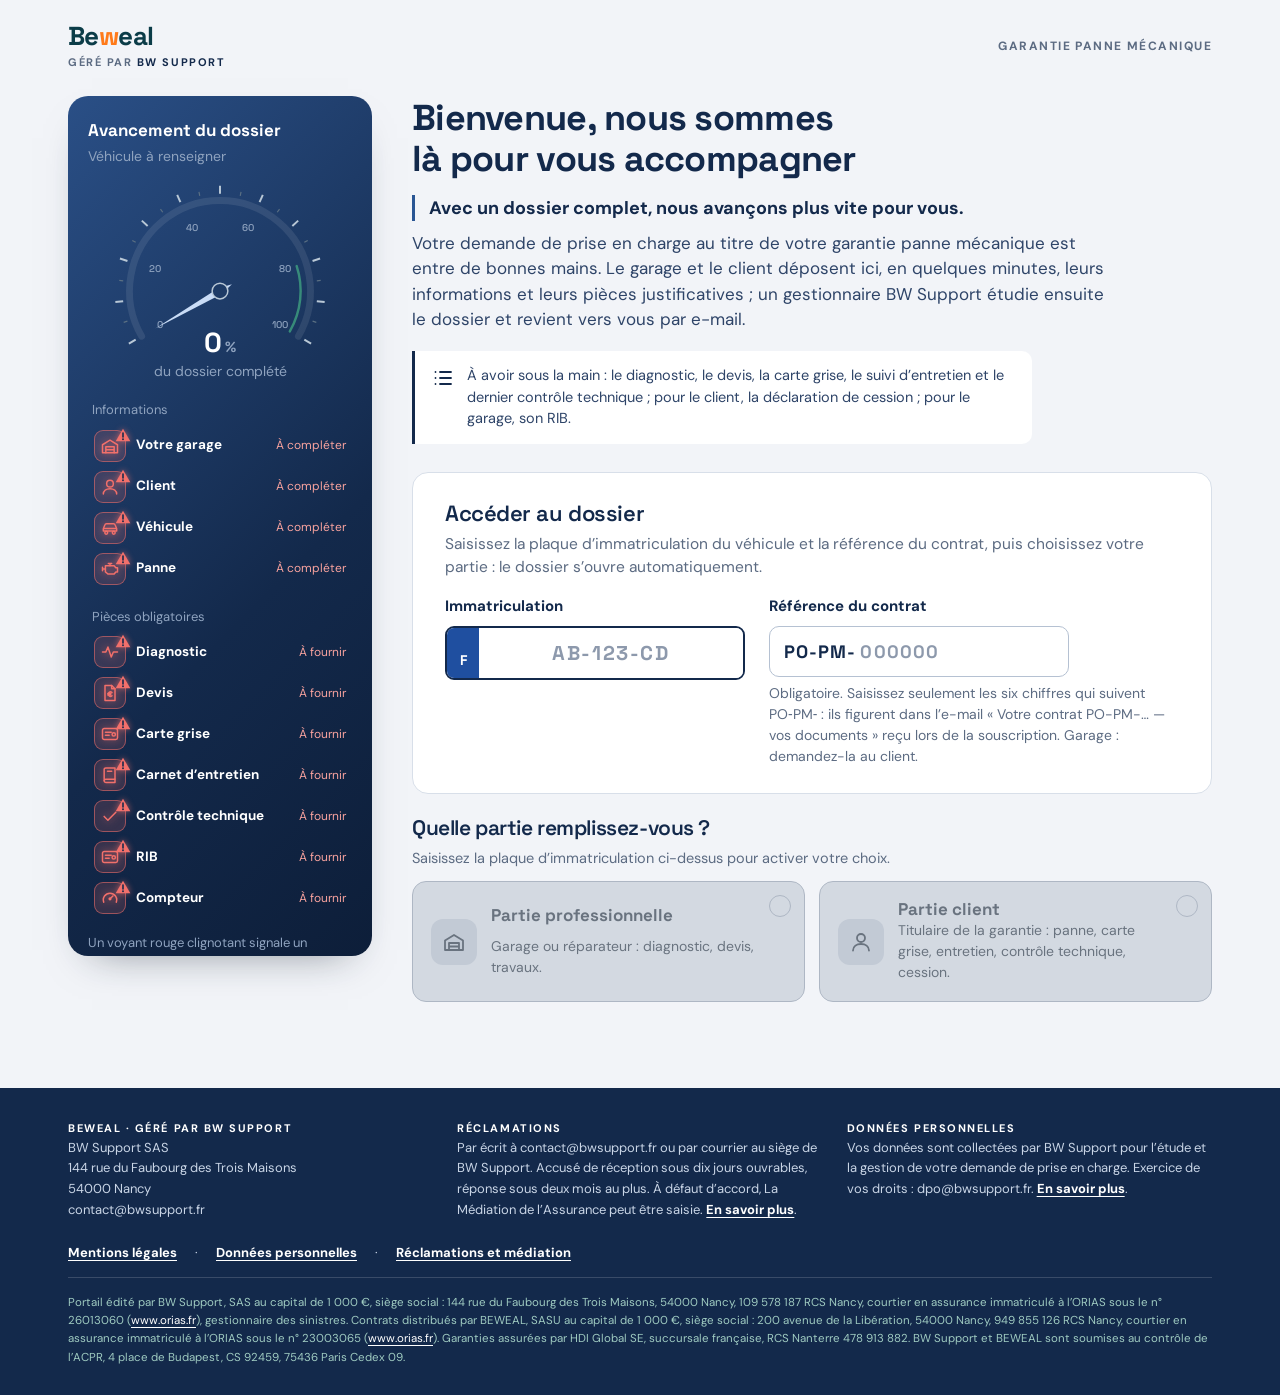
==== commit 379c4968: "Portail v3 : retour au bleu marine, logo Beweal aux couleurs de la charte" ====
--- a/index.html
+++ b/index.html
@@ -29,7 +29,7 @@
   <symbol id="i-camera" viewBox="0 0 24 24"><path d="M4 8h3l1.5-2h7L17 8h3v11H4z"/><circle cx="12" cy="13" r="3.5"/></symbol>
   <symbol id="i-gauge" viewBox="0 0 24 24"><path d="M4.5 17a8 8 0 1 1 15 0"/><path d="M12 13l3.5-3.5"/><circle cx="12" cy="13" r="1"/></symbol>
   <symbol id="i-upload" viewBox="0 0 24 24"><path d="M12 15V4M7.5 8.5 12 4l4.5 4.5"/><path d="M4 15v4.5h16V15"/></symbol>
-  <symbol id="i-alerte" viewBox="0 0 24 24"><path d="M12 2.5 23 21.5H1z" fill="currentColor" stroke="none"/><path d="M12 9v6" stroke="#0B3C48" stroke-width="2.4" stroke-linecap="round" fill="none"/><circle cx="12" cy="18.3" r="1.4" fill="#0B3C48" stroke="none"/></symbol>
+  <symbol id="i-alerte" viewBox="0 0 24 24"><path d="M12 2.5 23 21.5H1z" fill="currentColor" stroke="none"/><path d="M12 9v6" stroke="#13294B" stroke-width="2.4" stroke-linecap="round" fill="none"/><circle cx="12" cy="18.3" r="1.4" fill="#13294B" stroke="none"/></symbol>
   <symbol id="i-check" viewBox="0 0 24 24"><path d="M5 12.5l4.5 4.5L19 7.5"/></symbol>
   <symbol id="i-x" viewBox="0 0 24 24"><path d="M6.5 6.5l11 11M17.5 6.5l-11 11"/></symbol>
   <symbol id="i-list" viewBox="0 0 24 24"><path d="M9 6h11M9 12h11M9 18h11"/><path d="M4.5 6h.01M4.5 12h.01M4.5 18h.01"/></symbol>
@@ -39,7 +39,7 @@
 
 
 <header class="topbar">
-  <div class="brand-bloc"><span class="brand">BeWeal</span><span class="brand-gere">Géré par <b>BW Support</b></span></div>
+  <div class="brand-bloc"><span class="brand">Be<span class="brand-w">w</span>eal</span><span class="brand-gere">Géré par <b>BW Support</b></span></div>
   <span class="topbar-note">Garantie panne mécanique</span>
 </header>
 
@@ -52,7 +52,7 @@
     </div>
     <div class="gauge-block">
       <svg class="gauge" viewBox="0 0 240 192" aria-hidden="true">
-        <defs><linearGradient id="gGrad" gradientUnits="userSpaceOnUse" x1="28" y1="0" x2="212" y2="0"><stop offset="0" stop-color="#1C7C8C"/><stop offset="1" stop-color="#5FD3B9"/></linearGradient></defs>
+        <defs><linearGradient id="gGrad" gradientUnits="userSpaceOnUse" x1="28" y1="0" x2="212" y2="0"><stop offset="0" stop-color="#3F6DAE"/><stop offset="1" stop-color="#B9D3F4"/></linearGradient></defs>
         <g id="gTicks"></g>
         <path class="g-track" id="gTrack"/>
         <path class="g-zone" id="gZone"/>
--- a/styles.css
+++ b/styles.css
@@ -454,3 +454,33 @@
 @media (max-width:640px){.step-legend{padding-bottom:18px}.step-legend::before,.step-legend::after{left:46px;bottom:7px}.step-legend::before{right:16px}.step-legend::after{width:calc((100% - 62px) * var(--avance, 0))}}
 @media (prefers-reduced-motion:reduce){.step-legend::after{transition:none}}
 .pill:not(.ok):not(.pill-opt){background:var(--orange);color:var(--on-orange)}
+:root{
+  --paper:#F2F4F8; --surface:#FFFFFF; --surface-2:#F5F7FA; --field:#FFFFFF;
+  --ink:#13294B; --ink-2:#2E4468; --muted:#5C6B82; --heading:#13294B; --placeholder:#8D99AC;
+  --line:#D8DFE9; --line-strong:#B5C1D2;
+  --verrou-bg:#D3D9E1; --verrou-line:#AEB7C4; --verrou-ink:#69737F; --verrou-icon:#C2CAD5;
+  --solid:#13294B; --solid-hover:#1E3B66; --on-solid:#FFFFFF;
+  --on-orange:#13294B;
+  --cluster:#13294B; --cluster-2:#1E3B66; --cluster-ink:#DDE6F2; --cluster-muted:#8FA3BF;
+  --marine:#13294B;
+  --amber:#9CC0EE; --amber-ink:#2A5694;
+  --grad-marine:linear-gradient(135deg,#2A4F86 0%,#13294B 60%,#0D1E39 100%);
+  --grad-clair:linear-gradient(90deg,#3F6DAE 0%,#9CC0EE 100%);
+  --green:#2E9E6A; --green-soft:#E2F3E9; --green-ink:#1D6B46;
+  --warn-soft:#E3EAF5; --warn-ink:#13294B;
+  --error:#B5381F; --error-soft:#FBEBE7; --error-field:#FFFCFB;
+  --focus:#2A5694; --focus-ring:rgba(42,86,148,.22);
+  --drop:#F7F9FB; --drop-hover:#EEF4FB;
+  --note-bg:#E3EAF5; --note-line:#B5C1D2; --note-ink:#13294B;
+  --cl-dim:#4A5F72; --cl-focus:#8CB8E8; --cl-tick:#5B7083; --cl-tick-major:#B9C8D6; --cl-full:#4CC38A;
+  --ac-bg:#FFF1C2; --ac-ink:#5C4300; --ac-line:#C99A00;
+}
+.btn{background:var(--grad-marine);color:#FFFFFF}
+.btn:hover:not(:disabled){background:var(--grad-marine);filter:brightness(1.12)}
+.foot{color:#C9D5E6}
+.g-zone{stroke:rgba(76,195,138,.6)}
+.g-needle polygon{fill:#C9DCF6}
+.step-legend{background:linear-gradient(90deg,#13294B 0%,#2A4F86 75%,#3F6DAE 100%);box-shadow:0 6px 18px rgba(19,41,75,.2)}
+dialog.legal::backdrop{background:rgba(9,20,40,.55)}
+.brand{color:#0B3C48;font-family:"Space Grotesk",Arial,Helvetica,sans-serif;font-weight:700;letter-spacing:-.02em}
+.brand-w{color:#FF7A1A}
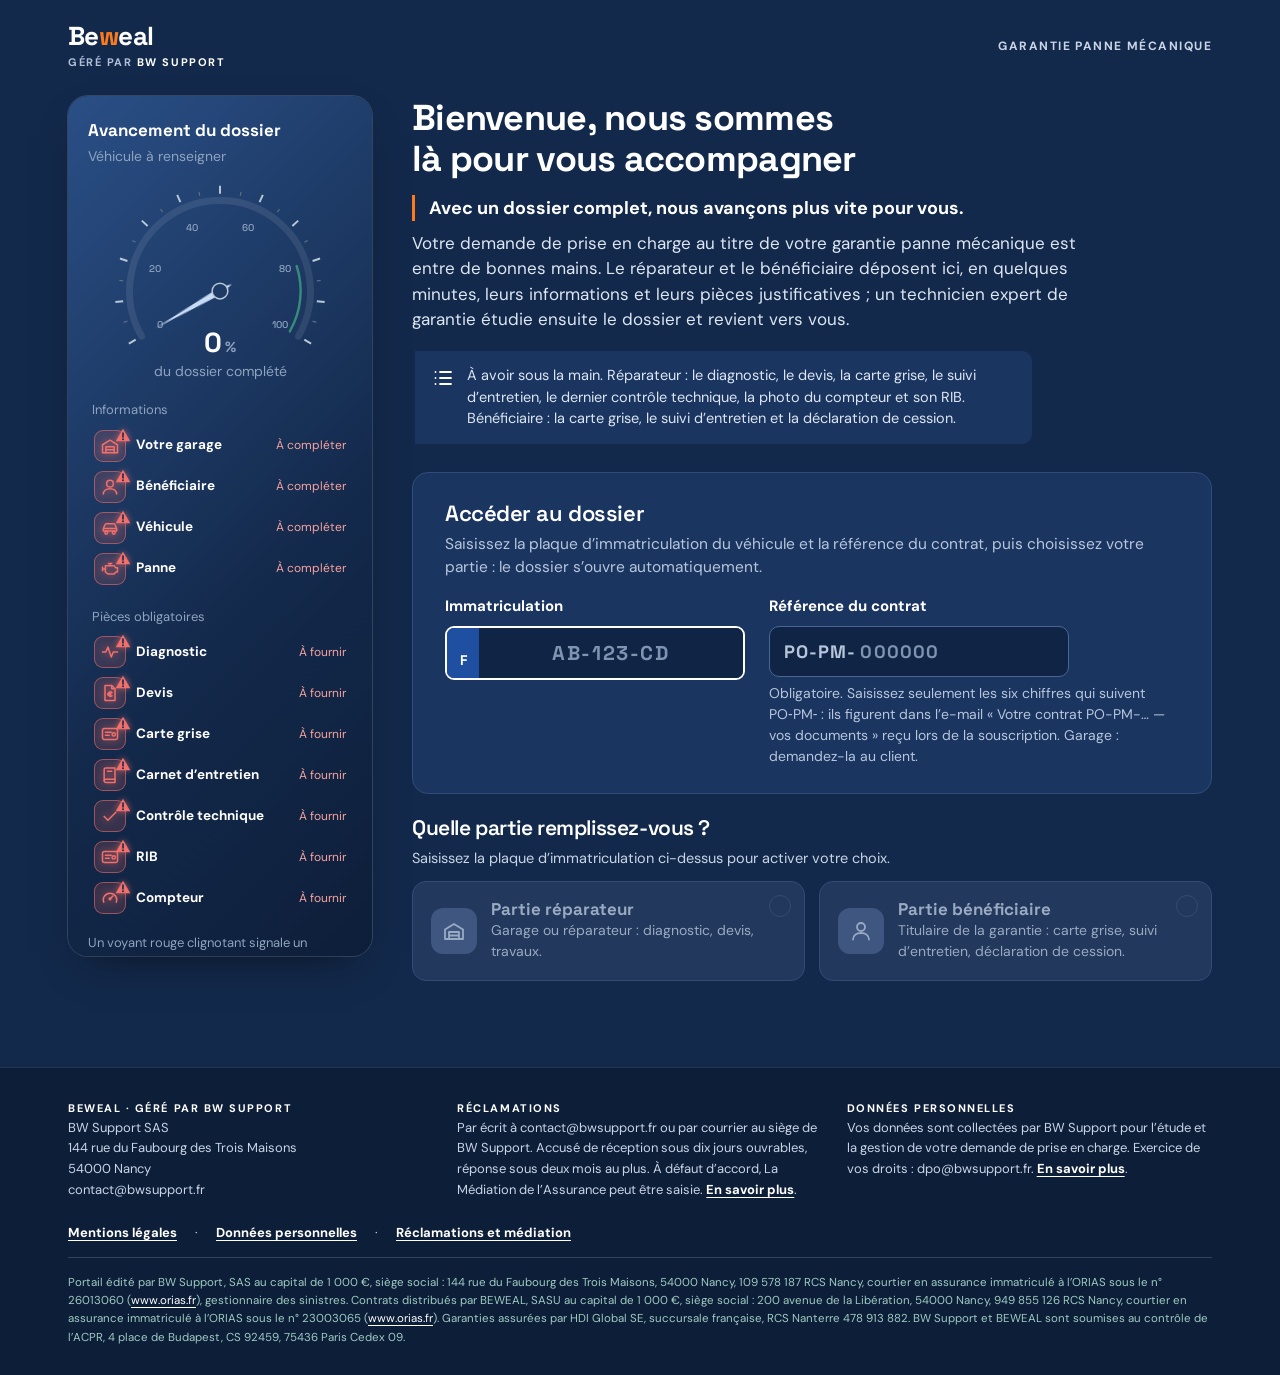
==== commit 9f6cc6f9: "Portail : parties réparateur et bénéficiaire, pièces du bénéficiaire, envoi réparateur complet" ====
--- a/index.html
+++ b/index.html
@@ -88,10 +88,10 @@
     <section class="intro" id="intro">
       <h1>Bienvenue, nous sommes là pour vous accompagner</h1>
       <p class="accroche">Avec un dossier complet, nous avançons plus vite pour vous.</p>
-      <p>Votre demande de prise en charge au titre de votre garantie panne mécanique est entre de bonnes mains. Le garage et le client déposent ici, en quelques minutes, leurs informations et leurs pièces justificatives ; un gestionnaire BW Support étudie ensuite le dossier et revient vers vous par e-mail.</p>
+      <p>Votre demande de prise en charge au titre de votre garantie panne mécanique est entre de bonnes mains. Le réparateur et le bénéficiaire déposent ici, en quelques minutes, leurs informations et leurs pièces justificatives ; un technicien expert de garantie étudie ensuite le dossier et revient vers vous.</p>
       <div class="keep">
         <svg class="ic"><use href="#i-list"/></svg>
-        <span>À avoir sous la main : le diagnostic, le devis, la carte grise, le suivi d’entretien et le dernier contrôle technique ; pour le client, la déclaration de cession ; pour le garage, son RIB.</span>
+        <span>À avoir sous la main. Réparateur : le diagnostic, le devis, la carte grise, le suivi d’entretien, le dernier contrôle technique, la photo du compteur et son RIB. Bénéficiaire : la carte grise, le suivi d’entretien et la déclaration de cession.</span>
       </div>
     </section>
 
@@ -147,7 +147,7 @@
             <input type="radio" name="qui" value="garage" disabled>
             <span class="who-body">
               <span class="who-icon"><svg class="ic"><use href="#i-garage"/></svg></span>
-              <span class="who-name">Partie professionnelle</span>
+              <span class="who-name">Partie réparateur</span>
               <span class="who-desc">Garage ou réparateur : diagnostic, devis, travaux.</span>
               <span class="who-check"><svg class="ic"><use href="#i-check"/></svg></span>
             </span>
@@ -156,8 +156,8 @@
             <input type="radio" name="qui" value="client" disabled>
             <span class="who-body">
               <span class="who-icon"><svg class="ic"><use href="#i-user"/></svg></span>
-              <span class="who-name">Partie client</span>
-              <span class="who-desc">Titulaire de la garantie : panne, carte grise, entretien, contrôle technique, cession.</span>
+              <span class="who-name">Partie bénéficiaire</span>
+              <span class="who-desc">Titulaire de la garantie : carte grise, suivi d’entretien, déclaration de cession.</span>
               <span class="who-check"><svg class="ic"><use href="#i-check"/></svg></span>
             </span>
           </label>
@@ -253,8 +253,8 @@
         </fieldset>
 
         <!-- Client -->
-        <fieldset class="step" id="step-client">
-          <legend class="step-legend"><span class="step-num">2</span><span data-garage="Le client" data-client="Vos coordonnées">Le client</span></legend>
+        <fieldset class="step" id="step-client" data-seulement="garage">
+          <legend class="step-legend"><span class="step-num">2</span><span data-garage="Le bénéficiaire" data-client="Vos coordonnées">Le bénéficiaire</span></legend>
           <p class="step-intro" data-garage="Le titulaire de la garantie, propriétaire du véhicule." data-client="Pour vous joindre au sujet de votre dossier.">Le titulaire de la garantie, propriétaire du véhicule.</p>
           <div class="grid">
             <div class="field" data-field="nom">
@@ -304,7 +304,7 @@
         </fieldset>
 
         <!-- Panne -->
-        <fieldset class="step" id="step-panne">
+        <fieldset class="step" id="step-panne" data-seulement="garage">
           <legend class="step-legend"><span class="step-num">4</span>La panne</legend>
           <p class="step-intro">Quand, comment et dans quelles conditions elle est apparue.</p>
           <div class="grid">
@@ -409,7 +409,7 @@
           <p class="step-intro">Une photo nette et lisible prise au téléphone suffit. Formats acceptés : PDF, JPG, PNG ou HEIC. Les photos sont allégées automatiquement ; un PDF ne doit pas dépasser 10 Mo.</p>
           <div class="docs-block">
             <h3 class="docs-title">Documents obligatoires</h3>
-            <p class="docs-sub">Envoyez ceux que vous avez. Les autres peuvent être ajoutés plus tard par le garage ou par le client, avec ce même lien, l’immatriculation et la référence du contrat.</p>
+            <p class="docs-sub"><span data-garage="Toutes ces pièces sont nécessaires pour envoyer : celles déjà reçues au dossier comptent." data-client="Envoyez ceux que vous avez. Les autres pourront être ajoutés plus tard avec ce même lien, l’immatriculation et la référence du contrat.">Toutes ces pièces sont nécessaires pour envoyer : celles déjà reçues au dossier comptent.</span></p>
             <div id="docsRequired"></div>
           </div>
           <div class="docs-block">
--- a/styles.css
+++ b/styles.css
@@ -484,3 +484,38 @@
 dialog.legal::backdrop{background:rgba(9,20,40,.55)}
 .brand{color:#0B3C48;font-family:"Space Grotesk",Arial,Helvetica,sans-serif;font-weight:700;letter-spacing:-.02em}
 .brand-w{color:#FF7A1A}
+body{background:#13294B}
+.topbar .brand{color:#FFFFFF}
+.topbar .brand-gere{color:#AFC0D8}
+.topbar .brand-gere b{color:#FFFFFF}
+.topbar-note{color:#C9D5E6}
+.intro h1{color:#FFFFFF}
+.intro p{color:#DDE6F2}
+.intro .accroche{color:#FFFFFF;border-left-color:#FF7A1A}
+.who h2{color:#FFFFFF}
+.who-note{color:#C9D5E6}
+#aide-brouillon{color:#C9D5E6}
+.cluster{box-shadow:0 0 0 1px rgba(255,255,255,.14),0 18px 40px -20px rgba(0,0,0,.6)}
+.foot{background:#0D1E39;border-top:1px solid rgba(255,255,255,.1)}
+.demo-strip{background:#0D1E39;color:#DDE6F2;border-bottom-color:rgba(255,255,255,.12)}
+:root{
+  --paper:#13294B; --surface:#1B3561; --surface-2:#213E6D; --field:#102445;
+  --ink:#FFFFFF; --ink-2:#DDE6F2; --muted:#B7C6DB; --heading:#FFFFFF; --placeholder:#8094B2;
+  --line:#2F4C7A; --line-strong:#4A6794;
+  --verrou-bg:#22385C; --verrou-line:#344C74; --verrou-ink:#9AAAC2; --verrou-icon:#3E5680;
+  --solid:#2A4F86; --solid-hover:#355E9C; --on-solid:#FFFFFF;
+  --warn-soft:#243F6E; --warn-ink:#FFFFFF;
+  --green:#4CC38A; --green-soft:#1C4A45; --green-ink:#8FE6BE;
+  --error:#FF9C8F; --error-soft:#3A2638; --error-field:#22213F;
+  --focus:#8CB8E8; --focus-ring:rgba(140,184,232,.35);
+  --drop:#172F57; --drop-hover:#1E3A69;
+  --note-bg:#213E6D; --note-line:#3A5A8C; --note-ink:#FFFFFF;
+  --ac-bg:#3B3517; --ac-ink:#FFE08A; --ac-line:#C99A00;
+  color-scheme:dark;
+}
+.step{border-color:#2F4C7A}
+input::placeholder,textarea::placeholder{color:#8094B2}
+.doc-title{color:#FFFFFF}
+.ref-prefixe{color:#B7C6DB}
+.ref-champ .ref-input{color:#FFFFFF}
+.step-legend{box-shadow:0 0 0 1px rgba(255,255,255,.12),0 6px 18px rgba(0,0,0,.25)}
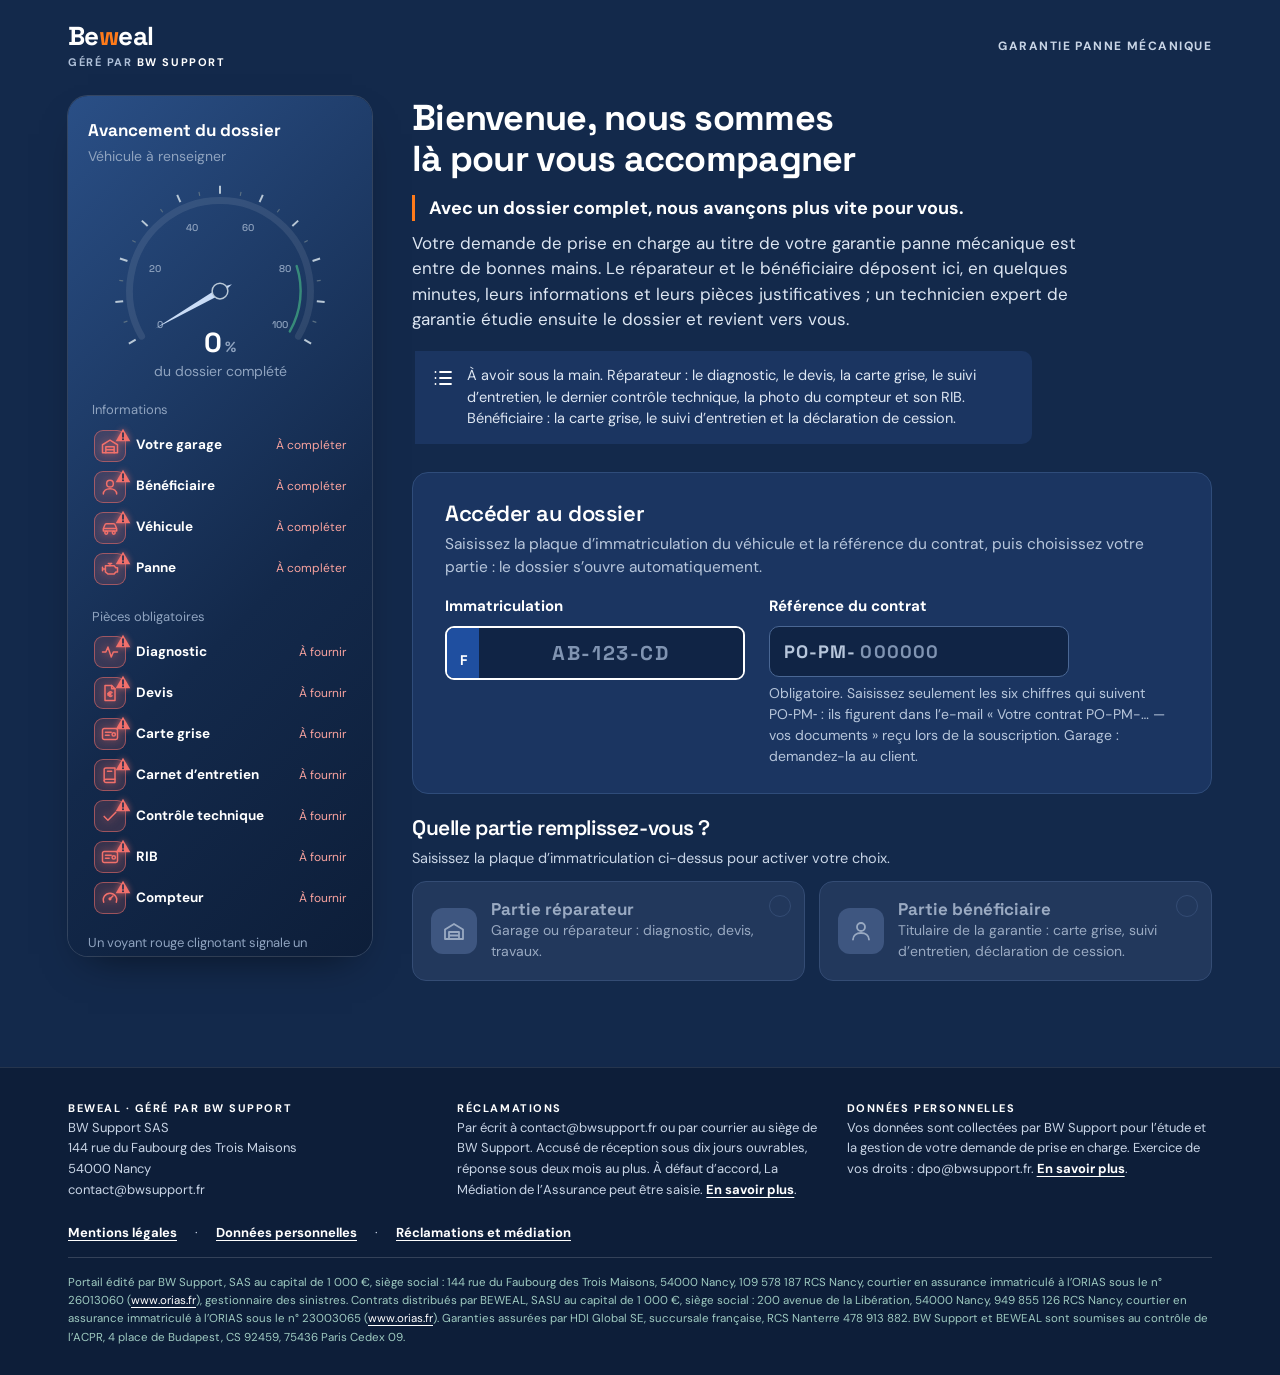
==== commit 03670d7f: "Portail : bénéficiaire sans rubrique garage, envoi bloqué tant qu’une pièce obligatoire manque" ====
--- a/index.html
+++ b/index.html
@@ -177,7 +177,7 @@
       </div>
 
         <!-- Garage -->
-        <fieldset class="step" id="step-garage">
+        <fieldset class="step" id="step-garage" data-seulement="garage">
           <legend class="step-legend"><span class="step-num">1</span><span data-garage="Votre garage" data-client="Le garage">Votre garage</span></legend>
           <p class="step-intro" data-garage="Pour vous joindre au sujet de ce dossier." data-client="Le garage où se trouve actuellement le véhicule.">Pour vous joindre au sujet de ce dossier.</p>
           <div class="grid">
@@ -409,7 +409,7 @@
           <p class="step-intro">Une photo nette et lisible prise au téléphone suffit. Formats acceptés : PDF, JPG, PNG ou HEIC. Les photos sont allégées automatiquement ; un PDF ne doit pas dépasser 10 Mo.</p>
           <div class="docs-block">
             <h3 class="docs-title">Documents obligatoires</h3>
-            <p class="docs-sub"><span data-garage="Toutes ces pièces sont nécessaires pour envoyer : celles déjà reçues au dossier comptent." data-client="Envoyez ceux que vous avez. Les autres pourront être ajoutés plus tard avec ce même lien, l’immatriculation et la référence du contrat.">Toutes ces pièces sont nécessaires pour envoyer : celles déjà reçues au dossier comptent.</span></p>
+            <p class="docs-sub"><span data-garage="Toutes ces pièces sont nécessaires pour envoyer : celles déjà reçues au dossier comptent." data-client="Toutes ces pièces sont nécessaires pour envoyer : celles déjà reçues au dossier comptent.">Toutes ces pièces sont nécessaires pour envoyer : celles déjà reçues au dossier comptent.</span></p>
             <div id="docsRequired"></div>
           </div>
           <div class="docs-block">
